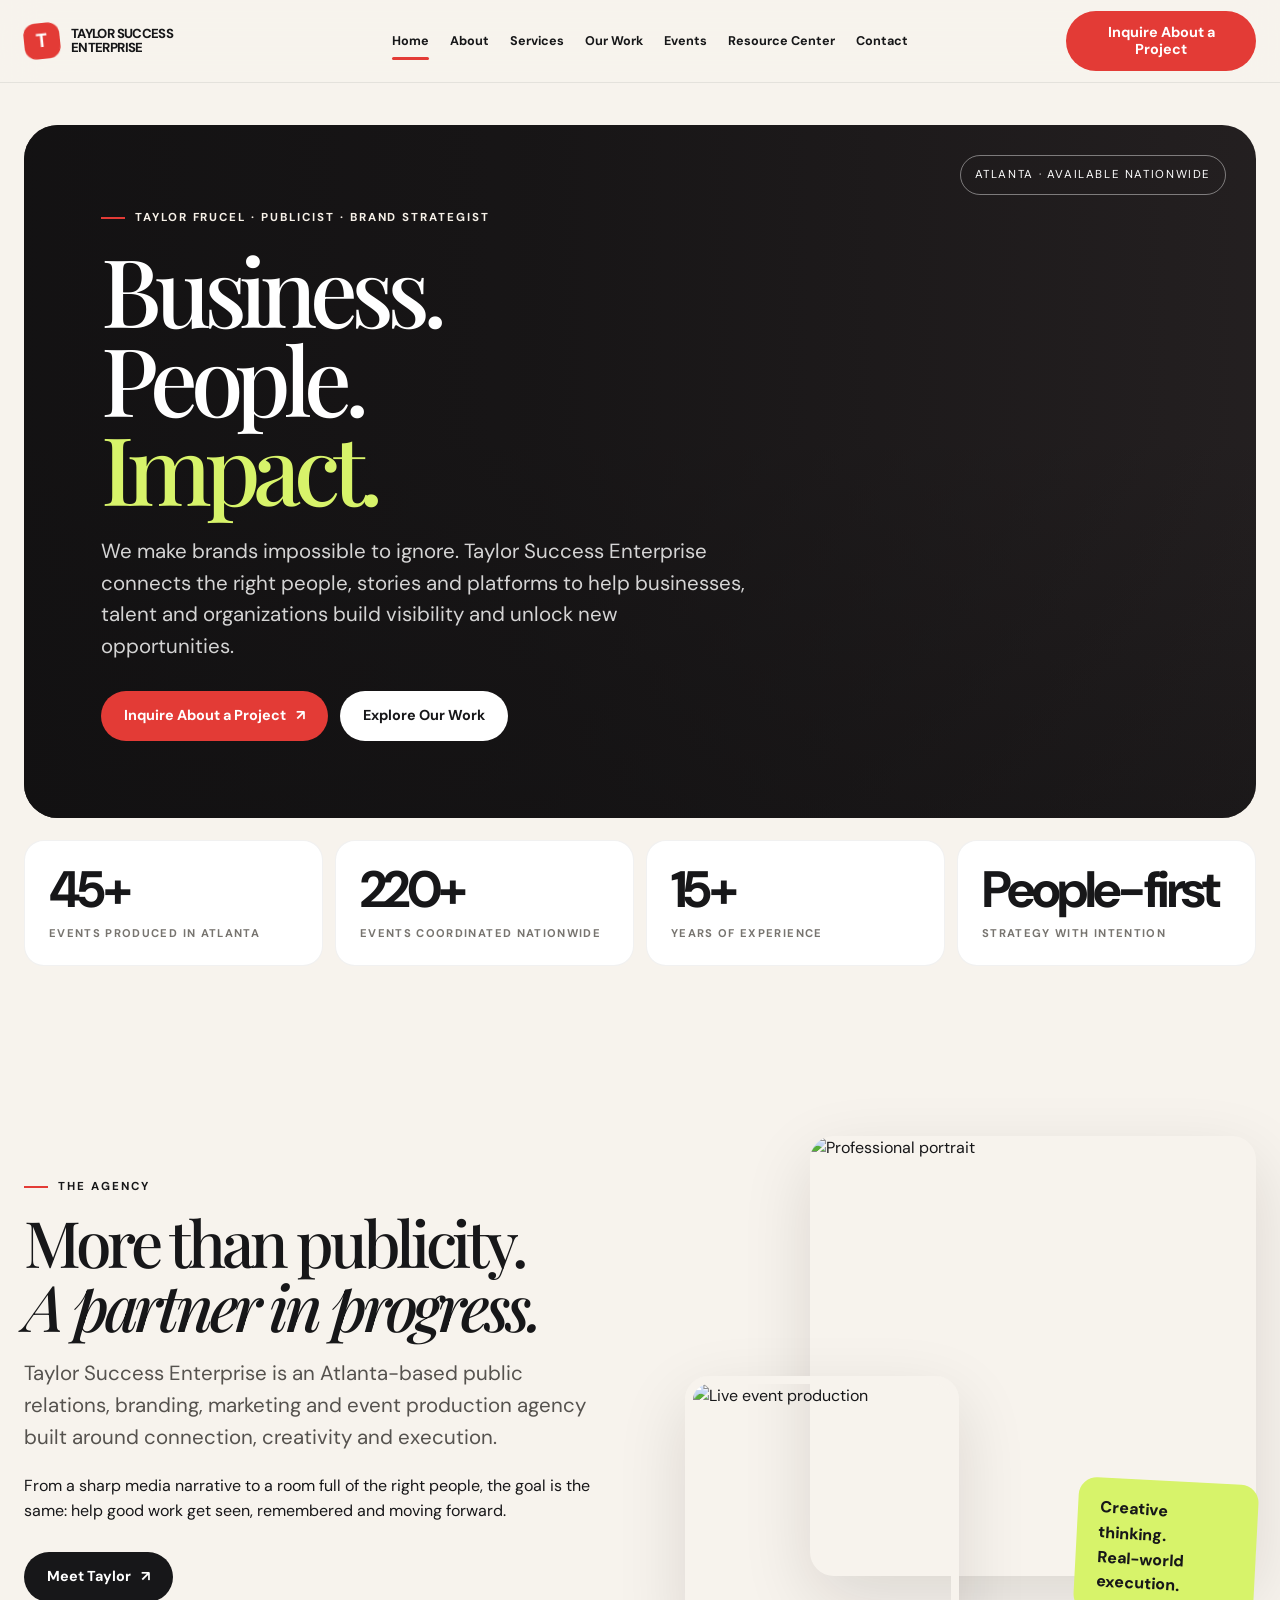
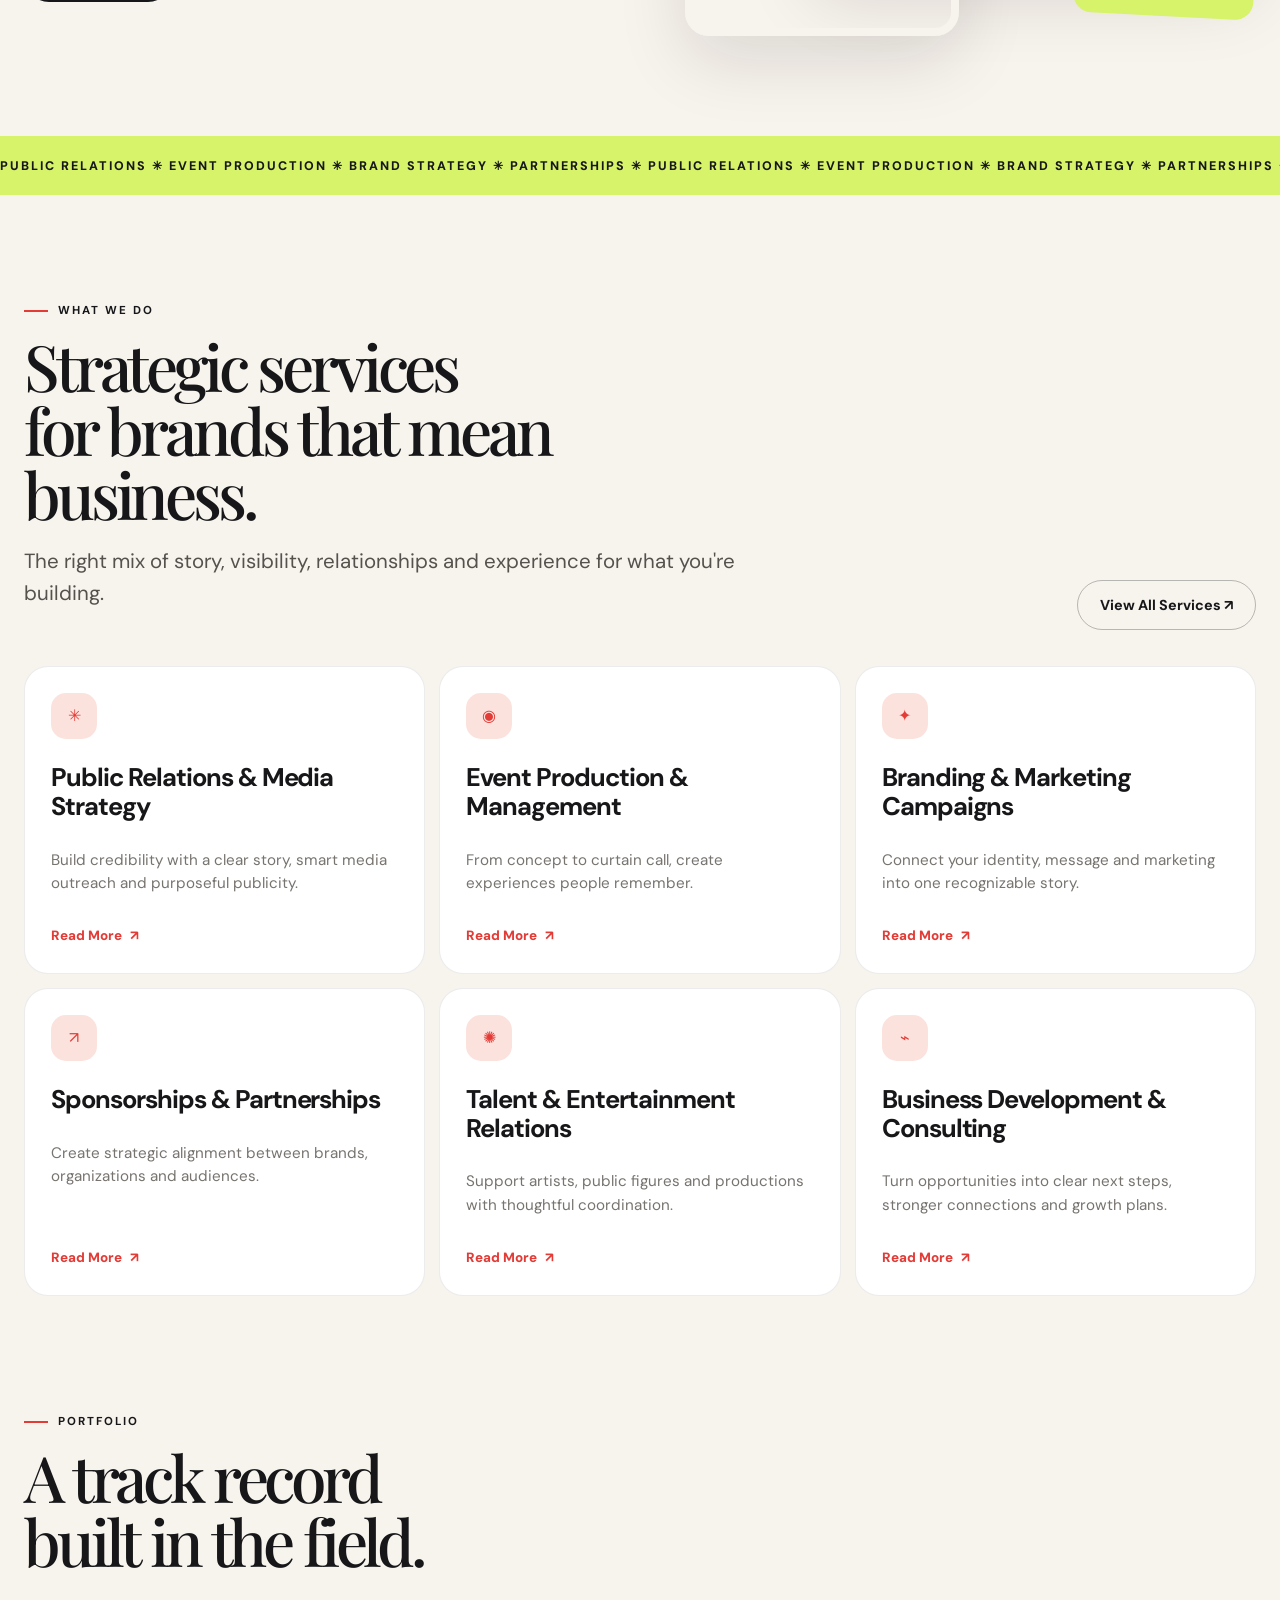
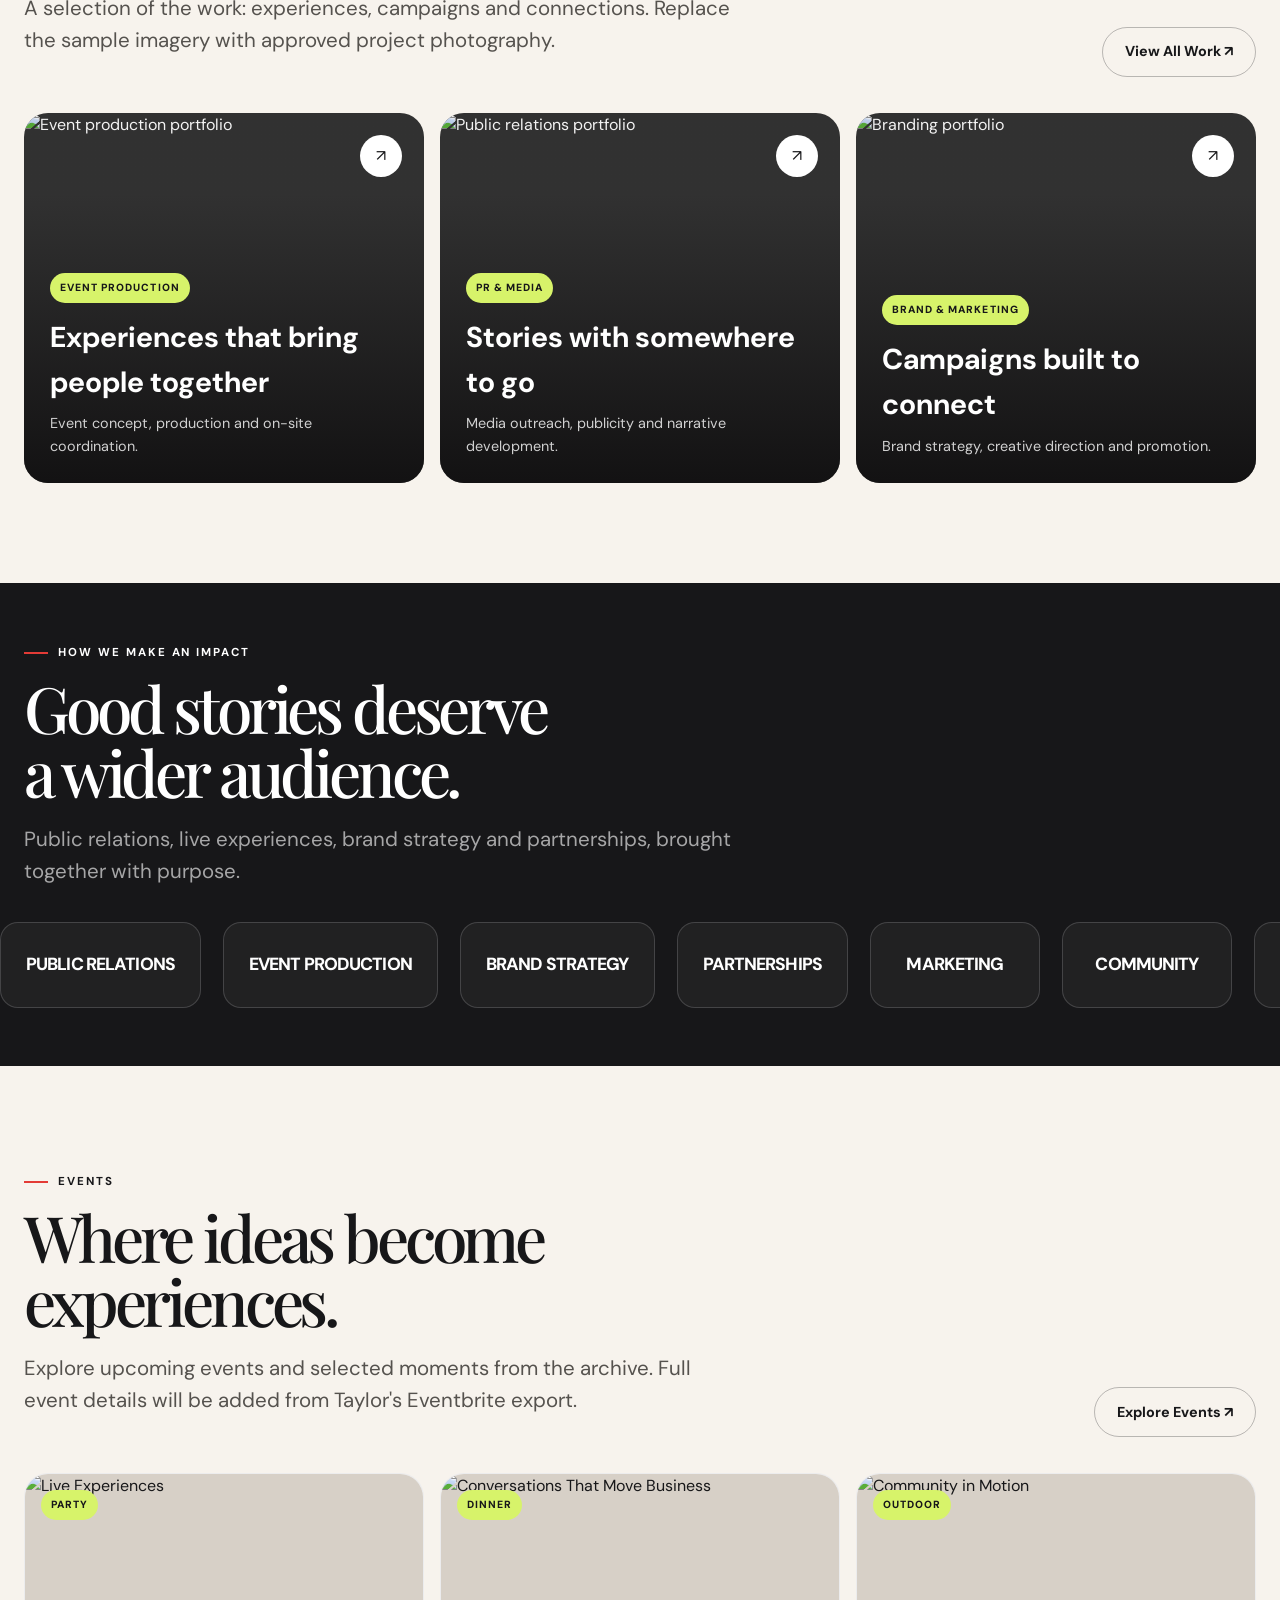
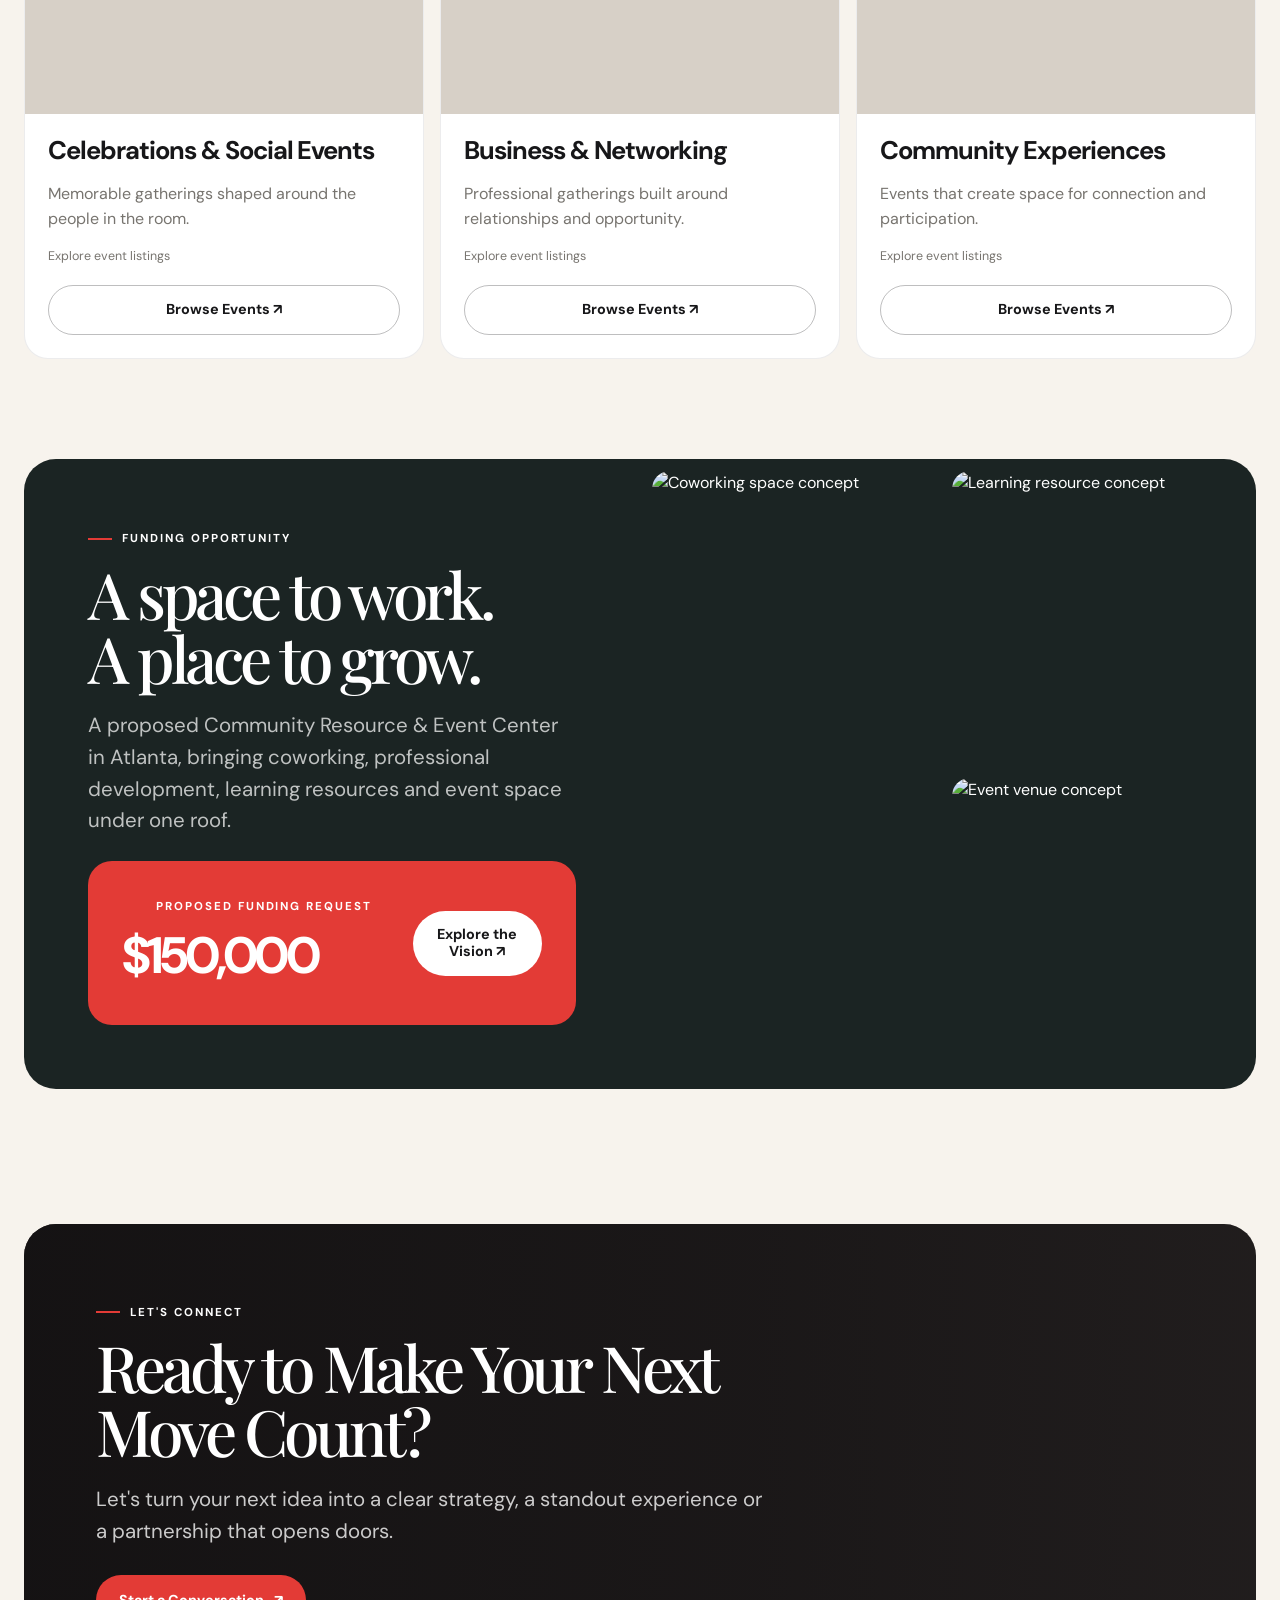
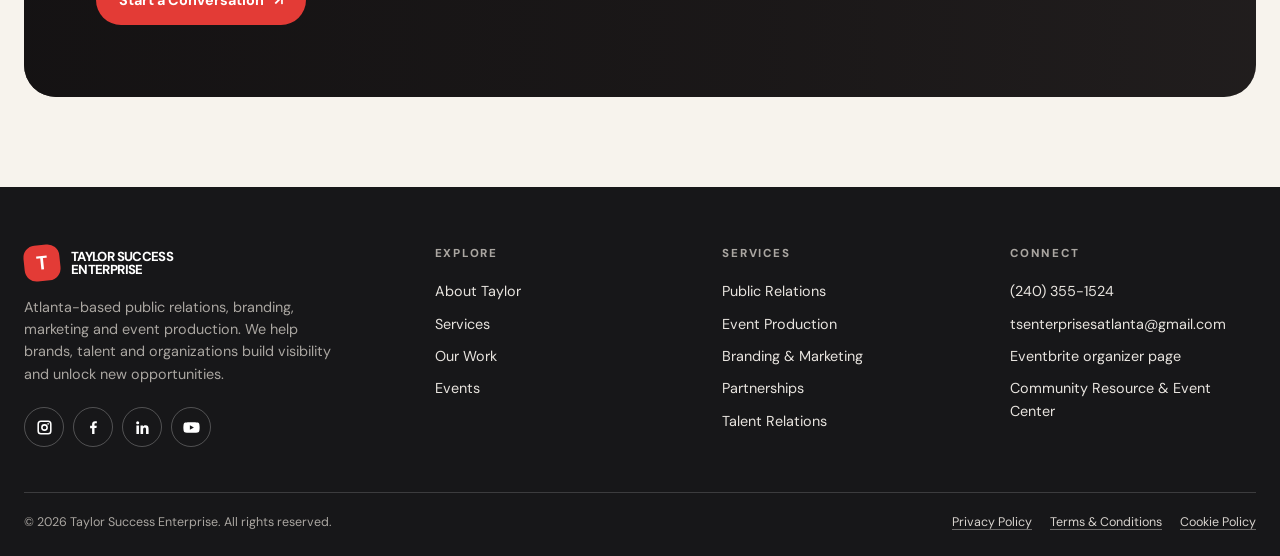
==== index.html @ e332e759 "Add files via upload" ====
<!DOCTYPE html>

<html lang="en"><head><meta charset="utf-8"/><meta content="width=device-width,initial-scale=1" name="viewport"/><meta content="Taylor Success Enterprise is an Atlanta-based PR, marketing, branding and event production agency." name="description"/><meta content="#f7f3ed" name="theme-color"/><title>Home | Taylor Success Enterprise</title><link href="assets/styles.css" rel="stylesheet"/></head>
<body><header class="site-header"><div class="container nav-wrap">
<a aria-label="Taylor Success Enterprise home" class="brand" href="index.html"><span class="brand-mark">T</span><span class="brand-name">TAYLOR SUCCESS<br/>ENTERPRISE</span></a>
<nav aria-label="Main navigation" class="main-nav">
<a data-nav="" href="index.html">Home</a><a data-nav="" href="about.html">About</a><a data-nav="" href="services.html">Services</a><a data-nav="" href="work.html">Our Work</a><a data-nav="" href="events.html">Events</a><a data-nav="" href="resource-center.html">Resource Center</a><a data-nav="" href="contact.html">Contact</a>
</nav><a class="btn btn-primary nav-cta" href="contact.html">Inquire About a Project</a>
<button aria-expanded="false" aria-label="Open navigation" class="menu-toggle" type="button"><span aria-hidden="true">☰</span></button></div>
<nav aria-label="Mobile navigation" class="mobile-nav"><a data-nav="" href="index.html">Home</a><a data-nav="" href="about.html">About</a><a data-nav="" href="services.html">Services</a><a data-nav="" href="work.html">Our Work</a><a data-nav="" href="events.html">Events</a><a data-nav="" href="resource-center.html">Resource Center</a><a data-nav="" href="contact.html">Contact</a><a class="btn btn-primary" href="contact.html">Inquire About a Project</a></nav></header><main>
<section class="hero"><div class="container"><div class="hero-panel" style="--hero-image:url('https://images.unsplash.com/photo-1511578314322-379afb476865?auto=format&amp;fit=crop&amp;w=2000&amp;q=90')"><span class="hero-tag">Atlanta · Available Nationwide</span><div class="hero-content"><span class="eyebrow">Taylor Frucel · Publicist · Brand Strategist</span><h1 class="display serif">Business.<br/>People.<br/><em>Impact.</em></h1><p class="lead">We make brands impossible to ignore. Taylor Success Enterprise connects the right people, stories and platforms to help businesses, talent and organizations build visibility and unlock new opportunities.</p><div class="btn-row"><a class="btn btn-primary" href="contact.html">Inquire About a Project <span>↗</span></a><a class="btn btn-light" href="work.html">Explore Our Work</a></div></div></div>
<div class="stats"><div class="stat"><strong data-count="45">45+</strong><span>Events produced in Atlanta</span></div><div class="stat"><strong data-count="220">220+</strong><span>Events coordinated nationwide</span></div><div class="stat"><strong>15+</strong><span>Years of experience</span></div><div class="stat"><strong>People-first</strong><span>Strategy with intention</span></div></div></div></section>
<section class="section"><div class="container split reveal"><div><span class="eyebrow">The agency</span><h2 class="h2 serif">More than publicity.<br/><em>A partner in progress.</em></h2><p class="lead">Taylor Success Enterprise is an Atlanta-based public relations, branding, marketing and event production agency built around connection, creativity and execution.</p><p>From a sharp media narrative to a room full of the right people, the goal is the same: help good work get seen, remembered and moving forward.</p><div class="btn-row"><a class="btn btn-dark" href="about.html">Meet Taylor <span>↗</span></a></div></div><div class="photo-stack"><img alt="Professional portrait" class="photo-main" data-cms-image="index_portrait_for_taylor_frucel" src="https://images.unsplash.com/photo-1534528741775-53994a69daeb?auto=format&amp;fit=crop&amp;w=1000&amp;q=88"/><img alt="Live event production" class="photo-overlap" data-cms-image="index_live_event_production" src="https://images.unsplash.com/photo-1492684223066-81342ee5ff30?auto=format&amp;fit=crop&amp;w=1000&amp;q=85"/><div class="photo-note">Creative thinking.<br/>Real-world execution.</div></div></div></section>
<div class="marquee-text"><span>PUBLIC RELATIONS ✳ EVENT PRODUCTION ✳ BRAND STRATEGY ✳ PARTNERSHIPS ✳ PUBLIC RELATIONS ✳ EVENT PRODUCTION ✳ BRAND STRATEGY ✳ PARTNERSHIPS ✳ </span></div>
<section class="section"><div class="container"><div class="section-head reveal"><div><span class="eyebrow">What we do</span><h2 class="h2 serif">Strategic services<br/>for brands that mean business.</h2><p class="lead">The right mix of story, visibility, relationships and experience for what you're building.</p></div><a class="btn btn-outline" href="services.html">View All Services ↗</a></div><div class="service-grid">
<article class="service-card reveal"><div class="service-icon">✳</div><h3 class="h3">Public Relations &amp; Media Strategy</h3><p>Build credibility with a clear story, smart media outreach and purposeful publicity.</p><a class="read-more" href="services.html?service=pr-media">Read More <span>↗</span></a></article><article class="service-card reveal"><div class="service-icon">◉</div><h3 class="h3">Event Production &amp; Management</h3><p>From concept to curtain call, create experiences people remember.</p><a class="read-more" href="services.html?service=events">Read More <span>↗</span></a></article><article class="service-card reveal"><div class="service-icon">✦</div><h3 class="h3">Branding &amp; Marketing Campaigns</h3><p>Connect your identity, message and marketing into one recognizable story.</p><a class="read-more" href="services.html?service=branding">Read More <span>↗</span></a></article><article class="service-card reveal"><div class="service-icon">↗</div><h3 class="h3">Sponsorships &amp; Partnerships</h3><p>Create strategic alignment between brands, organizations and audiences.</p><a class="read-more" href="services.html?service=partnerships">Read More <span>↗</span></a></article><article class="service-card reveal"><div class="service-icon">✺</div><h3 class="h3">Talent &amp; Entertainment Relations</h3><p>Support artists, public figures and productions with thoughtful coordination.</p><a class="read-more" href="services.html?service=talent">Read More <span>↗</span></a></article><article class="service-card reveal"><div class="service-icon">⌁</div><h3 class="h3">Business Development &amp; Consulting</h3><p>Turn opportunities into clear next steps, stronger connections and growth plans.</p><a class="read-more" href="services.html?service=business">Read More <span>↗</span></a></article></div></div></section>
<section class="section" style="padding-top:10px"><div class="container"><div class="section-head reveal"><div><span class="eyebrow">Portfolio</span><h2 class="h2 serif">A track record<br/>built in the field.</h2><p class="lead">A selection of the work: experiences, campaigns and connections. Replace the sample imagery with approved project photography.</p></div><a class="btn btn-outline" href="work.html">View All Work ↗</a></div><div class="work-grid">
<a class="work-card reveal" href="work.html?category=event-production#projects"><img alt="Event production portfolio" data-cms-image="index_live_event_production" loading="lazy" src="https://images.unsplash.com/photo-1492684223066-81342ee5ff30?auto=format&amp;fit=crop&amp;w=1000&amp;q=85"/><span class="arrow-circle">↗</span><div class="work-card-content"><span class="tag">Event Production</span><h3>Experiences that bring people together</h3><p>Event concept, production and on-site coordination.</p></div></a>
<a class="work-card reveal" href="work.html?category=pr-media#projects"><img alt="Public relations portfolio" data-cms-image="index_public_relations_portfolio" loading="lazy" src="https://images.unsplash.com/photo-1556761175-b413da4baf72?auto=format&amp;fit=crop&amp;w=1000&amp;q=85"/><span class="arrow-circle">↗</span><div class="work-card-content"><span class="tag">PR &amp; Media</span><h3>Stories with somewhere to go</h3><p>Media outreach, publicity and narrative development.</p></div></a>
<a class="work-card reveal" href="work.html?category=branding#projects"><img alt="Branding portfolio" data-cms-image="index_branding_portfolio" loading="lazy" src="https://images.unsplash.com/photo-1558655146-d09347e92766?auto=format&amp;fit=crop&amp;w=1000&amp;q=85"/><span class="arrow-circle">↗</span><div class="work-card-content"><span class="tag">Brand &amp; Marketing</span><h3>Campaigns built to connect</h3><p>Brand strategy, creative direction and promotion.</p></div></a>
</div></div></section>
<section class="brand-band"><div class="container"><span class="eyebrow">How we make an impact</span><h2 class="h2 serif">Good stories deserve<br/>a wider audience.</h2><p class="lead">Public relations, live experiences, brand strategy and partnerships, brought together with purpose.</p></div><div aria-label="Agency services" class="brand-marquee"><div class="brand-track"><div class="brand-pill"><span>PUBLIC RELATIONS</span></div><div class="brand-pill"><span>EVENT PRODUCTION</span></div><div class="brand-pill"><span>BRAND STRATEGY</span></div><div class="brand-pill"><span>PARTNERSHIPS</span></div><div class="brand-pill"><span>MARKETING</span></div><div class="brand-pill"><span>COMMUNITY</span></div><div class="brand-pill"><span>PUBLIC RELATIONS</span></div><div class="brand-pill"><span>EVENT PRODUCTION</span></div><div class="brand-pill"><span>BRAND STRATEGY</span></div><div class="brand-pill"><span>PARTNERSHIPS</span></div><div class="brand-pill"><span>MARKETING</span></div><div class="brand-pill"><span>COMMUNITY</span></div></div></div></section>
<section class="section"><div class="container"><div class="section-head reveal"><div><span class="eyebrow">Events</span><h2 class="h2 serif">Where ideas become<br/>experiences.</h2><p class="lead">Explore upcoming events and selected moments from the archive. Full event details will be added from Taylor's Eventbrite export.</p></div><a class="btn btn-outline" href="events.html">Explore Events ↗</a></div><div class="event-grid">
<article class="event-card reveal"><div class="event-image"><img alt="Live Experiences" data-cms-image="index_live_event_production" loading="lazy" src="https://images.unsplash.com/photo-1492684223066-81342ee5ff30?auto=format&amp;fit=crop&amp;w=1000&amp;q=85"/><span class="tag">Party</span></div><div class="event-content"><h3 class="h3">Celebrations &amp; Social Events</h3><p class="muted">Memorable gatherings shaped around the people in the room.</p><div class="event-meta">Explore event listings</div><a class="btn btn-outline" href="events.html">Browse Events ↗</a></div></article><article class="event-card reveal"><div class="event-image"><img alt="Conversations That Move Business" data-cms-image="index_public_relations_portfolio" loading="lazy" src="https://images.unsplash.com/photo-1556761175-b413da4baf72?auto=format&amp;fit=crop&amp;w=1000&amp;q=85"/><span class="tag">Dinner</span></div><div class="event-content"><h3 class="h3">Business &amp; Networking</h3><p class="muted">Professional gatherings built around relationships and opportunity.</p><div class="event-meta">Explore event listings</div><a class="btn btn-outline" href="events.html">Browse Events ↗</a></div></article><article class="event-card reveal"><div class="event-image"><img alt="Community in Motion" data-cms-image="index_community_in_motion" loading="lazy" src="https://images.unsplash.com/photo-1506157786151-b8491531f063?auto=format&amp;fit=crop&amp;w=1000&amp;q=85"/><span class="tag">Outdoor</span></div><div class="event-content"><h3 class="h3">Community Experiences</h3><p class="muted">Events that create space for connection and participation.</p><div class="event-meta">Explore event listings</div><a class="btn btn-outline" href="events.html">Browse Events ↗</a></div></article></div></div></section>
<section class="section" style="padding-top:0"><div class="container"><div class="resource-panel reveal"><div class="resource-copy"><span class="eyebrow">Funding opportunity</span><h2 class="h2 serif">A space to work.<br/>A place to grow.</h2><p class="lead">A proposed Community Resource &amp; Event Center in Atlanta, bringing coworking, professional development, learning resources and event space under one roof.</p><div class="funding-banner"><div><span class="eyebrow">Proposed funding request</span><strong>$150,000</strong></div><a class="btn btn-light" href="resource-center.html">Explore the Vision ↗</a></div></div><div class="resource-photos"><img alt="Coworking space concept" data-cms-image="index_coworking_space_concept" src="https://images.unsplash.com/photo-1497366811353-6870744d04b2?auto=format&amp;fit=crop&amp;w=1000&amp;q=85"/><img alt="Learning resource concept" data-cms-image="index_learning_resource_concept" src="https://images.unsplash.com/photo-1503676260728-1c00da094a0b?auto=format&amp;fit=crop&amp;w=1000&amp;q=85"/><img alt="Event venue concept" data-cms-image="index_event_venue_concept" src="https://images.unsplash.com/photo-1540575467063-178a50c2df87?auto=format&amp;fit=crop&amp;w=1000&amp;q=85"/></div></div></div></section>
<section class="cta-section"><div class="container"><div class="cta-panel" data-cms-bg-image="index_index_cta_image" style="--cta-image:url('https://images.unsplash.com/photo-1511795409834-ef04bbd61622?auto=format&amp;fit=crop&amp;w=1000&amp;q=85')"><div class="cta-content"><span class="eyebrow">Let's connect</span><h2 class="h2 serif">Ready to Make Your Next Move Count?</h2><p class="lead">Let's turn your next idea into a clear strategy, a standout experience or a partnership that opens doors.</p><div class="btn-row"><a class="btn btn-primary" href="contact.html">Start a Conversation <span aria-hidden="true">↗</span></a></div></div></div></div></section></main><footer class="site-footer"><div class="container"><div class="footer-grid">
<div><a class="brand footer-brand" href="index.html"><span class="brand-mark">T</span><span class="brand-name">TAYLOR SUCCESS<br>ENTERPRISE</br></span></a><p class="footer-copy">Atlanta-based public relations, branding, marketing and event production. We help brands, talent and organizations build visibility and unlock new opportunities.</p><div class="socials">
<a aria-label="Instagram" href="https://www.instagram.com/iamtaylorfrucel/" rel="noopener" target="_blank"><svg aria-hidden="true" viewbox="0 0 24 24"><path d="M7 2h10a5 5 0 0 1 5 5v10a5 5 0 0 1-5 5H7a5 5 0 0 1-5-5V7a5 5 0 0 1 5-5zm0 2.2A2.8 2.8 0 0 0 4.2 7v10A2.8 2.8 0 0 0 7 19.8h10a2.8 2.8 0 0 0 2.8-2.8V7A2.8 2.8 0 0 0 17 4.2H7zm5 3a4.8 4.8 0 1 1 0 9.6 4.8 4.8 0 0 1 0-9.6zm0 2.2a2.6 2.6 0 1 0 0 5.2 2.6 2.6 0 0 0 0-5.2zm5.1-3.6a1.1 1.1 0 1 1 0 2.2 1.1 1.1 0 0 1 0-2.2z"></path></svg></a>
<a aria-label="Facebook" href="https://www.facebook.com/" rel="noopener" target="_blank"><svg aria-hidden="true" viewbox="0 0 24 24"><path d="M13.4 21v-8.2h2.8l.4-3.2h-3.2V7.5c0-.9.3-1.6 1.6-1.6h1.7V3.1c-.3 0-1.3-.1-2.5-.1-2.5 0-4.2 1.5-4.2 4.3v2.4H7.2v3.2H10V21h3.4z"></path></svg></a>
<a aria-label="LinkedIn" href="https://www.linkedin.com/" rel="noopener" target="_blank"><svg aria-hidden="true" viewbox="0 0 24 24"><path d="M5.2 3a2.2 2.2 0 1 1 0 4.4 2.2 2.2 0 0 1 0-4.4zM3.4 9h3.6v12H3.4V9zm5.8 0h3.4v1.6h.1c.5-.9 1.7-1.9 3.5-1.9 3.7 0 4.4 2.4 4.4 5.5V21H17v-6c0-1.4 0-3.1-1.9-3.1s-2.2 1.5-2.2 3V21H9.2V9z"></path></svg></a>
<a aria-label="YouTube" href="https://www.youtube.com/" rel="noopener" target="_blank"><svg aria-hidden="true" viewbox="0 0 24 24"><path d="M23 7.1a3 3 0 0 0-2.1-2.1C19 4.5 12 4.5 12 4.5s-7 0-8.9.5A3 3 0 0 0 1 7.1 31 31 0 0 0 .5 12 31 31 0 0 0 1 16.9a3 3 0 0 0 2.1 2.1c1.9.5 8.9.5 8.9.5s7 0 8.9-.5a3 3 0 0 0 2.1-2.1 31 31 0 0 0 .5-4.9 31 31 0 0 0-.5-4.9zM9.7 15.2V8.8l5.7 3.2-5.7 3.2z"></path></svg></a>
</div></div>
<div><div class="footer-title">Explore</div><div class="footer-links"><a href="about.html">About Taylor</a><a href="services.html">Services</a><a href="work.html">Our Work</a><a href="events.html">Events</a></div></div>
<div><div class="footer-title">Services</div><div class="footer-links"><a href="services.html?service=pr-media">Public Relations</a><a href="services.html?service=events">Event Production</a><a href="services.html?service=branding">Branding &amp; Marketing</a><a href="services.html?service=partnerships">Partnerships</a><a href="services.html?service=talent">Talent Relations</a></div></div>
<div><div class="footer-title">Connect</div><div class="footer-links"><a href="tel:+12403551524">(240) 355-1524</a><a href="mailto:tsenterprisesatlanta@gmail.com">tsenterprisesatlanta@gmail.com</a><a href="https://www.eventbrite.com/o/taylors-enterprise-28628068455" rel="noopener" target="_blank">Eventbrite organizer page</a><a href="resource-center.html">Community Resource &amp; Event Center</a></div></div>
</div><div class="footer-bottom"><span>© 2026 Taylor Success Enterprise. All rights reserved.</span><span><nav aria-label="Legal" class="legal-links"><a href="privacy.html">Privacy Policy</a><a href="terms.html">Terms &amp; Conditions</a><a href="cookies.html">Cookie Policy</a></nav></span></div></div></footer><div aria-hidden="true" class="modal-backdrop" id="service-modal"><section aria-labelledby="service-modal-title" aria-modal="true" class="service-modal" role="dialog"><button aria-label="Close service details" class="modal-close" type="button">×</button><div class="modal-inner"><div class="modal-top"><div class="service-icon">✦</div><div><span class="eyebrow">Service detail</span><h2 class="h2 modal-title" id="service-modal-title">Service title</h2></div></div><p class="lead modal-intro"></p><p class="modal-copy"></p><div class="modal-gallery"></div></div></section></div><script defer="" src="assets/site.js"></script></body></html>
---- assets/styles.css ----
@import url('https://fonts.googleapis.com/css2?family=DM+Sans:wght@400;500;600;700&family=Playfair+Display:wght@500;600;700&display=swap');
:root{--ink:#171719;--paper:#f7f3ed;--white:#fff;--red:#e33b36;--red-dark:#b92325;--gold:#c6a46a;--lime:#d7f36a;--muted:#77746f;--line:rgba(23,23,25,.13);--radius:24px;--shadow:0 24px 70px rgba(21,19,18,.12);--max:1240px}
*{box-sizing:border-box}html{scroll-behavior:smooth;scroll-padding-top:100px}body{margin:0;background:var(--paper);color:var(--ink);font-family:"DM Sans",sans-serif;line-height:1.55;-webkit-font-smoothing:antialiased}body.modal-open{overflow:hidden}a{color:inherit;text-decoration:none}a:hover,a:focus{text-decoration:none}button,input,select,textarea{font:inherit}button{cursor:pointer}img{display:block;max-width:100%}::selection{background:var(--lime);color:var(--ink)}.container{width:min(calc(100% - 48px),var(--max));margin-inline:auto}.eyebrow{display:inline-flex;align-items:center;gap:10px;font-size:.72rem;letter-spacing:.17em;text-transform:uppercase;font-weight:700}.eyebrow:before{content:"";width:24px;height:2px;background:var(--red)}.serif{font-family:"Playfair Display",Georgia,serif;font-weight:500;letter-spacing:-.045em}.display{font-size:clamp(3.1rem,7.4vw,7.1rem);line-height:.94;letter-spacing:-.075em;margin:18px 0 24px}.h2{font-size:clamp(2.35rem,5vw,4.7rem);line-height:1;letter-spacing:-.065em;margin:14px 0 20px}.h3{font-size:clamp(1.35rem,2vw,2rem);line-height:1.12;letter-spacing:-.04em;margin:0 0 12px}.lead{font-size:clamp(1.05rem,1.6vw,1.28rem);color:#55524e;max-width:720px}.muted{color:var(--muted)}.section{padding:100px 0}.section-tight{padding:66px 0}.section-head{display:flex;justify-content:space-between;align-items:end;gap:30px;margin-bottom:36px}.section-head>div{max-width:760px}.btn{display:inline-flex;align-items:center;justify-content:center;gap:10px;min-height:50px;padding:14px 22px;border:1px solid transparent;border-radius:999px;font-weight:700;font-size:.9rem;line-height:1.2;text-align:center;white-space:normal;transition:transform .25s ease,background .25s ease,color .25s ease,border-color .25s ease;position:relative;text-decoration:none!important}.btn:hover,.btn:focus-visible{transform:translateY(-3px);text-decoration:none!important}.btn-primary{background:var(--red);color:#fff}.btn-primary:hover{background:var(--red-dark);color:#fff}.btn-dark{background:var(--ink);color:#fff}.btn-dark:hover{background:#333;color:#fff}.btn-light{background:var(--white);color:var(--ink)}.btn-outline{border-color:rgba(23,23,25,.28);color:var(--ink);background:transparent}.btn-outline:hover{background:var(--ink);color:#fff}.btn-lime{background:var(--lime);color:var(--ink)}.btn-row{display:flex;gap:12px;flex-wrap:wrap;margin-top:28px}.icon{width:19px;height:19px;display:inline-block;flex:0 0 auto}.site-header{position:sticky;top:0;z-index:100;background:rgba(247,243,237,.92);backdrop-filter:blur(18px);border-bottom:1px solid rgba(23,23,25,.08)}.nav-wrap{height:82px;display:flex;align-items:center;gap:28px}.brand{display:flex;align-items:center;gap:11px;min-width:210px;font-weight:800;letter-spacing:-.04em;line-height:1.05}.brand-mark{width:36px;height:36px;border-radius:12px;background:var(--red);display:grid;place-items:center;color:#fff;font-weight:800;font-size:1.2rem;transform:rotate(-6deg)}.brand-name{max-width:150px;font-size:.82rem}.main-nav{display:flex;align-items:center;justify-content:center;gap:clamp(12px,1.65vw,24px);flex:1;min-width:0}.main-nav a{font-size:.79rem;font-weight:700;white-space:nowrap;position:relative;padding:11px 0}.main-nav a:after{content:"";height:3px;position:absolute;bottom:2px;left:0;width:100%;background:var(--red);border-radius:3px;transform:scaleX(0);transform-origin:left;transition:transform .25s}.main-nav a:hover:after,.main-nav a[aria-current="page"]:after{transform:scaleX(1)}.nav-cta{flex:0 0 auto;min-width:174px;max-width:190px;min-height:46px;padding:12px 18px;line-height:1.15}.menu-toggle{display:none;border:1px solid var(--line);background:var(--white);width:46px;height:46px;border-radius:50%;align-items:center;justify-content:center}.mobile-nav{display:none;padding:0 24px 24px}.mobile-nav a{display:block;padding:13px 0;border-bottom:1px solid var(--line);font-weight:700}.mobile-nav.open{display:block}.hero{position:relative;overflow:hidden;padding:42px 0 70px}.hero-panel{position:relative;isolation:isolate;min-height:630px;border-radius:34px;overflow:hidden;background:#282324;color:#fff;display:flex;align-items:end}.hero-panel:before{content:"";position:absolute;inset:0;z-index:-2;background-image:var(--hero-image);background-size:cover;background-position:center 38%;transform:scale(1.02);animation:heroDrift 18s ease-in-out infinite alternate}.hero-panel:after{content:"";position:absolute;inset:0;z-index:-1;background:linear-gradient(90deg,rgba(17,16,17,.9) 0%,rgba(17,16,17,.72) 42%,rgba(17,16,17,.2) 100%),linear-gradient(0deg,rgba(17,16,17,.45),transparent 55%)}.hero-content{padding:clamp(30px,6vw,78px);max-width:900px}.hero .eyebrow{color:#f7f1e8}.hero h1{max-width:840px}.hero h1 em{font-style:normal;color:var(--lime)}.hero .lead{color:rgba(255,255,255,.82);max-width:650px}.hero-tag{position:absolute;right:30px;top:30px;border:1px solid rgba(255,255,255,.42);border-radius:999px;padding:10px 14px;font-size:.72rem;letter-spacing:.14em;text-transform:uppercase}.hero-bottom{display:flex;justify-content:space-between;align-items:center;gap:20px;margin-top:20px;padding:0 8px}.hero-bottom small{max-width:400px;color:var(--muted)}.stats{display:grid;grid-template-columns:repeat(4,1fr);gap:12px;margin-top:22px}.stat{background:var(--white);border-radius:20px;padding:23px 24px;border:1px solid rgba(23,23,25,.06)}.stat strong{display:block;font-size:clamp(2rem,4vw,3.3rem);letter-spacing:-.07em;line-height:1}.stat span{display:block;margin-top:10px;font-size:.7rem;letter-spacing:.12em;text-transform:uppercase;font-weight:700;color:var(--muted)}.split{display:grid;grid-template-columns:1fr 1fr;gap:clamp(34px,7vw,100px);align-items:center}.photo-stack{position:relative;min-height:500px}.photo-stack img{position:absolute;object-fit:cover;border-radius:var(--radius);box-shadow:var(--shadow)}.photo-main{width:78%;height:440px;right:0;top:0}.photo-overlap{width:48%;height:260px;left:0;bottom:0;border:8px solid var(--paper)}.photo-note{position:absolute;right:0;bottom:20px;background:var(--lime);border-radius:18px;padding:18px 22px;font-weight:800;max-width:180px;transform:rotate(3deg)}.service-grid{display:grid;grid-template-columns:repeat(3,1fr);gap:14px}.service-card{background:var(--white);border:1px solid rgba(23,23,25,.08);border-radius:24px;padding:26px;min-height:260px;display:flex;flex-direction:column;transition:transform .3s,border-color .3s,box-shadow .3s}.service-card:hover{transform:translateY(-6px);border-color:rgba(227,59,54,.45);box-shadow:0 18px 42px rgba(30,20,20,.08)}.service-icon{width:46px;height:46px;border-radius:15px;background:#fbe2dd;color:var(--red);display:grid;place-items:center;margin-bottom:25px}.service-card p{color:var(--muted);font-size:.95rem}.service-card .read-more{margin-top:auto;display:inline-flex;align-items:center;gap:8px;color:var(--red);font-weight:800;font-size:.84rem;padding-top:15px}.work-grid{display:grid;grid-template-columns:repeat(3,1fr);gap:16px}.work-card{position:relative;overflow:hidden;border-radius:24px;min-height:370px;background:#333;color:#fff;isolation:isolate}.work-card img{position:absolute;inset:0;width:100%;height:100%;object-fit:cover;z-index:-2;transition:transform .6s}.work-card:after{content:"";position:absolute;inset:0;z-index:-1;background:linear-gradient(0deg,rgba(13,12,13,.85),rgba(13,12,13,.05) 78%)}.work-card:hover img{transform:scale(1.06)}.work-card-content{position:absolute;bottom:0;left:0;right:0;padding:26px}.work-card .tag,.event-card .tag{display:inline-flex;border-radius:999px;padding:7px 10px;background:var(--lime);color:var(--ink);font-size:.65rem;font-weight:800;text-transform:uppercase;letter-spacing:.1em}.work-card h3{font-size:1.8rem;margin:12px 0 8px}.work-card p{margin:0;color:rgba(255,255,255,.8);font-size:.9rem}.arrow-circle{width:42px;height:42px;border-radius:50%;display:grid;place-items:center;background:var(--white);color:var(--ink);position:absolute;right:22px;top:22px;transition:transform .25s}.work-card:hover .arrow-circle{transform:rotate(45deg)}.brand-band{background:var(--ink);color:#fff;overflow:hidden;padding:54px 0 58px}.brand-band .lead{color:rgba(255,255,255,.62)}.brand-marquee{overflow:hidden;position:relative;margin-top:34px}.brand-track{display:flex;align-items:center;gap:22px;width:max-content;animation:marquee 32s linear infinite}.brand-marquee:hover .brand-track{animation-play-state:paused}.brand-pill{height:86px;min-width:170px;padding:18px 25px;border:1px solid rgba(255,255,255,.16);border-radius:18px;display:flex;align-items:center;justify-content:center;gap:12px;background:rgba(255,255,255,.045)}.brand-pill img{max-width:100px;max-height:30px;filter:grayscale(1) brightness(0) invert(1);opacity:.9}.brand-pill span{font-size:1.1rem;font-weight:800;letter-spacing:-.05em;white-space:nowrap}.brand-pill small{display:block;font-size:.55rem;letter-spacing:.14em;text-transform:uppercase;color:#bdb9b2}.event-grid{display:grid;grid-template-columns:repeat(3,1fr);gap:16px}.event-card{background:var(--white);border-radius:24px;overflow:hidden;border:1px solid rgba(23,23,25,.08);transition:transform .3s}.event-card:hover{transform:translateY(-5px)}.event-image{height:240px;position:relative;background:#d7d0c7;overflow:hidden}.event-image img{width:100%;height:100%;object-fit:cover;transition:transform .5s}.event-card:hover .event-image img{transform:scale(1.05)}.event-image .tag{position:absolute;left:16px;top:16px}.event-content{padding:23px}.event-meta{display:flex;gap:8px;flex-wrap:wrap;color:var(--muted);font-size:.78rem;margin:12px 0 18px}.event-content .btn{width:100%}.filters{display:flex;gap:8px;flex-wrap:wrap;margin:24px 0 32px}.filter-btn{border:1px solid var(--line);border-radius:999px;padding:10px 15px;background:transparent;font-size:.82rem;font-weight:700}.filter-btn.active,.filter-btn:hover{background:var(--ink);color:#fff;border-color:var(--ink)}.resource-panel{background:#1b2423;color:#fff;border-radius:32px;overflow:hidden;display:grid;grid-template-columns:1fr 1fr}.resource-copy{padding:clamp(30px,5vw,65px)}.resource-copy .lead{color:rgba(255,255,255,.72)}.resource-photos{display:grid;grid-template-columns:1fr 1fr;grid-template-rows:1fr 1fr;gap:8px;padding:12px;min-height:480px}.resource-photos img{width:100%;height:100%;object-fit:cover;border-radius:18px;min-height:0}.resource-photos img:first-child{grid-row:span 2}.pillars{display:grid;grid-template-columns:repeat(3,1fr);gap:12px;margin-top:24px}.pillar{background:rgba(255,255,255,.08);border:1px solid rgba(255,255,255,.12);padding:18px;border-radius:18px}.pillar strong{display:block;margin-bottom:7px}.pillar span{font-size:.85rem;color:rgba(255,255,255,.65)}.funding-banner{display:flex;align-items:center;justify-content:space-between;gap:25px;background:var(--red);color:#fff;padding:30px 34px;border-radius:24px;margin-top:24px}.funding-banner strong{font-size:clamp(2.2rem,4vw,3.7rem);letter-spacing:-.07em}.cta-section{padding:35px 0 90px}.cta-panel{position:relative;isolation:isolate;overflow:hidden;border-radius:32px;min-height:360px;color:#fff;display:flex;align-items:center;background:#252121}.cta-panel:before{content:"";position:absolute;inset:0;z-index:-2;background-image:var(--cta-image);background-size:cover;background-position:center;transition:transform 1s}.cta-panel:hover:before{transform:scale(1.025)}.cta-panel:after{content:"";position:absolute;inset:0;z-index:-1;background:linear-gradient(90deg,rgba(18,16,17,.86),rgba(18,16,17,.55) 60%,rgba(18,16,17,.24))}.cta-content{padding:clamp(30px,6vw,72px);max-width:820px}.cta-content .lead{color:rgba(255,255,255,.78)}.site-footer{background:#171719;color:#fff;padding:58px 0 24px}.footer-grid{display:grid;grid-template-columns:1.5fr 1fr 1fr 1fr;gap:42px;padding-bottom:45px}.footer-brand{color:#fff}.footer-copy{max-width:320px;color:#aaa6a1;font-size:.9rem}.footer-title{font-size:.72rem;letter-spacing:.15em;text-transform:uppercase;color:#aaa6a1;font-weight:800;margin-bottom:17px}.footer-links{display:grid;gap:10px;color:#e8e4df;font-size:.9rem}.footer-links a:hover{color:var(--lime)}.socials{display:flex;gap:9px;margin-top:22px}.socials a{width:40px;height:40px;border:1px solid rgba(255,255,255,.25);border-radius:50%;display:grid;place-items:center;transition:background .2s}.socials a:hover{background:var(--red)}.socials svg{width:17px;height:17px;fill:currentColor}.footer-bottom{border-top:1px solid rgba(255,255,255,.16);padding-top:20px;display:flex;justify-content:space-between;gap:20px;flex-wrap:wrap;color:#aaa6a1;font-size:.78rem}.page-hero{padding:74px 0 52px}.page-hero .display{max-width:980px}.page-hero .lead{max-width:760px}.page-hero-image{height:clamp(280px,43vw,540px);border-radius:30px;overflow:hidden;margin-top:36px;position:relative}.page-hero-image img{width:100%;height:100%;object-fit:cover}.page-hero-image:after{content:"";position:absolute;inset:0;background:linear-gradient(0deg,rgba(0,0,0,.35),transparent 65%)}.about-stat-row{display:grid;grid-template-columns:repeat(3,1fr);gap:12px}.about-stat-row .stat{background:transparent;border:1px solid var(--line)}.service-category{margin:44px 0}.service-category h2{padding-bottom:17px;border-bottom:1px solid var(--line)}.service-detail-grid{display:grid;grid-template-columns:repeat(2,1fr);gap:12px}.service-detail{display:flex;gap:18px;background:#fff;border:1px solid var(--line);border-radius:20px;padding:22px}.service-detail .service-icon{flex:0 0 46px;margin:0}.service-detail p{color:var(--muted);margin:7px 0 0;font-size:.9rem}.modal-backdrop{position:fixed;inset:0;z-index:300;background:rgba(14,13,14,.68);backdrop-filter:blur(10px);display:none;align-items:center;justify-content:center;padding:20px}.modal-backdrop.open{display:flex;animation:fadeIn .2s ease}.service-modal{position:relative;width:min(980px,100%);max-height:min(88vh,900px);overflow:auto;background:var(--paper);border-radius:30px;box-shadow:0 30px 120px rgba(0,0,0,.35);transform:scale(.96);animation:modalIn .28s cubic-bezier(.2,.8,.2,1) forwards}.modal-close{position:sticky;top:16px;float:right;margin:16px 16px 0 0;z-index:2;width:42px;height:42px;border:0;border-radius:50%;background:var(--white);font-size:1.5rem;box-shadow:0 5px 20px rgba(0,0,0,.1)}.modal-inner{padding:32px clamp(24px,5vw,54px) 44px}.modal-top{display:flex;gap:18px;align-items:center;padding-right:35px}.modal-top .service-icon{flex:0 0 52px;width:52px;height:52px}.modal-copy{font-size:1.05rem;max-width:780px;color:#57534e}.modal-gallery{display:grid;grid-template-columns:repeat(3,1fr);gap:10px;margin-top:26px}.modal-gallery img{height:190px;width:100%;object-fit:cover;border-radius:17px}.modal-gallery .gallery-controls{grid-column:1/-1;display:flex;justify-content:space-between;align-items:center}.gallery-controls button{border:1px solid var(--line);border-radius:999px;background:#fff;padding:9px 14px}.modal-open .service-modal{animation:modalIn .25s ease forwards}.contact-layout{display:grid;grid-template-columns:.8fr 1.2fr;gap:50px;align-items:start}.contact-card{background:#fff;border-radius:24px;padding:28px;border:1px solid var(--line);margin-bottom:12px}.contact-card strong{display:block;margin-bottom:7px}.contact-form{background:#fff;border-radius:28px;padding:clamp(24px,4vw,42px);border:1px solid var(--line)}.form-grid{display:grid;grid-template-columns:1fr 1fr;gap:17px}.field{display:flex;flex-direction:column;gap:8px}.field.full{grid-column:1/-1}.field label{font-size:.77rem;font-weight:800;letter-spacing:.04em}.field input,.field select,.field textarea{width:100%;border:1px solid #ddd7cf;border-radius:12px;padding:13px 14px;background:#fcfaf7;color:var(--ink);outline:none}.field input:focus,.field select:focus,.field textarea:focus{border-color:var(--red);box-shadow:0 0 0 3px rgba(227,59,54,.12)}.field textarea{min-height:130px;resize:vertical}.form-note{font-size:.76rem;color:var(--muted);margin:15px 0}.form-status{font-size:.9rem;margin-top:12px}.check-row{display:flex;gap:10px;align-items:flex-start;font-size:.8rem;color:var(--muted)}.check-row input{margin-top:4px}.revenue-grid{display:grid;grid-template-columns:repeat(3,1fr);gap:12px}.revenue-card{background:#fff;border-radius:22px;padding:25px;border:1px solid var(--line)}.revenue-card strong{font-size:2.4rem;letter-spacing:-.07em;display:block}.revenue-card small{color:var(--muted)}.quote{font-family:"Playfair Display",Georgia,serif;font-size:clamp(1.6rem,3vw,2.7rem);line-height:1.2;letter-spacing:-.04em}.marquee-text{background:var(--lime);overflow:hidden;padding:17px 0;white-space:nowrap}.marquee-text span{display:inline-block;font-size:.78rem;font-weight:800;text-transform:uppercase;letter-spacing:.16em;animation:marquee 24s linear infinite}.reveal{opacity:0;transform:translateY(22px);transition:opacity .65s ease,transform .65s ease}.reveal.is-visible{opacity:1;transform:translateY(0)}.notice{font-size:.8rem;color:var(--muted);padding:12px 15px;border-left:3px solid var(--gold);background:rgba(198,164,106,.1);border-radius:0 12px 12px 0}.empty-state{padding:40px;border:1px dashed var(--line);border-radius:20px;text-align:center;color:var(--muted)}.hidden{display:none!important}
@keyframes marquee{from{transform:translateX(0)}to{transform:translateX(-50%)}}@keyframes heroDrift{from{transform:scale(1.02) translateX(0)}to{transform:scale(1.08) translateX(-1.2%)}}@keyframes fadeIn{from{opacity:0}to{opacity:1}}@keyframes modalIn{to{transform:scale(1)}}@media(prefers-reduced-motion:reduce){*,*:before,*:after{scroll-behavior:auto!important;animation-duration:.01ms!important;animation-iteration-count:1!important;transition-duration:.01ms!important}.reveal{opacity:1;transform:none}}
@media(max-width:1120px){.nav-wrap{gap:16px}.brand{min-width:165px}.brand-name{font-size:.75rem}.main-nav{gap:12px}.main-nav a{font-size:.73rem}.nav-cta{min-width:150px;font-size:.78rem;padding:11px 14px}.service-grid,.event-grid,.work-grid{grid-template-columns:repeat(2,1fr)}.footer-grid{grid-template-columns:1.3fr 1fr 1fr}.footer-grid>div:last-child{grid-column:2/4}}
@media(max-width:930px){.main-nav,.nav-wrap>.nav-cta{display:none}.menu-toggle{display:flex;margin-left:auto}.nav-wrap{height:74px}.brand{min-width:0}.mobile-nav .btn{margin-top:16px;width:100%}.hero-panel{min-height:570px}.stats{grid-template-columns:repeat(2,1fr)}.split{gap:38px}.photo-stack{min-height:420px}.photo-main{height:370px}.photo-overlap{height:220px}.resource-panel{grid-template-columns:1fr}.resource-photos{min-height:420px;grid-template-rows:190px 190px}.resource-photos img:first-child{grid-row:auto;grid-column:span 2}.contact-layout{grid-template-columns:1fr;gap:25px}}
@media(max-width:640px){.container{width:min(calc(100% - 30px),var(--max))}.section{padding:70px 0}.section-tight{padding:48px 0}.section-head{display:block}.section-head>.btn{margin-top:18px}.hero{padding:18px 0 44px}.hero-panel{min-height:650px;border-radius:25px}.hero-panel:after{background:linear-gradient(90deg,rgba(17,16,17,.83),rgba(17,16,17,.42)),linear-gradient(0deg,rgba(17,16,17,.42),transparent 70%)}.hero-content{padding:28px 23px}.hero-tag{top:18px;right:18px;font-size:.6rem}.hero-bottom{align-items:flex-start;flex-direction:column}.stats{gap:8px}.stat{padding:18px}.stat span{font-size:.62rem}.split{grid-template-columns:1fr}.photo-stack{min-height:420px;order:2}.photo-main{width:80%;height:360px}.photo-overlap{height:205px;width:48%}.service-grid,.event-grid,.work-grid,.service-detail-grid,.revenue-grid{grid-template-columns:1fr}.service-card{min-height:225px}.work-card{min-height:350px}.event-image{height:230px}.resource-copy{padding:28px 23px}.resource-photos{padding:9px;gap:7px;min-height:350px;grid-template-rows:160px 160px}.pillars{grid-template-columns:1fr 1fr}.funding-banner{display:block;padding:26px}.funding-banner .btn{margin-top:18px}.cta-section{padding:22px 0 60px}.cta-panel{min-height:400px;border-radius:25px}.cta-content{padding:28px 23px}.footer-grid{grid-template-columns:1fr 1fr;gap:30px 18px}.footer-grid>div:first-child{grid-column:1/-1}.footer-grid>div:last-child{grid-column:auto}.footer-bottom{display:block}.footer-bottom span{display:block;margin-top:8px}.page-hero{padding:55px 0 35px}.page-hero-image{border-radius:22px}.about-stat-row{grid-template-columns:1fr}.modal-backdrop{padding:8px}.service-modal{max-height:94vh;border-radius:22px}.modal-inner{padding:20px 20px 30px}.modal-gallery{grid-template-columns:1fr 1fr}.modal-gallery img{height:150px}.modal-gallery img:last-of-type{display:none}.form-grid{grid-template-columns:1fr}.field.full{grid-column:auto}.contact-form{padding:22px}.brand-pill{min-width:145px}.brand-pill span{font-size:.95rem}}

/* Legal pages and footer policy links */
.legal-links{display:flex;flex-wrap:wrap;gap:12px 18px;align-items:center}.legal-links a{color:#d8d3ce;text-decoration:underline;text-decoration-color:rgba(216,211,206,.45);text-underline-offset:3px}.legal-links a:hover{color:var(--lime)}.legal-content{max-width:900px}.legal-section{padding:0 0 28px;margin:0 0 28px;border-bottom:1px solid var(--line)}.legal-section:last-of-type{border-bottom:0}.legal-section .h2{font-size:clamp(1.45rem,2.6vw,2rem);margin-bottom:14px}.legal-section p{max-width:82ch;color:#514d48;line-height:1.8;margin:0 0 14px}.legal-section a{color:var(--red);text-decoration:underline;text-underline-offset:3px}.legal-content .notice{margin-top:18px;line-height:1.65}@media(max-width:640px){.legal-links{margin-top:12px;gap:10px 14px}.legal-links a{font-size:.78rem}}
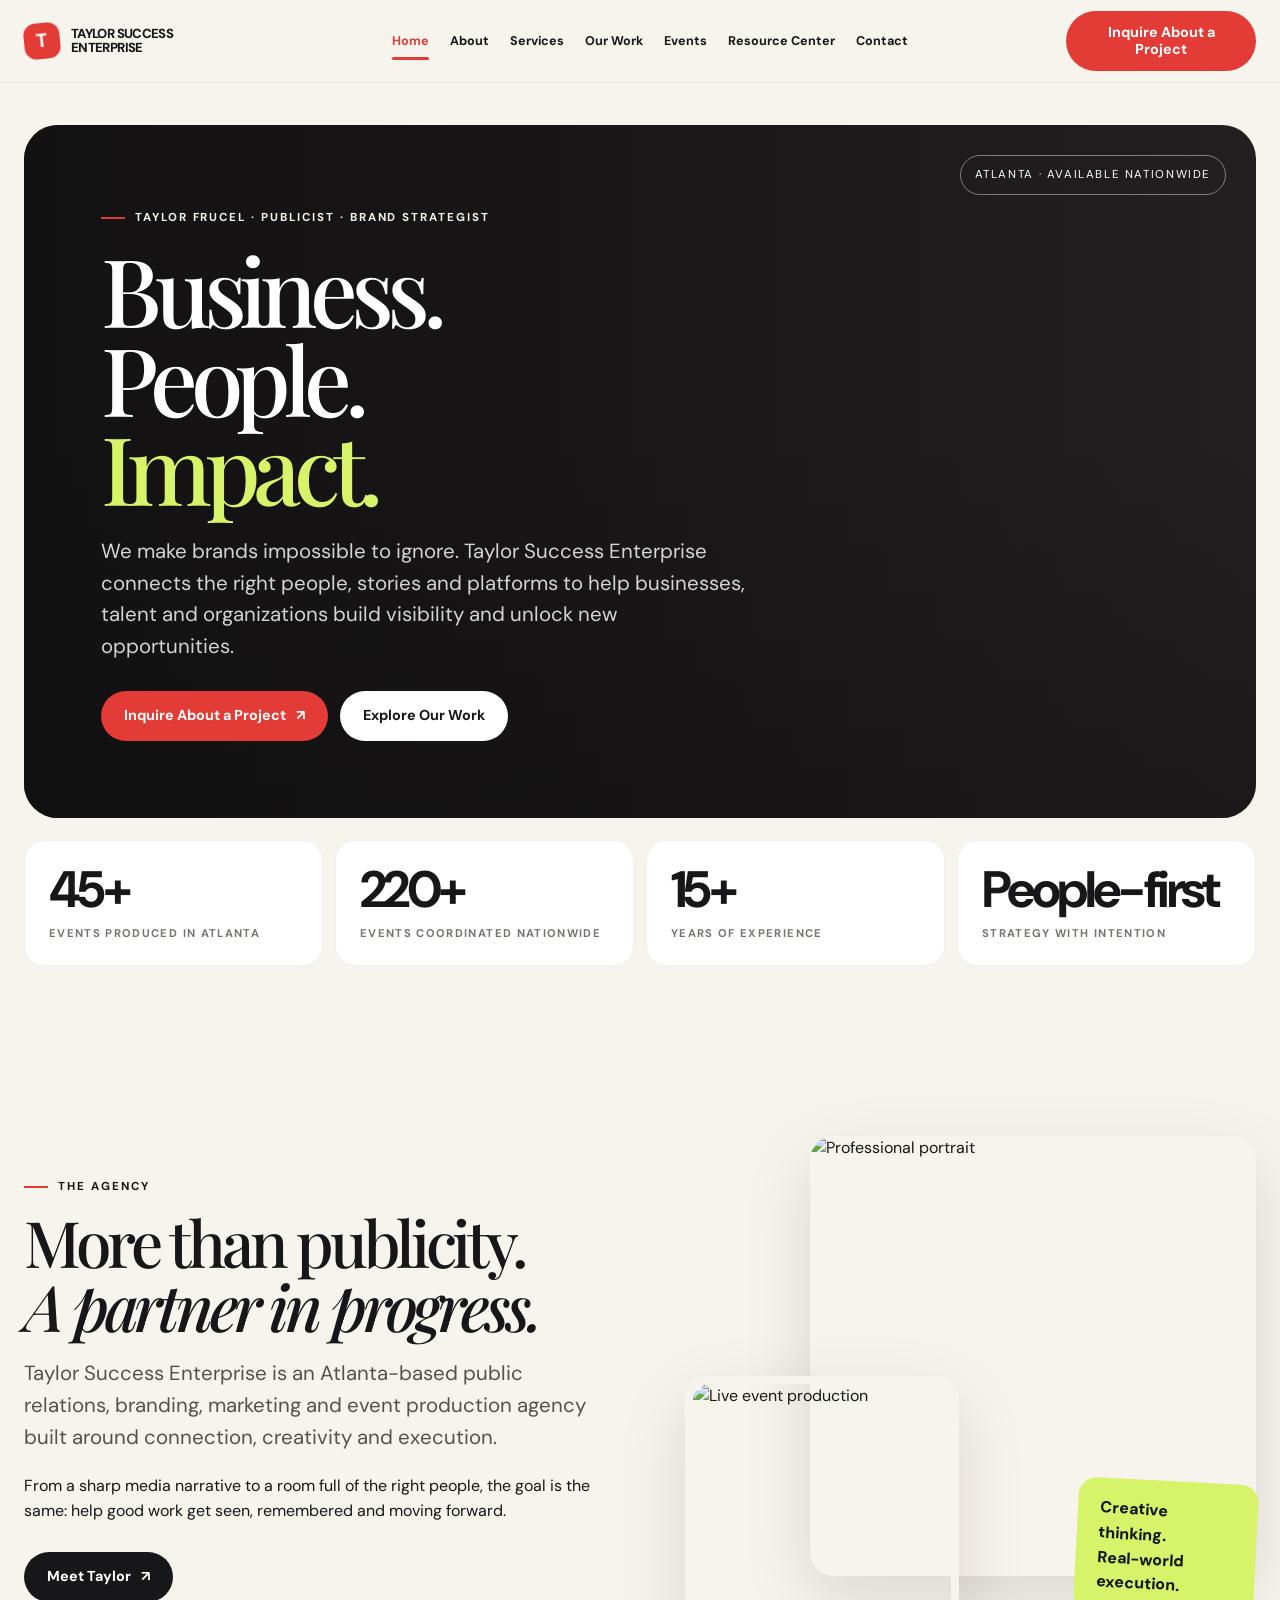
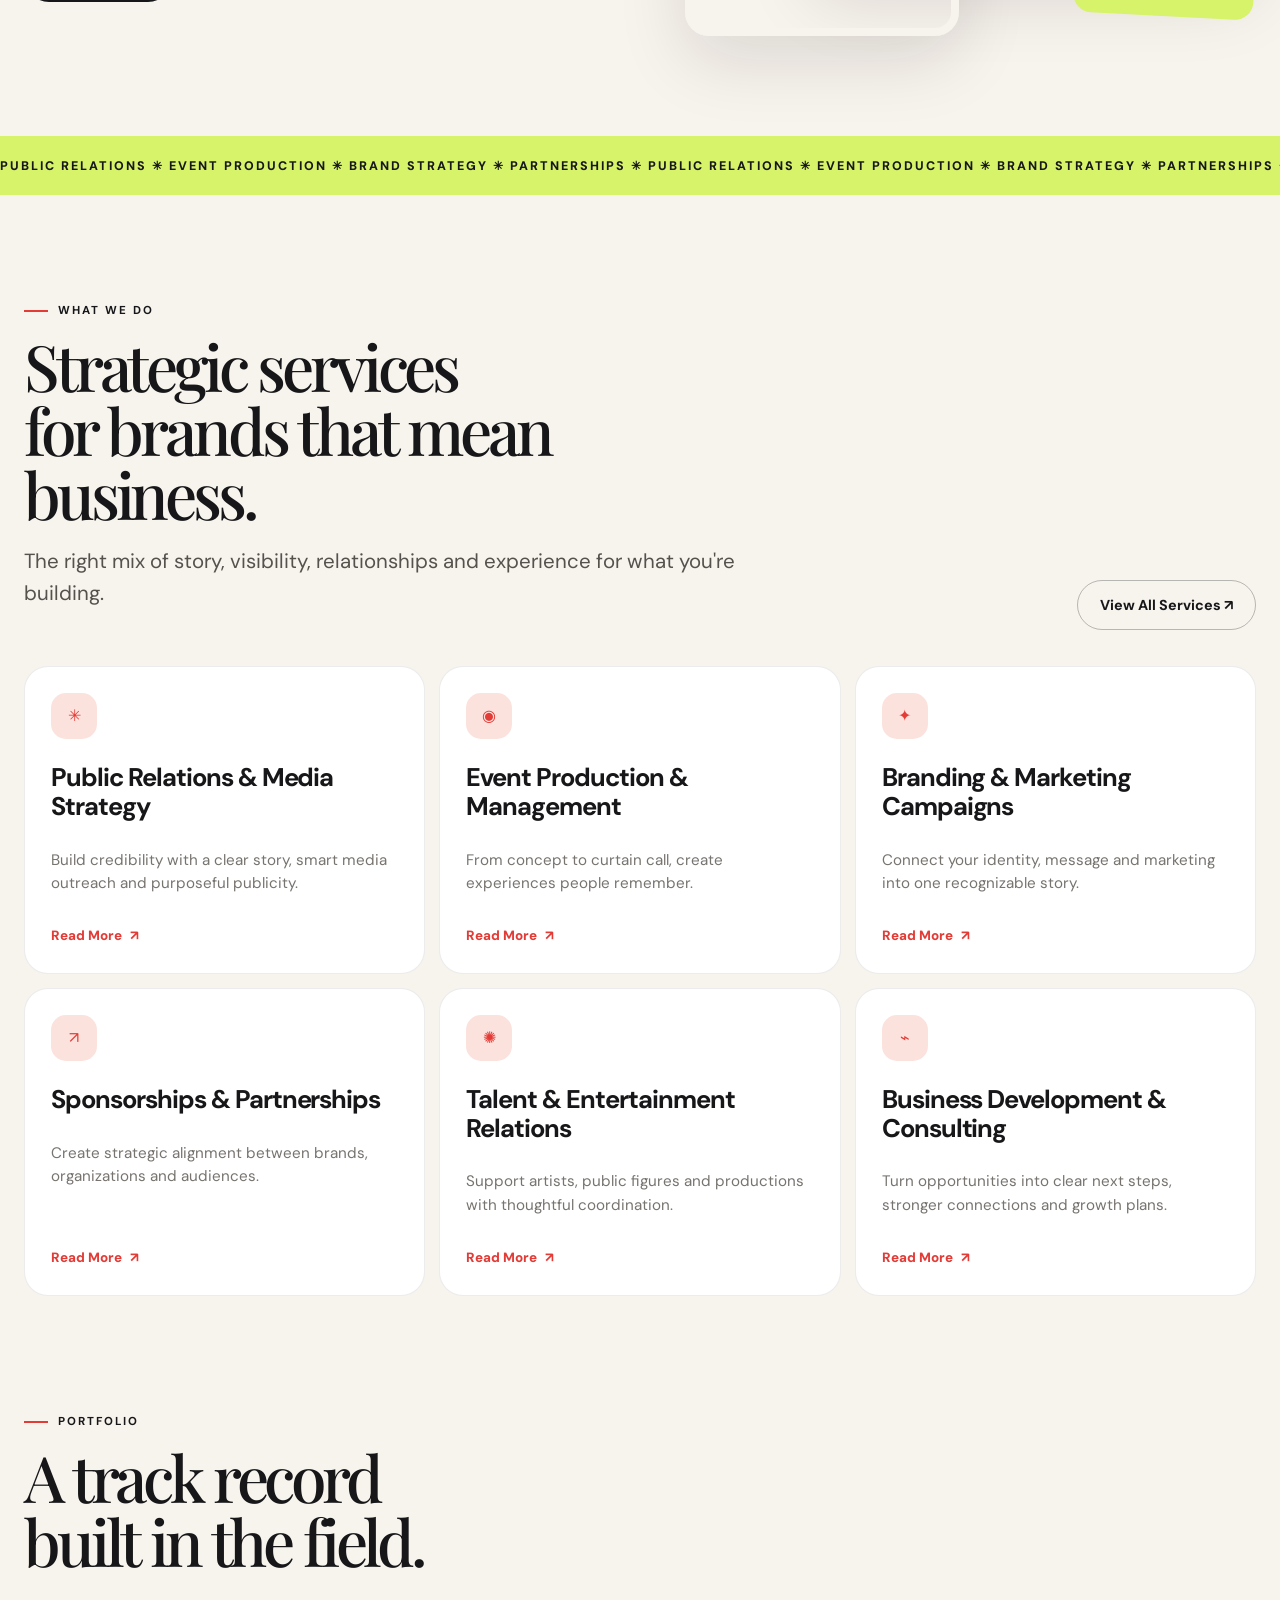
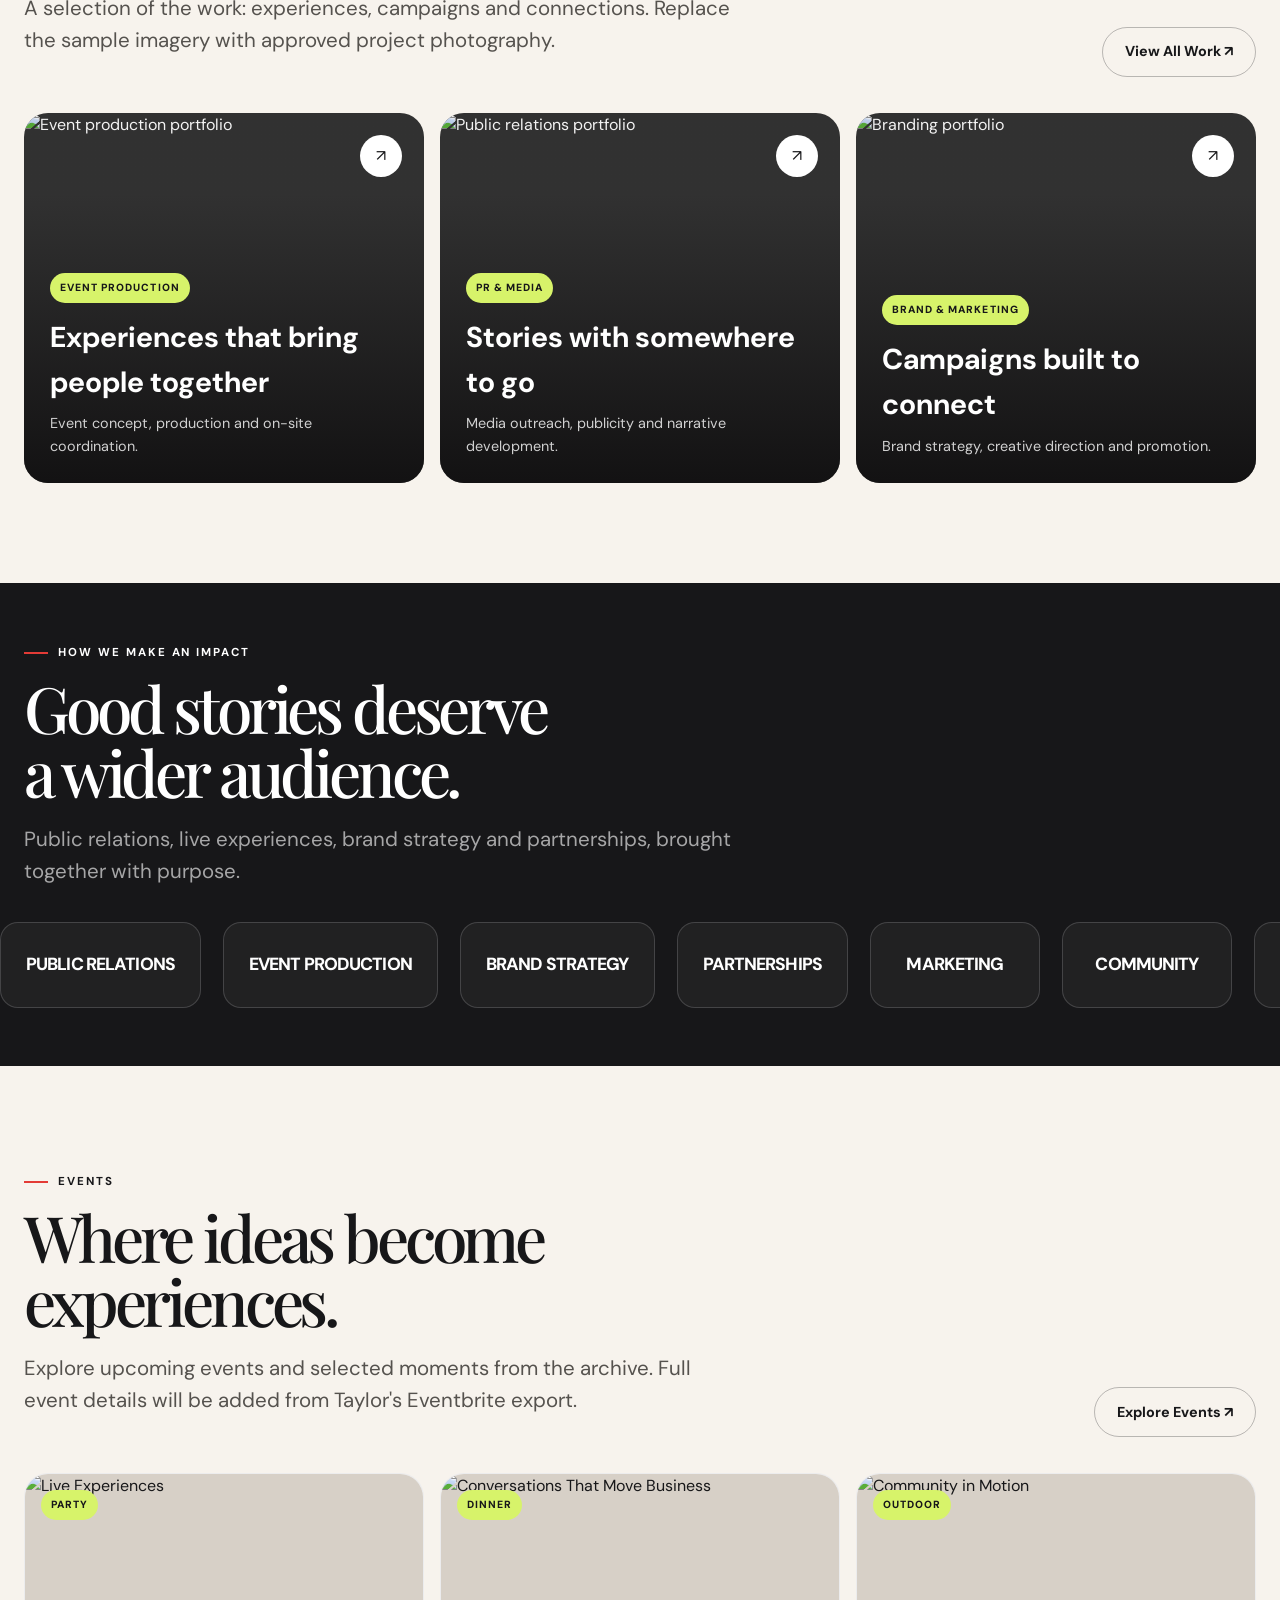
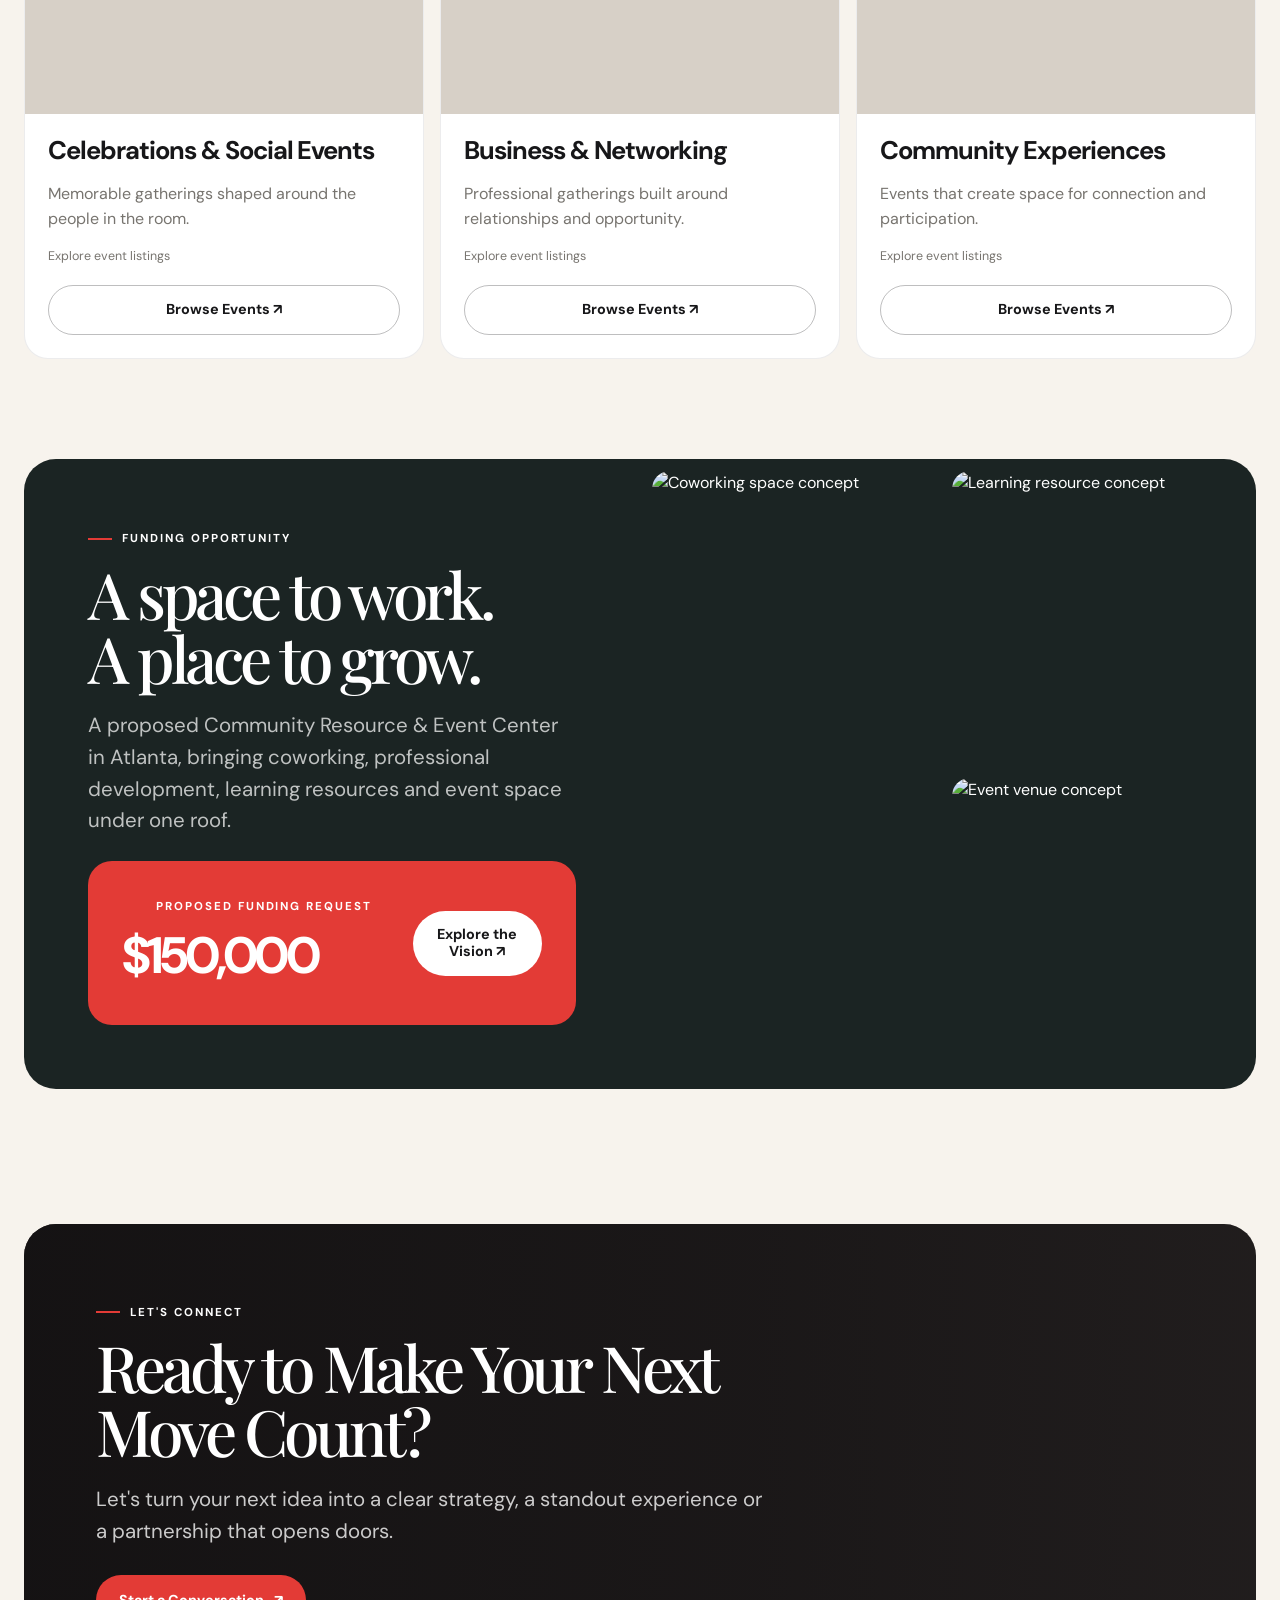
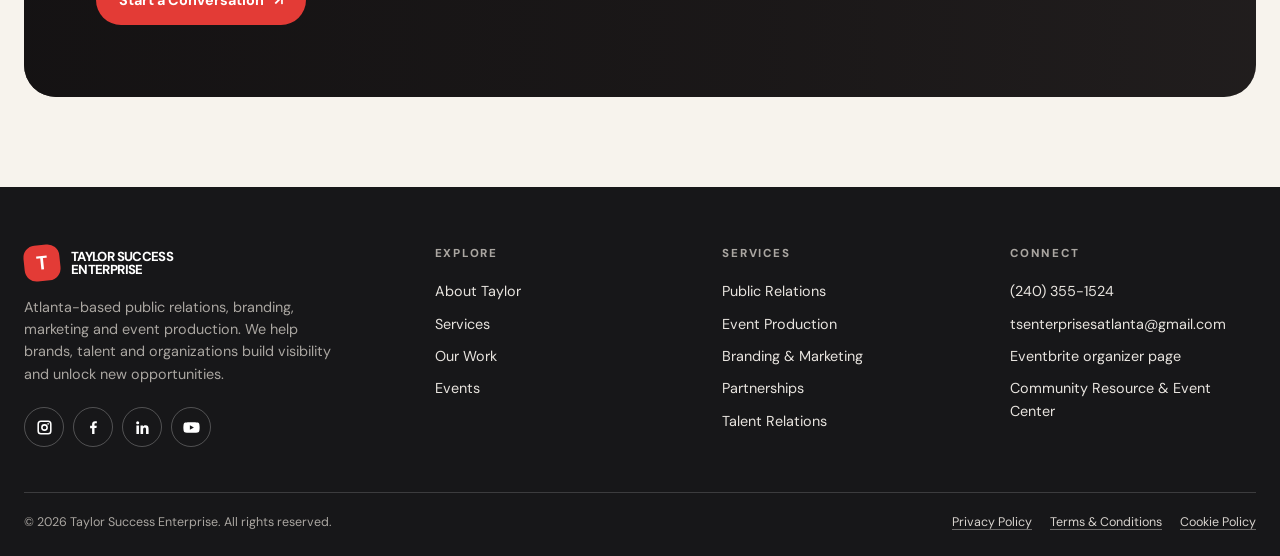
==== commit 8ac1363e: "Add files via upload" ====
--- a/index.html
+++ b/index.html
@@ -8,22 +8,22 @@
 </nav><a class="btn btn-primary nav-cta" href="contact.html">Inquire About a Project</a>
 <button aria-expanded="false" aria-label="Open navigation" class="menu-toggle" type="button"><span aria-hidden="true">☰</span></button></div>
 <nav aria-label="Mobile navigation" class="mobile-nav"><a data-nav="" href="index.html">Home</a><a data-nav="" href="about.html">About</a><a data-nav="" href="services.html">Services</a><a data-nav="" href="work.html">Our Work</a><a data-nav="" href="events.html">Events</a><a data-nav="" href="resource-center.html">Resource Center</a><a data-nav="" href="contact.html">Contact</a><a class="btn btn-primary" href="contact.html">Inquire About a Project</a></nav></header><main>
-<section class="hero"><div class="container"><div class="hero-panel" style="--hero-image:url('https://images.unsplash.com/photo-1511578314322-379afb476865?auto=format&amp;fit=crop&amp;w=2000&amp;q=90')"><span class="hero-tag">Atlanta · Available Nationwide</span><div class="hero-content"><span class="eyebrow">Taylor Frucel · Publicist · Brand Strategist</span><h1 class="display serif">Business.<br/>People.<br/><em>Impact.</em></h1><p class="lead">We make brands impossible to ignore. Taylor Success Enterprise connects the right people, stories and platforms to help businesses, talent and organizations build visibility and unlock new opportunities.</p><div class="btn-row"><a class="btn btn-primary" href="contact.html">Inquire About a Project <span>↗</span></a><a class="btn btn-light" href="work.html">Explore Our Work</a></div></div></div>
+<section class="hero"><div class="container"><div class="hero-panel" style="--hero-image:url('https://images.unsplash.com/photo-1511578314322-379afb476865?auto=format&amp;fit=crop&amp;w=2000&amp;q=90')"><span class="hero-tag">Atlanta · Available Nationwide</span><div class="hero-content"><span class="eyebrow">Taylor Frucel · Publicist · Brand Strategist</span><h1 class="display serif">Business.<br/>People.<br/><em>Impact.</em></h1><p class="lead">We make brands impossible to ignore. Taylor Success Enterprise connects the right people, stories and platforms to help businesses, talent and organizations build visibility and unlock new opportunities.</p><div class="btn-row"><a class="btn btn-primary" href="contact.html">Inquire About a Project <span>↗︎</span></a><a class="btn btn-light" href="work.html">Explore Our Work</a></div></div></div>
 <div class="stats"><div class="stat"><strong data-count="45">45+</strong><span>Events produced in Atlanta</span></div><div class="stat"><strong data-count="220">220+</strong><span>Events coordinated nationwide</span></div><div class="stat"><strong>15+</strong><span>Years of experience</span></div><div class="stat"><strong>People-first</strong><span>Strategy with intention</span></div></div></div></section>
-<section class="section"><div class="container split reveal"><div><span class="eyebrow">The agency</span><h2 class="h2 serif">More than publicity.<br/><em>A partner in progress.</em></h2><p class="lead">Taylor Success Enterprise is an Atlanta-based public relations, branding, marketing and event production agency built around connection, creativity and execution.</p><p>From a sharp media narrative to a room full of the right people, the goal is the same: help good work get seen, remembered and moving forward.</p><div class="btn-row"><a class="btn btn-dark" href="about.html">Meet Taylor <span>↗</span></a></div></div><div class="photo-stack"><img alt="Professional portrait" class="photo-main" data-cms-image="index_portrait_for_taylor_frucel" src="https://images.unsplash.com/photo-1534528741775-53994a69daeb?auto=format&amp;fit=crop&amp;w=1000&amp;q=88"/><img alt="Live event production" class="photo-overlap" data-cms-image="index_live_event_production" src="https://images.unsplash.com/photo-1492684223066-81342ee5ff30?auto=format&amp;fit=crop&amp;w=1000&amp;q=85"/><div class="photo-note">Creative thinking.<br/>Real-world execution.</div></div></div></section>
+<section class="section"><div class="container split reveal"><div><span class="eyebrow">The agency</span><h2 class="h2 serif">More than publicity.<br/><em>A partner in progress.</em></h2><p class="lead">Taylor Success Enterprise is an Atlanta-based public relations, branding, marketing and event production agency built around connection, creativity and execution.</p><p>From a sharp media narrative to a room full of the right people, the goal is the same: help good work get seen, remembered and moving forward.</p><div class="btn-row"><a class="btn btn-dark" href="about.html">Meet Taylor <span>↗︎</span></a></div></div><div class="photo-stack"><img alt="Professional portrait" class="photo-main" data-cms-image="index_portrait_for_taylor_frucel" src="https://images.unsplash.com/photo-1534528741775-53994a69daeb?auto=format&amp;fit=crop&amp;w=1000&amp;q=88"/><img alt="Live event production" class="photo-overlap" data-cms-image="index_live_event_production" src="https://images.unsplash.com/photo-1492684223066-81342ee5ff30?auto=format&amp;fit=crop&amp;w=1000&amp;q=85"/><div class="photo-note">Creative thinking.<br/>Real-world execution.</div></div></div></section>
 <div class="marquee-text"><span>PUBLIC RELATIONS ✳ EVENT PRODUCTION ✳ BRAND STRATEGY ✳ PARTNERSHIPS ✳ PUBLIC RELATIONS ✳ EVENT PRODUCTION ✳ BRAND STRATEGY ✳ PARTNERSHIPS ✳ </span></div>
-<section class="section"><div class="container"><div class="section-head reveal"><div><span class="eyebrow">What we do</span><h2 class="h2 serif">Strategic services<br/>for brands that mean business.</h2><p class="lead">The right mix of story, visibility, relationships and experience for what you're building.</p></div><a class="btn btn-outline" href="services.html">View All Services ↗</a></div><div class="service-grid">
-<article class="service-card reveal"><div class="service-icon">✳</div><h3 class="h3">Public Relations &amp; Media Strategy</h3><p>Build credibility with a clear story, smart media outreach and purposeful publicity.</p><a class="read-more" href="services.html?service=pr-media">Read More <span>↗</span></a></article><article class="service-card reveal"><div class="service-icon">◉</div><h3 class="h3">Event Production &amp; Management</h3><p>From concept to curtain call, create experiences people remember.</p><a class="read-more" href="services.html?service=events">Read More <span>↗</span></a></article><article class="service-card reveal"><div class="service-icon">✦</div><h3 class="h3">Branding &amp; Marketing Campaigns</h3><p>Connect your identity, message and marketing into one recognizable story.</p><a class="read-more" href="services.html?service=branding">Read More <span>↗</span></a></article><article class="service-card reveal"><div class="service-icon">↗</div><h3 class="h3">Sponsorships &amp; Partnerships</h3><p>Create strategic alignment between brands, organizations and audiences.</p><a class="read-more" href="services.html?service=partnerships">Read More <span>↗</span></a></article><article class="service-card reveal"><div class="service-icon">✺</div><h3 class="h3">Talent &amp; Entertainment Relations</h3><p>Support artists, public figures and productions with thoughtful coordination.</p><a class="read-more" href="services.html?service=talent">Read More <span>↗</span></a></article><article class="service-card reveal"><div class="service-icon">⌁</div><h3 class="h3">Business Development &amp; Consulting</h3><p>Turn opportunities into clear next steps, stronger connections and growth plans.</p><a class="read-more" href="services.html?service=business">Read More <span>↗</span></a></article></div></div></section>
-<section class="section" style="padding-top:10px"><div class="container"><div class="section-head reveal"><div><span class="eyebrow">Portfolio</span><h2 class="h2 serif">A track record<br/>built in the field.</h2><p class="lead">A selection of the work: experiences, campaigns and connections. Replace the sample imagery with approved project photography.</p></div><a class="btn btn-outline" href="work.html">View All Work ↗</a></div><div class="work-grid">
-<a class="work-card reveal" href="work.html?category=event-production#projects"><img alt="Event production portfolio" data-cms-image="index_live_event_production" loading="lazy" src="https://images.unsplash.com/photo-1492684223066-81342ee5ff30?auto=format&amp;fit=crop&amp;w=1000&amp;q=85"/><span class="arrow-circle">↗</span><div class="work-card-content"><span class="tag">Event Production</span><h3>Experiences that bring people together</h3><p>Event concept, production and on-site coordination.</p></div></a>
-<a class="work-card reveal" href="work.html?category=pr-media#projects"><img alt="Public relations portfolio" data-cms-image="index_public_relations_portfolio" loading="lazy" src="https://images.unsplash.com/photo-1556761175-b413da4baf72?auto=format&amp;fit=crop&amp;w=1000&amp;q=85"/><span class="arrow-circle">↗</span><div class="work-card-content"><span class="tag">PR &amp; Media</span><h3>Stories with somewhere to go</h3><p>Media outreach, publicity and narrative development.</p></div></a>
-<a class="work-card reveal" href="work.html?category=branding#projects"><img alt="Branding portfolio" data-cms-image="index_branding_portfolio" loading="lazy" src="https://images.unsplash.com/photo-1558655146-d09347e92766?auto=format&amp;fit=crop&amp;w=1000&amp;q=85"/><span class="arrow-circle">↗</span><div class="work-card-content"><span class="tag">Brand &amp; Marketing</span><h3>Campaigns built to connect</h3><p>Brand strategy, creative direction and promotion.</p></div></a>
+<section class="section"><div class="container"><div class="section-head reveal"><div><span class="eyebrow">What we do</span><h2 class="h2 serif">Strategic services<br/>for brands that mean business.</h2><p class="lead">The right mix of story, visibility, relationships and experience for what you're building.</p></div><a class="btn btn-outline" href="services.html">View All Services ↗︎</a></div><div class="service-grid">
+<article class="service-card reveal"><div class="service-icon">✳</div><h3 class="h3">Public Relations &amp; Media Strategy</h3><p>Build credibility with a clear story, smart media outreach and purposeful publicity.</p><a class="read-more" href="services.html?service=pr-media">Read More <span>↗︎</span></a></article><article class="service-card reveal"><div class="service-icon">◉</div><h3 class="h3">Event Production &amp; Management</h3><p>From concept to curtain call, create experiences people remember.</p><a class="read-more" href="services.html?service=events">Read More <span>↗︎</span></a></article><article class="service-card reveal"><div class="service-icon">✦</div><h3 class="h3">Branding &amp; Marketing Campaigns</h3><p>Connect your identity, message and marketing into one recognizable story.</p><a class="read-more" href="services.html?service=branding">Read More <span>↗︎</span></a></article><article class="service-card reveal"><div class="service-icon">↗︎</div><h3 class="h3">Sponsorships &amp; Partnerships</h3><p>Create strategic alignment between brands, organizations and audiences.</p><a class="read-more" href="services.html?service=partnerships">Read More <span>↗︎</span></a></article><article class="service-card reveal"><div class="service-icon">✺</div><h3 class="h3">Talent &amp; Entertainment Relations</h3><p>Support artists, public figures and productions with thoughtful coordination.</p><a class="read-more" href="services.html?service=talent">Read More <span>↗︎</span></a></article><article class="service-card reveal"><div class="service-icon">⌁</div><h3 class="h3">Business Development &amp; Consulting</h3><p>Turn opportunities into clear next steps, stronger connections and growth plans.</p><a class="read-more" href="services.html?service=business">Read More <span>↗︎</span></a></article></div></div></section>
+<section class="section" style="padding-top:10px"><div class="container"><div class="section-head reveal"><div><span class="eyebrow">Portfolio</span><h2 class="h2 serif">A track record<br/>built in the field.</h2><p class="lead">A selection of the work: experiences, campaigns and connections. Replace the sample imagery with approved project photography.</p></div><a class="btn btn-outline" href="work.html">View All Work ↗︎</a></div><div class="work-grid">
+<a class="work-card reveal" href="work.html?category=event-production#projects"><img alt="Event production portfolio" data-cms-image="index_live_event_production" loading="lazy" src="https://images.unsplash.com/photo-1492684223066-81342ee5ff30?auto=format&amp;fit=crop&amp;w=1000&amp;q=85"/><span class="arrow-circle">↗︎</span><div class="work-card-content"><span class="tag">Event Production</span><h3>Experiences that bring people together</h3><p>Event concept, production and on-site coordination.</p></div></a>
+<a class="work-card reveal" href="work.html?category=pr-media#projects"><img alt="Public relations portfolio" data-cms-image="index_public_relations_portfolio" loading="lazy" src="https://images.unsplash.com/photo-1556761175-b413da4baf72?auto=format&amp;fit=crop&amp;w=1000&amp;q=85"/><span class="arrow-circle">↗︎</span><div class="work-card-content"><span class="tag">PR &amp; Media</span><h3>Stories with somewhere to go</h3><p>Media outreach, publicity and narrative development.</p></div></a>
+<a class="work-card reveal" href="work.html?category=branding#projects"><img alt="Branding portfolio" data-cms-image="index_branding_portfolio" loading="lazy" src="https://images.unsplash.com/photo-1558655146-d09347e92766?auto=format&amp;fit=crop&amp;w=1000&amp;q=85"/><span class="arrow-circle">↗︎</span><div class="work-card-content"><span class="tag">Brand &amp; Marketing</span><h3>Campaigns built to connect</h3><p>Brand strategy, creative direction and promotion.</p></div></a>
 </div></div></section>
 <section class="brand-band"><div class="container"><span class="eyebrow">How we make an impact</span><h2 class="h2 serif">Good stories deserve<br/>a wider audience.</h2><p class="lead">Public relations, live experiences, brand strategy and partnerships, brought together with purpose.</p></div><div aria-label="Agency services" class="brand-marquee"><div class="brand-track"><div class="brand-pill"><span>PUBLIC RELATIONS</span></div><div class="brand-pill"><span>EVENT PRODUCTION</span></div><div class="brand-pill"><span>BRAND STRATEGY</span></div><div class="brand-pill"><span>PARTNERSHIPS</span></div><div class="brand-pill"><span>MARKETING</span></div><div class="brand-pill"><span>COMMUNITY</span></div><div class="brand-pill"><span>PUBLIC RELATIONS</span></div><div class="brand-pill"><span>EVENT PRODUCTION</span></div><div class="brand-pill"><span>BRAND STRATEGY</span></div><div class="brand-pill"><span>PARTNERSHIPS</span></div><div class="brand-pill"><span>MARKETING</span></div><div class="brand-pill"><span>COMMUNITY</span></div></div></div></section>
-<section class="section"><div class="container"><div class="section-head reveal"><div><span class="eyebrow">Events</span><h2 class="h2 serif">Where ideas become<br/>experiences.</h2><p class="lead">Explore upcoming events and selected moments from the archive. Full event details will be added from Taylor's Eventbrite export.</p></div><a class="btn btn-outline" href="events.html">Explore Events ↗</a></div><div class="event-grid">
-<article class="event-card reveal"><div class="event-image"><img alt="Live Experiences" data-cms-image="index_live_event_production" loading="lazy" src="https://images.unsplash.com/photo-1492684223066-81342ee5ff30?auto=format&amp;fit=crop&amp;w=1000&amp;q=85"/><span class="tag">Party</span></div><div class="event-content"><h3 class="h3">Celebrations &amp; Social Events</h3><p class="muted">Memorable gatherings shaped around the people in the room.</p><div class="event-meta">Explore event listings</div><a class="btn btn-outline" href="events.html">Browse Events ↗</a></div></article><article class="event-card reveal"><div class="event-image"><img alt="Conversations That Move Business" data-cms-image="index_public_relations_portfolio" loading="lazy" src="https://images.unsplash.com/photo-1556761175-b413da4baf72?auto=format&amp;fit=crop&amp;w=1000&amp;q=85"/><span class="tag">Dinner</span></div><div class="event-content"><h3 class="h3">Business &amp; Networking</h3><p class="muted">Professional gatherings built around relationships and opportunity.</p><div class="event-meta">Explore event listings</div><a class="btn btn-outline" href="events.html">Browse Events ↗</a></div></article><article class="event-card reveal"><div class="event-image"><img alt="Community in Motion" data-cms-image="index_community_in_motion" loading="lazy" src="https://images.unsplash.com/photo-1506157786151-b8491531f063?auto=format&amp;fit=crop&amp;w=1000&amp;q=85"/><span class="tag">Outdoor</span></div><div class="event-content"><h3 class="h3">Community Experiences</h3><p class="muted">Events that create space for connection and participation.</p><div class="event-meta">Explore event listings</div><a class="btn btn-outline" href="events.html">Browse Events ↗</a></div></article></div></div></section>
-<section class="section" style="padding-top:0"><div class="container"><div class="resource-panel reveal"><div class="resource-copy"><span class="eyebrow">Funding opportunity</span><h2 class="h2 serif">A space to work.<br/>A place to grow.</h2><p class="lead">A proposed Community Resource &amp; Event Center in Atlanta, bringing coworking, professional development, learning resources and event space under one roof.</p><div class="funding-banner"><div><span class="eyebrow">Proposed funding request</span><strong>$150,000</strong></div><a class="btn btn-light" href="resource-center.html">Explore the Vision ↗</a></div></div><div class="resource-photos"><img alt="Coworking space concept" data-cms-image="index_coworking_space_concept" src="https://images.unsplash.com/photo-1497366811353-6870744d04b2?auto=format&amp;fit=crop&amp;w=1000&amp;q=85"/><img alt="Learning resource concept" data-cms-image="index_learning_resource_concept" src="https://images.unsplash.com/photo-1503676260728-1c00da094a0b?auto=format&amp;fit=crop&amp;w=1000&amp;q=85"/><img alt="Event venue concept" data-cms-image="index_event_venue_concept" src="https://images.unsplash.com/photo-1540575467063-178a50c2df87?auto=format&amp;fit=crop&amp;w=1000&amp;q=85"/></div></div></div></section>
-<section class="cta-section"><div class="container"><div class="cta-panel" data-cms-bg-image="index_index_cta_image" style="--cta-image:url('https://images.unsplash.com/photo-1511795409834-ef04bbd61622?auto=format&amp;fit=crop&amp;w=1000&amp;q=85')"><div class="cta-content"><span class="eyebrow">Let's connect</span><h2 class="h2 serif">Ready to Make Your Next Move Count?</h2><p class="lead">Let's turn your next idea into a clear strategy, a standout experience or a partnership that opens doors.</p><div class="btn-row"><a class="btn btn-primary" href="contact.html">Start a Conversation <span aria-hidden="true">↗</span></a></div></div></div></div></section></main><footer class="site-footer"><div class="container"><div class="footer-grid">
+<section class="section"><div class="container"><div class="section-head reveal"><div><span class="eyebrow">Events</span><h2 class="h2 serif">Where ideas become<br/>experiences.</h2><p class="lead">Explore upcoming events and selected moments from the archive. Full event details will be added from Taylor's Eventbrite export.</p></div><a class="btn btn-outline" href="events.html">Explore Events ↗︎</a></div><div class="event-grid">
+<article class="event-card reveal"><div class="event-image"><img alt="Live Experiences" data-cms-image="index_live_event_production" loading="lazy" src="https://images.unsplash.com/photo-1492684223066-81342ee5ff30?auto=format&amp;fit=crop&amp;w=1000&amp;q=85"/><span class="tag">Party</span></div><div class="event-content"><h3 class="h3">Celebrations &amp; Social Events</h3><p class="muted">Memorable gatherings shaped around the people in the room.</p><div class="event-meta">Explore event listings</div><a class="btn btn-outline" href="events.html">Browse Events ↗︎</a></div></article><article class="event-card reveal"><div class="event-image"><img alt="Conversations That Move Business" data-cms-image="index_public_relations_portfolio" loading="lazy" src="https://images.unsplash.com/photo-1556761175-b413da4baf72?auto=format&amp;fit=crop&amp;w=1000&amp;q=85"/><span class="tag">Dinner</span></div><div class="event-content"><h3 class="h3">Business &amp; Networking</h3><p class="muted">Professional gatherings built around relationships and opportunity.</p><div class="event-meta">Explore event listings</div><a class="btn btn-outline" href="events.html">Browse Events ↗︎</a></div></article><article class="event-card reveal"><div class="event-image"><img alt="Community in Motion" data-cms-image="index_community_in_motion" loading="lazy" src="https://images.unsplash.com/photo-1506157786151-b8491531f063?auto=format&amp;fit=crop&amp;w=1000&amp;q=85"/><span class="tag">Outdoor</span></div><div class="event-content"><h3 class="h3">Community Experiences</h3><p class="muted">Events that create space for connection and participation.</p><div class="event-meta">Explore event listings</div><a class="btn btn-outline" href="events.html">Browse Events ↗︎</a></div></article></div></div></section>
+<section class="section" style="padding-top:0"><div class="container"><div class="resource-panel reveal"><div class="resource-copy"><span class="eyebrow">Funding opportunity</span><h2 class="h2 serif">A space to work.<br/>A place to grow.</h2><p class="lead">A proposed Community Resource &amp; Event Center in Atlanta, bringing coworking, professional development, learning resources and event space under one roof.</p><div class="funding-banner"><div><span class="eyebrow">Proposed funding request</span><strong>$150,000</strong></div><a class="btn btn-light" href="resource-center.html">Explore the Vision ↗︎</a></div></div><div class="resource-photos"><img alt="Coworking space concept" data-cms-image="index_coworking_space_concept" src="https://images.unsplash.com/photo-1497366811353-6870744d04b2?auto=format&amp;fit=crop&amp;w=1000&amp;q=85"/><img alt="Learning resource concept" data-cms-image="index_learning_resource_concept" src="https://images.unsplash.com/photo-1503676260728-1c00da094a0b?auto=format&amp;fit=crop&amp;w=1000&amp;q=85"/><img alt="Event venue concept" data-cms-image="index_event_venue_concept" src="https://images.unsplash.com/photo-1540575467063-178a50c2df87?auto=format&amp;fit=crop&amp;w=1000&amp;q=85"/></div></div></div></section>
+<section class="cta-section"><div class="container"><div class="cta-panel" data-cms-bg-image="index_index_cta_image" style="--cta-image:url('https://images.unsplash.com/photo-1511795409834-ef04bbd61622?auto=format&amp;fit=crop&amp;w=1000&amp;q=85')"><div class="cta-content"><span class="eyebrow">Let's connect</span><h2 class="h2 serif">Ready to Make Your Next Move Count?</h2><p class="lead">Let's turn your next idea into a clear strategy, a standout experience or a partnership that opens doors.</p><div class="btn-row"><a class="btn btn-primary" href="contact.html">Start a Conversation <span aria-hidden="true">↗︎</span></a></div></div></div></div></section></main><footer class="site-footer"><div class="container"><div class="footer-grid">
 <div><a class="brand footer-brand" href="index.html"><span class="brand-mark">T</span><span class="brand-name">TAYLOR SUCCESS<br>ENTERPRISE</br></span></a><p class="footer-copy">Atlanta-based public relations, branding, marketing and event production. We help brands, talent and organizations build visibility and unlock new opportunities.</p><div class="socials">
 <a aria-label="Instagram" href="https://www.instagram.com/iamtaylorfrucel/" rel="noopener" target="_blank"><svg aria-hidden="true" viewbox="0 0 24 24"><path d="M7 2h10a5 5 0 0 1 5 5v10a5 5 0 0 1-5 5H7a5 5 0 0 1-5-5V7a5 5 0 0 1 5-5zm0 2.2A2.8 2.8 0 0 0 4.2 7v10A2.8 2.8 0 0 0 7 19.8h10a2.8 2.8 0 0 0 2.8-2.8V7A2.8 2.8 0 0 0 17 4.2H7zm5 3a4.8 4.8 0 1 1 0 9.6 4.8 4.8 0 0 1 0-9.6zm0 2.2a2.6 2.6 0 1 0 0 5.2 2.6 2.6 0 0 0 0-5.2zm5.1-3.6a1.1 1.1 0 1 1 0 2.2 1.1 1.1 0 0 1 0-2.2z"></path></svg></a>
 <a aria-label="Facebook" href="https://www.facebook.com/" rel="noopener" target="_blank"><svg aria-hidden="true" viewbox="0 0 24 24"><path d="M13.4 21v-8.2h2.8l.4-3.2h-3.2V7.5c0-.9.3-1.6 1.6-1.6h1.7V3.1c-.3 0-1.3-.1-2.5-.1-2.5 0-4.2 1.5-4.2 4.3v2.4H7.2v3.2H10V21h3.4z"></path></svg></a>
--- a/assets/styles.css
+++ b/assets/styles.css
@@ -9,3 +9,50 @@
 
 /* Legal pages and footer policy links */
 .legal-links{display:flex;flex-wrap:wrap;gap:12px 18px;align-items:center}.legal-links a{color:#d8d3ce;text-decoration:underline;text-decoration-color:rgba(216,211,206,.45);text-underline-offset:3px}.legal-links a:hover{color:var(--lime)}.legal-content{max-width:900px}.legal-section{padding:0 0 28px;margin:0 0 28px;border-bottom:1px solid var(--line)}.legal-section:last-of-type{border-bottom:0}.legal-section .h2{font-size:clamp(1.45rem,2.6vw,2rem);margin-bottom:14px}.legal-section p{max-width:82ch;color:#514d48;line-height:1.8;margin:0 0 14px}.legal-section a{color:var(--red);text-decoration:underline;text-underline-offset:3px}.legal-content .notice{margin-top:18px;line-height:1.65}@media(max-width:640px){.legal-links{margin-top:12px;gap:10px 14px}.legal-links a{font-size:.78rem}}
+
+
+/* Active navigation state: persist after hover ends */
+.main-nav a.active::after,
+.main-nav a[aria-current="page"]::after {
+  transform: scaleX(1) !important;
+}
+.main-nav a.active,
+.main-nav a[aria-current="page"] {
+  color: var(--red);
+}
+.mobile-nav a.active,
+.mobile-nav a[aria-current="page"] {
+  color: var(--red);
+  border-left: 3px solid var(--red);
+  padding-left: 12px;
+}
+
+/* Consent checkboxes: fixed checkbox width and a wrapping text column */
+.check-row {
+  display: flex;
+  align-items: flex-start;
+  gap: 10px;
+  width: 100%;
+  max-width: 100%;
+  min-width: 0;
+  line-height: 1.55;
+  letter-spacing: 0;
+  overflow-wrap: anywhere;
+}
+.check-row > span { flex: 1 1 auto; min-width: 0; }
+.field .check-row input[type="checkbox"] {
+  appearance: auto;
+  -webkit-appearance: checkbox;
+  width: 17px;
+  min-width: 17px;
+  max-width: 17px;
+  height: 17px;
+  flex: 0 0 17px;
+  margin: 4px 0 0;
+  padding: 0;
+  box-shadow: none;
+}
+.check-row a { text-decoration: underline; text-underline-offset: 2px; }
+
+/* Keep directional arrows as text glyphs rather than emoji on mobile */
+.btn, .text-link, .archive-link, .event-footer a { font-variant-emoji: text; }
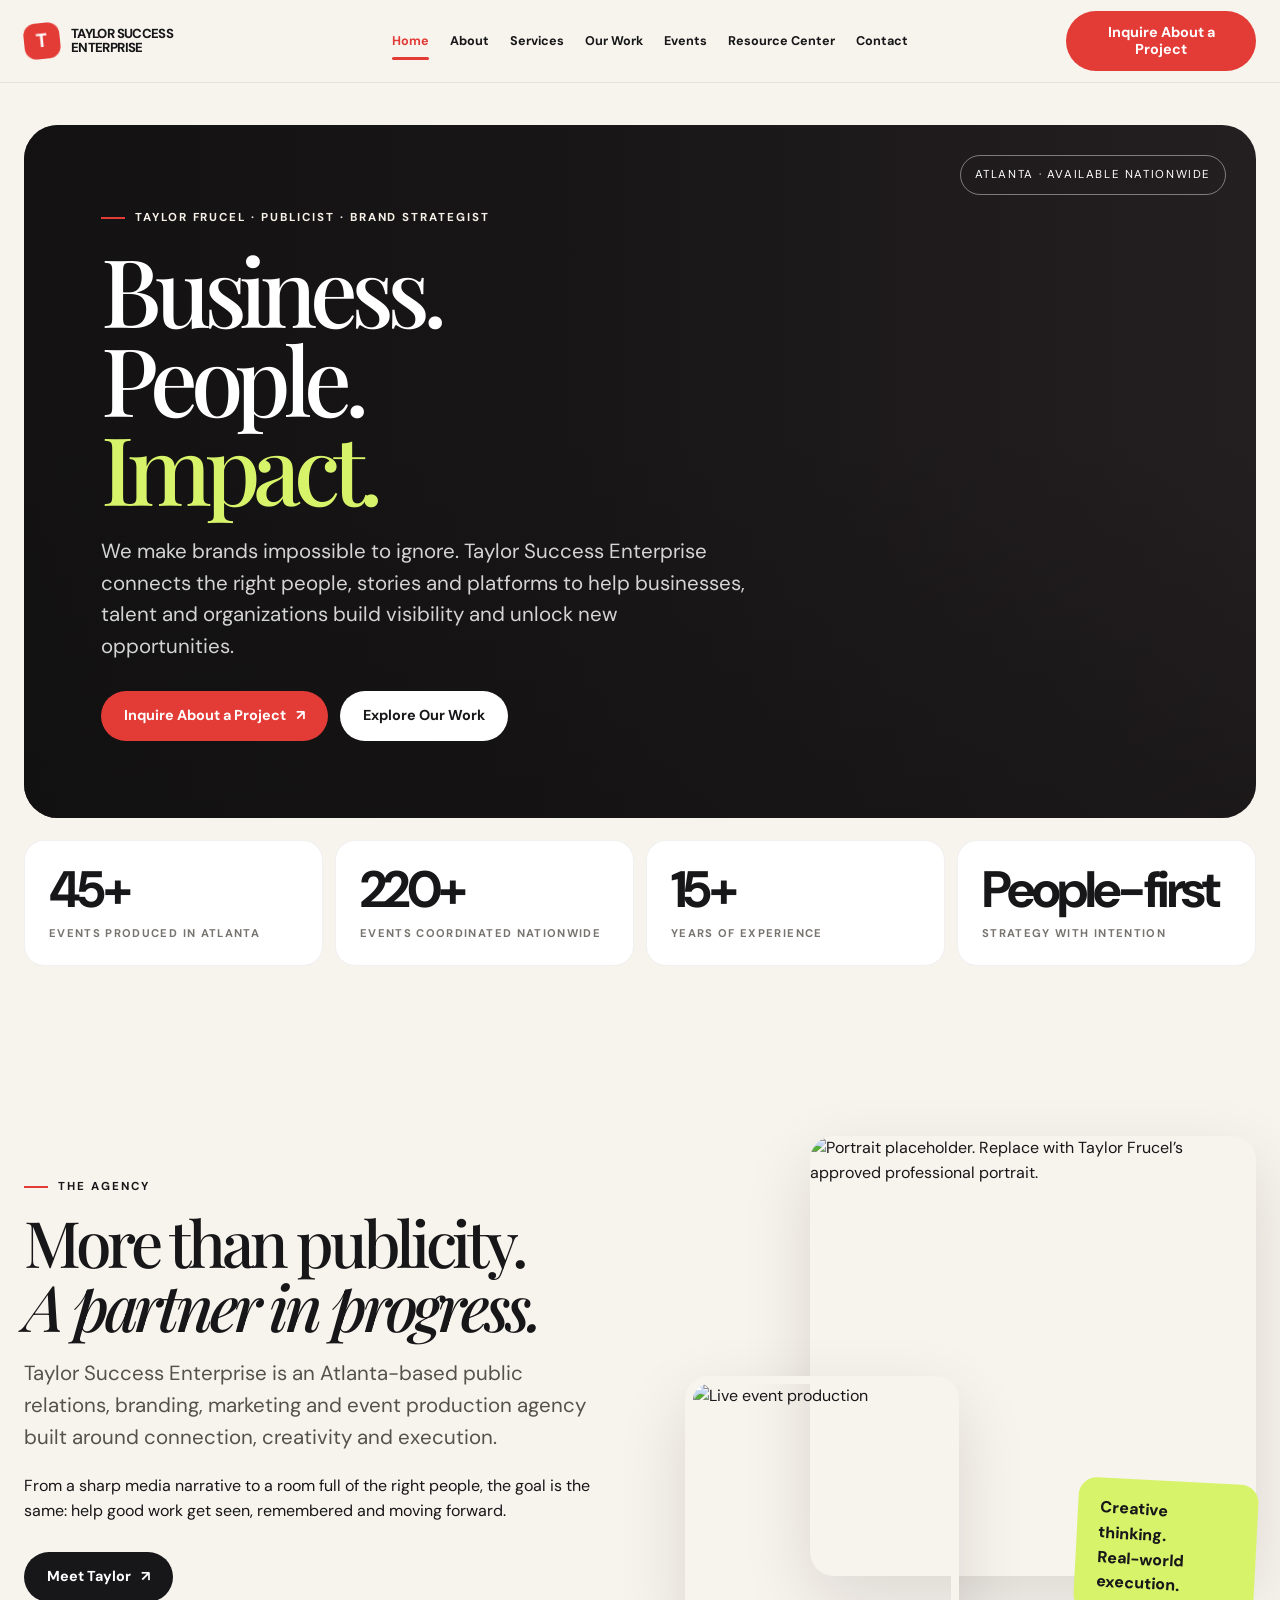
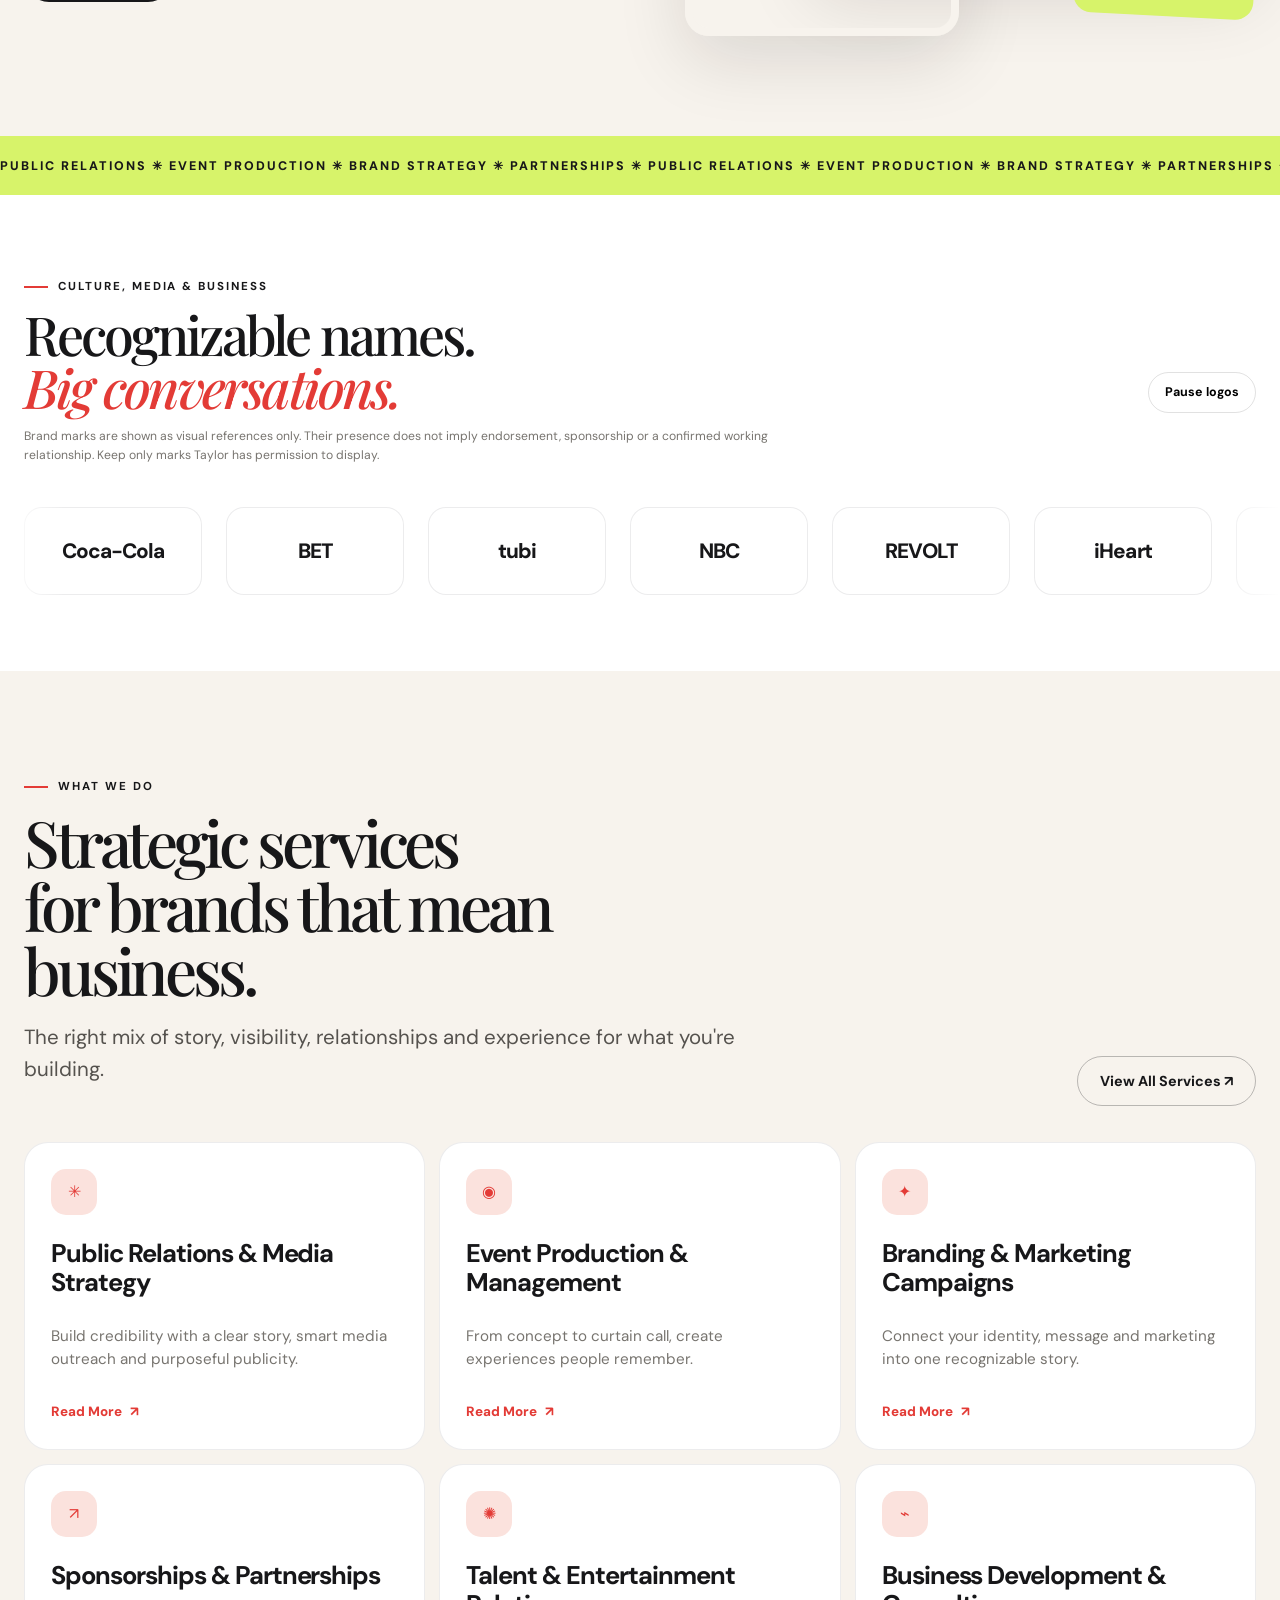
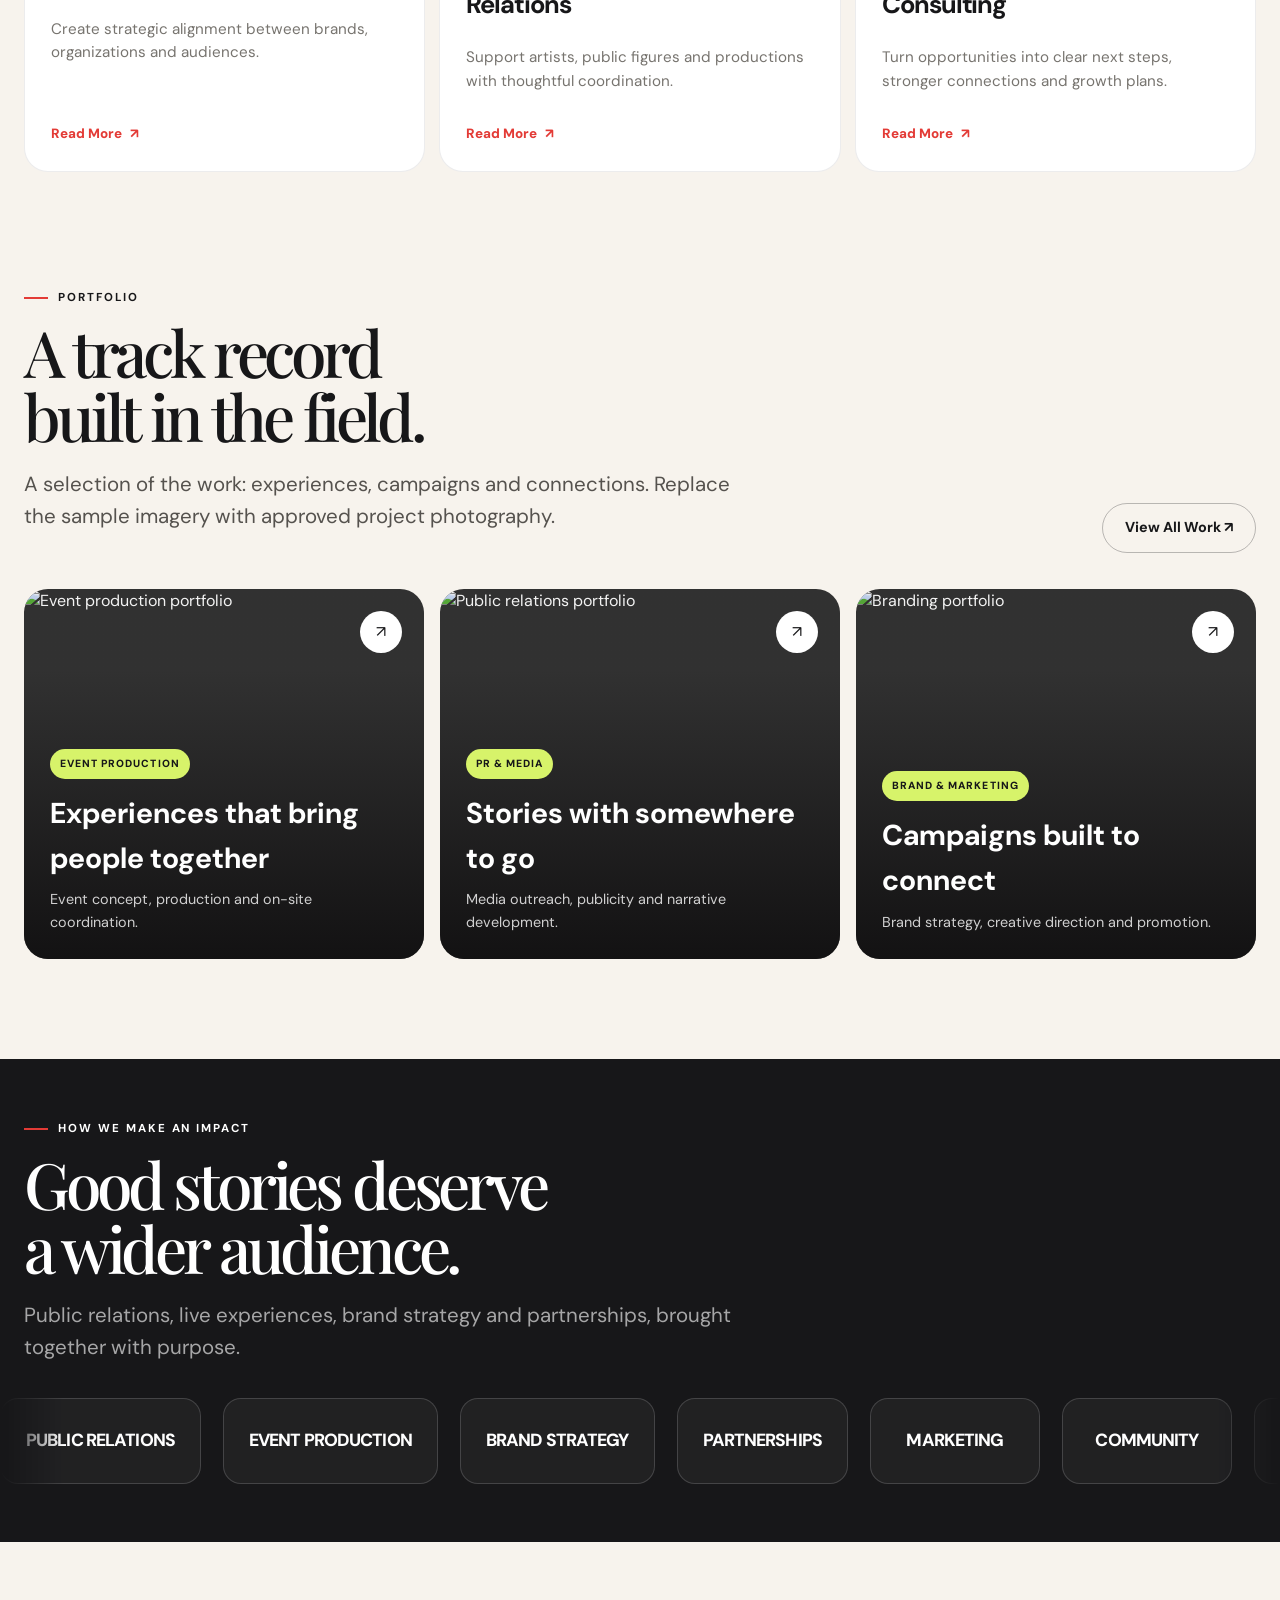
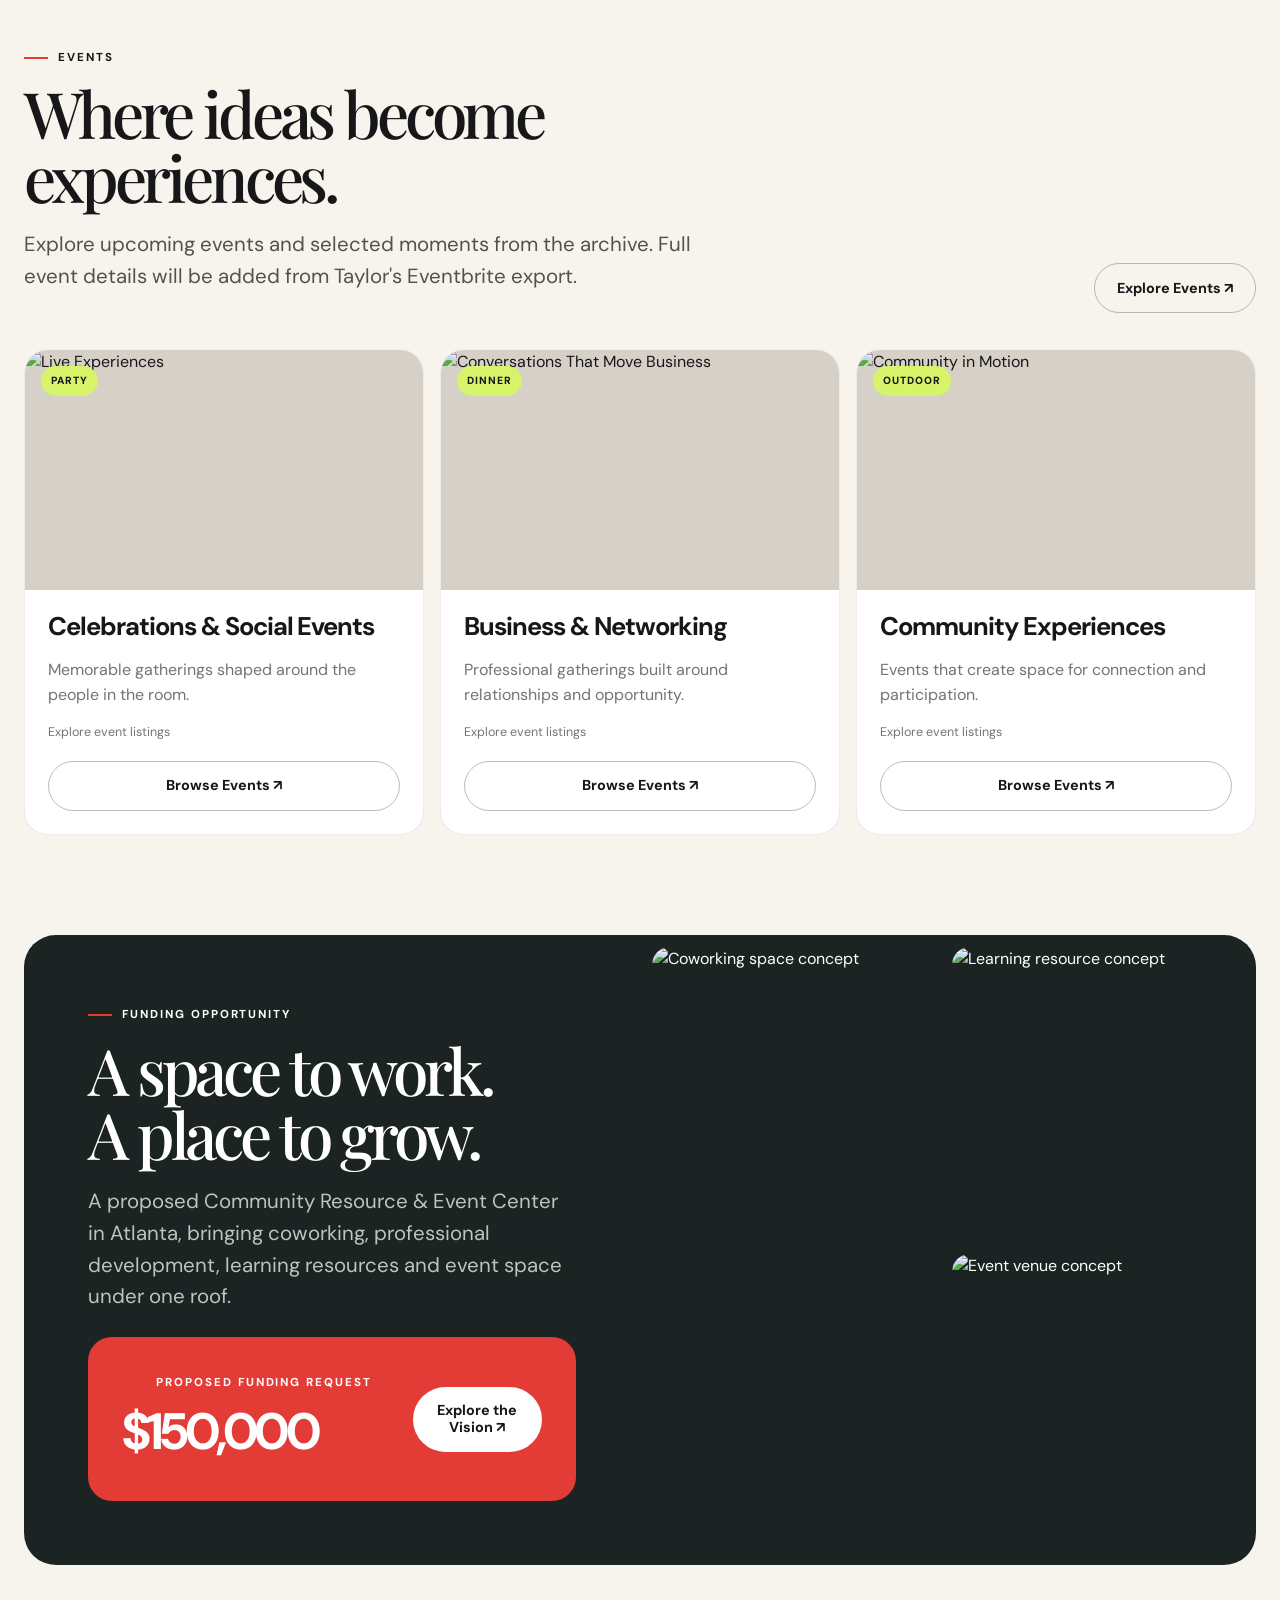
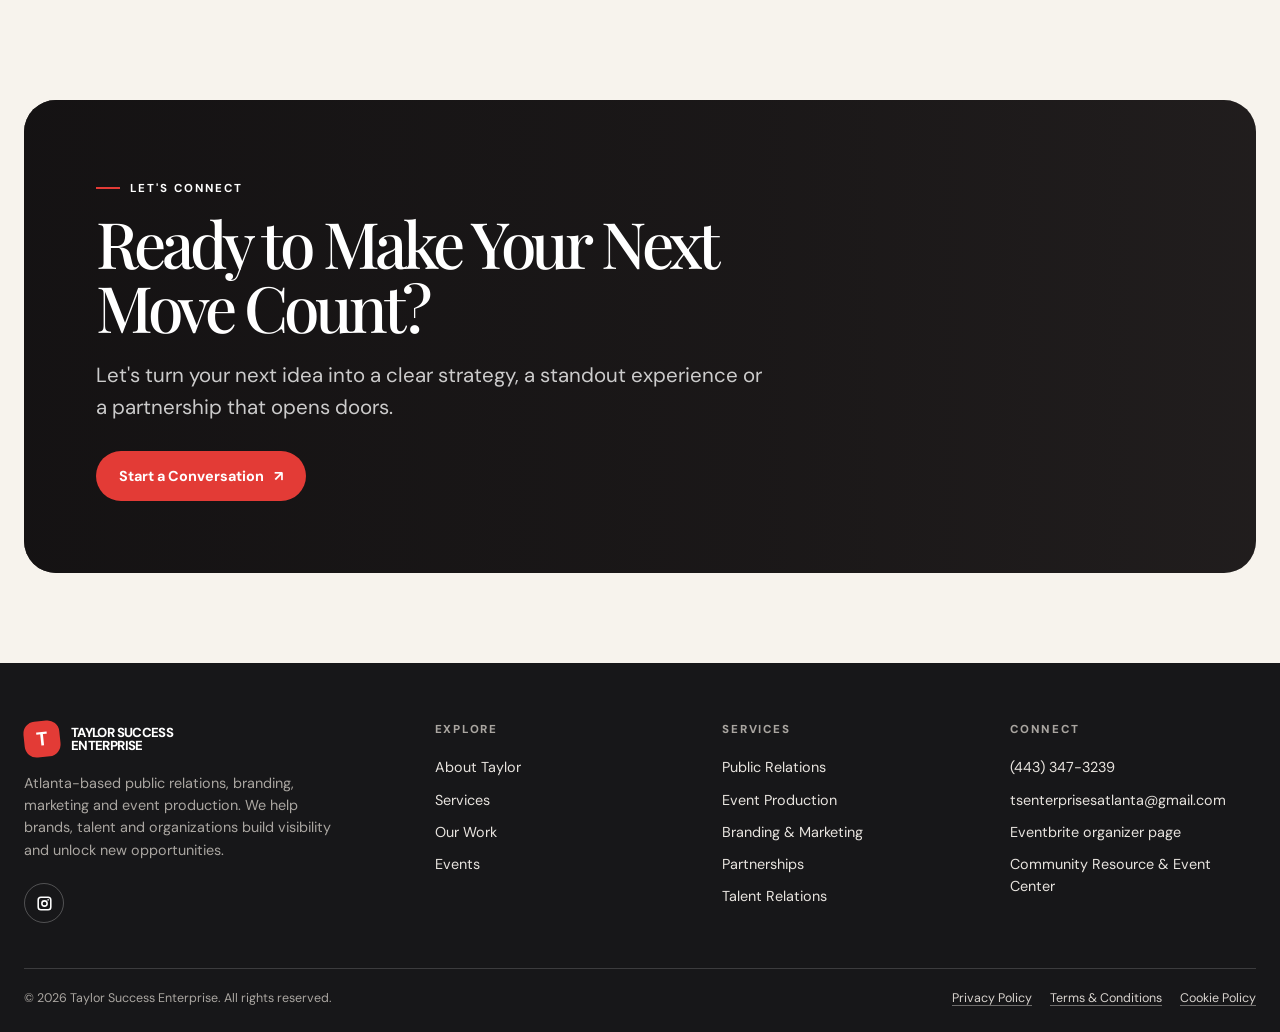
==== commit 117e7858: "Add files via upload" ====
--- a/index.html
+++ b/index.html
@@ -1,6 +1,20 @@
 <!DOCTYPE html>
 
-<html lang="en"><head><meta charset="utf-8"/><meta content="width=device-width,initial-scale=1" name="viewport"/><meta content="Taylor Success Enterprise is an Atlanta-based PR, marketing, branding and event production agency." name="description"/><meta content="#f7f3ed" name="theme-color"/><title>Home | Taylor Success Enterprise</title><link href="assets/styles.css" rel="stylesheet"/></head>
+<html lang="en"><head><meta charset="utf-8"/><meta content="width=device-width,initial-scale=1" name="viewport"/><meta content="Taylor Success Enterprise is an Atlanta-based public relations, branding, marketing and event production agency connecting brands, talent and organizations." name="description"/><meta content="#f7f3ed" name="theme-color"/><title>Home | Taylor Success Enterprise</title><link rel="canonical" href="https://taylorssuccessenterprise.com/"/><meta property="og:type" content="website"/><meta property="og:site_name" content="Taylor Success Enterprise"/><meta property="og:title" content="Home | Taylor Success Enterprise"/><meta property="og:description" content="Taylor Success Enterprise is an Atlanta-based public relations, branding, marketing and event production agency connecting brands, talent and organizations."/><meta property="og:url" content="https://taylorssuccessenterprise.com/"/><meta property="og:image" content="https://images.unsplash.com/photo-1492684223066-81342ee5ff30?auto=format&amp;fit=crop&amp;w=1200&amp;q=85"/><meta name="twitter:image" content="https://images.unsplash.com/photo-1492684223066-81342ee5ff30?auto=format&amp;fit=crop&amp;w=1200&amp;q=85"/><meta name="twitter:card" content="summary_large_image"/><meta name="twitter:title" content="Home | Taylor Success Enterprise"/><meta name="twitter:description" content="Taylor Success Enterprise is an Atlanta-based public relations, branding, marketing and event production agency connecting brands, talent and organizations."/><link href="assets/styles.css" rel="stylesheet"/><script type="application/ld+json">{
+  "@context": "https://schema.org",
+  "@type": "ProfessionalService",
+  "name": "Taylor Success Enterprise",
+  "url": "https://taylorssuccessenterprise.com/",
+  "description": "Atlanta-based public relations, branding, marketing and event production agency.",
+  "telephone": "+1-443-347-3239",
+  "email": "tsenterprisesatlanta@gmail.com",
+  "areaServed": ["Atlanta, Georgia", "United States"],
+  "founder": {"@type": "Person", "name": "Taylor Frucel"},
+  "sameAs": [
+    "https://www.instagram.com/iamtaylorfrucel/",
+    "https://www.eventbrite.com/o/taylors-enterprise-28628068455"
+  ]
+}</script></head>
 <body><header class="site-header"><div class="container nav-wrap">
 <a aria-label="Taylor Success Enterprise home" class="brand" href="index.html"><span class="brand-mark">T</span><span class="brand-name">TAYLOR SUCCESS<br/>ENTERPRISE</span></a>
 <nav aria-label="Main navigation" class="main-nav">
@@ -10,8 +24,30 @@
 <nav aria-label="Mobile navigation" class="mobile-nav"><a data-nav="" href="index.html">Home</a><a data-nav="" href="about.html">About</a><a data-nav="" href="services.html">Services</a><a data-nav="" href="work.html">Our Work</a><a data-nav="" href="events.html">Events</a><a data-nav="" href="resource-center.html">Resource Center</a><a data-nav="" href="contact.html">Contact</a><a class="btn btn-primary" href="contact.html">Inquire About a Project</a></nav></header><main>
 <section class="hero"><div class="container"><div class="hero-panel" style="--hero-image:url('https://images.unsplash.com/photo-1511578314322-379afb476865?auto=format&amp;fit=crop&amp;w=2000&amp;q=90')"><span class="hero-tag">Atlanta · Available Nationwide</span><div class="hero-content"><span class="eyebrow">Taylor Frucel · Publicist · Brand Strategist</span><h1 class="display serif">Business.<br/>People.<br/><em>Impact.</em></h1><p class="lead">We make brands impossible to ignore. Taylor Success Enterprise connects the right people, stories and platforms to help businesses, talent and organizations build visibility and unlock new opportunities.</p><div class="btn-row"><a class="btn btn-primary" href="contact.html">Inquire About a Project <span>↗︎</span></a><a class="btn btn-light" href="work.html">Explore Our Work</a></div></div></div>
 <div class="stats"><div class="stat"><strong data-count="45">45+</strong><span>Events produced in Atlanta</span></div><div class="stat"><strong data-count="220">220+</strong><span>Events coordinated nationwide</span></div><div class="stat"><strong>15+</strong><span>Years of experience</span></div><div class="stat"><strong>People-first</strong><span>Strategy with intention</span></div></div></div></section>
-<section class="section"><div class="container split reveal"><div><span class="eyebrow">The agency</span><h2 class="h2 serif">More than publicity.<br/><em>A partner in progress.</em></h2><p class="lead">Taylor Success Enterprise is an Atlanta-based public relations, branding, marketing and event production agency built around connection, creativity and execution.</p><p>From a sharp media narrative to a room full of the right people, the goal is the same: help good work get seen, remembered and moving forward.</p><div class="btn-row"><a class="btn btn-dark" href="about.html">Meet Taylor <span>↗︎</span></a></div></div><div class="photo-stack"><img alt="Professional portrait" class="photo-main" data-cms-image="index_portrait_for_taylor_frucel" src="https://images.unsplash.com/photo-1534528741775-53994a69daeb?auto=format&amp;fit=crop&amp;w=1000&amp;q=88"/><img alt="Live event production" class="photo-overlap" data-cms-image="index_live_event_production" src="https://images.unsplash.com/photo-1492684223066-81342ee5ff30?auto=format&amp;fit=crop&amp;w=1000&amp;q=85"/><div class="photo-note">Creative thinking.<br/>Real-world execution.</div></div></div></section>
+<section class="section"><div class="container split reveal"><div><span class="eyebrow">The agency</span><h2 class="h2 serif">More than publicity.<br/><em>A partner in progress.</em></h2><p class="lead">Taylor Success Enterprise is an Atlanta-based public relations, branding, marketing and event production agency built around connection, creativity and execution.</p><p>From a sharp media narrative to a room full of the right people, the goal is the same: help good work get seen, remembered and moving forward.</p><div class="btn-row"><a class="btn btn-dark" href="about.html">Meet Taylor <span>↗︎</span></a></div></div><div class="photo-stack"><img alt="Portrait placeholder. Replace with Taylor Frucel’s approved professional portrait." class="photo-main" data-cms-image="index_portrait_for_taylor_frucel" src="https://images.unsplash.com/photo-1534528741775-53994a69daeb?auto=format&amp;fit=crop&amp;w=1000&amp;q=88"/><img alt="Live event production" class="photo-overlap" data-cms-image="index_live_event_production" src="https://images.unsplash.com/photo-1492684223066-81342ee5ff30?auto=format&amp;fit=crop&amp;w=1000&amp;q=85"/><div class="photo-note">Creative thinking.<br/>Real-world execution.</div></div></div></section>
 <div class="marquee-text"><span>PUBLIC RELATIONS ✳ EVENT PRODUCTION ✳ BRAND STRATEGY ✳ PARTNERSHIPS ✳ PUBLIC RELATIONS ✳ EVENT PRODUCTION ✳ BRAND STRATEGY ✳ PARTNERSHIPS ✳ </span></div>
+<section class="brand-showcase" aria-labelledby="featured-brands-title">
+  <div class="container">
+    <div class="brand-showcase-head">
+      <div><span class="eyebrow">Culture, media &amp; business</span><h2 class="brand-showcase-title serif" id="featured-brands-title">Recognizable names.<br/><em>Big conversations.</em></h2></div>
+      <button class="brand-motion-toggle" type="button" aria-pressed="false">Pause logos</button>
+    </div>
+    <p class="brand-showcase-note">Brand marks are shown as visual references only. Their presence does not imply endorsement, sponsorship or a confirmed working relationship. Keep only marks Taylor has permission to display.</p>
+  </div>
+  <div class="brand-marquee" aria-label="Selected brand and media logo references">
+    <div class="brand-marquee-track">
+      <div class="brand-logo-item"><img loading="lazy" src="https://commons.wikimedia.org/wiki/Special:FilePath/Coca-Cola_logo.svg" alt="Coca-Cola logo"/><span class="logo-fallback">Coca-Cola</span></div>
+      <div class="brand-logo-item"><img loading="lazy" src="https://commons.wikimedia.org/wiki/Special:FilePath/BET-2021Logo.svg" alt="BET logo"/><span class="logo-fallback">BET</span></div>
+      <div class="brand-logo-item"><img loading="lazy" src="https://commons.wikimedia.org/wiki/Special:FilePath/Tubi_logo_2024.svg" alt="Tubi logo"/><span class="logo-fallback">tubi</span></div>
+      <div class="brand-logo-item"><img loading="lazy" src="https://commons.wikimedia.org/wiki/Special:FilePath/NBC_logo_2022_(vertical).svg" alt="NBC logo"/><span class="logo-fallback">NBC</span></div>
+      <div class="brand-logo-item"><img loading="lazy" src="https://commons.wikimedia.org/wiki/Special:FilePath/Revolt_TV_logo.png" alt="REVOLT logo"/><span class="logo-fallback">REVOLT</span></div>
+      <div class="brand-logo-item"><img loading="lazy" src="https://commons.wikimedia.org/wiki/Special:FilePath/IHeartRadio_Logo.svg" alt="iHeartRadio logo"/><span class="logo-fallback">iHeart</span></div>
+      <div class="brand-logo-item investfest"><img loading="lazy" src="https://investfest.com/wp-content/uploads/elementor/thumbs/invest-fest-2026-logo-rnnmxgy1ru86fvw1bgx2425i8l7pamaotubuxurqca.png" alt="Invest Fest 2026 logo placeholder"/><span class="logo-fallback">INVEST FEST</span></div>
+      <div class="brand-logo-item zeus"><img loading="lazy" src="https://commons.wikimedia.org/wiki/Special:FilePath/Zeus_Network_logo.svg" alt="Zeus Network logo"/><span class="logo-fallback">ZEUS <small>NETWORK</small></span></div>
+    </div>
+  </div>
+</section>
+
 <section class="section"><div class="container"><div class="section-head reveal"><div><span class="eyebrow">What we do</span><h2 class="h2 serif">Strategic services<br/>for brands that mean business.</h2><p class="lead">The right mix of story, visibility, relationships and experience for what you're building.</p></div><a class="btn btn-outline" href="services.html">View All Services ↗︎</a></div><div class="service-grid">
 <article class="service-card reveal"><div class="service-icon">✳</div><h3 class="h3">Public Relations &amp; Media Strategy</h3><p>Build credibility with a clear story, smart media outreach and purposeful publicity.</p><a class="read-more" href="services.html?service=pr-media">Read More <span>↗︎</span></a></article><article class="service-card reveal"><div class="service-icon">◉</div><h3 class="h3">Event Production &amp; Management</h3><p>From concept to curtain call, create experiences people remember.</p><a class="read-more" href="services.html?service=events">Read More <span>↗︎</span></a></article><article class="service-card reveal"><div class="service-icon">✦</div><h3 class="h3">Branding &amp; Marketing Campaigns</h3><p>Connect your identity, message and marketing into one recognizable story.</p><a class="read-more" href="services.html?service=branding">Read More <span>↗︎</span></a></article><article class="service-card reveal"><div class="service-icon">↗︎</div><h3 class="h3">Sponsorships &amp; Partnerships</h3><p>Create strategic alignment between brands, organizations and audiences.</p><a class="read-more" href="services.html?service=partnerships">Read More <span>↗︎</span></a></article><article class="service-card reveal"><div class="service-icon">✺</div><h3 class="h3">Talent &amp; Entertainment Relations</h3><p>Support artists, public figures and productions with thoughtful coordination.</p><a class="read-more" href="services.html?service=talent">Read More <span>↗︎</span></a></article><article class="service-card reveal"><div class="service-icon">⌁</div><h3 class="h3">Business Development &amp; Consulting</h3><p>Turn opportunities into clear next steps, stronger connections and growth plans.</p><a class="read-more" href="services.html?service=business">Read More <span>↗︎</span></a></article></div></div></section>
 <section class="section" style="padding-top:10px"><div class="container"><div class="section-head reveal"><div><span class="eyebrow">Portfolio</span><h2 class="h2 serif">A track record<br/>built in the field.</h2><p class="lead">A selection of the work: experiences, campaigns and connections. Replace the sample imagery with approved project photography.</p></div><a class="btn btn-outline" href="work.html">View All Work ↗︎</a></div><div class="work-grid">
@@ -26,11 +62,11 @@
 <section class="cta-section"><div class="container"><div class="cta-panel" data-cms-bg-image="index_index_cta_image" style="--cta-image:url('https://images.unsplash.com/photo-1511795409834-ef04bbd61622?auto=format&amp;fit=crop&amp;w=1000&amp;q=85')"><div class="cta-content"><span class="eyebrow">Let's connect</span><h2 class="h2 serif">Ready to Make Your Next Move Count?</h2><p class="lead">Let's turn your next idea into a clear strategy, a standout experience or a partnership that opens doors.</p><div class="btn-row"><a class="btn btn-primary" href="contact.html">Start a Conversation <span aria-hidden="true">↗︎</span></a></div></div></div></div></section></main><footer class="site-footer"><div class="container"><div class="footer-grid">
 <div><a class="brand footer-brand" href="index.html"><span class="brand-mark">T</span><span class="brand-name">TAYLOR SUCCESS<br>ENTERPRISE</br></span></a><p class="footer-copy">Atlanta-based public relations, branding, marketing and event production. We help brands, talent and organizations build visibility and unlock new opportunities.</p><div class="socials">
 <a aria-label="Instagram" href="https://www.instagram.com/iamtaylorfrucel/" rel="noopener" target="_blank"><svg aria-hidden="true" viewbox="0 0 24 24"><path d="M7 2h10a5 5 0 0 1 5 5v10a5 5 0 0 1-5 5H7a5 5 0 0 1-5-5V7a5 5 0 0 1 5-5zm0 2.2A2.8 2.8 0 0 0 4.2 7v10A2.8 2.8 0 0 0 7 19.8h10a2.8 2.8 0 0 0 2.8-2.8V7A2.8 2.8 0 0 0 17 4.2H7zm5 3a4.8 4.8 0 1 1 0 9.6 4.8 4.8 0 0 1 0-9.6zm0 2.2a2.6 2.6 0 1 0 0 5.2 2.6 2.6 0 0 0 0-5.2zm5.1-3.6a1.1 1.1 0 1 1 0 2.2 1.1 1.1 0 0 1 0-2.2z"></path></svg></a>
-<a aria-label="Facebook" href="https://www.facebook.com/" rel="noopener" target="_blank"><svg aria-hidden="true" viewbox="0 0 24 24"><path d="M13.4 21v-8.2h2.8l.4-3.2h-3.2V7.5c0-.9.3-1.6 1.6-1.6h1.7V3.1c-.3 0-1.3-.1-2.5-.1-2.5 0-4.2 1.5-4.2 4.3v2.4H7.2v3.2H10V21h3.4z"></path></svg></a>
-<a aria-label="LinkedIn" href="https://www.linkedin.com/" rel="noopener" target="_blank"><svg aria-hidden="true" viewbox="0 0 24 24"><path d="M5.2 3a2.2 2.2 0 1 1 0 4.4 2.2 2.2 0 0 1 0-4.4zM3.4 9h3.6v12H3.4V9zm5.8 0h3.4v1.6h.1c.5-.9 1.7-1.9 3.5-1.9 3.7 0 4.4 2.4 4.4 5.5V21H17v-6c0-1.4 0-3.1-1.9-3.1s-2.2 1.5-2.2 3V21H9.2V9z"></path></svg></a>
-<a aria-label="YouTube" href="https://www.youtube.com/" rel="noopener" target="_blank"><svg aria-hidden="true" viewbox="0 0 24 24"><path d="M23 7.1a3 3 0 0 0-2.1-2.1C19 4.5 12 4.5 12 4.5s-7 0-8.9.5A3 3 0 0 0 1 7.1 31 31 0 0 0 .5 12 31 31 0 0 0 1 16.9a3 3 0 0 0 2.1 2.1c1.9.5 8.9.5 8.9.5s7 0 8.9-.5a3 3 0 0 0 2.1-2.1 31 31 0 0 0 .5-4.9 31 31 0 0 0-.5-4.9zM9.7 15.2V8.8l5.7 3.2-5.7 3.2z"></path></svg></a>
+
+
+
 </div></div>
 <div><div class="footer-title">Explore</div><div class="footer-links"><a href="about.html">About Taylor</a><a href="services.html">Services</a><a href="work.html">Our Work</a><a href="events.html">Events</a></div></div>
 <div><div class="footer-title">Services</div><div class="footer-links"><a href="services.html?service=pr-media">Public Relations</a><a href="services.html?service=events">Event Production</a><a href="services.html?service=branding">Branding &amp; Marketing</a><a href="services.html?service=partnerships">Partnerships</a><a href="services.html?service=talent">Talent Relations</a></div></div>
-<div><div class="footer-title">Connect</div><div class="footer-links"><a href="tel:+12403551524">(240) 355-1524</a><a href="mailto:tsenterprisesatlanta@gmail.com">tsenterprisesatlanta@gmail.com</a><a href="https://www.eventbrite.com/o/taylors-enterprise-28628068455" rel="noopener" target="_blank">Eventbrite organizer page</a><a href="resource-center.html">Community Resource &amp; Event Center</a></div></div>
+<div><div class="footer-title">Connect</div><div class="footer-links"><a href="tel:+14433473239">(443) 347-3239</a><a href="mailto:tsenterprisesatlanta@gmail.com">tsenterprisesatlanta@gmail.com</a><a href="https://www.eventbrite.com/o/taylors-enterprise-28628068455" rel="noopener" target="_blank">Eventbrite organizer page</a><a href="resource-center.html">Community Resource &amp; Event Center</a></div></div>
 </div><div class="footer-bottom"><span>© 2026 Taylor Success Enterprise. All rights reserved.</span><span><nav aria-label="Legal" class="legal-links"><a href="privacy.html">Privacy Policy</a><a href="terms.html">Terms &amp; Conditions</a><a href="cookies.html">Cookie Policy</a></nav></span></div></div></footer><div aria-hidden="true" class="modal-backdrop" id="service-modal"><section aria-labelledby="service-modal-title" aria-modal="true" class="service-modal" role="dialog"><button aria-label="Close service details" class="modal-close" type="button">×</button><div class="modal-inner"><div class="modal-top"><div class="service-icon">✦</div><div><span class="eyebrow">Service detail</span><h2 class="h2 modal-title" id="service-modal-title">Service title</h2></div></div><p class="lead modal-intro"></p><p class="modal-copy"></p><div class="modal-gallery"></div></div></section></div><script defer="" src="assets/site.js"></script></body></html>
--- a/assets/styles.css
+++ b/assets/styles.css
@@ -56,3 +56,48 @@
 
 /* Keep directional arrows as text glyphs rather than emoji on mobile */
 .btn, .text-link, .archive-link, .event-footer a { font-variant-emoji: text; }
+
+
+/* Featured brand reference carousel */
+.brand-showcase{padding:76px 0 68px;overflow:hidden;background:#fff}
+.brand-showcase-head{display:flex;align-items:end;justify-content:space-between;gap:24px;margin-bottom:14px}
+.brand-showcase-title{font-size:clamp(2.1rem,4.2vw,3.6rem);line-height:.98;letter-spacing:-.055em;margin:12px 0 0}
+.brand-showcase-title em{color:var(--red);font-weight:500}
+.brand-motion-toggle{border:1px solid var(--line);background:transparent;border-radius:999px;padding:10px 16px;font-size:.78rem;font-weight:700;white-space:nowrap}
+.brand-showcase-note{font-size:.76rem;color:var(--muted);max-width:780px;margin:0 0 28px}
+.brand-marquee{overflow:hidden;position:relative;width:100%;mask-image:linear-gradient(90deg,transparent,#000 5%,#000 95%,transparent)}
+.brand-marquee-track{display:flex;align-items:center;gap:24px;width:max-content;padding:8px 24px;animation:brand-drift 38s linear infinite}
+.brand-marquee:hover .brand-marquee-track,.brand-marquee.is-paused .brand-marquee-track{animation-play-state:paused}
+.brand-logo-item{width:178px;height:88px;display:flex;align-items:center;justify-content:center;flex:0 0 auto;padding:20px 24px;border:1px solid rgba(23,23,25,.08);border-radius:18px;background:#fff}
+.brand-logo-item img{max-width:100%;max-height:46px;width:auto;height:auto;object-fit:contain}
+.brand-logo-item .logo-fallback{display:none;font-weight:800;font-size:1.3rem;letter-spacing:-.045em;text-align:center;color:#171719}
+.brand-logo-item.logo-fallback-active img{display:none}
+.brand-logo-item.logo-fallback-active .logo-fallback{display:block}
+.brand-logo-text .logo-fallback{display:block;font-size:1.15rem;letter-spacing:.08em}
+.brand-logo-text.investfest .logo-fallback{font-size:1rem;letter-spacing:.12em}
+.brand-logo-text.zeus .logo-fallback{font-size:1.35rem;letter-spacing:.18em}
+.brand-logo-text.zeus small{display:block;font-size:.52rem;letter-spacing:.28em;text-align:center;margin-top:3px}
+@keyframes brand-drift{from{transform:translateX(0)}to{transform:translateX(-50%)}}
+
+/* Grammy-season concept card */
+.grammy-preview-section{padding-top:30px}
+.grammy-preview{display:grid;grid-template-columns:minmax(0, .92fr) minmax(0,1.08fr);overflow:hidden;border-radius:28px;background:#171719;color:#fff;box-shadow:var(--shadow)}
+.grammy-preview-art{position:relative;min-height:540px;background:#26201d;overflow:hidden}
+.grammy-event-photo{width:100%;height:100%;min-height:540px;object-fit:cover;opacity:.62;position:absolute;inset:0}
+.grammy-preview-art:after{content:"";position:absolute;inset:0;background:linear-gradient(180deg,rgba(0,0,0,.05),rgba(0,0,0,.58))}
+.grammy-trophy-mark{position:absolute;z-index:2;left:50%;top:50%;transform:translate(-50%,-58%);height:170px;width:auto;max-width:90%;filter:brightness(0) invert(1);opacity:.96}
+.grammy-art-label{position:absolute;z-index:3;bottom:22px;left:24px;right:24px;font-size:.68rem;letter-spacing:.08em;text-transform:uppercase;color:#fff}
+.grammy-preview-copy{padding:clamp(28px,5vw,64px);align-self:center}
+.grammy-preview-copy .eyebrow{color:#e6c780}
+.grammy-preview-copy .h2{margin-top:18px}
+.grammy-preview-copy .h2 em{color:#e6c780}
+.grammy-preview-copy .lead{color:#e6e0d9}
+.grammy-preview-copy>p:not(.lead){color:#d0cbc5}
+.event-facts{display:grid;grid-template-columns:repeat(3,minmax(0,1fr));gap:12px;margin:28px 0}
+.event-facts span{font-size:.8rem;color:#d0cbc5;border-top:1px solid rgba(255,255,255,.22);padding-top:10px}
+.event-facts strong{display:block;color:#fff;font-size:.68rem;letter-spacing:.08em;text-transform:uppercase;margin-bottom:5px}
+.grammy-preview-copy .btn-outline{border-color:rgba(255,255,255,.5);color:#fff}
+.grammy-preview-copy .btn-outline:hover{background:#fff;color:#171719}
+.grammy-disclaimer{font-size:.72rem!important;line-height:1.55;color:#b7b0a9!important;margin-top:22px}
+@media(max-width:820px){.brand-showcase-head{align-items:start;flex-direction:column}.brand-showcase{padding:58px 0}.brand-logo-item{width:150px;height:78px}.brand-marquee-track{gap:14px}.grammy-preview{grid-template-columns:1fr}.grammy-preview-art,.grammy-event-photo{min-height:300px;height:300px}.grammy-trophy-mark{height:120px}.event-facts{grid-template-columns:1fr;gap:8px}.event-facts span{padding-top:8px}}
+@media(prefers-reduced-motion:reduce){.brand-marquee-track{animation:none!important}}
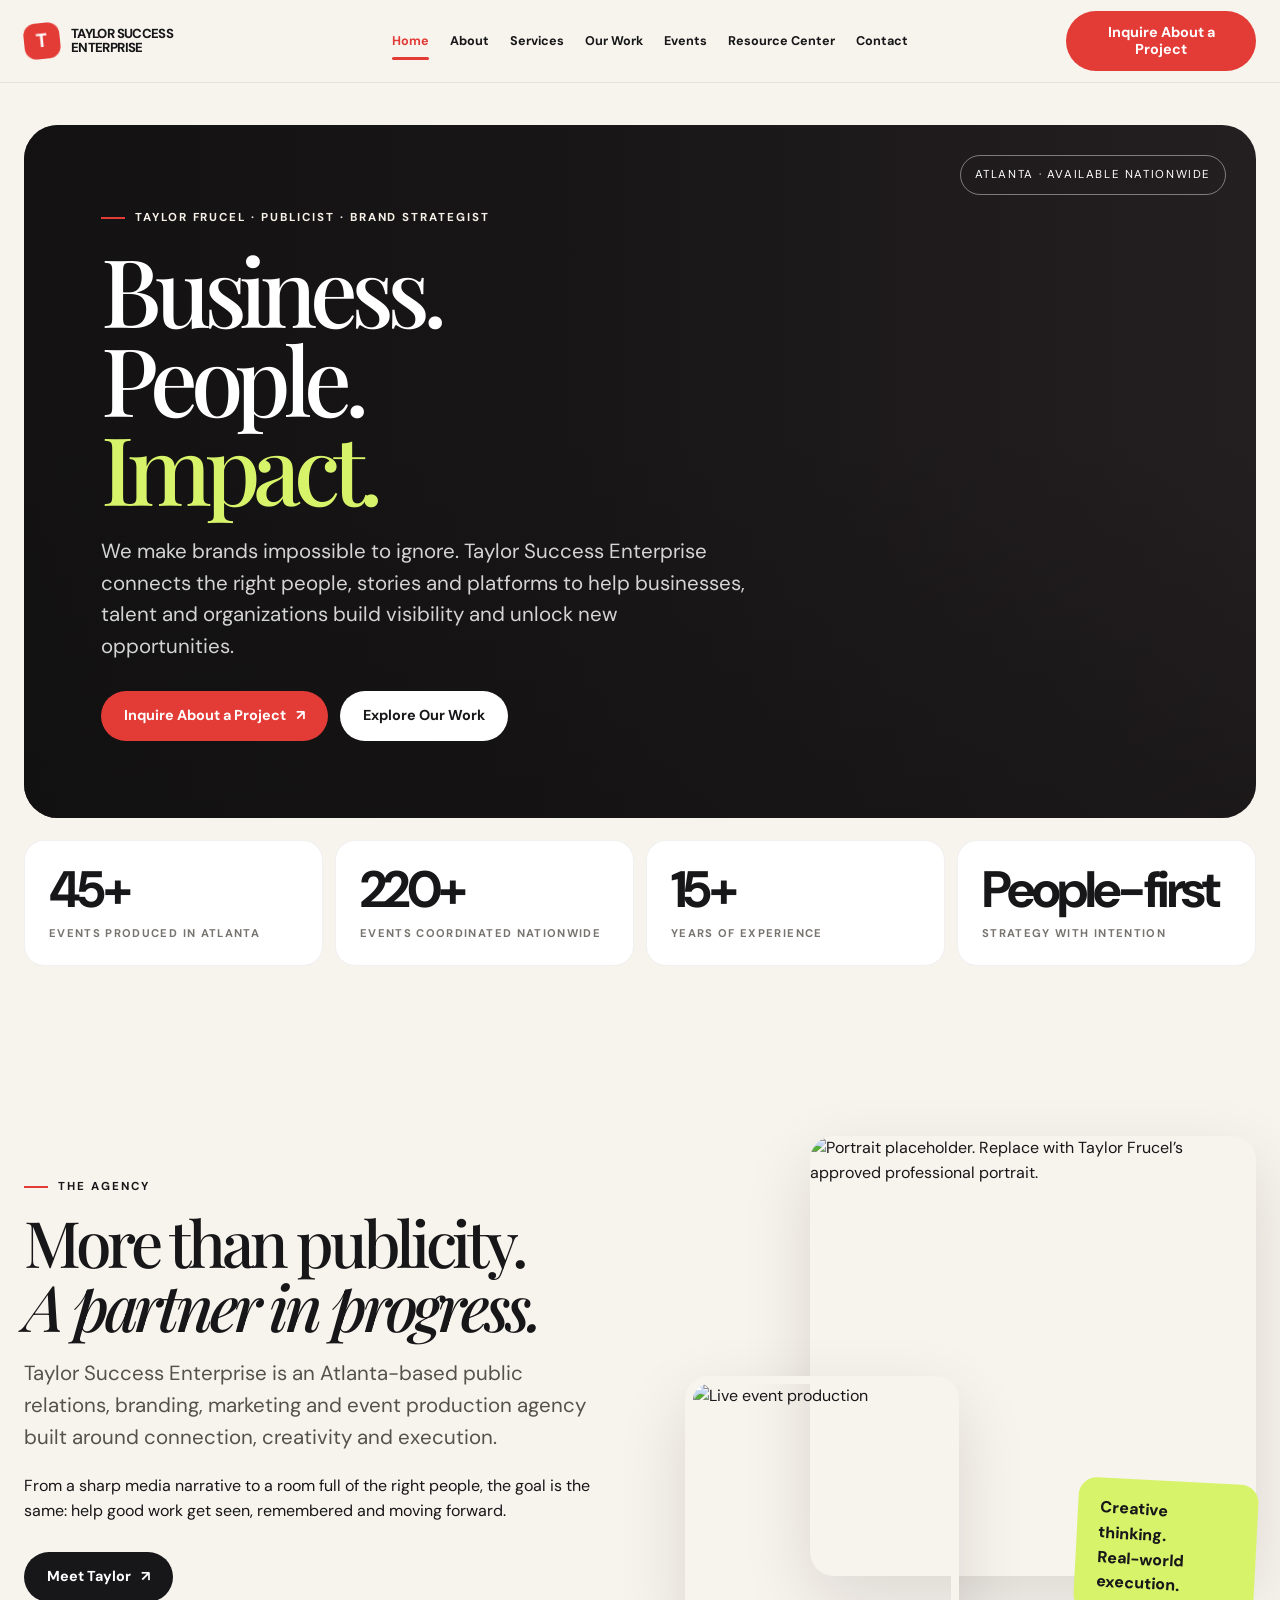
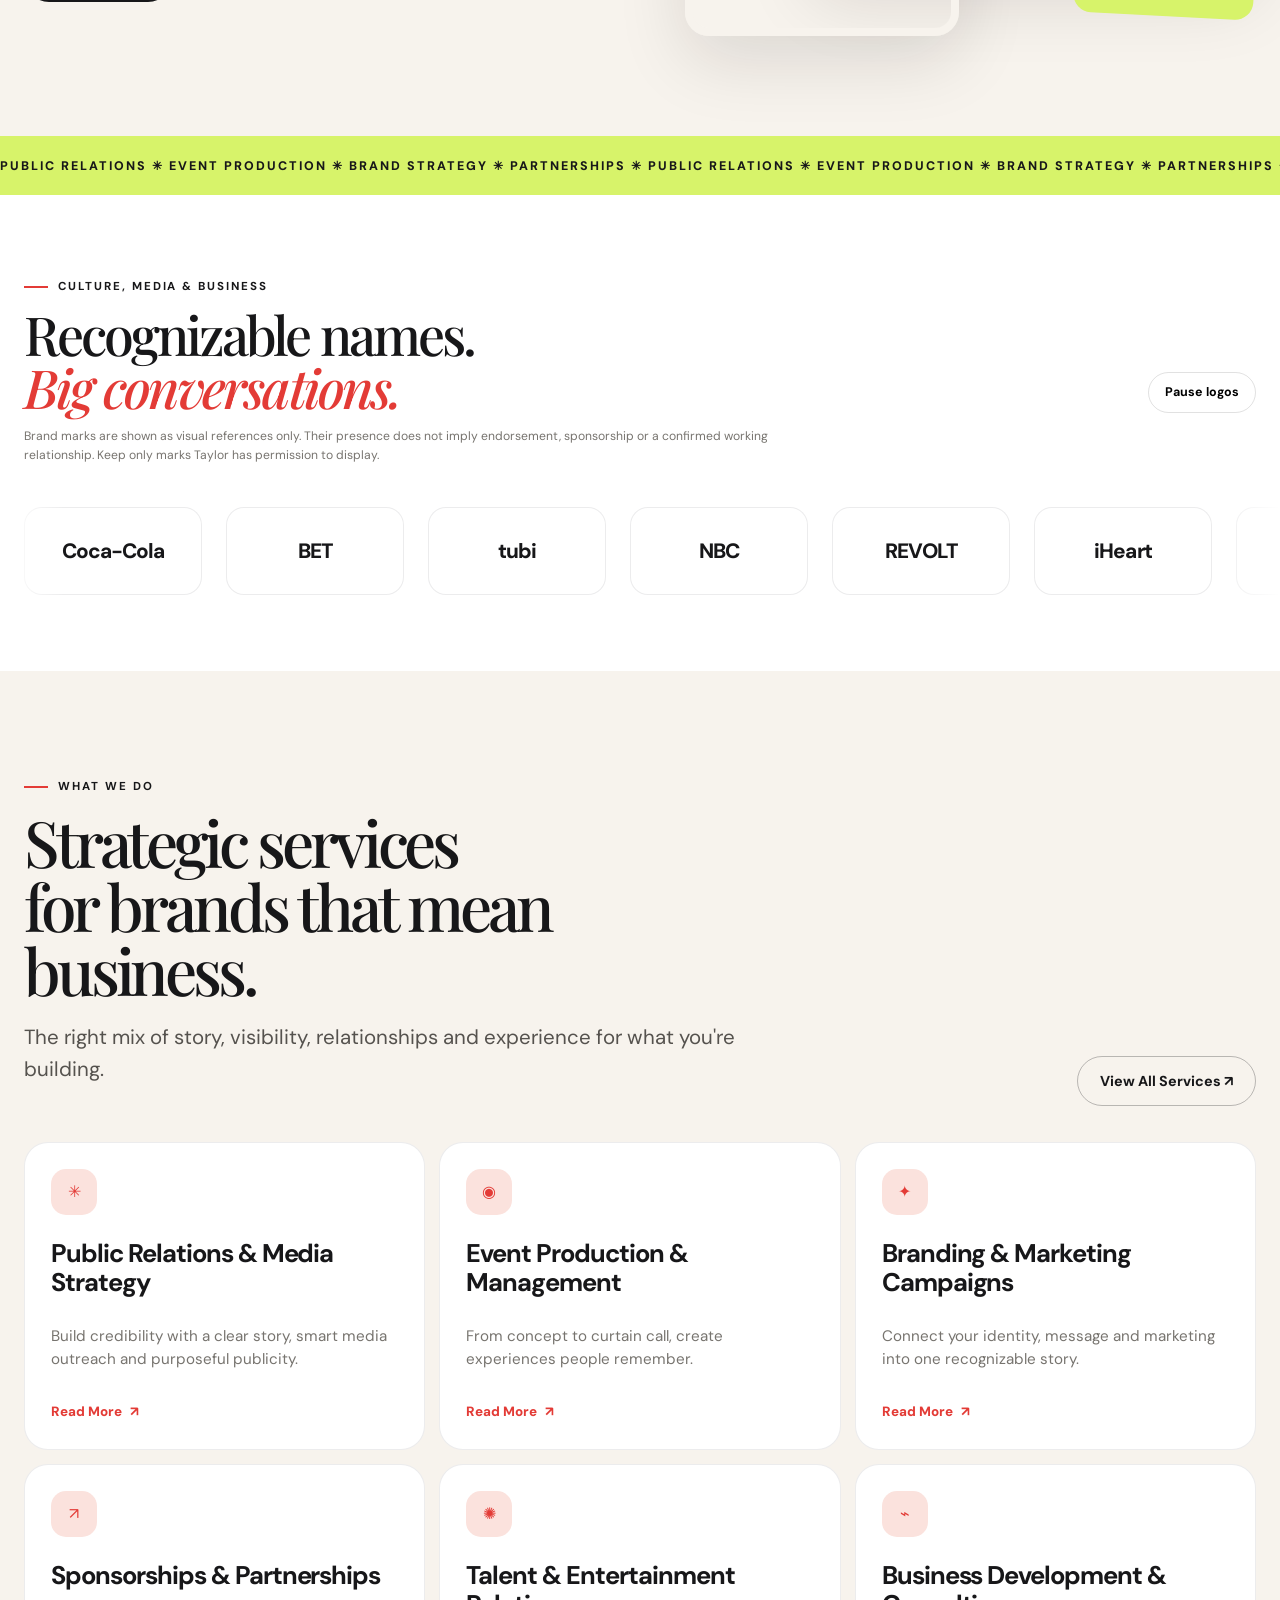
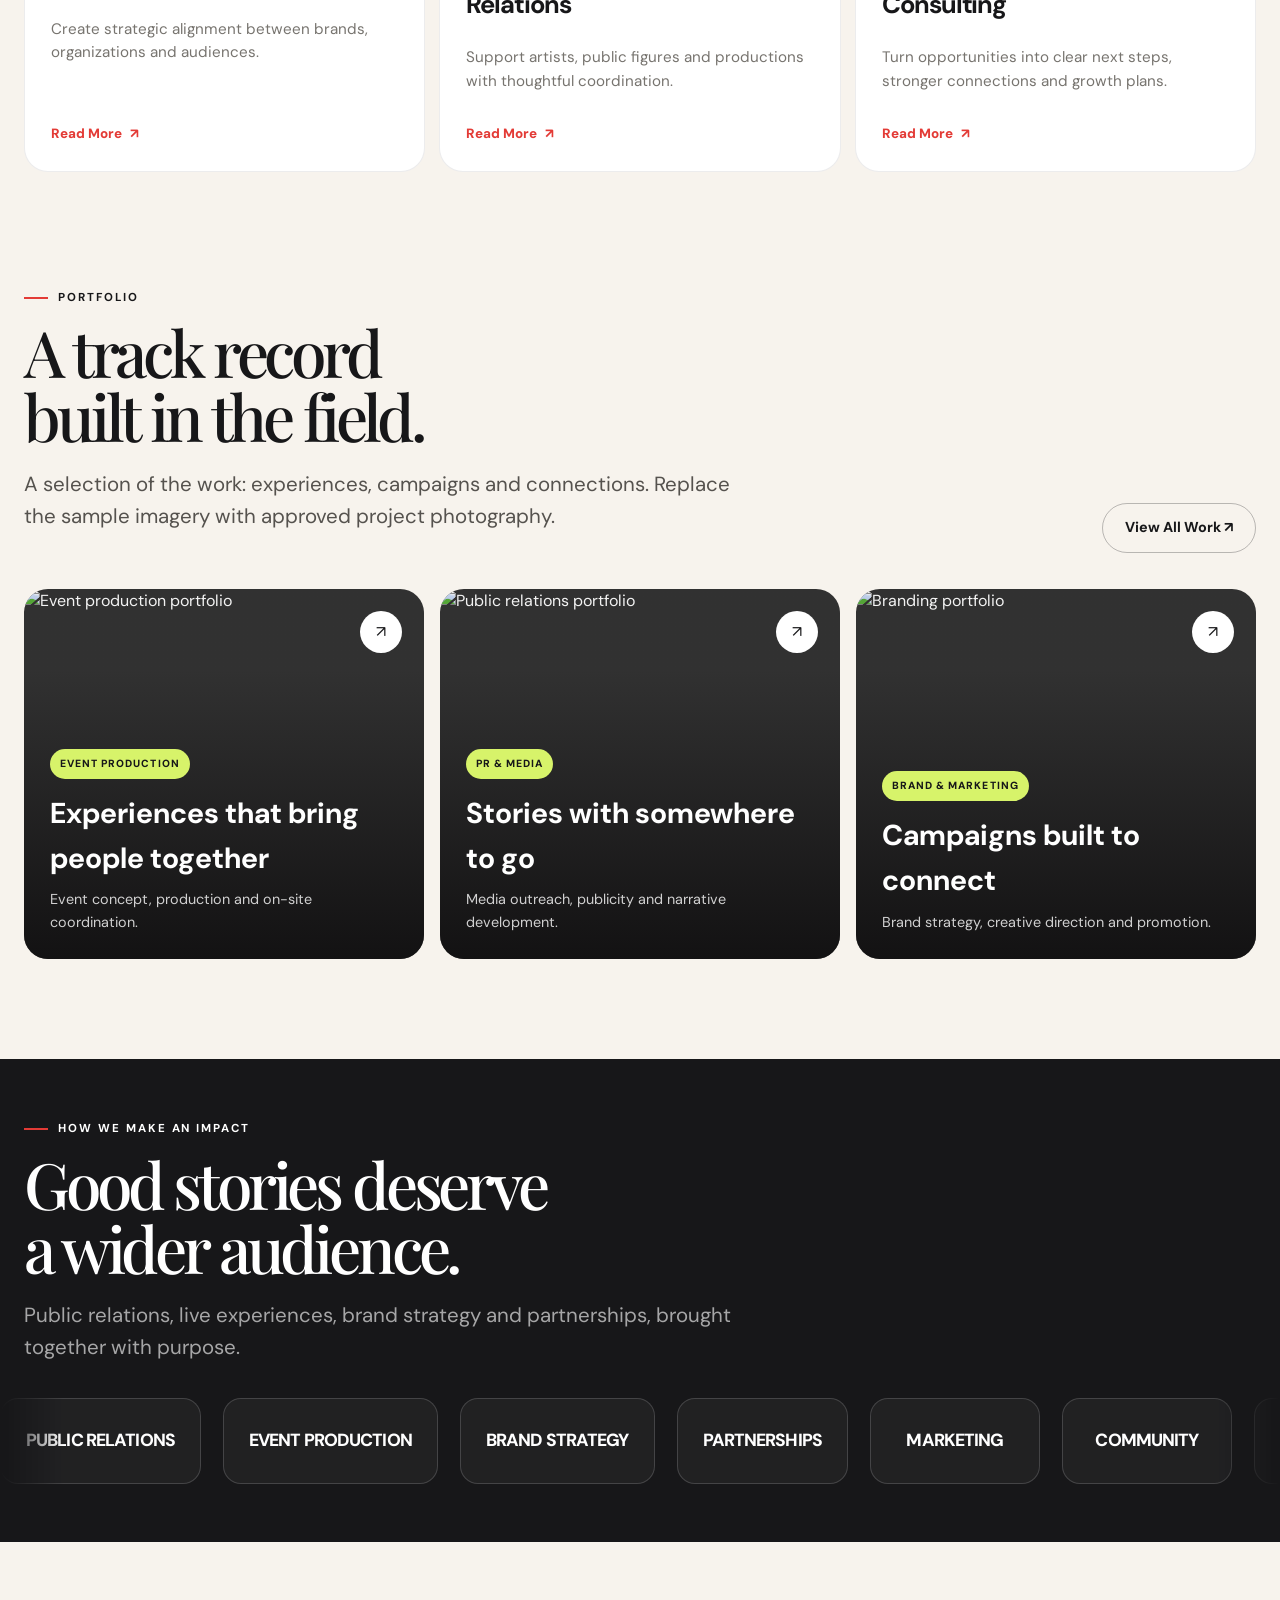
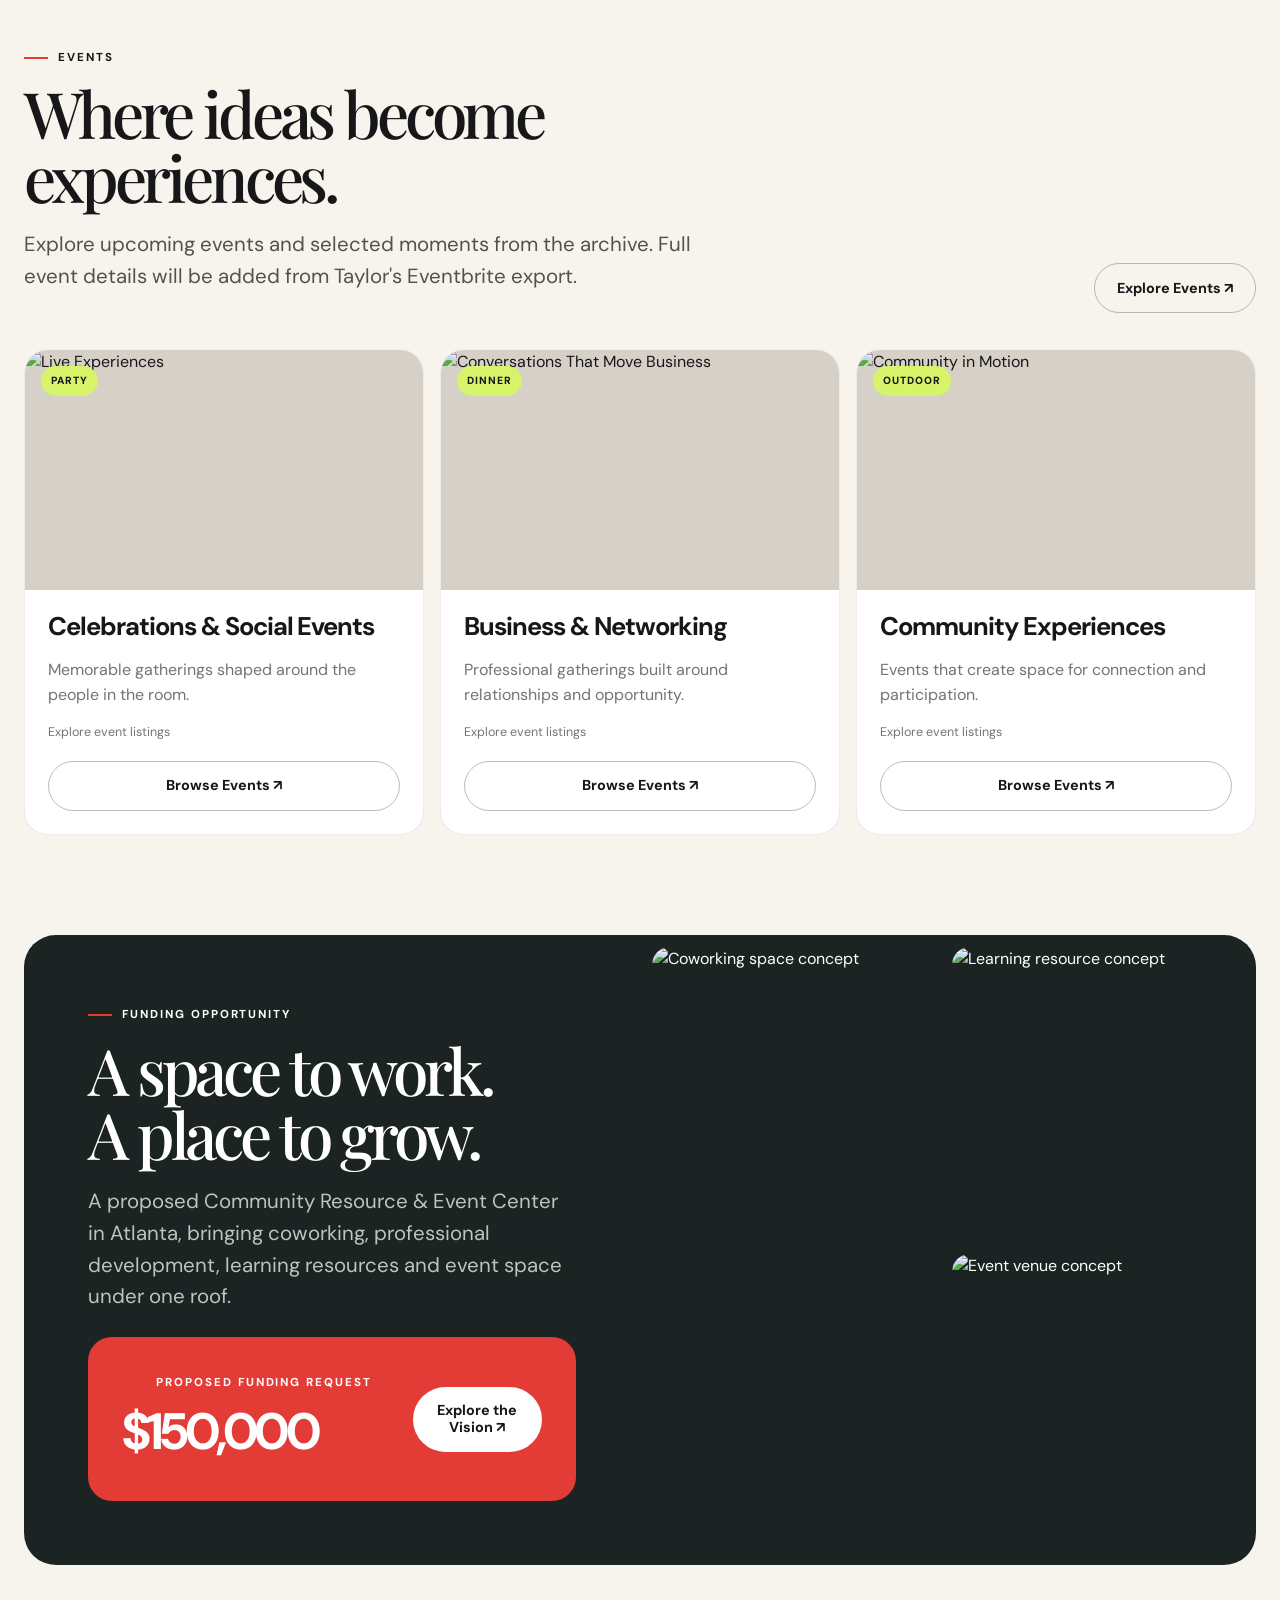
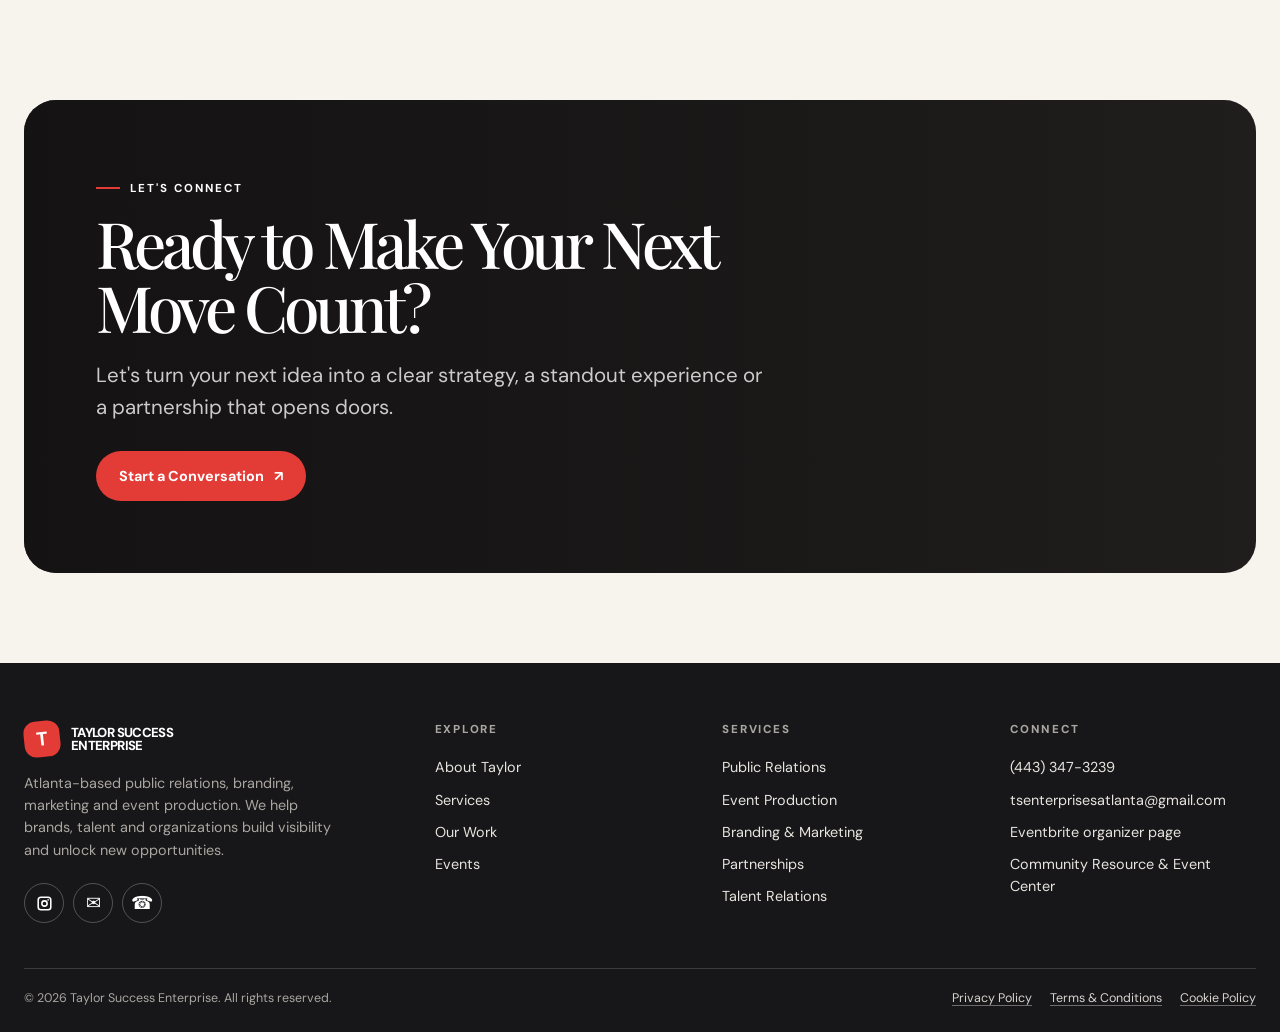
==== commit 7e6170d5: "Add files via upload" ====
--- a/index.html
+++ b/index.html
@@ -12,7 +12,7 @@
   "founder": {"@type": "Person", "name": "Taylor Frucel"},
   "sameAs": [
     "https://www.instagram.com/iamtaylorfrucel/",
-    "https://www.eventbrite.com/o/taylors-enterprise-28628068455"
+    "https://www.eventbrite.com/o/taylors-enterprise-28628068455?utm_source=ig&utm_medium=social&utm_content=link_in_bio"
   ]
 }</script></head>
 <body><header class="site-header"><div class="container nav-wrap">
@@ -24,7 +24,7 @@
 <nav aria-label="Mobile navigation" class="mobile-nav"><a data-nav="" href="index.html">Home</a><a data-nav="" href="about.html">About</a><a data-nav="" href="services.html">Services</a><a data-nav="" href="work.html">Our Work</a><a data-nav="" href="events.html">Events</a><a data-nav="" href="resource-center.html">Resource Center</a><a data-nav="" href="contact.html">Contact</a><a class="btn btn-primary" href="contact.html">Inquire About a Project</a></nav></header><main>
 <section class="hero"><div class="container"><div class="hero-panel" style="--hero-image:url('https://images.unsplash.com/photo-1511578314322-379afb476865?auto=format&amp;fit=crop&amp;w=2000&amp;q=90')"><span class="hero-tag">Atlanta · Available Nationwide</span><div class="hero-content"><span class="eyebrow">Taylor Frucel · Publicist · Brand Strategist</span><h1 class="display serif">Business.<br/>People.<br/><em>Impact.</em></h1><p class="lead">We make brands impossible to ignore. Taylor Success Enterprise connects the right people, stories and platforms to help businesses, talent and organizations build visibility and unlock new opportunities.</p><div class="btn-row"><a class="btn btn-primary" href="contact.html">Inquire About a Project <span>↗︎</span></a><a class="btn btn-light" href="work.html">Explore Our Work</a></div></div></div>
 <div class="stats"><div class="stat"><strong data-count="45">45+</strong><span>Events produced in Atlanta</span></div><div class="stat"><strong data-count="220">220+</strong><span>Events coordinated nationwide</span></div><div class="stat"><strong>15+</strong><span>Years of experience</span></div><div class="stat"><strong>People-first</strong><span>Strategy with intention</span></div></div></div></section>
-<section class="section"><div class="container split reveal"><div><span class="eyebrow">The agency</span><h2 class="h2 serif">More than publicity.<br/><em>A partner in progress.</em></h2><p class="lead">Taylor Success Enterprise is an Atlanta-based public relations, branding, marketing and event production agency built around connection, creativity and execution.</p><p>From a sharp media narrative to a room full of the right people, the goal is the same: help good work get seen, remembered and moving forward.</p><div class="btn-row"><a class="btn btn-dark" href="about.html">Meet Taylor <span>↗︎</span></a></div></div><div class="photo-stack"><img alt="Portrait placeholder. Replace with Taylor Frucel’s approved professional portrait." class="photo-main" data-cms-image="index_portrait_for_taylor_frucel" src="https://images.unsplash.com/photo-1534528741775-53994a69daeb?auto=format&amp;fit=crop&amp;w=1000&amp;q=88"/><img alt="Live event production" class="photo-overlap" data-cms-image="index_live_event_production" src="https://images.unsplash.com/photo-1492684223066-81342ee5ff30?auto=format&amp;fit=crop&amp;w=1000&amp;q=85"/><div class="photo-note">Creative thinking.<br/>Real-world execution.</div></div></div></section>
+<section class="section"><div class="container split reveal"><div><span class="eyebrow">The agency</span><h2 class="h2 serif">More than publicity.<br/><em>A partner in progress.</em></h2><p class="lead">Taylor Success Enterprise is an Atlanta-based public relations, branding, marketing and event production agency built around connection, creativity and execution.</p><p>From a sharp media narrative to a room full of the right people, the goal is the same: help good work get seen, remembered and moving forward.</p><div class="btn-row"><a class="btn btn-dark" href="about.html">Meet Taylor <span>↗︎</span></a></div></div><div class="photo-stack"><img alt="Portrait placeholder. Replace with Taylor Frucel’s approved professional portrait." class="photo-main" data-cms-image="index_image_01" src="https://images.unsplash.com/photo-1534528741775-53994a69daeb?auto=format&amp;fit=crop&amp;w=1000&amp;q=88"/><img alt="Live event production" class="photo-overlap" data-cms-image="index_image_02" src="https://images.unsplash.com/photo-1492684223066-81342ee5ff30?auto=format&amp;fit=crop&amp;w=1000&amp;q=85"/><div class="photo-note">Creative thinking.<br/>Real-world execution.</div></div></div></section>
 <div class="marquee-text"><span>PUBLIC RELATIONS ✳ EVENT PRODUCTION ✳ BRAND STRATEGY ✳ PARTNERSHIPS ✳ PUBLIC RELATIONS ✳ EVENT PRODUCTION ✳ BRAND STRATEGY ✳ PARTNERSHIPS ✳ </span></div>
 <section class="brand-showcase" aria-labelledby="featured-brands-title">
   <div class="container">
@@ -51,22 +51,22 @@
 <section class="section"><div class="container"><div class="section-head reveal"><div><span class="eyebrow">What we do</span><h2 class="h2 serif">Strategic services<br/>for brands that mean business.</h2><p class="lead">The right mix of story, visibility, relationships and experience for what you're building.</p></div><a class="btn btn-outline" href="services.html">View All Services ↗︎</a></div><div class="service-grid">
 <article class="service-card reveal"><div class="service-icon">✳</div><h3 class="h3">Public Relations &amp; Media Strategy</h3><p>Build credibility with a clear story, smart media outreach and purposeful publicity.</p><a class="read-more" href="services.html?service=pr-media">Read More <span>↗︎</span></a></article><article class="service-card reveal"><div class="service-icon">◉</div><h3 class="h3">Event Production &amp; Management</h3><p>From concept to curtain call, create experiences people remember.</p><a class="read-more" href="services.html?service=events">Read More <span>↗︎</span></a></article><article class="service-card reveal"><div class="service-icon">✦</div><h3 class="h3">Branding &amp; Marketing Campaigns</h3><p>Connect your identity, message and marketing into one recognizable story.</p><a class="read-more" href="services.html?service=branding">Read More <span>↗︎</span></a></article><article class="service-card reveal"><div class="service-icon">↗︎</div><h3 class="h3">Sponsorships &amp; Partnerships</h3><p>Create strategic alignment between brands, organizations and audiences.</p><a class="read-more" href="services.html?service=partnerships">Read More <span>↗︎</span></a></article><article class="service-card reveal"><div class="service-icon">✺</div><h3 class="h3">Talent &amp; Entertainment Relations</h3><p>Support artists, public figures and productions with thoughtful coordination.</p><a class="read-more" href="services.html?service=talent">Read More <span>↗︎</span></a></article><article class="service-card reveal"><div class="service-icon">⌁</div><h3 class="h3">Business Development &amp; Consulting</h3><p>Turn opportunities into clear next steps, stronger connections and growth plans.</p><a class="read-more" href="services.html?service=business">Read More <span>↗︎</span></a></article></div></div></section>
 <section class="section" style="padding-top:10px"><div class="container"><div class="section-head reveal"><div><span class="eyebrow">Portfolio</span><h2 class="h2 serif">A track record<br/>built in the field.</h2><p class="lead">A selection of the work: experiences, campaigns and connections. Replace the sample imagery with approved project photography.</p></div><a class="btn btn-outline" href="work.html">View All Work ↗︎</a></div><div class="work-grid">
-<a class="work-card reveal" href="work.html?category=event-production#projects"><img alt="Event production portfolio" data-cms-image="index_live_event_production" loading="lazy" src="https://images.unsplash.com/photo-1492684223066-81342ee5ff30?auto=format&amp;fit=crop&amp;w=1000&amp;q=85"/><span class="arrow-circle">↗︎</span><div class="work-card-content"><span class="tag">Event Production</span><h3>Experiences that bring people together</h3><p>Event concept, production and on-site coordination.</p></div></a>
-<a class="work-card reveal" href="work.html?category=pr-media#projects"><img alt="Public relations portfolio" data-cms-image="index_public_relations_portfolio" loading="lazy" src="https://images.unsplash.com/photo-1556761175-b413da4baf72?auto=format&amp;fit=crop&amp;w=1000&amp;q=85"/><span class="arrow-circle">↗︎</span><div class="work-card-content"><span class="tag">PR &amp; Media</span><h3>Stories with somewhere to go</h3><p>Media outreach, publicity and narrative development.</p></div></a>
-<a class="work-card reveal" href="work.html?category=branding#projects"><img alt="Branding portfolio" data-cms-image="index_branding_portfolio" loading="lazy" src="https://images.unsplash.com/photo-1558655146-d09347e92766?auto=format&amp;fit=crop&amp;w=1000&amp;q=85"/><span class="arrow-circle">↗︎</span><div class="work-card-content"><span class="tag">Brand &amp; Marketing</span><h3>Campaigns built to connect</h3><p>Brand strategy, creative direction and promotion.</p></div></a>
+<a class="work-card reveal" href="work.html?category=event-production#projects"><img alt="Event production portfolio" data-cms-image="index_image_03" loading="lazy" src="https://images.unsplash.com/photo-1492684223066-81342ee5ff30?auto=format&amp;fit=crop&amp;w=1000&amp;q=85"/><span class="arrow-circle">↗︎</span><div class="work-card-content"><span class="tag">Event Production</span><h3>Experiences that bring people together</h3><p>Event concept, production and on-site coordination.</p></div></a>
+<a class="work-card reveal" href="work.html?category=pr-media#projects"><img alt="Public relations portfolio" data-cms-image="index_image_04" loading="lazy" src="https://images.unsplash.com/photo-1556761175-b413da4baf72?auto=format&amp;fit=crop&amp;w=1000&amp;q=85"/><span class="arrow-circle">↗︎</span><div class="work-card-content"><span class="tag">PR &amp; Media</span><h3>Stories with somewhere to go</h3><p>Media outreach, publicity and narrative development.</p></div></a>
+<a class="work-card reveal" href="work.html?category=branding#projects"><img alt="Branding portfolio" data-cms-image="index_image_05" loading="lazy" src="https://images.unsplash.com/photo-1558655146-d09347e92766?auto=format&amp;fit=crop&amp;w=1000&amp;q=85"/><span class="arrow-circle">↗︎</span><div class="work-card-content"><span class="tag">Brand &amp; Marketing</span><h3>Campaigns built to connect</h3><p>Brand strategy, creative direction and promotion.</p></div></a>
 </div></div></section>
 <section class="brand-band"><div class="container"><span class="eyebrow">How we make an impact</span><h2 class="h2 serif">Good stories deserve<br/>a wider audience.</h2><p class="lead">Public relations, live experiences, brand strategy and partnerships, brought together with purpose.</p></div><div aria-label="Agency services" class="brand-marquee"><div class="brand-track"><div class="brand-pill"><span>PUBLIC RELATIONS</span></div><div class="brand-pill"><span>EVENT PRODUCTION</span></div><div class="brand-pill"><span>BRAND STRATEGY</span></div><div class="brand-pill"><span>PARTNERSHIPS</span></div><div class="brand-pill"><span>MARKETING</span></div><div class="brand-pill"><span>COMMUNITY</span></div><div class="brand-pill"><span>PUBLIC RELATIONS</span></div><div class="brand-pill"><span>EVENT PRODUCTION</span></div><div class="brand-pill"><span>BRAND STRATEGY</span></div><div class="brand-pill"><span>PARTNERSHIPS</span></div><div class="brand-pill"><span>MARKETING</span></div><div class="brand-pill"><span>COMMUNITY</span></div></div></div></section>
 <section class="section"><div class="container"><div class="section-head reveal"><div><span class="eyebrow">Events</span><h2 class="h2 serif">Where ideas become<br/>experiences.</h2><p class="lead">Explore upcoming events and selected moments from the archive. Full event details will be added from Taylor's Eventbrite export.</p></div><a class="btn btn-outline" href="events.html">Explore Events ↗︎</a></div><div class="event-grid">
-<article class="event-card reveal"><div class="event-image"><img alt="Live Experiences" data-cms-image="index_live_event_production" loading="lazy" src="https://images.unsplash.com/photo-1492684223066-81342ee5ff30?auto=format&amp;fit=crop&amp;w=1000&amp;q=85"/><span class="tag">Party</span></div><div class="event-content"><h3 class="h3">Celebrations &amp; Social Events</h3><p class="muted">Memorable gatherings shaped around the people in the room.</p><div class="event-meta">Explore event listings</div><a class="btn btn-outline" href="events.html">Browse Events ↗︎</a></div></article><article class="event-card reveal"><div class="event-image"><img alt="Conversations That Move Business" data-cms-image="index_public_relations_portfolio" loading="lazy" src="https://images.unsplash.com/photo-1556761175-b413da4baf72?auto=format&amp;fit=crop&amp;w=1000&amp;q=85"/><span class="tag">Dinner</span></div><div class="event-content"><h3 class="h3">Business &amp; Networking</h3><p class="muted">Professional gatherings built around relationships and opportunity.</p><div class="event-meta">Explore event listings</div><a class="btn btn-outline" href="events.html">Browse Events ↗︎</a></div></article><article class="event-card reveal"><div class="event-image"><img alt="Community in Motion" data-cms-image="index_community_in_motion" loading="lazy" src="https://images.unsplash.com/photo-1506157786151-b8491531f063?auto=format&amp;fit=crop&amp;w=1000&amp;q=85"/><span class="tag">Outdoor</span></div><div class="event-content"><h3 class="h3">Community Experiences</h3><p class="muted">Events that create space for connection and participation.</p><div class="event-meta">Explore event listings</div><a class="btn btn-outline" href="events.html">Browse Events ↗︎</a></div></article></div></div></section>
-<section class="section" style="padding-top:0"><div class="container"><div class="resource-panel reveal"><div class="resource-copy"><span class="eyebrow">Funding opportunity</span><h2 class="h2 serif">A space to work.<br/>A place to grow.</h2><p class="lead">A proposed Community Resource &amp; Event Center in Atlanta, bringing coworking, professional development, learning resources and event space under one roof.</p><div class="funding-banner"><div><span class="eyebrow">Proposed funding request</span><strong>$150,000</strong></div><a class="btn btn-light" href="resource-center.html">Explore the Vision ↗︎</a></div></div><div class="resource-photos"><img alt="Coworking space concept" data-cms-image="index_coworking_space_concept" src="https://images.unsplash.com/photo-1497366811353-6870744d04b2?auto=format&amp;fit=crop&amp;w=1000&amp;q=85"/><img alt="Learning resource concept" data-cms-image="index_learning_resource_concept" src="https://images.unsplash.com/photo-1503676260728-1c00da094a0b?auto=format&amp;fit=crop&amp;w=1000&amp;q=85"/><img alt="Event venue concept" data-cms-image="index_event_venue_concept" src="https://images.unsplash.com/photo-1540575467063-178a50c2df87?auto=format&amp;fit=crop&amp;w=1000&amp;q=85"/></div></div></div></section>
+<article class="event-card reveal"><div class="event-image"><img alt="Live Experiences" data-cms-image="index_image_06" loading="lazy" src="https://images.unsplash.com/photo-1492684223066-81342ee5ff30?auto=format&amp;fit=crop&amp;w=1000&amp;q=85"/><span class="tag">Party</span></div><div class="event-content"><h3 class="h3">Celebrations &amp; Social Events</h3><p class="muted">Memorable gatherings shaped around the people in the room.</p><div class="event-meta">Explore event listings</div><a class="btn btn-outline" href="events.html">Browse Events ↗︎</a></div></article><article class="event-card reveal"><div class="event-image"><img alt="Conversations That Move Business" data-cms-image="index_image_07" loading="lazy" src="https://images.unsplash.com/photo-1556761175-b413da4baf72?auto=format&amp;fit=crop&amp;w=1000&amp;q=85"/><span class="tag">Dinner</span></div><div class="event-content"><h3 class="h3">Business &amp; Networking</h3><p class="muted">Professional gatherings built around relationships and opportunity.</p><div class="event-meta">Explore event listings</div><a class="btn btn-outline" href="events.html">Browse Events ↗︎</a></div></article><article class="event-card reveal"><div class="event-image"><img alt="Community in Motion" data-cms-image="index_image_08" loading="lazy" src="https://images.unsplash.com/photo-1506157786151-b8491531f063?auto=format&amp;fit=crop&amp;w=1000&amp;q=85"/><span class="tag">Outdoor</span></div><div class="event-content"><h3 class="h3">Community Experiences</h3><p class="muted">Events that create space for connection and participation.</p><div class="event-meta">Explore event listings</div><a class="btn btn-outline" href="events.html">Browse Events ↗︎</a></div></article></div></div></section>
+<section class="section" style="padding-top:0"><div class="container"><div class="resource-panel reveal"><div class="resource-copy"><span class="eyebrow">Funding opportunity</span><h2 class="h2 serif">A space to work.<br/>A place to grow.</h2><p class="lead">A proposed Community Resource &amp; Event Center in Atlanta, bringing coworking, professional development, learning resources and event space under one roof.</p><div class="funding-banner"><div><span class="eyebrow">Proposed funding request</span><strong>$150,000</strong></div><a class="btn btn-light" href="resource-center.html">Explore the Vision ↗︎</a></div></div><div class="resource-photos"><img alt="Coworking space concept" data-cms-image="index_image_09" src="https://images.unsplash.com/photo-1497366811353-6870744d04b2?auto=format&amp;fit=crop&amp;w=1000&amp;q=85"/><img alt="Learning resource concept" data-cms-image="index_image_10" src="https://images.unsplash.com/photo-1503676260728-1c00da094a0b?auto=format&amp;fit=crop&amp;w=1000&amp;q=85"/><img alt="Event venue concept" data-cms-image="index_image_11" src="https://images.unsplash.com/photo-1540575467063-178a50c2df87?auto=format&amp;fit=crop&amp;w=1000&amp;q=85"/></div></div></div></section>
 <section class="cta-section"><div class="container"><div class="cta-panel" data-cms-bg-image="index_index_cta_image" style="--cta-image:url('https://images.unsplash.com/photo-1511795409834-ef04bbd61622?auto=format&amp;fit=crop&amp;w=1000&amp;q=85')"><div class="cta-content"><span class="eyebrow">Let's connect</span><h2 class="h2 serif">Ready to Make Your Next Move Count?</h2><p class="lead">Let's turn your next idea into a clear strategy, a standout experience or a partnership that opens doors.</p><div class="btn-row"><a class="btn btn-primary" href="contact.html">Start a Conversation <span aria-hidden="true">↗︎</span></a></div></div></div></div></section></main><footer class="site-footer"><div class="container"><div class="footer-grid">
 <div><a class="brand footer-brand" href="index.html"><span class="brand-mark">T</span><span class="brand-name">TAYLOR SUCCESS<br>ENTERPRISE</br></span></a><p class="footer-copy">Atlanta-based public relations, branding, marketing and event production. We help brands, talent and organizations build visibility and unlock new opportunities.</p><div class="socials">
 <a aria-label="Instagram" href="https://www.instagram.com/iamtaylorfrucel/" rel="noopener" target="_blank"><svg aria-hidden="true" viewbox="0 0 24 24"><path d="M7 2h10a5 5 0 0 1 5 5v10a5 5 0 0 1-5 5H7a5 5 0 0 1-5-5V7a5 5 0 0 1 5-5zm0 2.2A2.8 2.8 0 0 0 4.2 7v10A2.8 2.8 0 0 0 7 19.8h10a2.8 2.8 0 0 0 2.8-2.8V7A2.8 2.8 0 0 0 17 4.2H7zm5 3a4.8 4.8 0 1 1 0 9.6 4.8 4.8 0 0 1 0-9.6zm0 2.2a2.6 2.6 0 1 0 0 5.2 2.6 2.6 0 0 0 0-5.2zm5.1-3.6a1.1 1.1 0 1 1 0 2.2 1.1 1.1 0 0 1 0-2.2z"></path></svg></a>
 
 
 
-</div></div>
+<a class="contact-icon" aria-label="Email Taylor Success Enterprise" href="mailto:tsenterprisesatlanta@gmail.com" title="Email">✉</a><a class="contact-icon" aria-label="Call Taylor Success Enterprise" href="tel:+14433473239" title="Call">☎</a></div></div>
 <div><div class="footer-title">Explore</div><div class="footer-links"><a href="about.html">About Taylor</a><a href="services.html">Services</a><a href="work.html">Our Work</a><a href="events.html">Events</a></div></div>
 <div><div class="footer-title">Services</div><div class="footer-links"><a href="services.html?service=pr-media">Public Relations</a><a href="services.html?service=events">Event Production</a><a href="services.html?service=branding">Branding &amp; Marketing</a><a href="services.html?service=partnerships">Partnerships</a><a href="services.html?service=talent">Talent Relations</a></div></div>
-<div><div class="footer-title">Connect</div><div class="footer-links"><a href="tel:+14433473239">(443) 347-3239</a><a href="mailto:tsenterprisesatlanta@gmail.com">tsenterprisesatlanta@gmail.com</a><a href="https://www.eventbrite.com/o/taylors-enterprise-28628068455" rel="noopener" target="_blank">Eventbrite organizer page</a><a href="resource-center.html">Community Resource &amp; Event Center</a></div></div>
+<div><div class="footer-title">Connect</div><div class="footer-links"><a href="tel:+14433473239">(443) 347-3239</a><a href="mailto:tsenterprisesatlanta@gmail.com">tsenterprisesatlanta@gmail.com</a><a href="https://www.eventbrite.com/o/taylors-enterprise-28628068455?utm_source=ig&utm_medium=social&utm_content=link_in_bio" rel="noopener" target="_blank">Eventbrite organizer page</a><a href="resource-center.html">Community Resource &amp; Event Center</a></div></div>
 </div><div class="footer-bottom"><span>© 2026 Taylor Success Enterprise. All rights reserved.</span><span><nav aria-label="Legal" class="legal-links"><a href="privacy.html">Privacy Policy</a><a href="terms.html">Terms &amp; Conditions</a><a href="cookies.html">Cookie Policy</a></nav></span></div></div></footer><div aria-hidden="true" class="modal-backdrop" id="service-modal"><section aria-labelledby="service-modal-title" aria-modal="true" class="service-modal" role="dialog"><button aria-label="Close service details" class="modal-close" type="button">×</button><div class="modal-inner"><div class="modal-top"><div class="service-icon">✦</div><div><span class="eyebrow">Service detail</span><h2 class="h2 modal-title" id="service-modal-title">Service title</h2></div></div><p class="lead modal-intro"></p><p class="modal-copy"></p><div class="modal-gallery"></div></div></section></div><script defer="" src="assets/site.js"></script></body></html>
--- a/assets/styles.css
+++ b/assets/styles.css
@@ -101,3 +101,6 @@
 .grammy-disclaimer{font-size:.72rem!important;line-height:1.55;color:#b7b0a9!important;margin-top:22px}
 @media(max-width:820px){.brand-showcase-head{align-items:start;flex-direction:column}.brand-showcase{padding:58px 0}.brand-logo-item{width:150px;height:78px}.brand-marquee-track{gap:14px}.grammy-preview{grid-template-columns:1fr}.grammy-preview-art,.grammy-event-photo{min-height:300px;height:300px}.grammy-trophy-mark{height:120px}.event-facts{grid-template-columns:1fr;gap:8px}.event-facts span{padding-top:8px}}
 @media(prefers-reduced-motion:reduce){.brand-marquee-track{animation:none!important}}
+
+/* Portfolio gallery system */
+.contact-icon{width:40px;height:40px;border:1px solid rgba(255,255,255,.22);border-radius:50%;display:grid;place-items:center;font-size:1.15rem;color:#fff}.contact-icon:hover{background:var(--red);border-color:var(--red)}.gallery-filters{display:flex;gap:8px;flex-wrap:wrap;margin:0 0 24px}.media-gallery{display:grid;grid-template-columns:repeat(4,1fr);gap:14px}.media-tile{position:relative;background:#242323;border-radius:18px;overflow:hidden;min-height:190px;color:#fff}.media-tile img,.media-tile iframe{width:100%;height:100%;min-height:190px;object-fit:cover;border:0}.media-tile .media-caption{padding:12px 14px;background:#242323}.gallery-modal{position:fixed;inset:0;z-index:500;display:none;align-items:center;justify-content:center;padding:24px}.gallery-modal.is-open{display:flex}.gallery-modal-backdrop{position:absolute;inset:0;background:rgba(12,12,14,.78);backdrop-filter:blur(8px)}.gallery-modal-panel{position:relative;width:min(1100px,100%);max-height:min(88vh,900px);overflow:auto;background:var(--paper);border-radius:26px;padding:clamp(22px,4vw,42px);z-index:1}.gallery-close{position:sticky;float:right;top:0;border:0;background:var(--ink);color:#fff;border-radius:50%;width:42px;height:42px;font-size:1.6rem;z-index:2}.gallery-modal-grid{display:grid;grid-template-columns:repeat(3,1fr);gap:14px}.gallery-modal-grid .media-tile{min-height:210px}.gallery-modal-grid .media-tile img,.gallery-modal-grid .media-tile iframe{min-height:210px}.gallery-modal-head{padding-right:55px;margin-bottom:22px}.work-card{cursor:pointer}.media-placeholder{display:grid;place-items:center;text-align:center;padding:22px;background:#e9e3db;color:#4e4944;min-height:190px}.media-placeholder strong{display:block;font-size:.9rem}.media-placeholder span{font-size:.78rem;opacity:.75}@media(max-width:900px){.media-gallery{grid-template-columns:repeat(2,1fr)}.gallery-modal-grid{grid-template-columns:repeat(2,1fr)}}@media(max-width:560px){.gallery-modal{padding:10px}.gallery-modal-panel{border-radius:18px;padding:18px}.gallery-modal-grid,.media-gallery{grid-template-columns:1fr}.gallery-modal-grid .media-tile,.gallery-modal-grid .media-tile img,.gallery-modal-grid .media-tile iframe{min-height:220px}}
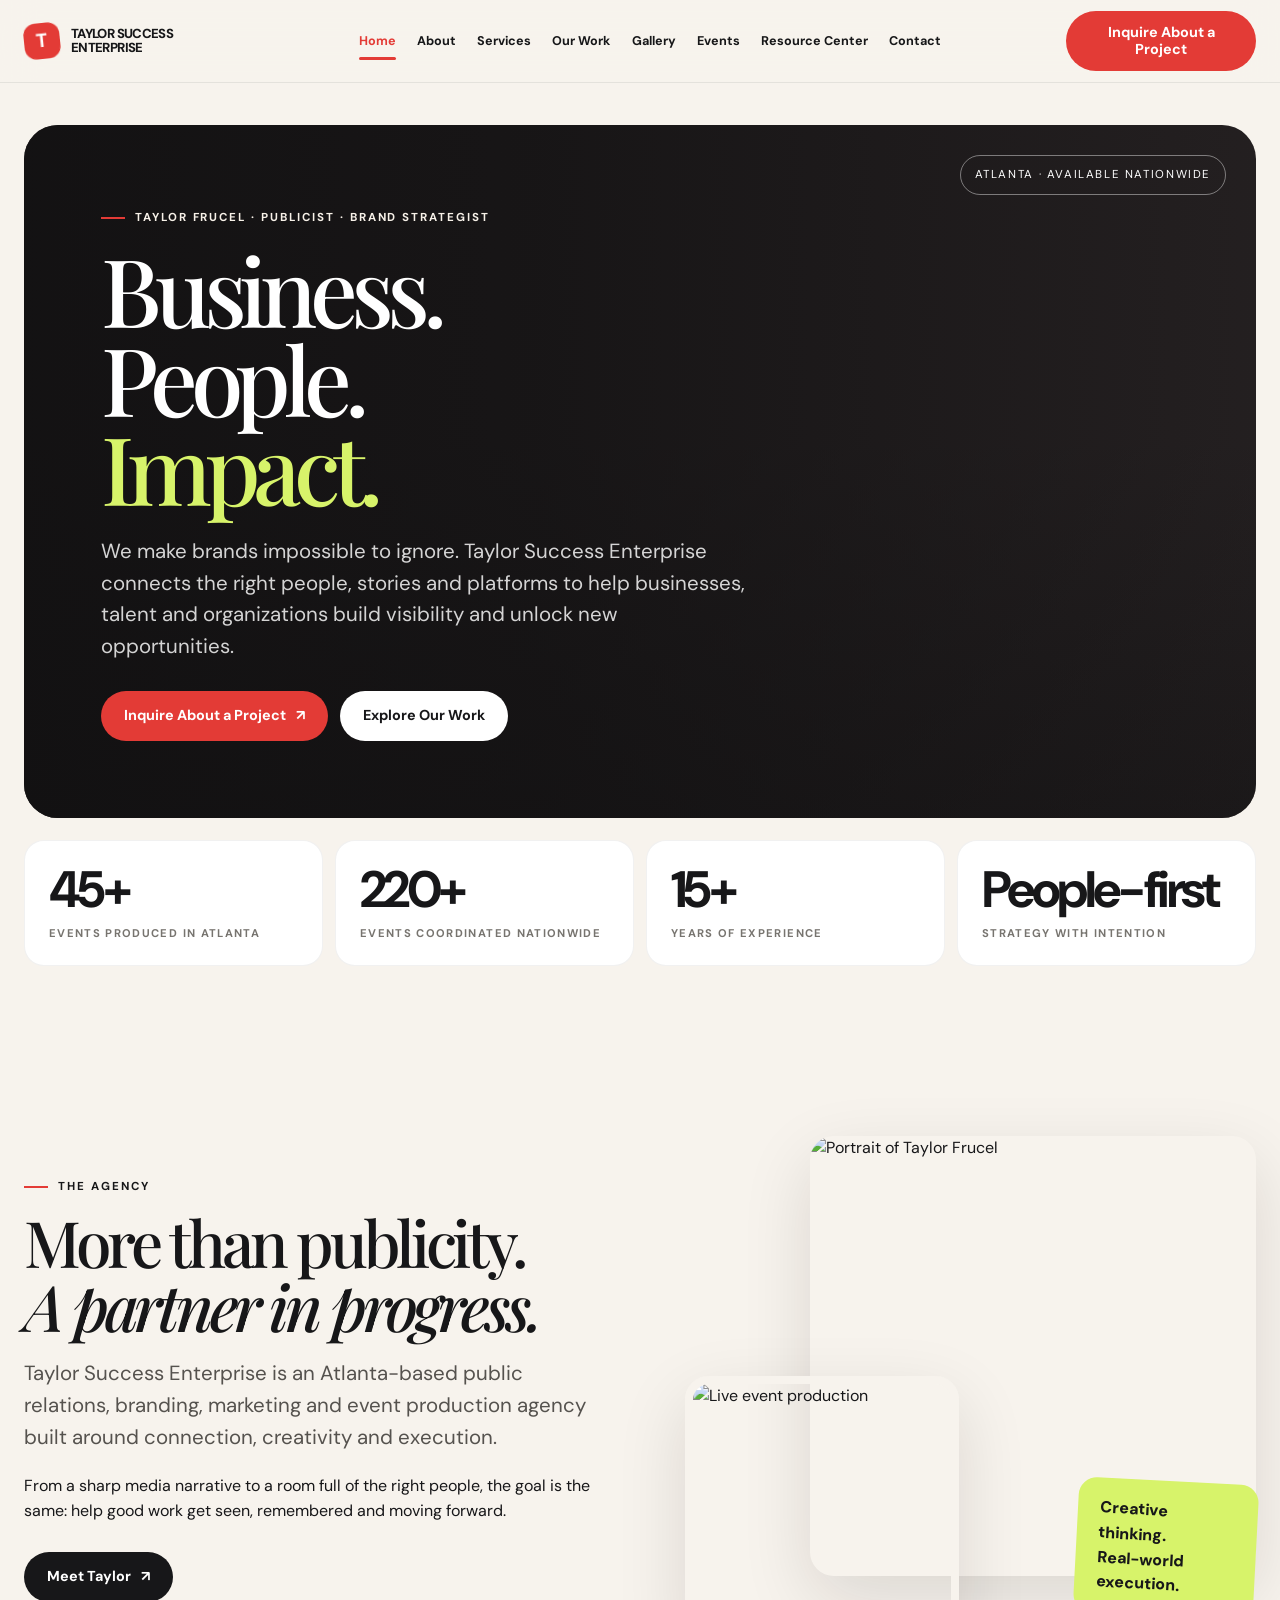
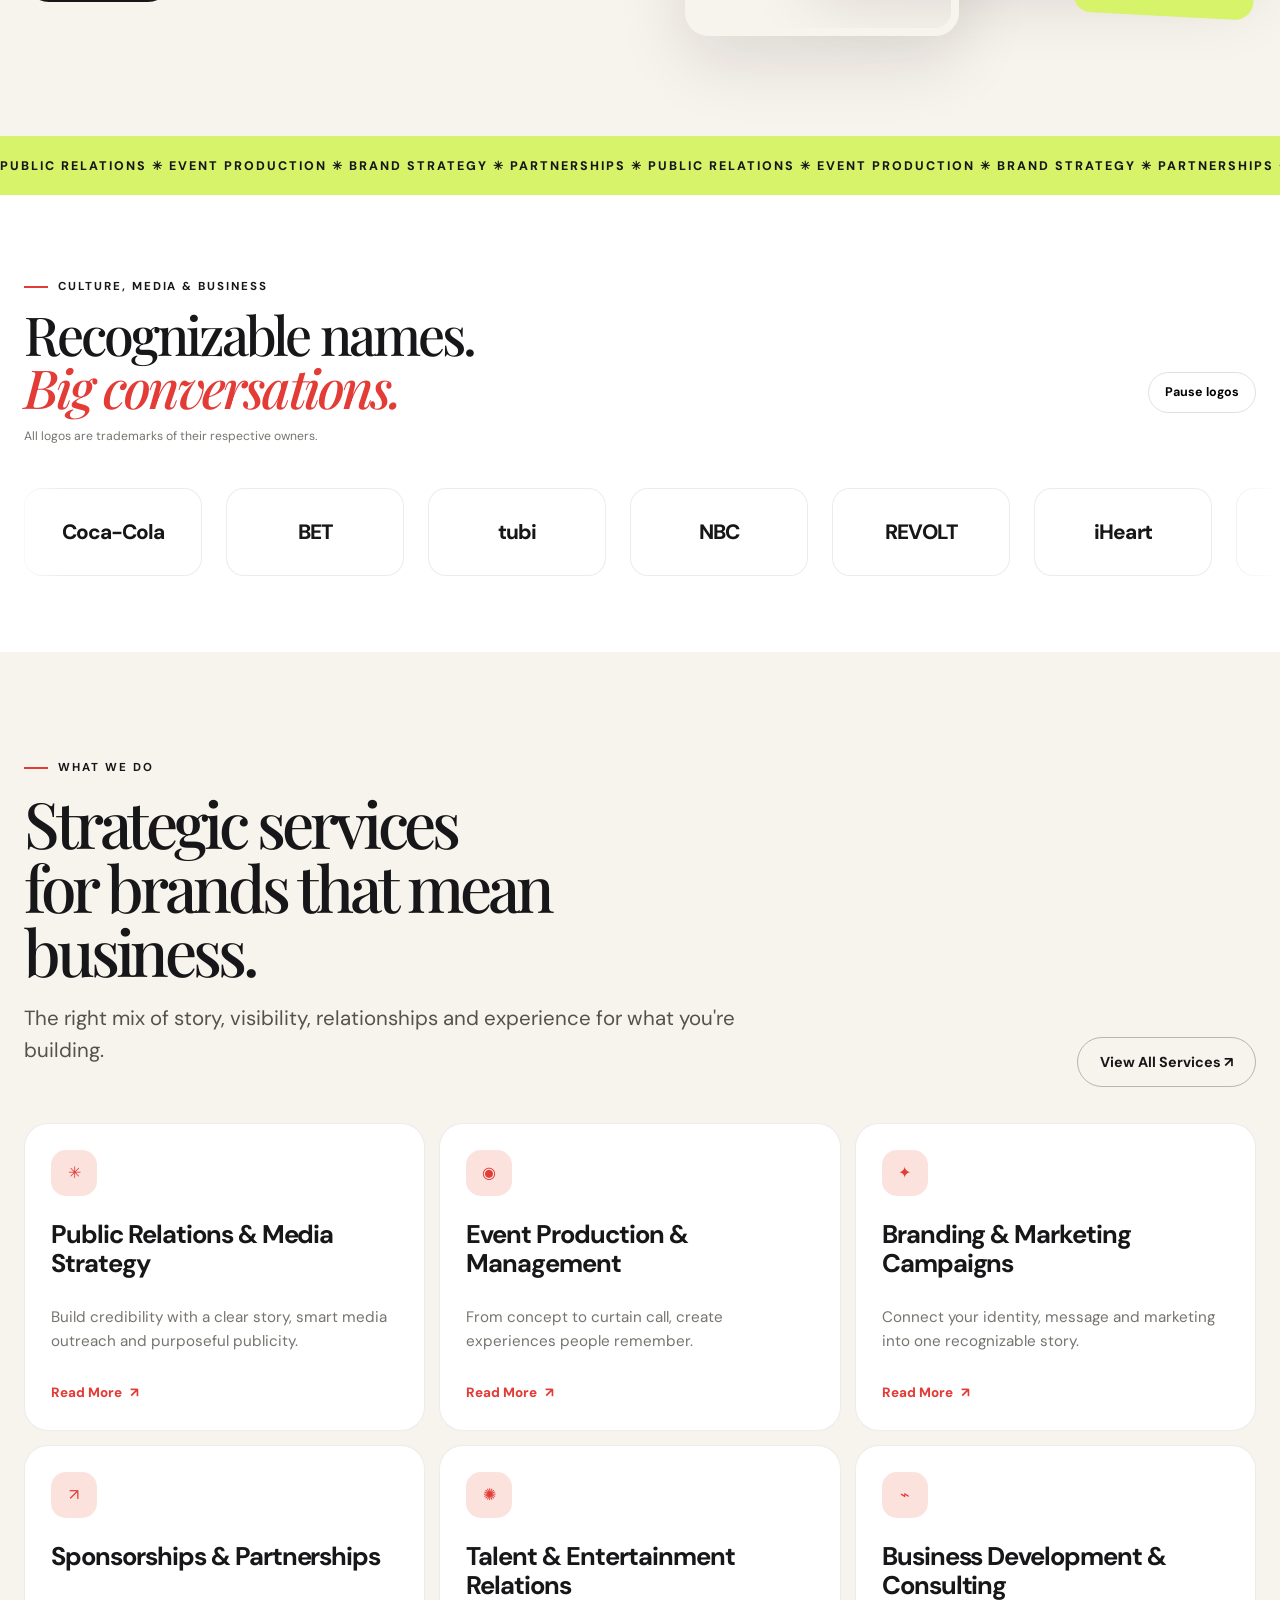
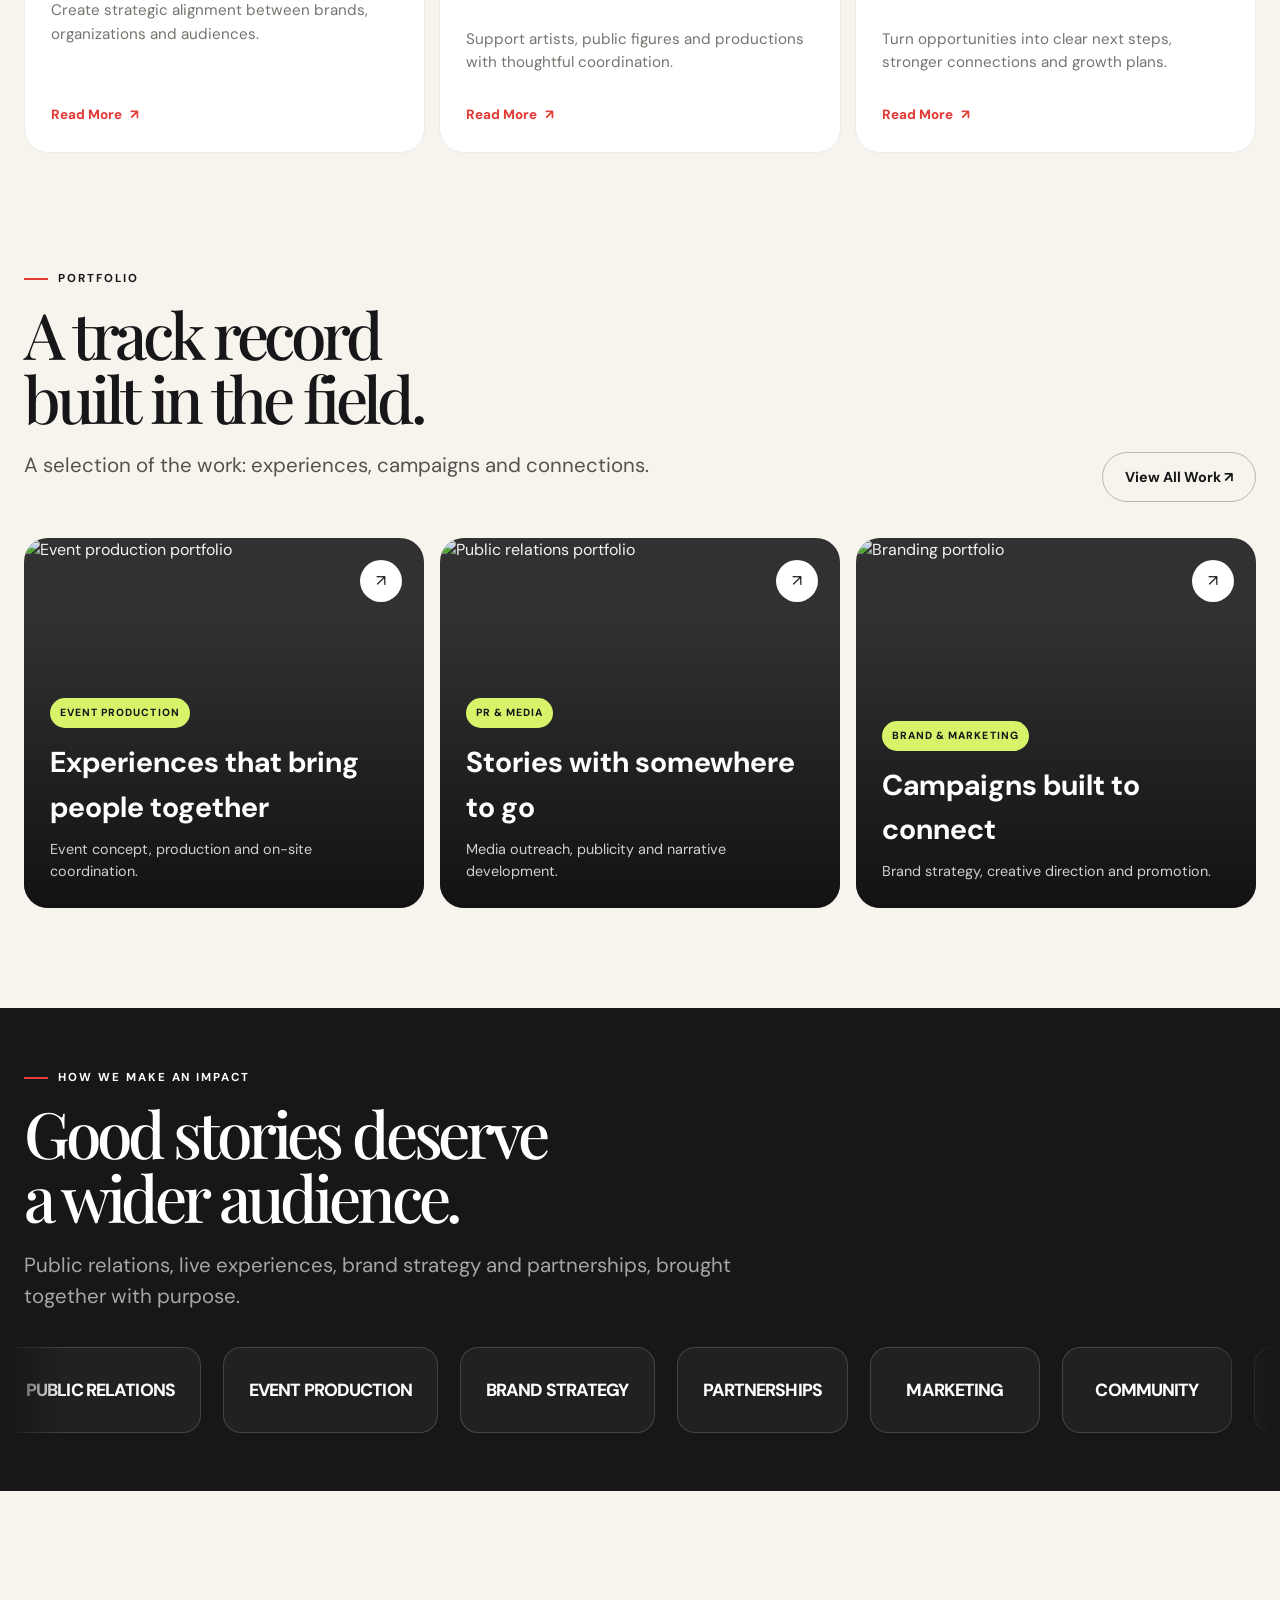
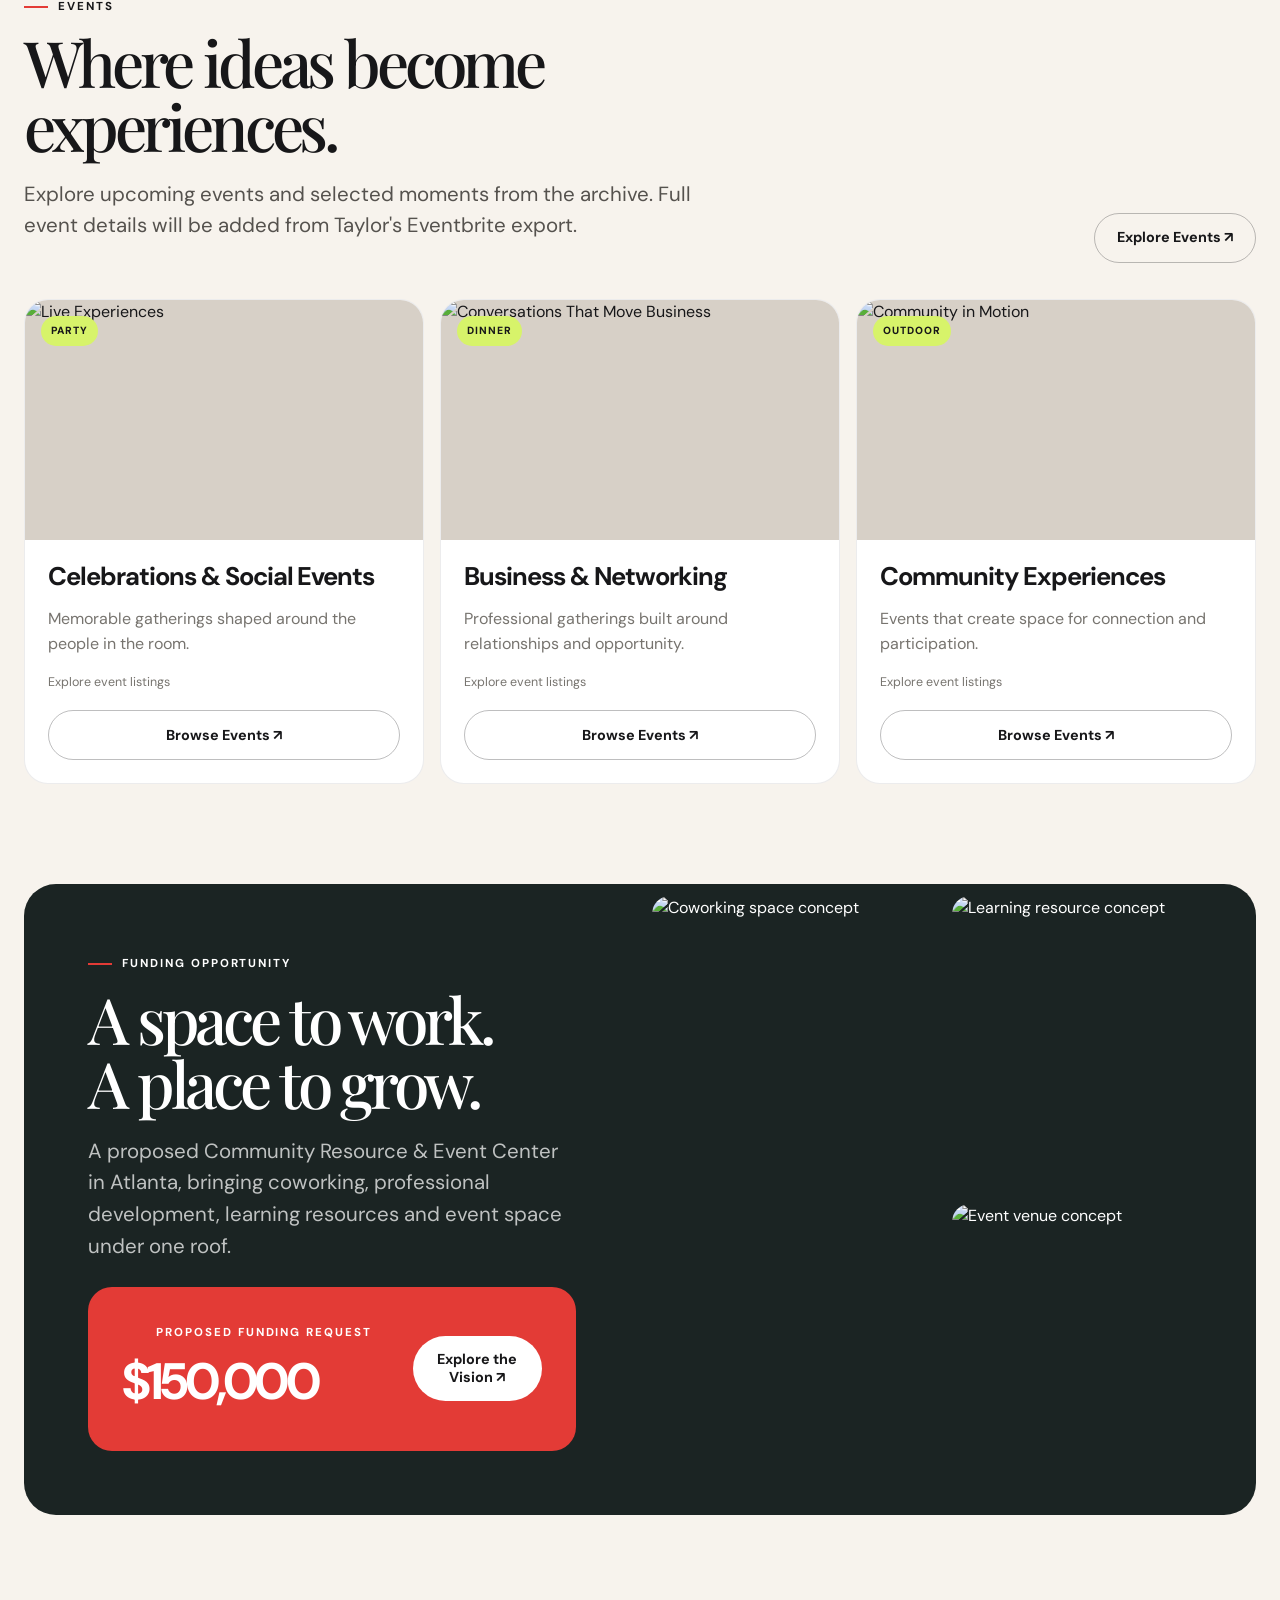
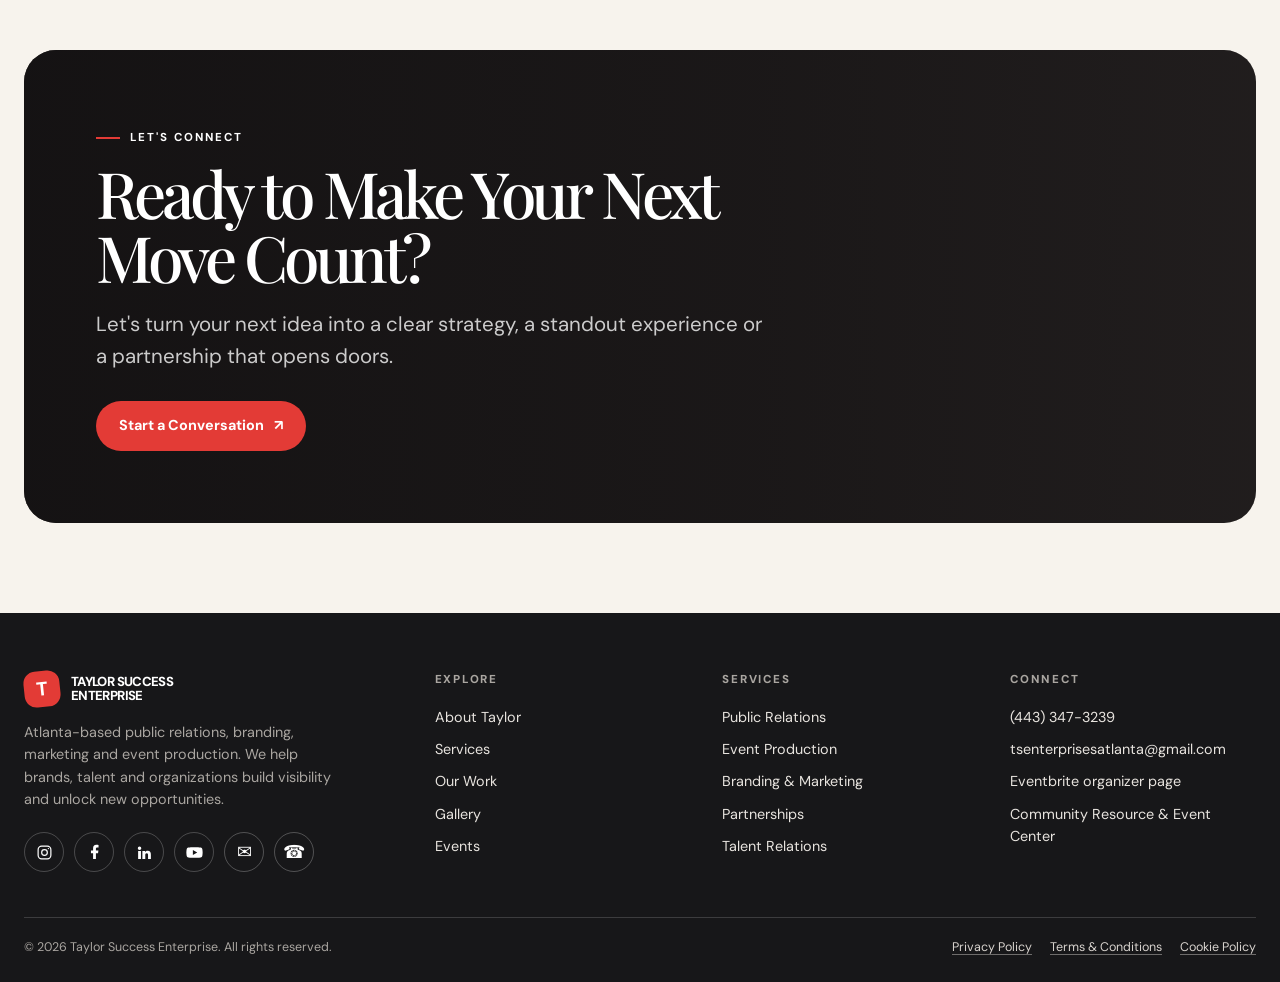
==== commit 1cd19e03: "Add files via upload" ====
--- a/index.html
+++ b/index.html
@@ -11,20 +11,22 @@
   "areaServed": ["Atlanta, Georgia", "United States"],
   "founder": {"@type": "Person", "name": "Taylor Frucel"},
   "sameAs": [
-    "https://www.instagram.com/iamtaylorfrucel/",
-    "https://www.eventbrite.com/o/taylors-enterprise-28628068455?utm_source=ig&utm_medium=social&utm_content=link_in_bio"
+     "https://www.instagram.com/iamtaylorfrucel/?hl=en",
+    "https://www.facebook.com/TaylorFrucelWithDaTea/",
+    "https://www.linkedin.com/in/taylor-stubbs-362bb41ab/",
+    "https://youtube.com/@taylorstubbs-x5h?si=w_9pmk7punqAI95h"
   ]
 }</script></head>
 <body><header class="site-header"><div class="container nav-wrap">
 <a aria-label="Taylor Success Enterprise home" class="brand" href="index.html"><span class="brand-mark">T</span><span class="brand-name">TAYLOR SUCCESS<br/>ENTERPRISE</span></a>
 <nav aria-label="Main navigation" class="main-nav">
-<a data-nav="" href="index.html">Home</a><a data-nav="" href="about.html">About</a><a data-nav="" href="services.html">Services</a><a data-nav="" href="work.html">Our Work</a><a data-nav="" href="events.html">Events</a><a data-nav="" href="resource-center.html">Resource Center</a><a data-nav="" href="contact.html">Contact</a>
+<a data-nav="" href="index.html">Home</a><a data-nav="" href="about.html">About</a><a data-nav="" href="services.html">Services</a><a data-nav="" href="work.html">Our Work</a><a data-nav="" href="gallery.html">Gallery</a><a data-nav="" href="events.html">Events</a><a data-nav="" href="resource-center.html">Resource Center</a><a data-nav="" href="contact.html">Contact</a>
 </nav><a class="btn btn-primary nav-cta" href="contact.html">Inquire About a Project</a>
 <button aria-expanded="false" aria-label="Open navigation" class="menu-toggle" type="button"><span aria-hidden="true">☰</span></button></div>
-<nav aria-label="Mobile navigation" class="mobile-nav"><a data-nav="" href="index.html">Home</a><a data-nav="" href="about.html">About</a><a data-nav="" href="services.html">Services</a><a data-nav="" href="work.html">Our Work</a><a data-nav="" href="events.html">Events</a><a data-nav="" href="resource-center.html">Resource Center</a><a data-nav="" href="contact.html">Contact</a><a class="btn btn-primary" href="contact.html">Inquire About a Project</a></nav></header><main>
+<nav aria-label="Mobile navigation" class="mobile-nav"><a data-nav="" href="index.html">Home</a><a data-nav="" href="about.html">About</a><a data-nav="" href="services.html">Services</a><a data-nav="" href="work.html">Our Work</a><a data-nav="" href="gallery.html">Gallery</a><a data-nav="" href="events.html">Events</a><a data-nav="" href="resource-center.html">Resource Center</a><a data-nav="" href="contact.html">Contact</a><a class="btn btn-primary" href="contact.html">Inquire About a Project</a></nav></header><main>
 <section class="hero"><div class="container"><div class="hero-panel" style="--hero-image:url('https://images.unsplash.com/photo-1511578314322-379afb476865?auto=format&amp;fit=crop&amp;w=2000&amp;q=90')"><span class="hero-tag">Atlanta · Available Nationwide</span><div class="hero-content"><span class="eyebrow">Taylor Frucel · Publicist · Brand Strategist</span><h1 class="display serif">Business.<br/>People.<br/><em>Impact.</em></h1><p class="lead">We make brands impossible to ignore. Taylor Success Enterprise connects the right people, stories and platforms to help businesses, talent and organizations build visibility and unlock new opportunities.</p><div class="btn-row"><a class="btn btn-primary" href="contact.html">Inquire About a Project <span>↗︎</span></a><a class="btn btn-light" href="work.html">Explore Our Work</a></div></div></div>
 <div class="stats"><div class="stat"><strong data-count="45">45+</strong><span>Events produced in Atlanta</span></div><div class="stat"><strong data-count="220">220+</strong><span>Events coordinated nationwide</span></div><div class="stat"><strong>15+</strong><span>Years of experience</span></div><div class="stat"><strong>People-first</strong><span>Strategy with intention</span></div></div></div></section>
-<section class="section"><div class="container split reveal"><div><span class="eyebrow">The agency</span><h2 class="h2 serif">More than publicity.<br/><em>A partner in progress.</em></h2><p class="lead">Taylor Success Enterprise is an Atlanta-based public relations, branding, marketing and event production agency built around connection, creativity and execution.</p><p>From a sharp media narrative to a room full of the right people, the goal is the same: help good work get seen, remembered and moving forward.</p><div class="btn-row"><a class="btn btn-dark" href="about.html">Meet Taylor <span>↗︎</span></a></div></div><div class="photo-stack"><img alt="Portrait placeholder. Replace with Taylor Frucel’s approved professional portrait." class="photo-main" data-cms-image="index_image_01" src="https://images.unsplash.com/photo-1534528741775-53994a69daeb?auto=format&amp;fit=crop&amp;w=1000&amp;q=88"/><img alt="Live event production" class="photo-overlap" data-cms-image="index_image_02" src="https://images.unsplash.com/photo-1492684223066-81342ee5ff30?auto=format&amp;fit=crop&amp;w=1000&amp;q=85"/><div class="photo-note">Creative thinking.<br/>Real-world execution.</div></div></div></section>
+<section class="section"><div class="container split reveal"><div><span class="eyebrow">The agency</span><h2 class="h2 serif">More than publicity.<br/><em>A partner in progress.</em></h2><p class="lead">Taylor Success Enterprise is an Atlanta-based public relations, branding, marketing and event production agency built around connection, creativity and execution.</p><p>From a sharp media narrative to a room full of the right people, the goal is the same: help good work get seen, remembered and moving forward.</p><div class="btn-row"><a class="btn btn-dark" href="about.html">Meet Taylor <span>↗︎</span></a></div></div><div class="photo-stack"><img alt="Portrait of Taylor Frucel" class="photo-main" data-cms-image="index_image_01" src="https://images.unsplash.com/photo-1534528741775-53994a69daeb?auto=format&amp;fit=crop&amp;w=1000&amp;q=88"/><img alt="Live event production" class="photo-overlap" data-cms-image="index_image_02" src="https://images.unsplash.com/photo-1492684223066-81342ee5ff30?auto=format&amp;fit=crop&amp;w=1000&amp;q=85"/><div class="photo-note">Creative thinking.<br/>Real-world execution.</div></div></div></section>
 <div class="marquee-text"><span>PUBLIC RELATIONS ✳ EVENT PRODUCTION ✳ BRAND STRATEGY ✳ PARTNERSHIPS ✳ PUBLIC RELATIONS ✳ EVENT PRODUCTION ✳ BRAND STRATEGY ✳ PARTNERSHIPS ✳ </span></div>
 <section class="brand-showcase" aria-labelledby="featured-brands-title">
   <div class="container">
@@ -32,7 +34,7 @@
       <div><span class="eyebrow">Culture, media &amp; business</span><h2 class="brand-showcase-title serif" id="featured-brands-title">Recognizable names.<br/><em>Big conversations.</em></h2></div>
       <button class="brand-motion-toggle" type="button" aria-pressed="false">Pause logos</button>
     </div>
-    <p class="brand-showcase-note">Brand marks are shown as visual references only. Their presence does not imply endorsement, sponsorship or a confirmed working relationship. Keep only marks Taylor has permission to display.</p>
+    <p class="brand-showcase-note">All logos are trademarks of their respective owners.</p>
   </div>
   <div class="brand-marquee" aria-label="Selected brand and media logo references">
     <div class="brand-marquee-track">
@@ -42,7 +44,7 @@
       <div class="brand-logo-item"><img loading="lazy" src="https://commons.wikimedia.org/wiki/Special:FilePath/NBC_logo_2022_(vertical).svg" alt="NBC logo"/><span class="logo-fallback">NBC</span></div>
       <div class="brand-logo-item"><img loading="lazy" src="https://commons.wikimedia.org/wiki/Special:FilePath/Revolt_TV_logo.png" alt="REVOLT logo"/><span class="logo-fallback">REVOLT</span></div>
       <div class="brand-logo-item"><img loading="lazy" src="https://commons.wikimedia.org/wiki/Special:FilePath/IHeartRadio_Logo.svg" alt="iHeartRadio logo"/><span class="logo-fallback">iHeart</span></div>
-      <div class="brand-logo-item investfest"><img loading="lazy" src="https://investfest.com/wp-content/uploads/elementor/thumbs/invest-fest-2026-logo-rnnmxgy1ru86fvw1bgx2425i8l7pamaotubuxurqca.png" alt="Invest Fest 2026 logo placeholder"/><span class="logo-fallback">INVEST FEST</span></div>
+      <div class="brand-logo-item investfest"><img loading="lazy" src="https://investfest.com/wp-content/uploads/elementor/thumbs/invest-fest-2026-logo-rnnmxgy1ru86fvw1bgx2425i8l7pamaotubuxurqca.png" alt="Invest Fest logo"/><span class="logo-fallback">INVEST FEST</span></div>
       <div class="brand-logo-item zeus"><img loading="lazy" src="https://commons.wikimedia.org/wiki/Special:FilePath/Zeus_Network_logo.svg" alt="Zeus Network logo"/><span class="logo-fallback">ZEUS <small>NETWORK</small></span></div>
     </div>
   </div>
@@ -50,7 +52,7 @@
 
 <section class="section"><div class="container"><div class="section-head reveal"><div><span class="eyebrow">What we do</span><h2 class="h2 serif">Strategic services<br/>for brands that mean business.</h2><p class="lead">The right mix of story, visibility, relationships and experience for what you're building.</p></div><a class="btn btn-outline" href="services.html">View All Services ↗︎</a></div><div class="service-grid">
 <article class="service-card reveal"><div class="service-icon">✳</div><h3 class="h3">Public Relations &amp; Media Strategy</h3><p>Build credibility with a clear story, smart media outreach and purposeful publicity.</p><a class="read-more" href="services.html?service=pr-media">Read More <span>↗︎</span></a></article><article class="service-card reveal"><div class="service-icon">◉</div><h3 class="h3">Event Production &amp; Management</h3><p>From concept to curtain call, create experiences people remember.</p><a class="read-more" href="services.html?service=events">Read More <span>↗︎</span></a></article><article class="service-card reveal"><div class="service-icon">✦</div><h3 class="h3">Branding &amp; Marketing Campaigns</h3><p>Connect your identity, message and marketing into one recognizable story.</p><a class="read-more" href="services.html?service=branding">Read More <span>↗︎</span></a></article><article class="service-card reveal"><div class="service-icon">↗︎</div><h3 class="h3">Sponsorships &amp; Partnerships</h3><p>Create strategic alignment between brands, organizations and audiences.</p><a class="read-more" href="services.html?service=partnerships">Read More <span>↗︎</span></a></article><article class="service-card reveal"><div class="service-icon">✺</div><h3 class="h3">Talent &amp; Entertainment Relations</h3><p>Support artists, public figures and productions with thoughtful coordination.</p><a class="read-more" href="services.html?service=talent">Read More <span>↗︎</span></a></article><article class="service-card reveal"><div class="service-icon">⌁</div><h3 class="h3">Business Development &amp; Consulting</h3><p>Turn opportunities into clear next steps, stronger connections and growth plans.</p><a class="read-more" href="services.html?service=business">Read More <span>↗︎</span></a></article></div></div></section>
-<section class="section" style="padding-top:10px"><div class="container"><div class="section-head reveal"><div><span class="eyebrow">Portfolio</span><h2 class="h2 serif">A track record<br/>built in the field.</h2><p class="lead">A selection of the work: experiences, campaigns and connections. Replace the sample imagery with approved project photography.</p></div><a class="btn btn-outline" href="work.html">View All Work ↗︎</a></div><div class="work-grid">
+<section class="section" style="padding-top:10px"><div class="container"><div class="section-head reveal"><div><span class="eyebrow">Portfolio</span><h2 class="h2 serif">A track record<br/>built in the field.</h2><p class="lead">A selection of the work: experiences, campaigns and connections.</p></div><a class="btn btn-outline" href="work.html">View All Work ↗︎</a></div><div class="work-grid">
 <a class="work-card reveal" href="work.html?category=event-production#projects"><img alt="Event production portfolio" data-cms-image="index_image_03" loading="lazy" src="https://images.unsplash.com/photo-1492684223066-81342ee5ff30?auto=format&amp;fit=crop&amp;w=1000&amp;q=85"/><span class="arrow-circle">↗︎</span><div class="work-card-content"><span class="tag">Event Production</span><h3>Experiences that bring people together</h3><p>Event concept, production and on-site coordination.</p></div></a>
 <a class="work-card reveal" href="work.html?category=pr-media#projects"><img alt="Public relations portfolio" data-cms-image="index_image_04" loading="lazy" src="https://images.unsplash.com/photo-1556761175-b413da4baf72?auto=format&amp;fit=crop&amp;w=1000&amp;q=85"/><span class="arrow-circle">↗︎</span><div class="work-card-content"><span class="tag">PR &amp; Media</span><h3>Stories with somewhere to go</h3><p>Media outreach, publicity and narrative development.</p></div></a>
 <a class="work-card reveal" href="work.html?category=branding#projects"><img alt="Branding portfolio" data-cms-image="index_image_05" loading="lazy" src="https://images.unsplash.com/photo-1558655146-d09347e92766?auto=format&amp;fit=crop&amp;w=1000&amp;q=85"/><span class="arrow-circle">↗︎</span><div class="work-card-content"><span class="tag">Brand &amp; Marketing</span><h3>Campaigns built to connect</h3><p>Brand strategy, creative direction and promotion.</p></div></a>
@@ -60,13 +62,15 @@
 <article class="event-card reveal"><div class="event-image"><img alt="Live Experiences" data-cms-image="index_image_06" loading="lazy" src="https://images.unsplash.com/photo-1492684223066-81342ee5ff30?auto=format&amp;fit=crop&amp;w=1000&amp;q=85"/><span class="tag">Party</span></div><div class="event-content"><h3 class="h3">Celebrations &amp; Social Events</h3><p class="muted">Memorable gatherings shaped around the people in the room.</p><div class="event-meta">Explore event listings</div><a class="btn btn-outline" href="events.html">Browse Events ↗︎</a></div></article><article class="event-card reveal"><div class="event-image"><img alt="Conversations That Move Business" data-cms-image="index_image_07" loading="lazy" src="https://images.unsplash.com/photo-1556761175-b413da4baf72?auto=format&amp;fit=crop&amp;w=1000&amp;q=85"/><span class="tag">Dinner</span></div><div class="event-content"><h3 class="h3">Business &amp; Networking</h3><p class="muted">Professional gatherings built around relationships and opportunity.</p><div class="event-meta">Explore event listings</div><a class="btn btn-outline" href="events.html">Browse Events ↗︎</a></div></article><article class="event-card reveal"><div class="event-image"><img alt="Community in Motion" data-cms-image="index_image_08" loading="lazy" src="https://images.unsplash.com/photo-1506157786151-b8491531f063?auto=format&amp;fit=crop&amp;w=1000&amp;q=85"/><span class="tag">Outdoor</span></div><div class="event-content"><h3 class="h3">Community Experiences</h3><p class="muted">Events that create space for connection and participation.</p><div class="event-meta">Explore event listings</div><a class="btn btn-outline" href="events.html">Browse Events ↗︎</a></div></article></div></div></section>
 <section class="section" style="padding-top:0"><div class="container"><div class="resource-panel reveal"><div class="resource-copy"><span class="eyebrow">Funding opportunity</span><h2 class="h2 serif">A space to work.<br/>A place to grow.</h2><p class="lead">A proposed Community Resource &amp; Event Center in Atlanta, bringing coworking, professional development, learning resources and event space under one roof.</p><div class="funding-banner"><div><span class="eyebrow">Proposed funding request</span><strong>$150,000</strong></div><a class="btn btn-light" href="resource-center.html">Explore the Vision ↗︎</a></div></div><div class="resource-photos"><img alt="Coworking space concept" data-cms-image="index_image_09" src="https://images.unsplash.com/photo-1497366811353-6870744d04b2?auto=format&amp;fit=crop&amp;w=1000&amp;q=85"/><img alt="Learning resource concept" data-cms-image="index_image_10" src="https://images.unsplash.com/photo-1503676260728-1c00da094a0b?auto=format&amp;fit=crop&amp;w=1000&amp;q=85"/><img alt="Event venue concept" data-cms-image="index_image_11" src="https://images.unsplash.com/photo-1540575467063-178a50c2df87?auto=format&amp;fit=crop&amp;w=1000&amp;q=85"/></div></div></div></section>
 <section class="cta-section"><div class="container"><div class="cta-panel" data-cms-bg-image="index_index_cta_image" style="--cta-image:url('https://images.unsplash.com/photo-1511795409834-ef04bbd61622?auto=format&amp;fit=crop&amp;w=1000&amp;q=85')"><div class="cta-content"><span class="eyebrow">Let's connect</span><h2 class="h2 serif">Ready to Make Your Next Move Count?</h2><p class="lead">Let's turn your next idea into a clear strategy, a standout experience or a partnership that opens doors.</p><div class="btn-row"><a class="btn btn-primary" href="contact.html">Start a Conversation <span aria-hidden="true">↗︎</span></a></div></div></div></div></section></main><footer class="site-footer"><div class="container"><div class="footer-grid">
-<div><a class="brand footer-brand" href="index.html"><span class="brand-mark">T</span><span class="brand-name">TAYLOR SUCCESS<br>ENTERPRISE</br></span></a><p class="footer-copy">Atlanta-based public relations, branding, marketing and event production. We help brands, talent and organizations build visibility and unlock new opportunities.</p><div class="socials">
-<a aria-label="Instagram" href="https://www.instagram.com/iamtaylorfrucel/" rel="noopener" target="_blank"><svg aria-hidden="true" viewbox="0 0 24 24"><path d="M7 2h10a5 5 0 0 1 5 5v10a5 5 0 0 1-5 5H7a5 5 0 0 1-5-5V7a5 5 0 0 1 5-5zm0 2.2A2.8 2.8 0 0 0 4.2 7v10A2.8 2.8 0 0 0 7 19.8h10a2.8 2.8 0 0 0 2.8-2.8V7A2.8 2.8 0 0 0 17 4.2H7zm5 3a4.8 4.8 0 1 1 0 9.6 4.8 4.8 0 0 1 0-9.6zm0 2.2a2.6 2.6 0 1 0 0 5.2 2.6 2.6 0 0 0 0-5.2zm5.1-3.6a1.1 1.1 0 1 1 0 2.2 1.1 1.1 0 0 1 0-2.2z"></path></svg></a>
-
-
-
-<a class="contact-icon" aria-label="Email Taylor Success Enterprise" href="mailto:tsenterprisesatlanta@gmail.com" title="Email">✉</a><a class="contact-icon" aria-label="Call Taylor Success Enterprise" href="tel:+14433473239" title="Call">☎</a></div></div>
-<div><div class="footer-title">Explore</div><div class="footer-links"><a href="about.html">About Taylor</a><a href="services.html">Services</a><a href="work.html">Our Work</a><a href="events.html">Events</a></div></div>
+<div><a class="brand footer-brand" href="index.html"><span class="brand-mark">T</span><span class="brand-name">TAYLOR SUCCESS<br>ENTERPRISE</br></span></a><p class="footer-copy">Atlanta-based public relations, branding, marketing and event production. We help brands, talent and organizations build visibility and unlock new opportunities.</p><div class="socials" aria-label="Social media and contact links">
+<a aria-label="Instagram" href="https://www.instagram.com/iamtaylorfrucel/?hl=en" rel="noopener" target="_blank"><svg aria-hidden="true" viewBox="0 0 24 24"><rect x="3" y="3" width="18" height="18" rx="5"/><circle cx="12" cy="12" r="4"/><circle cx="17.5" cy="6.5" r="1" fill="currentColor" stroke="none"/></svg></a>
+<a aria-label="Facebook" href="https://www.facebook.com/TaylorFrucelWithDaTea/" rel="noopener" target="_blank"><svg aria-hidden="true" viewBox="0 0 24 24"><path d="M14 21v-8h3l.5-4H14V7c0-1.2.4-2 2-2h1.7V1.4C17 1.2 16 1 14.5 1 11.5 1 10 2.8 10 6v3H7v4h3v8z"/></svg></a>
+<a aria-label="LinkedIn" href="https://www.linkedin.com/in/taylor-stubbs-362bb41ab/" rel="noopener" target="_blank"><svg aria-hidden="true" viewBox="0 0 24 24"><path d="M5 3.5A2.5 2.5 0 1 1 5 8.5a2.5 2.5 0 0 1 0-5zM3 10h4v11H3zM9 10h3.8v1.5h.1c.5-.9 1.7-1.8 3.5-1.8 3.8 0 4.6 2.4 4.6 5.5V21h-4v-5.2c0-1.2 0-2.8-1.8-2.8s-2.1 1.3-2.1 2.7V21H9z"/></svg></a>
+<a aria-label="YouTube" href="https://youtube.com/@taylorstubbs-x5h?si=w_9pmk7punqAI95h" rel="noopener" target="_blank"><svg aria-hidden="true" viewBox="0 0 24 24"><path d="M23 7.2a3 3 0 0 0-2.1-2.1C19 4.6 12 4.6 12 4.6s-7 0-8.9.5A3 3 0 0 0 1 7.2 31 31 0 0 0 .5 12 31 31 0 0 0 1 16.8a3 3 0 0 0 2.1 2.1c1.9.5 8.9.5 8.9.5s7 0 8.9-.5a3 3 0 0 0 2.1-2.1 31 31 0 0 0 .5-4.8 31 31 0 0 0-.5-4.8zM9.7 15.7V8.3l6.2 3.7z"/></svg></a>
+<a class="contact-icon" aria-label="Email Taylor Success Enterprise" href="mailto:tsenterprisesatlanta@gmail.com" title="Email">✉</a>
+<a class="contact-icon" aria-label="Call Taylor Success Enterprise" href="tel:+14433473239" title="Call">☎</a>
+</div></div>
+<div><div class="footer-title">Explore</div><div class="footer-links"><a href="about.html">About Taylor</a><a href="services.html">Services</a><a href="work.html">Our Work</a><a href="gallery.html">Gallery</a><a href="events.html">Events</a></div></div>
 <div><div class="footer-title">Services</div><div class="footer-links"><a href="services.html?service=pr-media">Public Relations</a><a href="services.html?service=events">Event Production</a><a href="services.html?service=branding">Branding &amp; Marketing</a><a href="services.html?service=partnerships">Partnerships</a><a href="services.html?service=talent">Talent Relations</a></div></div>
-<div><div class="footer-title">Connect</div><div class="footer-links"><a href="tel:+14433473239">(443) 347-3239</a><a href="mailto:tsenterprisesatlanta@gmail.com">tsenterprisesatlanta@gmail.com</a><a href="https://www.eventbrite.com/o/taylors-enterprise-28628068455?utm_source=ig&utm_medium=social&utm_content=link_in_bio" rel="noopener" target="_blank">Eventbrite organizer page</a><a href="resource-center.html">Community Resource &amp; Event Center</a></div></div>
+<div><div class="footer-title">Connect</div><div class="footer-links"><a href="tel:+14433473239">(443) 347-3239</a><a href="mailto:tsenterprisesatlanta@gmail.com">tsenterprisesatlanta@gmail.com</a><a href="https://www.eventbrite.com/o/taylor-frucel-iamtaylorfrucel-40862467933" rel="noopener" target="_blank">Eventbrite organizer page</a><a href="resource-center.html">Community Resource &amp; Event Center</a></div></div>
 </div><div class="footer-bottom"><span>© 2026 Taylor Success Enterprise. All rights reserved.</span><span><nav aria-label="Legal" class="legal-links"><a href="privacy.html">Privacy Policy</a><a href="terms.html">Terms &amp; Conditions</a><a href="cookies.html">Cookie Policy</a></nav></span></div></div></footer><div aria-hidden="true" class="modal-backdrop" id="service-modal"><section aria-labelledby="service-modal-title" aria-modal="true" class="service-modal" role="dialog"><button aria-label="Close service details" class="modal-close" type="button">×</button><div class="modal-inner"><div class="modal-top"><div class="service-icon">✦</div><div><span class="eyebrow">Service detail</span><h2 class="h2 modal-title" id="service-modal-title">Service title</h2></div></div><p class="lead modal-intro"></p><p class="modal-copy"></p><div class="modal-gallery"></div></div></section></div><script defer="" src="assets/site.js"></script></body></html>
--- a/assets/styles.css
+++ b/assets/styles.css
@@ -1,7 +1,7 @@
 
 @import url('https://fonts.googleapis.com/css2?family=DM+Sans:wght@400;500;600;700&family=Playfair+Display:wght@500;600;700&display=swap');
 :root{--ink:#171719;--paper:#f7f3ed;--white:#fff;--red:#e33b36;--red-dark:#b92325;--gold:#c6a46a;--lime:#d7f36a;--muted:#77746f;--line:rgba(23,23,25,.13);--radius:24px;--shadow:0 24px 70px rgba(21,19,18,.12);--max:1240px}
-*{box-sizing:border-box}html{scroll-behavior:smooth;scroll-padding-top:100px}body{margin:0;background:var(--paper);color:var(--ink);font-family:"DM Sans",sans-serif;line-height:1.55;-webkit-font-smoothing:antialiased}body.modal-open{overflow:hidden}a{color:inherit;text-decoration:none}a:hover,a:focus{text-decoration:none}button,input,select,textarea{font:inherit}button{cursor:pointer}img{display:block;max-width:100%}::selection{background:var(--lime);color:var(--ink)}.container{width:min(calc(100% - 48px),var(--max));margin-inline:auto}.eyebrow{display:inline-flex;align-items:center;gap:10px;font-size:.72rem;letter-spacing:.17em;text-transform:uppercase;font-weight:700}.eyebrow:before{content:"";width:24px;height:2px;background:var(--red)}.serif{font-family:"Playfair Display",Georgia,serif;font-weight:500;letter-spacing:-.045em}.display{font-size:clamp(3.1rem,7.4vw,7.1rem);line-height:.94;letter-spacing:-.075em;margin:18px 0 24px}.h2{font-size:clamp(2.35rem,5vw,4.7rem);line-height:1;letter-spacing:-.065em;margin:14px 0 20px}.h3{font-size:clamp(1.35rem,2vw,2rem);line-height:1.12;letter-spacing:-.04em;margin:0 0 12px}.lead{font-size:clamp(1.05rem,1.6vw,1.28rem);color:#55524e;max-width:720px}.muted{color:var(--muted)}.section{padding:100px 0}.section-tight{padding:66px 0}.section-head{display:flex;justify-content:space-between;align-items:end;gap:30px;margin-bottom:36px}.section-head>div{max-width:760px}.btn{display:inline-flex;align-items:center;justify-content:center;gap:10px;min-height:50px;padding:14px 22px;border:1px solid transparent;border-radius:999px;font-weight:700;font-size:.9rem;line-height:1.2;text-align:center;white-space:normal;transition:transform .25s ease,background .25s ease,color .25s ease,border-color .25s ease;position:relative;text-decoration:none!important}.btn:hover,.btn:focus-visible{transform:translateY(-3px);text-decoration:none!important}.btn-primary{background:var(--red);color:#fff}.btn-primary:hover{background:var(--red-dark);color:#fff}.btn-dark{background:var(--ink);color:#fff}.btn-dark:hover{background:#333;color:#fff}.btn-light{background:var(--white);color:var(--ink)}.btn-outline{border-color:rgba(23,23,25,.28);color:var(--ink);background:transparent}.btn-outline:hover{background:var(--ink);color:#fff}.btn-lime{background:var(--lime);color:var(--ink)}.btn-row{display:flex;gap:12px;flex-wrap:wrap;margin-top:28px}.icon{width:19px;height:19px;display:inline-block;flex:0 0 auto}.site-header{position:sticky;top:0;z-index:100;background:rgba(247,243,237,.92);backdrop-filter:blur(18px);border-bottom:1px solid rgba(23,23,25,.08)}.nav-wrap{height:82px;display:flex;align-items:center;gap:28px}.brand{display:flex;align-items:center;gap:11px;min-width:210px;font-weight:800;letter-spacing:-.04em;line-height:1.05}.brand-mark{width:36px;height:36px;border-radius:12px;background:var(--red);display:grid;place-items:center;color:#fff;font-weight:800;font-size:1.2rem;transform:rotate(-6deg)}.brand-name{max-width:150px;font-size:.82rem}.main-nav{display:flex;align-items:center;justify-content:center;gap:clamp(12px,1.65vw,24px);flex:1;min-width:0}.main-nav a{font-size:.79rem;font-weight:700;white-space:nowrap;position:relative;padding:11px 0}.main-nav a:after{content:"";height:3px;position:absolute;bottom:2px;left:0;width:100%;background:var(--red);border-radius:3px;transform:scaleX(0);transform-origin:left;transition:transform .25s}.main-nav a:hover:after,.main-nav a[aria-current="page"]:after{transform:scaleX(1)}.nav-cta{flex:0 0 auto;min-width:174px;max-width:190px;min-height:46px;padding:12px 18px;line-height:1.15}.menu-toggle{display:none;border:1px solid var(--line);background:var(--white);width:46px;height:46px;border-radius:50%;align-items:center;justify-content:center}.mobile-nav{display:none;padding:0 24px 24px}.mobile-nav a{display:block;padding:13px 0;border-bottom:1px solid var(--line);font-weight:700}.mobile-nav.open{display:block}.hero{position:relative;overflow:hidden;padding:42px 0 70px}.hero-panel{position:relative;isolation:isolate;min-height:630px;border-radius:34px;overflow:hidden;background:#282324;color:#fff;display:flex;align-items:end}.hero-panel:before{content:"";position:absolute;inset:0;z-index:-2;background-image:var(--hero-image);background-size:cover;background-position:center 38%;transform:scale(1.02);animation:heroDrift 18s ease-in-out infinite alternate}.hero-panel:after{content:"";position:absolute;inset:0;z-index:-1;background:linear-gradient(90deg,rgba(17,16,17,.9) 0%,rgba(17,16,17,.72) 42%,rgba(17,16,17,.2) 100%),linear-gradient(0deg,rgba(17,16,17,.45),transparent 55%)}.hero-content{padding:clamp(30px,6vw,78px);max-width:900px}.hero .eyebrow{color:#f7f1e8}.hero h1{max-width:840px}.hero h1 em{font-style:normal;color:var(--lime)}.hero .lead{color:rgba(255,255,255,.82);max-width:650px}.hero-tag{position:absolute;right:30px;top:30px;border:1px solid rgba(255,255,255,.42);border-radius:999px;padding:10px 14px;font-size:.72rem;letter-spacing:.14em;text-transform:uppercase}.hero-bottom{display:flex;justify-content:space-between;align-items:center;gap:20px;margin-top:20px;padding:0 8px}.hero-bottom small{max-width:400px;color:var(--muted)}.stats{display:grid;grid-template-columns:repeat(4,1fr);gap:12px;margin-top:22px}.stat{background:var(--white);border-radius:20px;padding:23px 24px;border:1px solid rgba(23,23,25,.06)}.stat strong{display:block;font-size:clamp(2rem,4vw,3.3rem);letter-spacing:-.07em;line-height:1}.stat span{display:block;margin-top:10px;font-size:.7rem;letter-spacing:.12em;text-transform:uppercase;font-weight:700;color:var(--muted)}.split{display:grid;grid-template-columns:1fr 1fr;gap:clamp(34px,7vw,100px);align-items:center}.photo-stack{position:relative;min-height:500px}.photo-stack img{position:absolute;object-fit:cover;border-radius:var(--radius);box-shadow:var(--shadow)}.photo-main{width:78%;height:440px;right:0;top:0}.photo-overlap{width:48%;height:260px;left:0;bottom:0;border:8px solid var(--paper)}.photo-note{position:absolute;right:0;bottom:20px;background:var(--lime);border-radius:18px;padding:18px 22px;font-weight:800;max-width:180px;transform:rotate(3deg)}.service-grid{display:grid;grid-template-columns:repeat(3,1fr);gap:14px}.service-card{background:var(--white);border:1px solid rgba(23,23,25,.08);border-radius:24px;padding:26px;min-height:260px;display:flex;flex-direction:column;transition:transform .3s,border-color .3s,box-shadow .3s}.service-card:hover{transform:translateY(-6px);border-color:rgba(227,59,54,.45);box-shadow:0 18px 42px rgba(30,20,20,.08)}.service-icon{width:46px;height:46px;border-radius:15px;background:#fbe2dd;color:var(--red);display:grid;place-items:center;margin-bottom:25px}.service-card p{color:var(--muted);font-size:.95rem}.service-card .read-more{margin-top:auto;display:inline-flex;align-items:center;gap:8px;color:var(--red);font-weight:800;font-size:.84rem;padding-top:15px}.work-grid{display:grid;grid-template-columns:repeat(3,1fr);gap:16px}.work-card{position:relative;overflow:hidden;border-radius:24px;min-height:370px;background:#333;color:#fff;isolation:isolate}.work-card img{position:absolute;inset:0;width:100%;height:100%;object-fit:cover;z-index:-2;transition:transform .6s}.work-card:after{content:"";position:absolute;inset:0;z-index:-1;background:linear-gradient(0deg,rgba(13,12,13,.85),rgba(13,12,13,.05) 78%)}.work-card:hover img{transform:scale(1.06)}.work-card-content{position:absolute;bottom:0;left:0;right:0;padding:26px}.work-card .tag,.event-card .tag{display:inline-flex;border-radius:999px;padding:7px 10px;background:var(--lime);color:var(--ink);font-size:.65rem;font-weight:800;text-transform:uppercase;letter-spacing:.1em}.work-card h3{font-size:1.8rem;margin:12px 0 8px}.work-card p{margin:0;color:rgba(255,255,255,.8);font-size:.9rem}.arrow-circle{width:42px;height:42px;border-radius:50%;display:grid;place-items:center;background:var(--white);color:var(--ink);position:absolute;right:22px;top:22px;transition:transform .25s}.work-card:hover .arrow-circle{transform:rotate(45deg)}.brand-band{background:var(--ink);color:#fff;overflow:hidden;padding:54px 0 58px}.brand-band .lead{color:rgba(255,255,255,.62)}.brand-marquee{overflow:hidden;position:relative;margin-top:34px}.brand-track{display:flex;align-items:center;gap:22px;width:max-content;animation:marquee 32s linear infinite}.brand-marquee:hover .brand-track{animation-play-state:paused}.brand-pill{height:86px;min-width:170px;padding:18px 25px;border:1px solid rgba(255,255,255,.16);border-radius:18px;display:flex;align-items:center;justify-content:center;gap:12px;background:rgba(255,255,255,.045)}.brand-pill img{max-width:100px;max-height:30px;filter:grayscale(1) brightness(0) invert(1);opacity:.9}.brand-pill span{font-size:1.1rem;font-weight:800;letter-spacing:-.05em;white-space:nowrap}.brand-pill small{display:block;font-size:.55rem;letter-spacing:.14em;text-transform:uppercase;color:#bdb9b2}.event-grid{display:grid;grid-template-columns:repeat(3,1fr);gap:16px}.event-card{background:var(--white);border-radius:24px;overflow:hidden;border:1px solid rgba(23,23,25,.08);transition:transform .3s}.event-card:hover{transform:translateY(-5px)}.event-image{height:240px;position:relative;background:#d7d0c7;overflow:hidden}.event-image img{width:100%;height:100%;object-fit:cover;transition:transform .5s}.event-card:hover .event-image img{transform:scale(1.05)}.event-image .tag{position:absolute;left:16px;top:16px}.event-content{padding:23px}.event-meta{display:flex;gap:8px;flex-wrap:wrap;color:var(--muted);font-size:.78rem;margin:12px 0 18px}.event-content .btn{width:100%}.filters{display:flex;gap:8px;flex-wrap:wrap;margin:24px 0 32px}.filter-btn{border:1px solid var(--line);border-radius:999px;padding:10px 15px;background:transparent;font-size:.82rem;font-weight:700}.filter-btn.active,.filter-btn:hover{background:var(--ink);color:#fff;border-color:var(--ink)}.resource-panel{background:#1b2423;color:#fff;border-radius:32px;overflow:hidden;display:grid;grid-template-columns:1fr 1fr}.resource-copy{padding:clamp(30px,5vw,65px)}.resource-copy .lead{color:rgba(255,255,255,.72)}.resource-photos{display:grid;grid-template-columns:1fr 1fr;grid-template-rows:1fr 1fr;gap:8px;padding:12px;min-height:480px}.resource-photos img{width:100%;height:100%;object-fit:cover;border-radius:18px;min-height:0}.resource-photos img:first-child{grid-row:span 2}.pillars{display:grid;grid-template-columns:repeat(3,1fr);gap:12px;margin-top:24px}.pillar{background:rgba(255,255,255,.08);border:1px solid rgba(255,255,255,.12);padding:18px;border-radius:18px}.pillar strong{display:block;margin-bottom:7px}.pillar span{font-size:.85rem;color:rgba(255,255,255,.65)}.funding-banner{display:flex;align-items:center;justify-content:space-between;gap:25px;background:var(--red);color:#fff;padding:30px 34px;border-radius:24px;margin-top:24px}.funding-banner strong{font-size:clamp(2.2rem,4vw,3.7rem);letter-spacing:-.07em}.cta-section{padding:35px 0 90px}.cta-panel{position:relative;isolation:isolate;overflow:hidden;border-radius:32px;min-height:360px;color:#fff;display:flex;align-items:center;background:#252121}.cta-panel:before{content:"";position:absolute;inset:0;z-index:-2;background-image:var(--cta-image);background-size:cover;background-position:center;transition:transform 1s}.cta-panel:hover:before{transform:scale(1.025)}.cta-panel:after{content:"";position:absolute;inset:0;z-index:-1;background:linear-gradient(90deg,rgba(18,16,17,.86),rgba(18,16,17,.55) 60%,rgba(18,16,17,.24))}.cta-content{padding:clamp(30px,6vw,72px);max-width:820px}.cta-content .lead{color:rgba(255,255,255,.78)}.site-footer{background:#171719;color:#fff;padding:58px 0 24px}.footer-grid{display:grid;grid-template-columns:1.5fr 1fr 1fr 1fr;gap:42px;padding-bottom:45px}.footer-brand{color:#fff}.footer-copy{max-width:320px;color:#aaa6a1;font-size:.9rem}.footer-title{font-size:.72rem;letter-spacing:.15em;text-transform:uppercase;color:#aaa6a1;font-weight:800;margin-bottom:17px}.footer-links{display:grid;gap:10px;color:#e8e4df;font-size:.9rem}.footer-links a:hover{color:var(--lime)}.socials{display:flex;gap:9px;margin-top:22px}.socials a{width:40px;height:40px;border:1px solid rgba(255,255,255,.25);border-radius:50%;display:grid;place-items:center;transition:background .2s}.socials a:hover{background:var(--red)}.socials svg{width:17px;height:17px;fill:currentColor}.footer-bottom{border-top:1px solid rgba(255,255,255,.16);padding-top:20px;display:flex;justify-content:space-between;gap:20px;flex-wrap:wrap;color:#aaa6a1;font-size:.78rem}.page-hero{padding:74px 0 52px}.page-hero .display{max-width:980px}.page-hero .lead{max-width:760px}.page-hero-image{height:clamp(280px,43vw,540px);border-radius:30px;overflow:hidden;margin-top:36px;position:relative}.page-hero-image img{width:100%;height:100%;object-fit:cover}.page-hero-image:after{content:"";position:absolute;inset:0;background:linear-gradient(0deg,rgba(0,0,0,.35),transparent 65%)}.about-stat-row{display:grid;grid-template-columns:repeat(3,1fr);gap:12px}.about-stat-row .stat{background:transparent;border:1px solid var(--line)}.service-category{margin:44px 0}.service-category h2{padding-bottom:17px;border-bottom:1px solid var(--line)}.service-detail-grid{display:grid;grid-template-columns:repeat(2,1fr);gap:12px}.service-detail{display:flex;gap:18px;background:#fff;border:1px solid var(--line);border-radius:20px;padding:22px}.service-detail .service-icon{flex:0 0 46px;margin:0}.service-detail p{color:var(--muted);margin:7px 0 0;font-size:.9rem}.modal-backdrop{position:fixed;inset:0;z-index:300;background:rgba(14,13,14,.68);backdrop-filter:blur(10px);display:none;align-items:center;justify-content:center;padding:20px}.modal-backdrop.open{display:flex;animation:fadeIn .2s ease}.service-modal{position:relative;width:min(980px,100%);max-height:min(88vh,900px);overflow:auto;background:var(--paper);border-radius:30px;box-shadow:0 30px 120px rgba(0,0,0,.35);transform:scale(.96);animation:modalIn .28s cubic-bezier(.2,.8,.2,1) forwards}.modal-close{position:sticky;top:16px;float:right;margin:16px 16px 0 0;z-index:2;width:42px;height:42px;border:0;border-radius:50%;background:var(--white);font-size:1.5rem;box-shadow:0 5px 20px rgba(0,0,0,.1)}.modal-inner{padding:32px clamp(24px,5vw,54px) 44px}.modal-top{display:flex;gap:18px;align-items:center;padding-right:35px}.modal-top .service-icon{flex:0 0 52px;width:52px;height:52px}.modal-copy{font-size:1.05rem;max-width:780px;color:#57534e}.modal-gallery{display:grid;grid-template-columns:repeat(3,1fr);gap:10px;margin-top:26px}.modal-gallery img{height:190px;width:100%;object-fit:cover;border-radius:17px}.modal-gallery .gallery-controls{grid-column:1/-1;display:flex;justify-content:space-between;align-items:center}.gallery-controls button{border:1px solid var(--line);border-radius:999px;background:#fff;padding:9px 14px}.modal-open .service-modal{animation:modalIn .25s ease forwards}.contact-layout{display:grid;grid-template-columns:.8fr 1.2fr;gap:50px;align-items:start}.contact-card{background:#fff;border-radius:24px;padding:28px;border:1px solid var(--line);margin-bottom:12px}.contact-card strong{display:block;margin-bottom:7px}.contact-form{background:#fff;border-radius:28px;padding:clamp(24px,4vw,42px);border:1px solid var(--line)}.form-grid{display:grid;grid-template-columns:1fr 1fr;gap:17px}.field{display:flex;flex-direction:column;gap:8px}.field.full{grid-column:1/-1}.field label{font-size:.77rem;font-weight:800;letter-spacing:.04em}.field input,.field select,.field textarea{width:100%;border:1px solid #ddd7cf;border-radius:12px;padding:13px 14px;background:#fcfaf7;color:var(--ink);outline:none}.field input:focus,.field select:focus,.field textarea:focus{border-color:var(--red);box-shadow:0 0 0 3px rgba(227,59,54,.12)}.field textarea{min-height:130px;resize:vertical}.form-note{font-size:.76rem;color:var(--muted);margin:15px 0}.form-status{font-size:.9rem;margin-top:12px}.check-row{display:flex;gap:10px;align-items:flex-start;font-size:.8rem;color:var(--muted)}.check-row input{margin-top:4px}.revenue-grid{display:grid;grid-template-columns:repeat(3,1fr);gap:12px}.revenue-card{background:#fff;border-radius:22px;padding:25px;border:1px solid var(--line)}.revenue-card strong{font-size:2.4rem;letter-spacing:-.07em;display:block}.revenue-card small{color:var(--muted)}.quote{font-family:"Playfair Display",Georgia,serif;font-size:clamp(1.6rem,3vw,2.7rem);line-height:1.2;letter-spacing:-.04em}.marquee-text{background:var(--lime);overflow:hidden;padding:17px 0;white-space:nowrap}.marquee-text span{display:inline-block;font-size:.78rem;font-weight:800;text-transform:uppercase;letter-spacing:.16em;animation:marquee 24s linear infinite}.reveal{opacity:0;transform:translateY(22px);transition:opacity .65s ease,transform .65s ease}.reveal.is-visible{opacity:1;transform:translateY(0)}.notice{font-size:.8rem;color:var(--muted);padding:12px 15px;border-left:3px solid var(--gold);background:rgba(198,164,106,.1);border-radius:0 12px 12px 0}.empty-state{padding:40px;border:1px dashed var(--line);border-radius:20px;text-align:center;color:var(--muted)}.hidden{display:none!important}
+*{box-sizing:border-box}html{scroll-behavior:smooth;scroll-padding-top:100px}body{margin:0;background:var(--paper);color:var(--ink);font-family:"DM Sans",sans-serif;line-height:1.55;-webkit-font-smoothing:antialiased}body.modal-open{overflow:hidden}a{color:inherit;text-decoration:none}a:hover,a:focus{text-decoration:none}button,input,select,textarea{font:inherit}button{cursor:pointer}img{display:block;max-width:100%}::selection{background:var(--lime);color:var(--ink)}.container{width:min(calc(100% - 48px),var(--max));margin-inline:auto}.eyebrow{display:inline-flex;align-items:center;gap:10px;font-size:.72rem;letter-spacing:.17em;text-transform:uppercase;font-weight:700}.eyebrow:before{content:"";width:24px;height:2px;background:var(--red)}.serif{font-family:"Playfair Display",Georgia,serif;font-weight:500;letter-spacing:-.045em}.display{font-size:clamp(3.1rem,7.4vw,7.1rem);line-height:.94;letter-spacing:-.075em;margin:18px 0 24px}.h2{font-size:clamp(2.35rem,5vw,4.7rem);line-height:1;letter-spacing:-.065em;margin:14px 0 20px}.h3{font-size:clamp(1.35rem,2vw,2rem);line-height:1.12;letter-spacing:-.04em;margin:0 0 12px}.lead{font-size:clamp(1.05rem,1.6vw,1.28rem);color:#55524e;max-width:720px}.muted{color:var(--muted)}.section{padding:100px 0}.section-tight{padding:66px 0}.section-head{display:flex;justify-content:space-between;align-items:end;gap:30px;margin-bottom:36px}.section-head>div{max-width:760px}.btn{display:inline-flex;align-items:center;justify-content:center;gap:10px;min-height:50px;padding:14px 22px;border:1px solid transparent;border-radius:999px;font-weight:700;font-size:.9rem;line-height:1.2;text-align:center;white-space:normal;transition:transform .25s ease,background .25s ease,color .25s ease,border-color .25s ease;position:relative;text-decoration:none!important}.btn:hover,.btn:focus-visible{transform:translateY(-3px);text-decoration:none!important}.btn-primary{background:var(--red);color:#fff}.btn-primary:hover{background:var(--red-dark);color:#fff}.btn-dark{background:var(--ink);color:#fff}.btn-dark:hover{background:#333;color:#fff}.btn-light{background:var(--white);color:var(--ink)}.btn-outline{border-color:rgba(23,23,25,.28);color:var(--ink);background:transparent}.btn-outline:hover{background:var(--ink);color:#fff}.btn-lime{background:var(--lime);color:var(--ink)}.btn-row{display:flex;gap:12px;flex-wrap:wrap;margin-top:28px}.icon{width:19px;height:19px;display:inline-block;flex:0 0 auto}.site-header{position:sticky;top:0;z-index:100;background:rgba(247,243,237,.92);backdrop-filter:blur(18px);border-bottom:1px solid rgba(23,23,25,.08)}.nav-wrap{height:82px;display:flex;align-items:center;gap:28px}.brand{display:flex;align-items:center;gap:11px;min-width:210px;font-weight:800;letter-spacing:-.04em;line-height:1.05}.brand-mark{width:36px;height:36px;border-radius:12px;background:var(--red);display:grid;place-items:center;color:#fff;font-weight:800;font-size:1.2rem;transform:rotate(-6deg)}.brand-name{max-width:150px;font-size:.82rem}.main-nav{display:flex;align-items:center;justify-content:center;gap:clamp(12px,1.65vw,24px);flex:1;min-width:0}.main-nav a{font-size:.79rem;font-weight:700;white-space:nowrap;position:relative;padding:11px 0}.main-nav a:after{content:"";height:3px;position:absolute;bottom:2px;left:0;width:100%;background:var(--red);border-radius:3px;transform:scaleX(0);transform-origin:left;transition:transform .25s}.main-nav a:hover:after,.main-nav a[aria-current="page"]:after{transform:scaleX(1)}.nav-cta{flex:0 0 auto;min-width:174px;max-width:190px;min-height:46px;padding:12px 18px;line-height:1.15}.menu-toggle{display:none;border:1px solid var(--line);background:var(--white);width:46px;height:46px;border-radius:50%;align-items:center;justify-content:center}.mobile-nav{display:none;padding:0 24px 24px}.mobile-nav a{display:block;padding:13px 0;border-bottom:1px solid var(--line);font-weight:700}.mobile-nav.open{display:block}.hero{position:relative;overflow:hidden;padding:42px 0 70px}.hero-panel{position:relative;isolation:isolate;min-height:630px;border-radius:34px;overflow:hidden;background:#282324;color:#fff;display:flex;align-items:end}.hero-panel:before{content:"";position:absolute;inset:0;z-index:-2;background-image:var(--hero-image);background-size:cover;background-position:center 38%;transform:scale(1.02);animation:heroDrift 18s ease-in-out infinite alternate}.hero-panel:after{content:"";position:absolute;inset:0;z-index:-1;background:linear-gradient(90deg,rgba(17,16,17,.9) 0%,rgba(17,16,17,.72) 42%,rgba(17,16,17,.2) 100%),linear-gradient(0deg,rgba(17,16,17,.45),transparent 55%)}.hero-content{padding:clamp(30px,6vw,78px);max-width:900px}.hero .eyebrow{color:#f7f1e8}.hero h1{max-width:840px}.hero h1 em{font-style:normal;color:var(--lime)}.hero .lead{color:rgba(255,255,255,.82);max-width:650px}.hero-tag{position:absolute;right:30px;top:30px;border:1px solid rgba(255,255,255,.42);border-radius:999px;padding:10px 14px;font-size:.72rem;letter-spacing:.14em;text-transform:uppercase}.hero-bottom{display:flex;justify-content:space-between;align-items:center;gap:20px;margin-top:20px;padding:0 8px}.hero-bottom small{max-width:400px;color:var(--muted)}.stats{display:grid;grid-template-columns:repeat(4,1fr);gap:12px;margin-top:22px}.stat{background:var(--white);border-radius:20px;padding:23px 24px;border:1px solid rgba(23,23,25,.06)}.stat strong{display:block;font-size:clamp(2rem,4vw,3.3rem);letter-spacing:-.07em;line-height:1}.stat span{display:block;margin-top:10px;font-size:.7rem;letter-spacing:.12em;text-transform:uppercase;font-weight:700;color:var(--muted)}.split{display:grid;grid-template-columns:1fr 1fr;gap:clamp(34px,7vw,100px);align-items:center}.photo-stack{position:relative;min-height:500px}.photo-stack img{position:absolute;object-fit:cover;border-radius:var(--radius);box-shadow:var(--shadow)}.photo-main{width:78%;height:440px;right:0;top:0}.photo-overlap{width:48%;height:260px;left:0;bottom:0;border:8px solid var(--paper)}.photo-note{position:absolute;right:0;bottom:20px;background:var(--lime);border-radius:18px;padding:18px 22px;font-weight:800;max-width:180px;transform:rotate(3deg)}.service-grid{display:grid;grid-template-columns:repeat(3,1fr);gap:14px}.service-card{background:var(--white);border:1px solid rgba(23,23,25,.08);border-radius:24px;padding:26px;min-height:260px;display:flex;flex-direction:column;transition:transform .3s,border-color .3s,box-shadow .3s}.service-card:hover{transform:translateY(-6px);border-color:rgba(227,59,54,.45);box-shadow:0 18px 42px rgba(30,20,20,.08)}.service-icon{width:46px;height:46px;border-radius:15px;background:#fbe2dd;color:var(--red);display:grid;place-items:center;margin-bottom:25px}.service-card p{color:var(--muted);font-size:.95rem}.service-card .read-more{margin-top:auto;display:inline-flex;align-items:center;gap:8px;color:var(--red);font-weight:800;font-size:.84rem;padding-top:15px}.work-grid{display:grid;grid-template-columns:repeat(3,1fr);gap:16px}.work-card{position:relative;overflow:hidden;border-radius:24px;min-height:370px;background:#333;color:#fff;isolation:isolate}.work-card img{position:absolute;inset:0;width:100%;height:100%;object-fit:cover;z-index:-2;transition:transform .6s}.work-card:after{content:"";position:absolute;inset:0;z-index:-1;background:linear-gradient(0deg,rgba(13,12,13,.85),rgba(13,12,13,.05) 78%)}.work-card:hover img{transform:scale(1.06)}.work-card-content{position:absolute;bottom:0;left:0;right:0;padding:26px}.work-card .tag,.event-card .tag{display:inline-flex;border-radius:999px;padding:7px 10px;background:var(--lime);color:var(--ink);font-size:.65rem;font-weight:800;text-transform:uppercase;letter-spacing:.1em}.work-card h3{font-size:1.8rem;margin:12px 0 8px}.work-card p{margin:0;color:rgba(255,255,255,.8);font-size:.9rem}.arrow-circle{width:42px;height:42px;border-radius:50%;display:grid;place-items:center;background:var(--white);color:var(--ink);position:absolute;right:22px;top:22px;transition:transform .25s}.work-card:hover .arrow-circle{transform:rotate(45deg)}.brand-band{background:var(--ink);color:#fff;overflow:hidden;padding:54px 0 58px}.brand-band .lead{color:rgba(255,255,255,.62)}.brand-marquee{overflow:hidden;position:relative;margin-top:34px}.brand-track{display:flex;align-items:center;gap:22px;width:max-content;animation:marquee 32s linear infinite}.brand-marquee:hover .brand-track{animation-play-state:paused}.brand-pill{height:86px;min-width:170px;padding:18px 25px;border:1px solid rgba(255,255,255,.16);border-radius:18px;display:flex;align-items:center;justify-content:center;gap:12px;background:rgba(255,255,255,.045)}.brand-pill img{max-width:100px;max-height:30px;filter:grayscale(1) brightness(0) invert(1);opacity:.9}.brand-pill span{font-size:1.1rem;font-weight:800;letter-spacing:-.05em;white-space:nowrap}.brand-pill small{display:block;font-size:.55rem;letter-spacing:.14em;text-transform:uppercase;color:#bdb9b2}.event-grid{display:grid;grid-template-columns:repeat(3,1fr);gap:16px}.event-card{background:var(--white);border-radius:24px;overflow:hidden;border:1px solid rgba(23,23,25,.08);transition:transform .3s}.event-card:hover{transform:translateY(-5px)}.event-image{height:240px;position:relative;background:#d7d0c7;overflow:hidden}.event-image img{width:100%;height:100%;object-fit:cover;transition:transform .5s}.event-card:hover .event-image img{transform:scale(1.05)}.event-image .tag{position:absolute;left:16px;top:16px}.event-content{padding:23px}.event-meta{display:flex;gap:8px;flex-wrap:wrap;color:var(--muted);font-size:.78rem;margin:12px 0 18px}.event-content .btn{width:100%}.filters{display:flex;gap:8px;flex-wrap:wrap;margin:24px 0 32px}.filter-btn{border:1px solid var(--line);border-radius:999px;padding:10px 15px;background:transparent;font-size:.82rem;font-weight:700}.filter-btn.active,.filter-btn:hover{background:var(--ink);color:#fff;border-color:var(--ink)}.resource-panel{background:#1b2423;color:#fff;border-radius:32px;overflow:hidden;display:grid;grid-template-columns:1fr 1fr}.resource-copy{padding:clamp(30px,5vw,65px)}.resource-copy .lead{color:rgba(255,255,255,.72)}.resource-photos{display:grid;grid-template-columns:1fr 1fr;grid-template-rows:1fr 1fr;gap:8px;padding:12px;min-height:480px}.resource-photos img{width:100%;height:100%;object-fit:cover;border-radius:18px;min-height:0}.resource-photos img:first-child{grid-row:span 2}.pillars{display:grid;grid-template-columns:repeat(3,1fr);gap:12px;margin-top:24px}.pillar{background:rgba(255,255,255,.08);border:1px solid rgba(255,255,255,.12);padding:18px;border-radius:18px}.pillar strong{display:block;margin-bottom:7px}.pillar span{font-size:.85rem;color:rgba(255,255,255,.65)}.funding-banner{display:flex;align-items:center;justify-content:space-between;gap:25px;background:var(--red);color:#fff;padding:30px 34px;border-radius:24px;margin-top:24px}.funding-banner strong{font-size:clamp(2.2rem,4vw,3.7rem);letter-spacing:-.07em}.cta-section{padding:35px 0 90px}.cta-panel{position:relative;isolation:isolate;overflow:hidden;border-radius:32px;min-height:360px;color:#fff;display:flex;align-items:center;background:#252121}.cta-panel:before{content:"";position:absolute;inset:0;z-index:-2;background-image:var(--cta-image);background-size:cover;background-position:center;transition:transform 1s}.cta-panel:hover:before{transform:scale(1.025)}.cta-panel:after{content:"";position:absolute;inset:0;z-index:-1;background:linear-gradient(90deg,rgba(18,16,17,.86),rgba(18,16,17,.55) 60%,rgba(18,16,17,.24))}.cta-content{padding:clamp(30px,6vw,72px);max-width:820px}.cta-content .lead{color:rgba(255,255,255,.78)}.site-footer{background:#171719;color:#fff;padding:58px 0 24px}.footer-grid{display:grid;grid-template-columns:1.5fr 1fr 1fr 1fr;gap:42px;padding-bottom:45px}.footer-brand{color:#fff}.footer-copy{max-width:320px;color:#aaa6a1;font-size:.9rem}.footer-title{font-size:.72rem;letter-spacing:.15em;text-transform:uppercase;color:#aaa6a1;font-weight:800;margin-bottom:17px}.footer-links{display:grid;gap:10px;color:#e8e4df;font-size:.9rem}.footer-links a:hover{color:var(--lime)}.socials{display:flex;gap:9px;margin-top:22px}.socials a{width:40px;height:40px;border:1px solid rgba(255,255,255,.25);border-radius:50%;display:grid;place-items:center;transition:background .2s}.socials a:hover{background:var(--red)}.socials svg{width:17px;height:17px;fill:currentColor}.footer-bottom{border-top:1px solid rgba(255,255,255,.16);padding-top:20px;display:flex;justify-content:space-between;gap:20px;flex-wrap:wrap;color:#aaa6a1;font-size:.78rem}.page-hero{padding:74px 0 52px}.page-hero .display{max-width:980px}.page-hero .lead{max-width:760px}.page-hero-image{height:clamp(280px,43vw,540px);border-radius:30px;overflow:hidden;margin-top:36px;position:relative}.page-hero-image img{width:100%;height:100%;object-fit:cover}.page-hero-image:after{content:"";position:absolute;inset:0;background:linear-gradient(0deg,rgba(0,0,0,.35),transparent 65%)}.about-stat-row{display:grid;grid-template-columns:repeat(3,1fr);gap:12px}.about-stat-row .stat{background:transparent;border:1px solid var(--line)}.service-category{margin:44px 0}.service-category h2{padding-bottom:17px;border-bottom:1px solid var(--line)}.service-detail-grid{display:grid;grid-template-columns:repeat(2,1fr);gap:12px}.service-detail{display:flex;gap:18px;background:#fff;border:1px solid var(--line);border-radius:20px;padding:22px}.service-detail .service-icon{flex:0 0 46px;margin:0}.service-detail p{color:var(--muted);margin:7px 0 0;font-size:.9rem}.modal-backdrop{position:fixed;inset:0;z-index:300;background:rgba(14,13,14,.68);backdrop-filter:blur(10px);display:none;align-items:center;justify-content:center;padding:20px}.modal-backdrop.open{display:flex;animation:fadeIn .2s ease}.service-modal{position:relative;width:min(980px,100%);max-height:min(88vh,900px);overflow:auto;background:var(--paper);border-radius:30px;box-shadow:0 30px 120px rgba(0,0,0,.35);transform:scale(.96);animation:modalIn .28s cubic-bezier(.2,.8,.2,1) forwards}.modal-close{position:sticky;top:16px;float:right;margin:16px 16px 0 0;z-index:2;width:42px;height:42px;border:0;border-radius:50%;background:var(--white);font-size:1.5rem;box-shadow:0 5px 20px rgba(0,0,0,.1)}.modal-inner{padding:32px clamp(24px,5vw,54px) 44px}.modal-top{display:flex;gap:18px;align-items:center;padding-right:35px}.modal-top .service-icon{flex:0 0 52px;width:52px;height:52px}.modal-copy{font-size:1.05rem;max-width:780px;color:#57534e}.modal-gallery{display:grid;grid-template-columns:repeat(3,1fr);gap:10px;margin-top:26px}.modal-gallery img{height:190px;width:100%;object-fit:cover;border-radius:17px}.modal-gallery .gallery-controls{grid-column:1/-1;display:flex;justify-content:space-between;align-items:center}.gallery-controls button:not(.media-tile){border:1px solid var(--line);border-radius:999px;background:#fff;padding:9px 14px}.modal-open .service-modal{animation:modalIn .25s ease forwards}.contact-layout{display:grid;grid-template-columns:.8fr 1.2fr;gap:50px;align-items:start}.contact-card{background:#fff;border-radius:24px;padding:28px;border:1px solid var(--line);margin-bottom:12px}.contact-card strong{display:block;margin-bottom:7px}.contact-form{background:#fff;border-radius:28px;padding:clamp(24px,4vw,42px);border:1px solid var(--line)}.form-grid{display:grid;grid-template-columns:1fr 1fr;gap:17px}.field{display:flex;flex-direction:column;gap:8px}.field.full{grid-column:1/-1}.field label{font-size:.77rem;font-weight:800;letter-spacing:.04em}.field input,.field select,.field textarea{width:100%;border:1px solid #ddd7cf;border-radius:12px;padding:13px 14px;background:#fcfaf7;color:var(--ink);outline:none}.field input:focus,.field select:focus,.field textarea:focus{border-color:var(--red);box-shadow:0 0 0 3px rgba(227,59,54,.12)}.field textarea{min-height:130px;resize:vertical}.form-note{font-size:.76rem;color:var(--muted);margin:15px 0}.form-status{font-size:.9rem;margin-top:12px}.check-row{display:flex;gap:10px;align-items:flex-start;font-size:.8rem;color:var(--muted)}.check-row input{margin-top:4px}.revenue-grid{display:grid;grid-template-columns:repeat(3,1fr);gap:12px}.revenue-card{background:#fff;border-radius:22px;padding:25px;border:1px solid var(--line)}.revenue-card strong{font-size:2.4rem;letter-spacing:-.07em;display:block}.revenue-card small{color:var(--muted)}.quote{font-family:"Playfair Display",Georgia,serif;font-size:clamp(1.6rem,3vw,2.7rem);line-height:1.2;letter-spacing:-.04em}.marquee-text{background:var(--lime);overflow:hidden;padding:17px 0;white-space:nowrap}.marquee-text span{display:inline-block;font-size:.78rem;font-weight:800;text-transform:uppercase;letter-spacing:.16em;animation:marquee 24s linear infinite}.reveal{opacity:0;transform:translateY(22px);transition:opacity .65s ease,transform .65s ease}.reveal.is-visible{opacity:1;transform:translateY(0)}.notice{font-size:.8rem;color:var(--muted);padding:12px 15px;border-left:3px solid var(--gold);background:rgba(198,164,106,.1);border-radius:0 12px 12px 0}.empty-state{padding:40px;border:1px dashed var(--line);border-radius:20px;text-align:center;color:var(--muted)}.hidden{display:none!important}
 @keyframes marquee{from{transform:translateX(0)}to{transform:translateX(-50%)}}@keyframes heroDrift{from{transform:scale(1.02) translateX(0)}to{transform:scale(1.08) translateX(-1.2%)}}@keyframes fadeIn{from{opacity:0}to{opacity:1}}@keyframes modalIn{to{transform:scale(1)}}@media(prefers-reduced-motion:reduce){*,*:before,*:after{scroll-behavior:auto!important;animation-duration:.01ms!important;animation-iteration-count:1!important;transition-duration:.01ms!important}.reveal{opacity:1;transform:none}}
 @media(max-width:1120px){.nav-wrap{gap:16px}.brand{min-width:165px}.brand-name{font-size:.75rem}.main-nav{gap:12px}.main-nav a{font-size:.73rem}.nav-cta{min-width:150px;font-size:.78rem;padding:11px 14px}.service-grid,.event-grid,.work-grid{grid-template-columns:repeat(2,1fr)}.footer-grid{grid-template-columns:1.3fr 1fr 1fr}.footer-grid>div:last-child{grid-column:2/4}}
 @media(max-width:930px){.main-nav,.nav-wrap>.nav-cta{display:none}.menu-toggle{display:flex;margin-left:auto}.nav-wrap{height:74px}.brand{min-width:0}.mobile-nav .btn{margin-top:16px;width:100%}.hero-panel{min-height:570px}.stats{grid-template-columns:repeat(2,1fr)}.split{gap:38px}.photo-stack{min-height:420px}.photo-main{height:370px}.photo-overlap{height:220px}.resource-panel{grid-template-columns:1fr}.resource-photos{min-height:420px;grid-template-rows:190px 190px}.resource-photos img:first-child{grid-row:auto;grid-column:span 2}.contact-layout{grid-template-columns:1fr;gap:25px}}
@@ -103,4 +103,89 @@
 @media(prefers-reduced-motion:reduce){.brand-marquee-track{animation:none!important}}
 
 /* Portfolio gallery system */
-.contact-icon{width:40px;height:40px;border:1px solid rgba(255,255,255,.22);border-radius:50%;display:grid;place-items:center;font-size:1.15rem;color:#fff}.contact-icon:hover{background:var(--red);border-color:var(--red)}.gallery-filters{display:flex;gap:8px;flex-wrap:wrap;margin:0 0 24px}.media-gallery{display:grid;grid-template-columns:repeat(4,1fr);gap:14px}.media-tile{position:relative;background:#242323;border-radius:18px;overflow:hidden;min-height:190px;color:#fff}.media-tile img,.media-tile iframe{width:100%;height:100%;min-height:190px;object-fit:cover;border:0}.media-tile .media-caption{padding:12px 14px;background:#242323}.gallery-modal{position:fixed;inset:0;z-index:500;display:none;align-items:center;justify-content:center;padding:24px}.gallery-modal.is-open{display:flex}.gallery-modal-backdrop{position:absolute;inset:0;background:rgba(12,12,14,.78);backdrop-filter:blur(8px)}.gallery-modal-panel{position:relative;width:min(1100px,100%);max-height:min(88vh,900px);overflow:auto;background:var(--paper);border-radius:26px;padding:clamp(22px,4vw,42px);z-index:1}.gallery-close{position:sticky;float:right;top:0;border:0;background:var(--ink);color:#fff;border-radius:50%;width:42px;height:42px;font-size:1.6rem;z-index:2}.gallery-modal-grid{display:grid;grid-template-columns:repeat(3,1fr);gap:14px}.gallery-modal-grid .media-tile{min-height:210px}.gallery-modal-grid .media-tile img,.gallery-modal-grid .media-tile iframe{min-height:210px}.gallery-modal-head{padding-right:55px;margin-bottom:22px}.work-card{cursor:pointer}.media-placeholder{display:grid;place-items:center;text-align:center;padding:22px;background:#e9e3db;color:#4e4944;min-height:190px}.media-placeholder strong{display:block;font-size:.9rem}.media-placeholder span{font-size:.78rem;opacity:.75}@media(max-width:900px){.media-gallery{grid-template-columns:repeat(2,1fr)}.gallery-modal-grid{grid-template-columns:repeat(2,1fr)}}@media(max-width:560px){.gallery-modal{padding:10px}.gallery-modal-panel{border-radius:18px;padding:18px}.gallery-modal-grid,.media-gallery{grid-template-columns:1fr}.gallery-modal-grid .media-tile,.gallery-modal-grid .media-tile img,.gallery-modal-grid .media-tile iframe{min-height:220px}}
+.contact-icon{width:40px;height:40px;border:1px solid rgba(255,255,255,.22);border-radius:50%;display:grid;place-items:center;font-size:1.15rem;color:#fff}.contact-icon:hover{background:var(--red);border-color:var(--red)}
+
+
+/* Gallery archive */
+.socials{display:flex;align-items:center;gap:10px;flex-wrap:wrap}
+.socials>a:not(.contact-icon){width:40px;height:40px;border:1px solid rgba(255,255,255,.22);border-radius:50%;display:grid;place-items:center;color:#fff}
+.socials>a:not(.contact-icon):hover{background:var(--red);border-color:var(--red)}
+.socials svg{width:17px;height:17px;fill:none;stroke:currentColor;stroke-width:1.7;stroke-linecap:round;stroke-linejoin:round}
+.socials a[aria-label="Facebook"] svg,.socials a[aria-label="LinkedIn"] svg,.socials a[aria-label="YouTube"] svg{fill:currentColor;stroke:none}
+.event-facts{display:grid;grid-template-columns:repeat(3,minmax(0,1fr));gap:14px;margin:28px 0}
+.event-fact{min-width:0;border-top:1px solid rgba(255,255,255,.25);padding-top:12px}
+.event-fact strong{display:block;color:#fff;font-size:.7rem;letter-spacing:.08em;text-transform:uppercase;margin:0 0 8px}
+.event-fact p{margin:0;color:#e4ded7;font-size:.94rem;line-height:1.5;overflow-wrap:anywhere}
+@media(max-width:820px){.event-facts{grid-template-columns:1fr;gap:16px}}
+
+/* ---------- Gallery: filters, square cover tiles, modal, lightbox ---------- */
+.gallery-controls{margin:28px 0 24px}
+.gallery-category-filters{display:flex;flex-wrap:wrap;gap:8px;margin-bottom:14px}
+.gallery-filters{display:flex;flex-wrap:wrap;gap:8px;margin:0 0 20px}
+.gallery-category-filters .filter-btn,.gallery-filters .filter-btn{cursor:pointer}
+.gallery-result-count{font-size:.82rem;color:var(--muted);margin:0 0 16px}
+.media-gallery,.gallery-modal-grid{display:grid;gap:14px}
+.media-gallery{grid-template-columns:repeat(4,minmax(0,1fr))}
+.gallery-modal-grid{grid-template-columns:repeat(3,minmax(0,1fr))}
+.media-gallery>p,.gallery-empty{grid-column:1/-1}
+.gallery-empty{padding:32px;background:#eee8df;border-radius:16px;margin:0}
+.media-tile{position:relative;display:block;width:100%;aspect-ratio:1/1;padding:0;border:0;border-radius:18px;overflow:hidden;background:#d9d2c8;color:#fff;cursor:pointer;isolation:isolate;transition:transform .25s ease,box-shadow .25s ease;-webkit-tap-highlight-color:transparent}
+.media-tile:hover{transform:translateY(-2px);box-shadow:var(--shadow)}
+.media-tile:focus-visible{outline:3px solid var(--red);outline-offset:3px}
+.media-tile img{position:absolute;inset:0;display:block;width:100%;height:100%;object-fit:cover;transition:transform .5s ease}
+.media-tile:hover img{transform:scale(1.03)}
+.media-poster{position:absolute;inset:0;display:block;overflow:hidden}
+.media-tile.is-video{background:radial-gradient(circle at 28% 22%,#e33b36 0,#7a1f1f 38%,#171719 100%)}
+.media-tile.is-video:after{content:"";position:absolute;inset:0;background:linear-gradient(0deg,rgba(15,14,15,.34),rgba(15,14,15,0) 48%);pointer-events:none}
+.media-play{position:absolute;left:50%;top:50%;z-index:2;width:58px;height:58px;margin:-29px 0 0 -29px;border-radius:50%;background:rgba(15,14,15,.56);border:1.5px solid rgba(255,255,255,.85);backdrop-filter:blur(6px);-webkit-backdrop-filter:blur(6px);transition:transform .25s ease,background .25s ease}
+.media-play:before{content:"";position:absolute;left:23px;top:18px;border-style:solid;border-width:11px 0 11px 17px;border-color:transparent transparent transparent #fff}
+.media-tile:hover .media-play{transform:scale(1.08);background:var(--red);border-color:var(--red)}
+.gallery-modal{position:fixed;inset:0;z-index:500;display:none;align-items:center;justify-content:center;padding:24px}
+.gallery-modal.is-open{display:flex}
+.gallery-modal-backdrop{position:absolute;inset:0;background:rgba(12,12,14,.78);backdrop-filter:blur(8px)}
+.gallery-modal-panel{position:relative;z-index:1;width:min(1100px,100%);max-height:min(88vh,900px);overflow:auto;overscroll-behavior:contain;background:var(--paper);border-radius:26px;padding:clamp(22px,4vw,42px)}
+.gallery-close{position:sticky;float:right;top:0;z-index:2;width:42px;height:42px;border:0;border-radius:50%;background:var(--ink);color:#fff;font-size:1.6rem;line-height:1}
+.gallery-modal-head{padding-right:55px;margin-bottom:22px}
+.gallery-modal-actions{display:flex;justify-content:flex-start;margin-top:24px;padding-top:20px;border-top:1px solid rgba(0,0,0,.12)}
+
+.lb{position:fixed;inset:0;z-index:900;display:none;background:rgba(10,10,12,.97)}
+.lb.is-open{display:block}
+.lb-stage{position:absolute;inset:0;display:flex;overflow:auto;overscroll-behavior:contain;-webkit-overflow-scrolling:touch;padding:76px 84px 68px;outline:0}
+.lb-stage.is-loading:after{content:"";position:fixed;left:50%;top:50%;width:34px;height:34px;margin:-17px 0 0 -17px;border-radius:50%;border:3px solid rgba(255,255,255,.25);border-top-color:#fff;animation:lb-spin .8s linear infinite}
+@keyframes lb-spin{to{transform:rotate(360deg)}}
+.lb-img{flex:none;display:block;margin:auto;width:auto;height:auto;max-width:100%;border-radius:12px;background:#1d1c1d}
+.lb-video{flex:none;margin:auto;width:min(100%,calc((100vh - 150px) * var(--arn,1.7778)));width:min(100%,calc((100dvh - 150px) * var(--arn,1.7778)));aspect-ratio:16/9;background:#000;border-radius:12px;overflow:hidden}
+.lb-video iframe{display:block;width:100%;height:100%;border:0}
+.lb-error{margin:auto;color:#e8e2da;font-size:.95rem}
+.lb-btn{position:absolute;z-index:3;display:grid;place-items:center;width:46px;height:46px;padding:0;border:1px solid rgba(255,255,255,.28);border-radius:50%;background:rgba(23,23,25,.72);color:#fff;transition:background .2s ease,transform .2s ease}
+.lb-btn:hover{background:var(--red);border-color:var(--red)}
+.lb-btn:active{transform:scale(.95)}
+.lb-btn:focus-visible{outline:3px solid #fff;outline-offset:3px}
+.lb-btn[hidden]{display:none}
+.lb-btn svg{width:20px;height:20px;fill:none;stroke:currentColor;stroke-width:2;stroke-linecap:round;stroke-linejoin:round}
+.lb-close{top:max(18px,env(safe-area-inset-top));right:max(18px,env(safe-area-inset-right))}
+.lb-prev,.lb-next{top:50%;margin-top:-23px}
+.lb-prev{left:max(18px,env(safe-area-inset-left))}
+.lb-next{right:max(18px,env(safe-area-inset-right))}
+.lb-count{position:absolute;left:50%;bottom:max(22px,env(safe-area-inset-bottom));z-index:3;transform:translateX(-50%);color:rgba(255,255,255,.78);font-size:.8rem;letter-spacing:.08em;pointer-events:none}
+
+@media(max-width:900px){.media-gallery{grid-template-columns:repeat(3,minmax(0,1fr))}}
+@media(max-width:820px){.gallery-modal-grid{grid-template-columns:repeat(2,minmax(0,1fr))}}
+@media(max-width:620px){
+  .media-gallery{grid-template-columns:repeat(2,minmax(0,1fr));gap:10px}
+  .gallery-modal-grid{gap:10px}
+  .media-tile{border-radius:14px}
+  .media-play{width:50px;height:50px;margin:-25px 0 0 -25px}
+  .media-play:before{left:20px;top:15px;border-width:10px 0 10px 15px}
+  .gallery-modal{padding:10px}
+  .gallery-modal-panel{border-radius:18px;padding:18px}
+  .gallery-modal-actions .btn{width:100%;justify-content:center}
+  .gallery-category-filters{gap:6px}
+  .gallery-category-filters .filter-btn{font-size:.78rem;padding:9px 12px}
+  .lb-stage{padding:70px 12px 78px}
+  .lb-prev,.lb-next{top:auto;bottom:max(16px,env(safe-area-inset-bottom));margin-top:0}
+  .lb-prev{left:16px}
+  .lb-next{right:16px}
+  .lb-count{bottom:max(28px,calc(env(safe-area-inset-bottom) + 12px))}
+}
+@media(prefers-reduced-motion:reduce){.media-tile,.media-tile img,.media-play,.lb-btn{transition:none}.media-tile:hover{transform:none}.media-tile:hover img{transform:none}.lb-stage.is-loading:after{animation:none}}
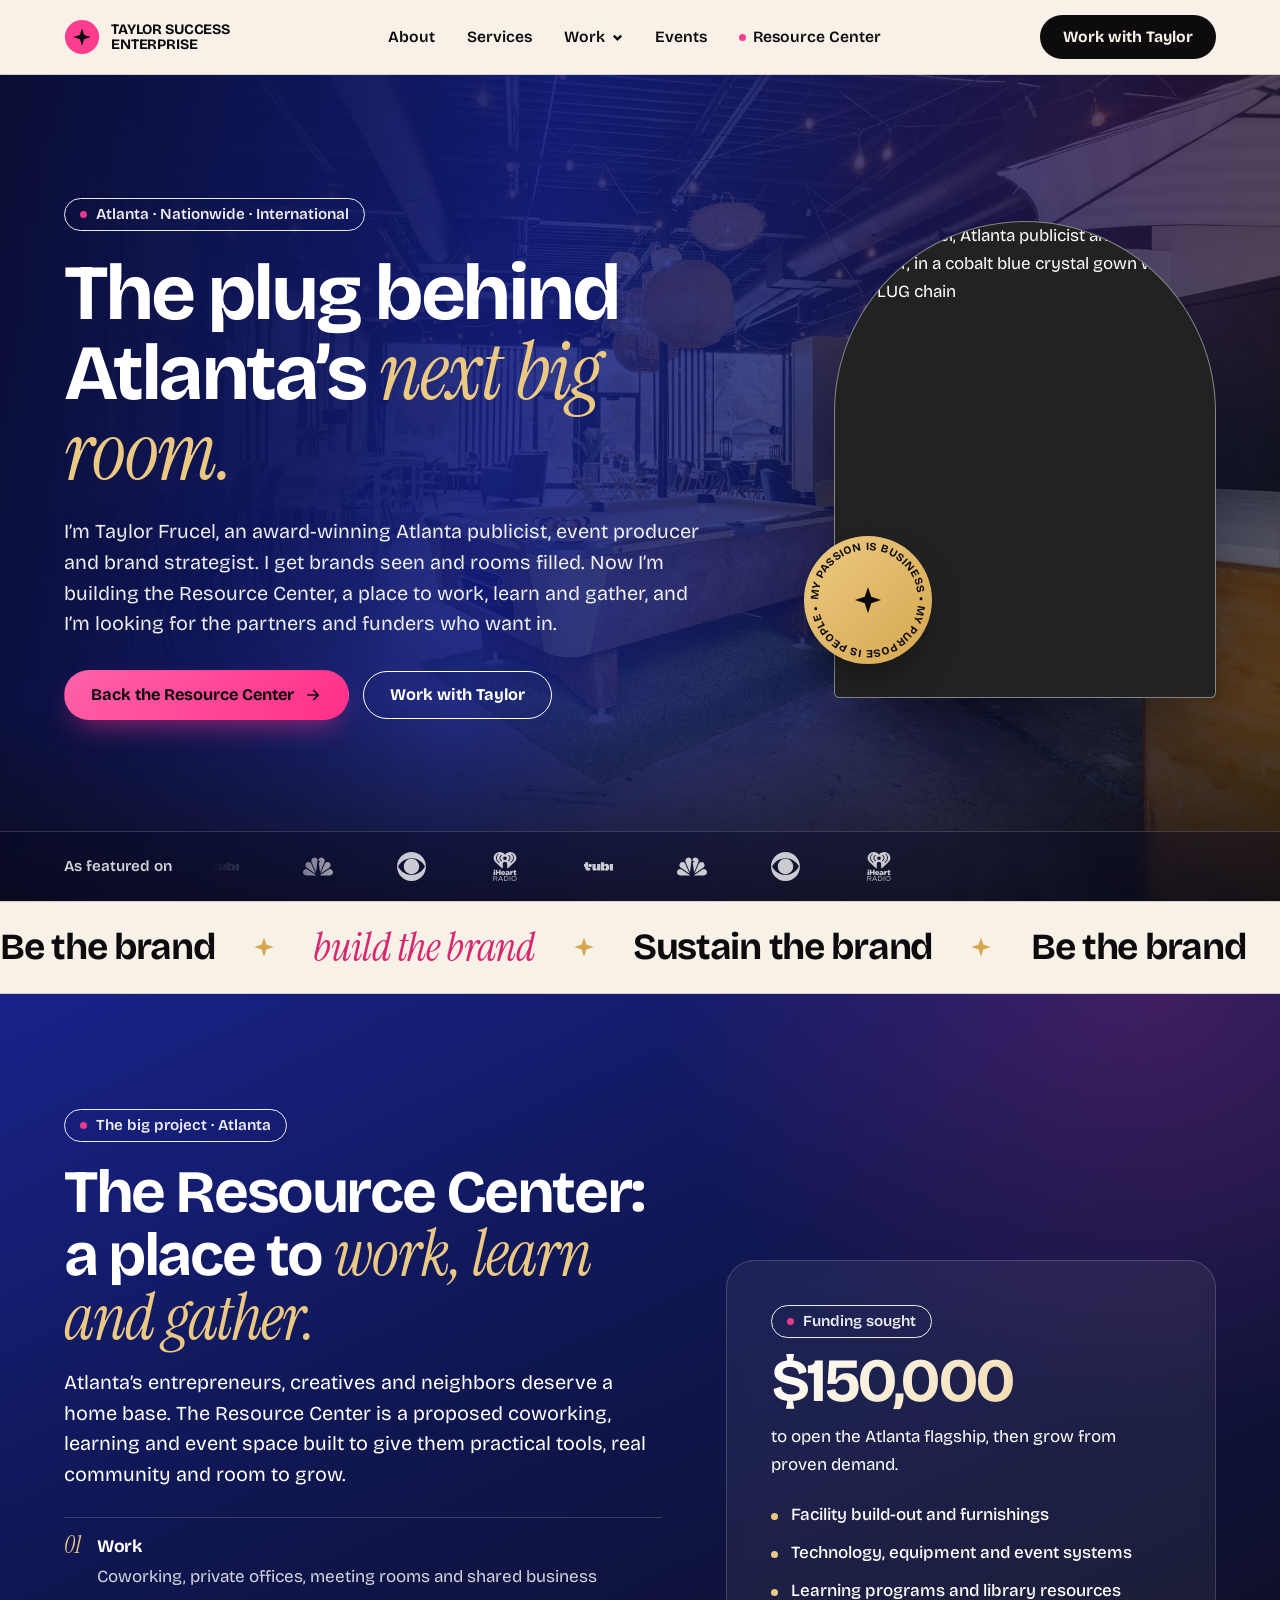
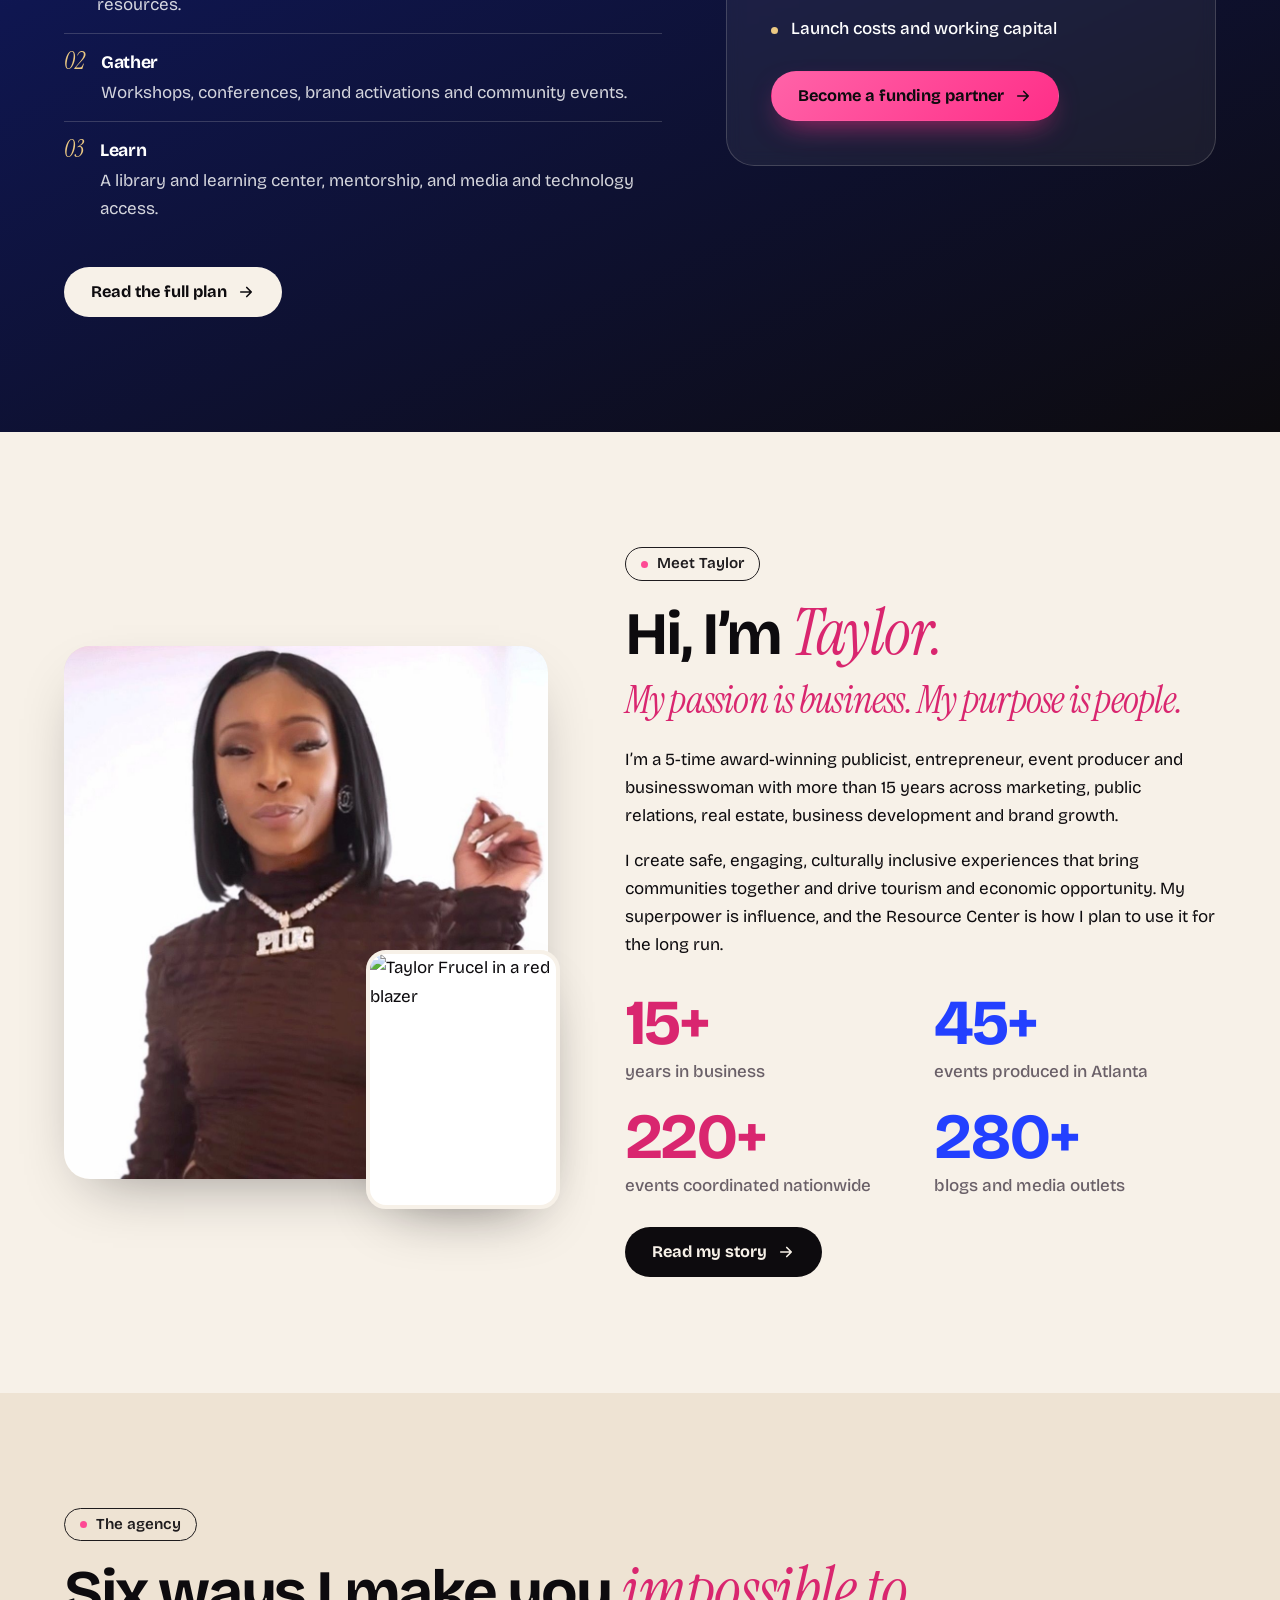
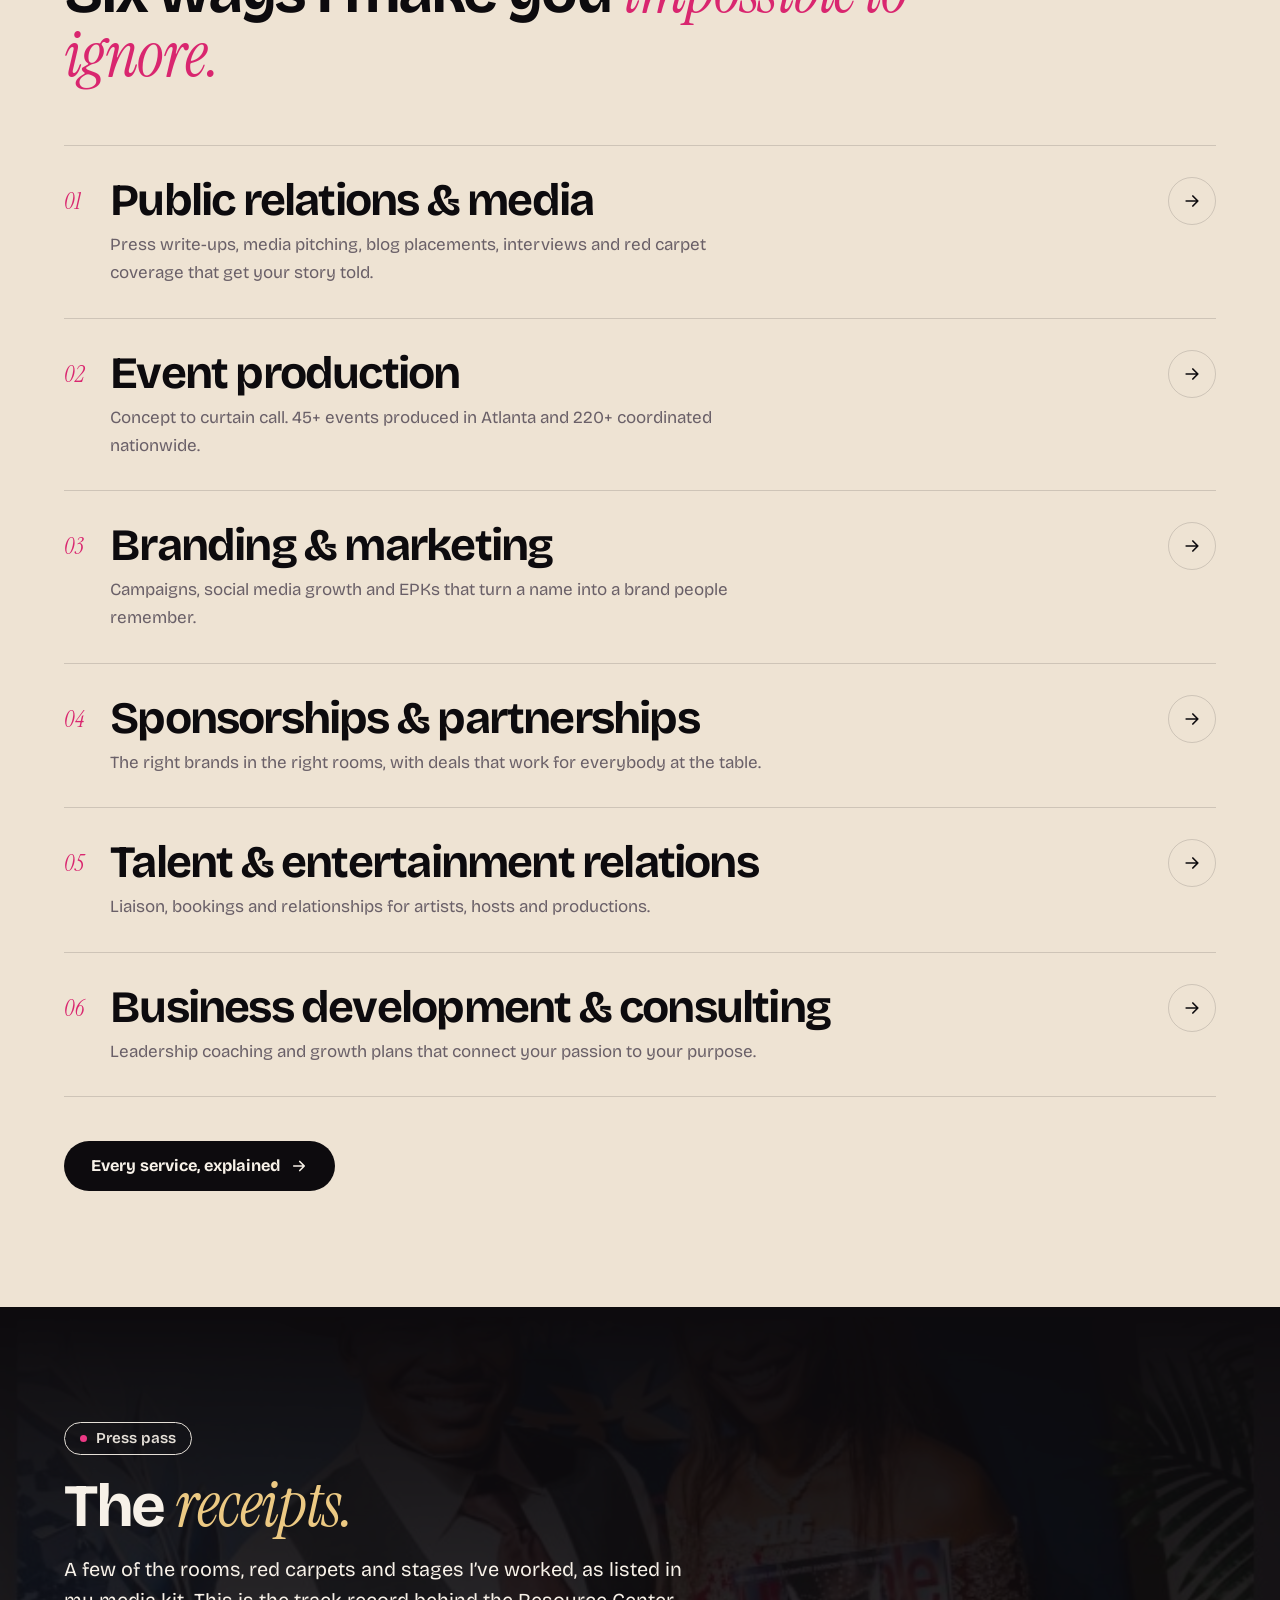
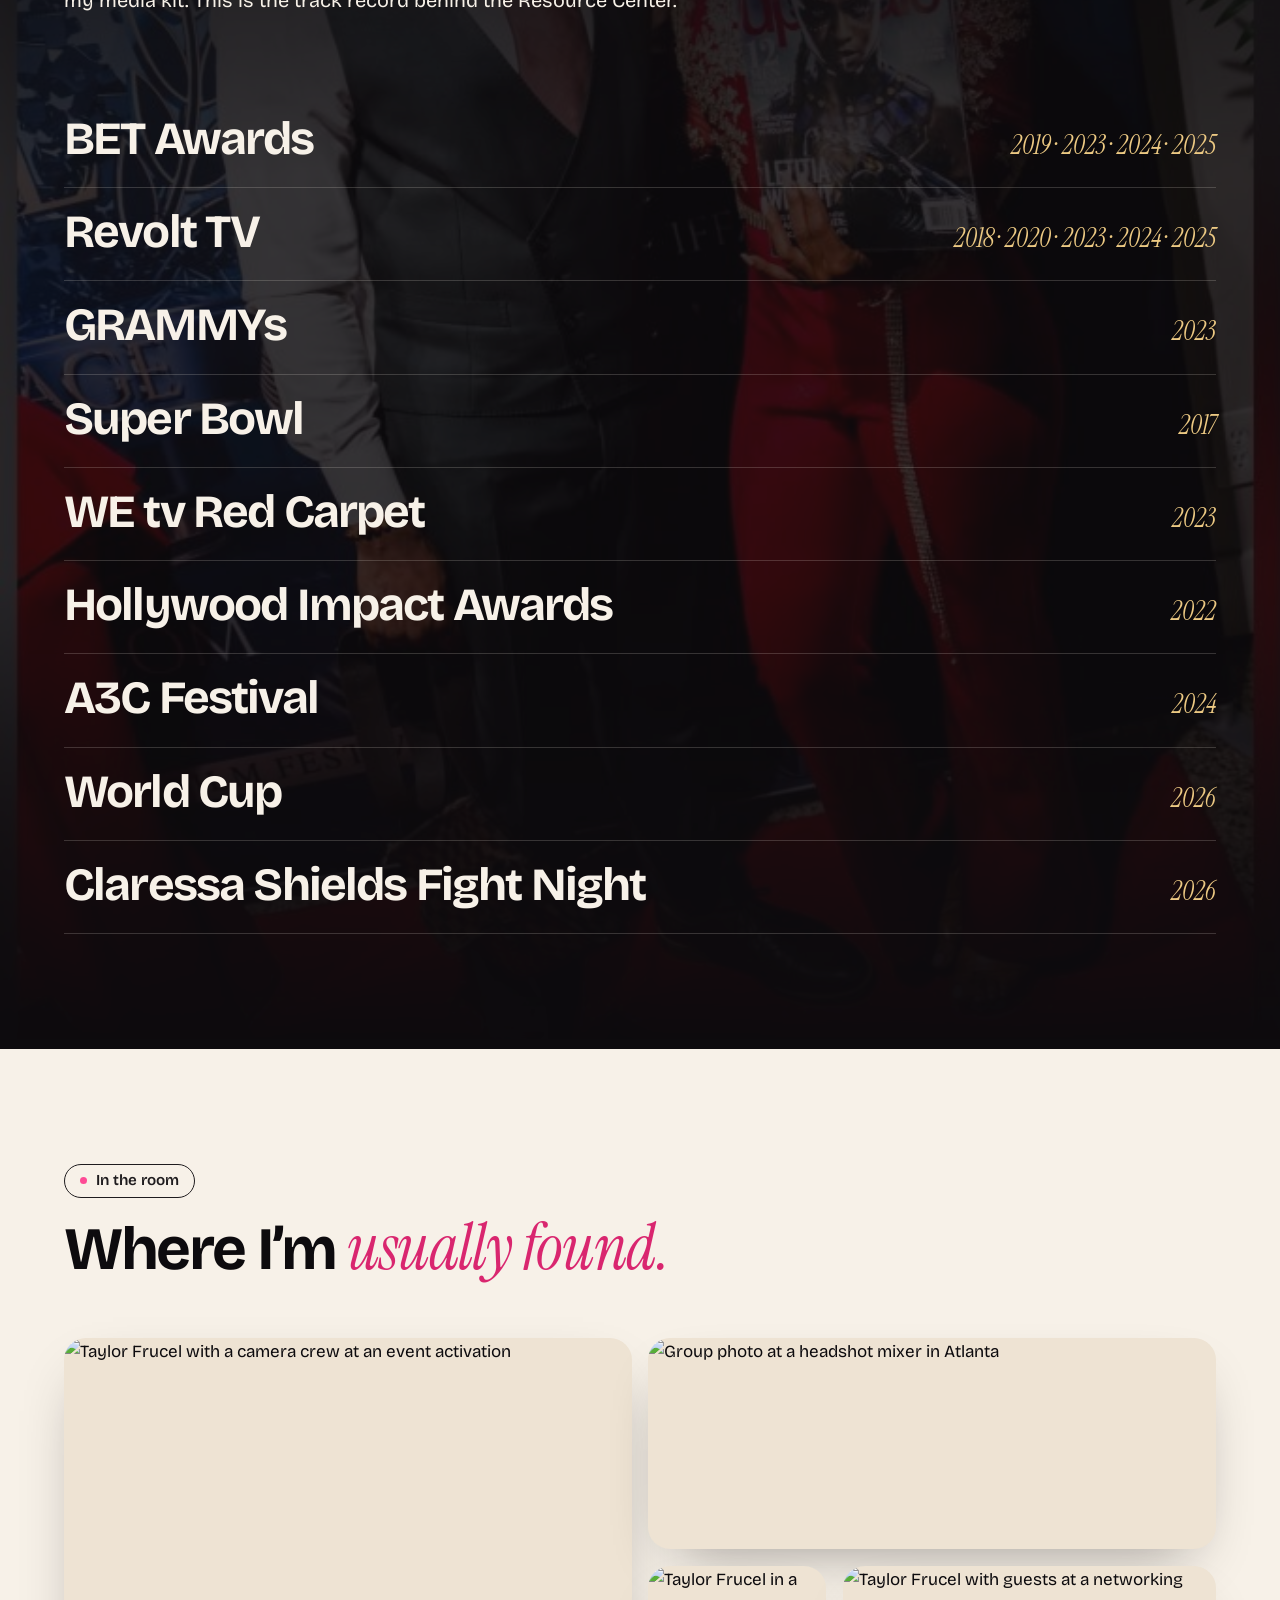
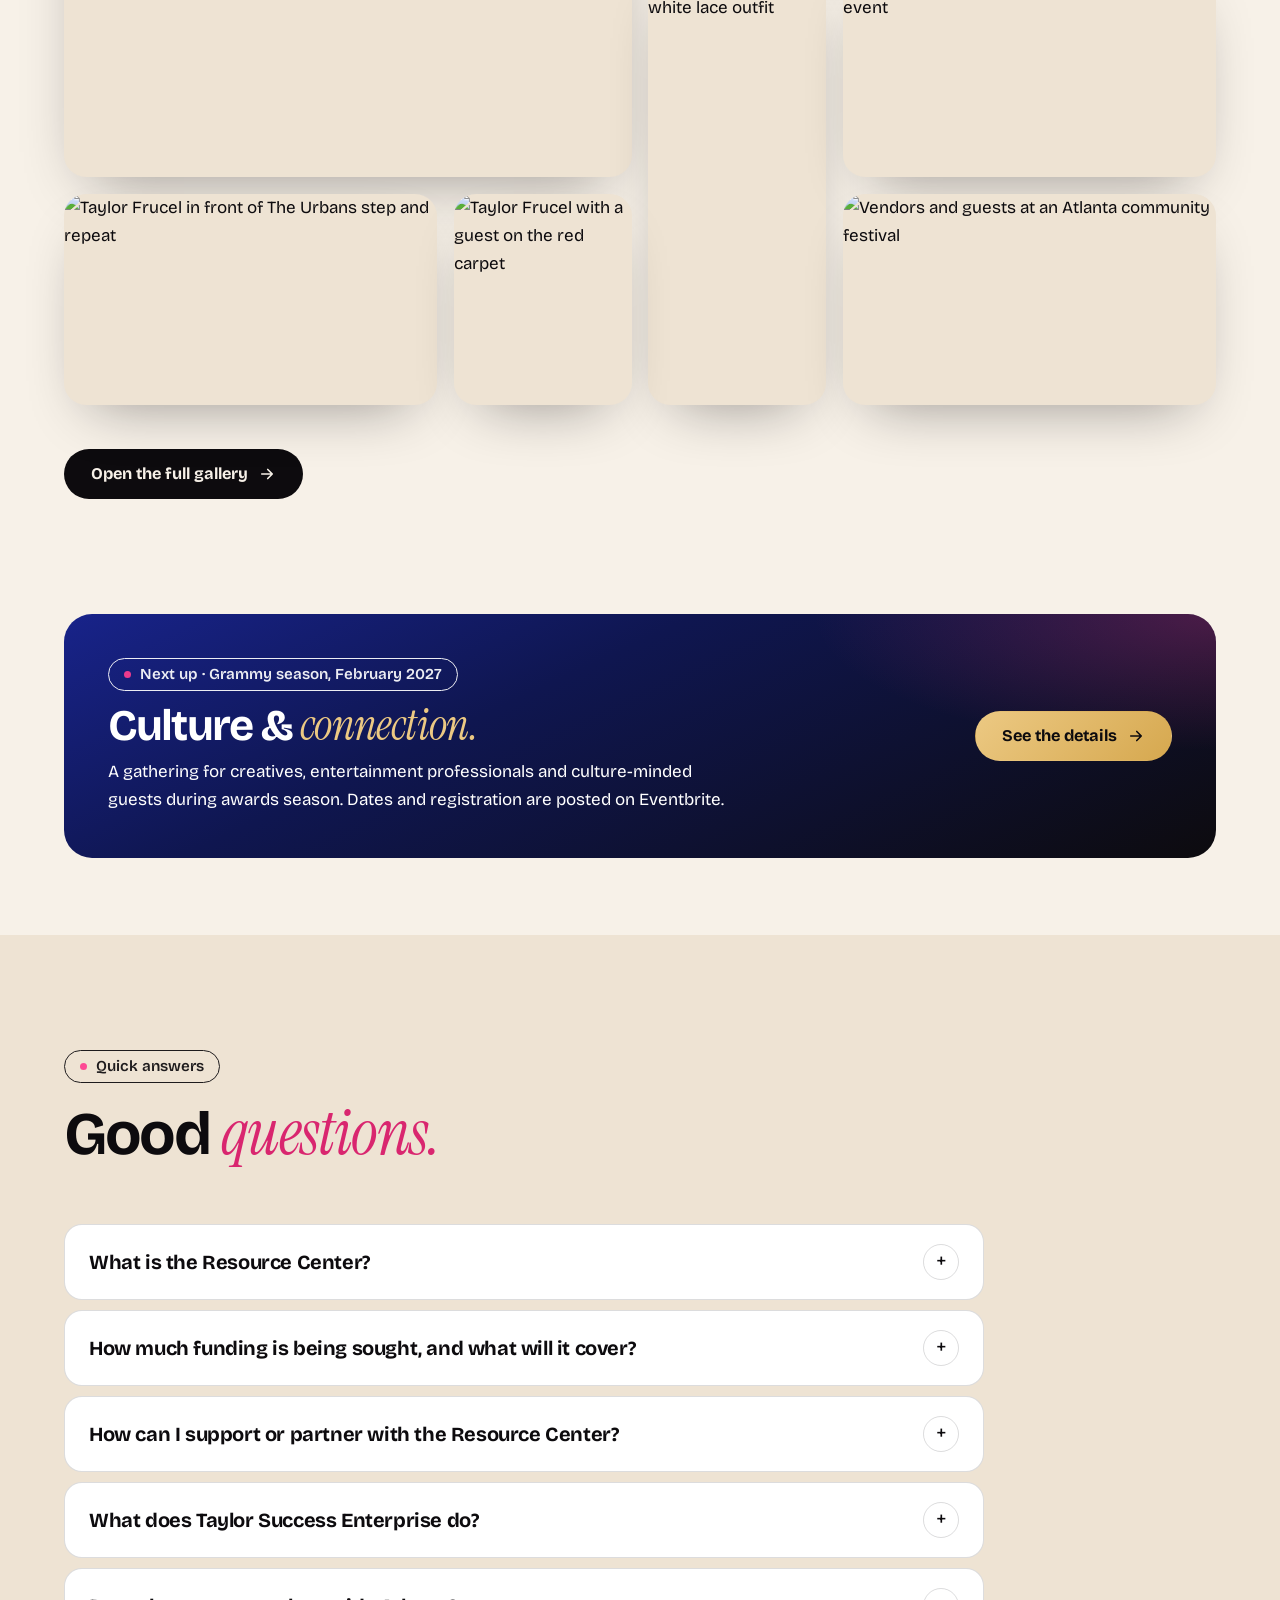
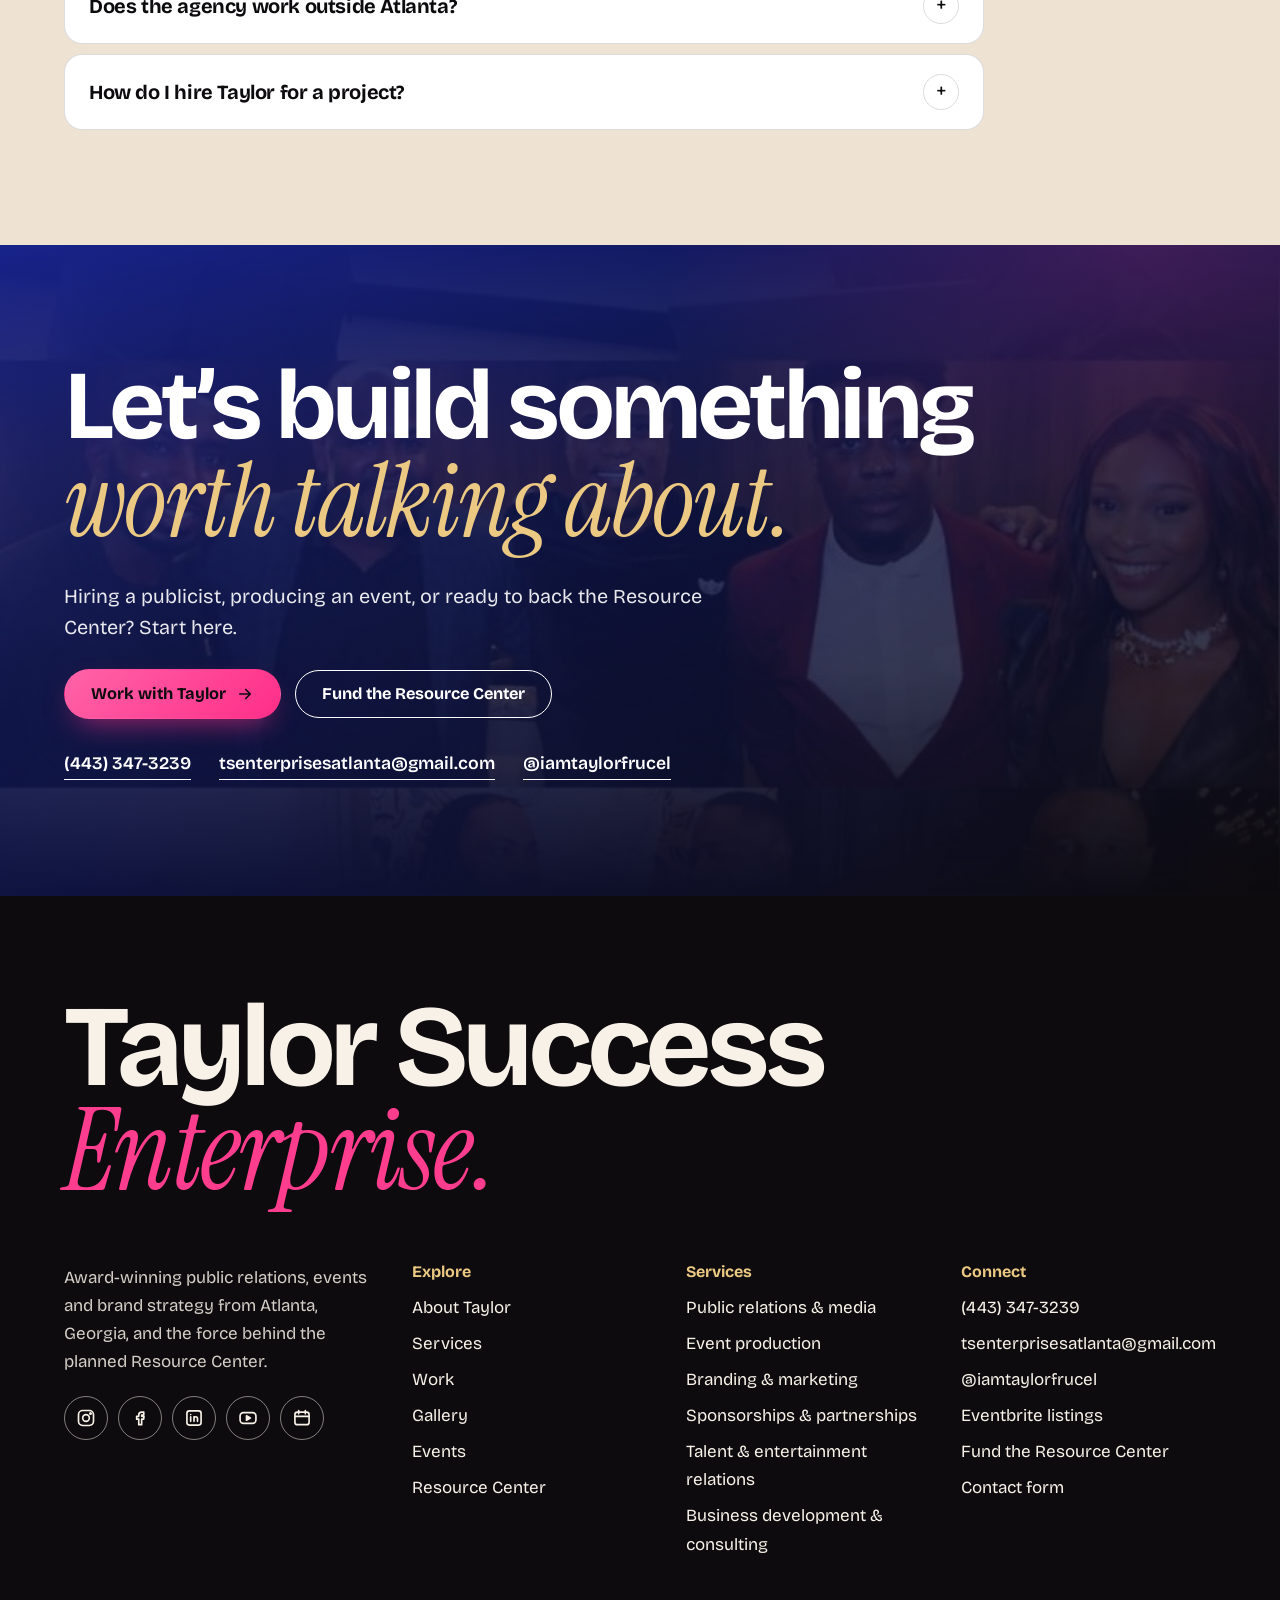
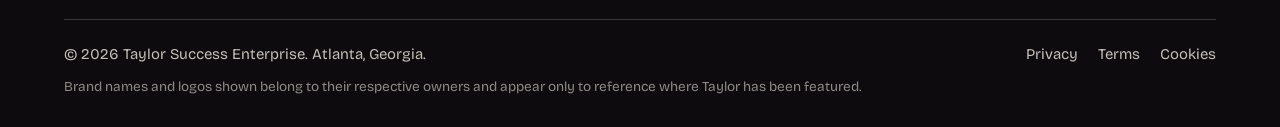
==== commit 15a5beed: "Add files via upload" ====
--- a/index.html
+++ b/index.html
@@ -1,76 +1,46 @@
-<!DOCTYPE html>
-
-<html lang="en"><head><meta charset="utf-8"/><meta content="width=device-width,initial-scale=1" name="viewport"/><meta content="Taylor Success Enterprise is an Atlanta-based public relations, branding, marketing and event production agency connecting brands, talent and organizations." name="description"/><meta content="#f7f3ed" name="theme-color"/><title>Home | Taylor Success Enterprise</title><link rel="canonical" href="https://taylorssuccessenterprise.com/"/><meta property="og:type" content="website"/><meta property="og:site_name" content="Taylor Success Enterprise"/><meta property="og:title" content="Home | Taylor Success Enterprise"/><meta property="og:description" content="Taylor Success Enterprise is an Atlanta-based public relations, branding, marketing and event production agency connecting brands, talent and organizations."/><meta property="og:url" content="https://taylorssuccessenterprise.com/"/><meta property="og:image" content="https://images.unsplash.com/photo-1492684223066-81342ee5ff30?auto=format&amp;fit=crop&amp;w=1200&amp;q=85"/><meta name="twitter:image" content="https://images.unsplash.com/photo-1492684223066-81342ee5ff30?auto=format&amp;fit=crop&amp;w=1200&amp;q=85"/><meta name="twitter:card" content="summary_large_image"/><meta name="twitter:title" content="Home | Taylor Success Enterprise"/><meta name="twitter:description" content="Taylor Success Enterprise is an Atlanta-based public relations, branding, marketing and event production agency connecting brands, talent and organizations."/><link href="assets/styles.css" rel="stylesheet"/><script type="application/ld+json">{
-  "@context": "https://schema.org",
-  "@type": "ProfessionalService",
-  "name": "Taylor Success Enterprise",
-  "url": "https://taylorssuccessenterprise.com/",
-  "description": "Atlanta-based public relations, branding, marketing and event production agency.",
-  "telephone": "+1-443-347-3239",
-  "email": "tsenterprisesatlanta@gmail.com",
-  "areaServed": ["Atlanta, Georgia", "United States"],
-  "founder": {"@type": "Person", "name": "Taylor Frucel"},
-  "sameAs": [
-     "https://www.instagram.com/iamtaylorfrucel/?hl=en",
-    "https://www.facebook.com/TaylorFrucelWithDaTea/",
-    "https://www.linkedin.com/in/taylor-stubbs-362bb41ab/",
-    "https://youtube.com/@taylorstubbs-x5h?si=w_9pmk7punqAI95h"
-  ]
-}</script></head>
-<body><header class="site-header"><div class="container nav-wrap">
-<a aria-label="Taylor Success Enterprise home" class="brand" href="index.html"><span class="brand-mark">T</span><span class="brand-name">TAYLOR SUCCESS<br/>ENTERPRISE</span></a>
-<nav aria-label="Main navigation" class="main-nav">
-<a data-nav="" href="index.html">Home</a><a data-nav="" href="about.html">About</a><a data-nav="" href="services.html">Services</a><a data-nav="" href="work.html">Our Work</a><a data-nav="" href="gallery.html">Gallery</a><a data-nav="" href="events.html">Events</a><a data-nav="" href="resource-center.html">Resource Center</a><a data-nav="" href="contact.html">Contact</a>
-</nav><a class="btn btn-primary nav-cta" href="contact.html">Inquire About a Project</a>
-<button aria-expanded="false" aria-label="Open navigation" class="menu-toggle" type="button"><span aria-hidden="true">☰</span></button></div>
-<nav aria-label="Mobile navigation" class="mobile-nav"><a data-nav="" href="index.html">Home</a><a data-nav="" href="about.html">About</a><a data-nav="" href="services.html">Services</a><a data-nav="" href="work.html">Our Work</a><a data-nav="" href="gallery.html">Gallery</a><a data-nav="" href="events.html">Events</a><a data-nav="" href="resource-center.html">Resource Center</a><a data-nav="" href="contact.html">Contact</a><a class="btn btn-primary" href="contact.html">Inquire About a Project</a></nav></header><main>
-<section class="hero"><div class="container"><div class="hero-panel" style="--hero-image:url('https://images.unsplash.com/photo-1511578314322-379afb476865?auto=format&amp;fit=crop&amp;w=2000&amp;q=90')"><span class="hero-tag">Atlanta · Available Nationwide</span><div class="hero-content"><span class="eyebrow">Taylor Frucel · Publicist · Brand Strategist</span><h1 class="display serif">Business.<br/>People.<br/><em>Impact.</em></h1><p class="lead">We make brands impossible to ignore. Taylor Success Enterprise connects the right people, stories and platforms to help businesses, talent and organizations build visibility and unlock new opportunities.</p><div class="btn-row"><a class="btn btn-primary" href="contact.html">Inquire About a Project <span>↗︎</span></a><a class="btn btn-light" href="work.html">Explore Our Work</a></div></div></div>
-<div class="stats"><div class="stat"><strong data-count="45">45+</strong><span>Events produced in Atlanta</span></div><div class="stat"><strong data-count="220">220+</strong><span>Events coordinated nationwide</span></div><div class="stat"><strong>15+</strong><span>Years of experience</span></div><div class="stat"><strong>People-first</strong><span>Strategy with intention</span></div></div></div></section>
-<section class="section"><div class="container split reveal"><div><span class="eyebrow">The agency</span><h2 class="h2 serif">More than publicity.<br/><em>A partner in progress.</em></h2><p class="lead">Taylor Success Enterprise is an Atlanta-based public relations, branding, marketing and event production agency built around connection, creativity and execution.</p><p>From a sharp media narrative to a room full of the right people, the goal is the same: help good work get seen, remembered and moving forward.</p><div class="btn-row"><a class="btn btn-dark" href="about.html">Meet Taylor <span>↗︎</span></a></div></div><div class="photo-stack"><img alt="Portrait of Taylor Frucel" class="photo-main" data-cms-image="index_image_01" src="https://images.unsplash.com/photo-1534528741775-53994a69daeb?auto=format&amp;fit=crop&amp;w=1000&amp;q=88"/><img alt="Live event production" class="photo-overlap" data-cms-image="index_image_02" src="https://images.unsplash.com/photo-1492684223066-81342ee5ff30?auto=format&amp;fit=crop&amp;w=1000&amp;q=85"/><div class="photo-note">Creative thinking.<br/>Real-world execution.</div></div></div></section>
-<div class="marquee-text"><span>PUBLIC RELATIONS ✳ EVENT PRODUCTION ✳ BRAND STRATEGY ✳ PARTNERSHIPS ✳ PUBLIC RELATIONS ✳ EVENT PRODUCTION ✳ BRAND STRATEGY ✳ PARTNERSHIPS ✳ </span></div>
-<section class="brand-showcase" aria-labelledby="featured-brands-title">
-  <div class="container">
-    <div class="brand-showcase-head">
-      <div><span class="eyebrow">Culture, media &amp; business</span><h2 class="brand-showcase-title serif" id="featured-brands-title">Recognizable names.<br/><em>Big conversations.</em></h2></div>
-      <button class="brand-motion-toggle" type="button" aria-pressed="false">Pause logos</button>
-    </div>
-    <p class="brand-showcase-note">All logos are trademarks of their respective owners.</p>
-  </div>
-  <div class="brand-marquee" aria-label="Selected brand and media logo references">
-    <div class="brand-marquee-track">
-      <div class="brand-logo-item"><img loading="lazy" src="https://commons.wikimedia.org/wiki/Special:FilePath/Coca-Cola_logo.svg" alt="Coca-Cola logo"/><span class="logo-fallback">Coca-Cola</span></div>
-      <div class="brand-logo-item"><img loading="lazy" src="https://commons.wikimedia.org/wiki/Special:FilePath/BET-2021Logo.svg" alt="BET logo"/><span class="logo-fallback">BET</span></div>
-      <div class="brand-logo-item"><img loading="lazy" src="https://commons.wikimedia.org/wiki/Special:FilePath/Tubi_logo_2024.svg" alt="Tubi logo"/><span class="logo-fallback">tubi</span></div>
-      <div class="brand-logo-item"><img loading="lazy" src="https://commons.wikimedia.org/wiki/Special:FilePath/NBC_logo_2022_(vertical).svg" alt="NBC logo"/><span class="logo-fallback">NBC</span></div>
-      <div class="brand-logo-item"><img loading="lazy" src="https://commons.wikimedia.org/wiki/Special:FilePath/Revolt_TV_logo.png" alt="REVOLT logo"/><span class="logo-fallback">REVOLT</span></div>
-      <div class="brand-logo-item"><img loading="lazy" src="https://commons.wikimedia.org/wiki/Special:FilePath/IHeartRadio_Logo.svg" alt="iHeartRadio logo"/><span class="logo-fallback">iHeart</span></div>
-      <div class="brand-logo-item investfest"><img loading="lazy" src="https://investfest.com/wp-content/uploads/elementor/thumbs/invest-fest-2026-logo-rnnmxgy1ru86fvw1bgx2425i8l7pamaotubuxurqca.png" alt="Invest Fest logo"/><span class="logo-fallback">INVEST FEST</span></div>
-      <div class="brand-logo-item zeus"><img loading="lazy" src="https://commons.wikimedia.org/wiki/Special:FilePath/Zeus_Network_logo.svg" alt="Zeus Network logo"/><span class="logo-fallback">ZEUS <small>NETWORK</small></span></div>
-    </div>
-  </div>
-</section>
-
-<section class="section"><div class="container"><div class="section-head reveal"><div><span class="eyebrow">What we do</span><h2 class="h2 serif">Strategic services<br/>for brands that mean business.</h2><p class="lead">The right mix of story, visibility, relationships and experience for what you're building.</p></div><a class="btn btn-outline" href="services.html">View All Services ↗︎</a></div><div class="service-grid">
-<article class="service-card reveal"><div class="service-icon">✳</div><h3 class="h3">Public Relations &amp; Media Strategy</h3><p>Build credibility with a clear story, smart media outreach and purposeful publicity.</p><a class="read-more" href="services.html?service=pr-media">Read More <span>↗︎</span></a></article><article class="service-card reveal"><div class="service-icon">◉</div><h3 class="h3">Event Production &amp; Management</h3><p>From concept to curtain call, create experiences people remember.</p><a class="read-more" href="services.html?service=events">Read More <span>↗︎</span></a></article><article class="service-card reveal"><div class="service-icon">✦</div><h3 class="h3">Branding &amp; Marketing Campaigns</h3><p>Connect your identity, message and marketing into one recognizable story.</p><a class="read-more" href="services.html?service=branding">Read More <span>↗︎</span></a></article><article class="service-card reveal"><div class="service-icon">↗︎</div><h3 class="h3">Sponsorships &amp; Partnerships</h3><p>Create strategic alignment between brands, organizations and audiences.</p><a class="read-more" href="services.html?service=partnerships">Read More <span>↗︎</span></a></article><article class="service-card reveal"><div class="service-icon">✺</div><h3 class="h3">Talent &amp; Entertainment Relations</h3><p>Support artists, public figures and productions with thoughtful coordination.</p><a class="read-more" href="services.html?service=talent">Read More <span>↗︎</span></a></article><article class="service-card reveal"><div class="service-icon">⌁</div><h3 class="h3">Business Development &amp; Consulting</h3><p>Turn opportunities into clear next steps, stronger connections and growth plans.</p><a class="read-more" href="services.html?service=business">Read More <span>↗︎</span></a></article></div></div></section>
-<section class="section" style="padding-top:10px"><div class="container"><div class="section-head reveal"><div><span class="eyebrow">Portfolio</span><h2 class="h2 serif">A track record<br/>built in the field.</h2><p class="lead">A selection of the work: experiences, campaigns and connections.</p></div><a class="btn btn-outline" href="work.html">View All Work ↗︎</a></div><div class="work-grid">
-<a class="work-card reveal" href="work.html?category=event-production#projects"><img alt="Event production portfolio" data-cms-image="index_image_03" loading="lazy" src="https://images.unsplash.com/photo-1492684223066-81342ee5ff30?auto=format&amp;fit=crop&amp;w=1000&amp;q=85"/><span class="arrow-circle">↗︎</span><div class="work-card-content"><span class="tag">Event Production</span><h3>Experiences that bring people together</h3><p>Event concept, production and on-site coordination.</p></div></a>
-<a class="work-card reveal" href="work.html?category=pr-media#projects"><img alt="Public relations portfolio" data-cms-image="index_image_04" loading="lazy" src="https://images.unsplash.com/photo-1556761175-b413da4baf72?auto=format&amp;fit=crop&amp;w=1000&amp;q=85"/><span class="arrow-circle">↗︎</span><div class="work-card-content"><span class="tag">PR &amp; Media</span><h3>Stories with somewhere to go</h3><p>Media outreach, publicity and narrative development.</p></div></a>
-<a class="work-card reveal" href="work.html?category=branding#projects"><img alt="Branding portfolio" data-cms-image="index_image_05" loading="lazy" src="https://images.unsplash.com/photo-1558655146-d09347e92766?auto=format&amp;fit=crop&amp;w=1000&amp;q=85"/><span class="arrow-circle">↗︎</span><div class="work-card-content"><span class="tag">Brand &amp; Marketing</span><h3>Campaigns built to connect</h3><p>Brand strategy, creative direction and promotion.</p></div></a>
-</div></div></section>
-<section class="brand-band"><div class="container"><span class="eyebrow">How we make an impact</span><h2 class="h2 serif">Good stories deserve<br/>a wider audience.</h2><p class="lead">Public relations, live experiences, brand strategy and partnerships, brought together with purpose.</p></div><div aria-label="Agency services" class="brand-marquee"><div class="brand-track"><div class="brand-pill"><span>PUBLIC RELATIONS</span></div><div class="brand-pill"><span>EVENT PRODUCTION</span></div><div class="brand-pill"><span>BRAND STRATEGY</span></div><div class="brand-pill"><span>PARTNERSHIPS</span></div><div class="brand-pill"><span>MARKETING</span></div><div class="brand-pill"><span>COMMUNITY</span></div><div class="brand-pill"><span>PUBLIC RELATIONS</span></div><div class="brand-pill"><span>EVENT PRODUCTION</span></div><div class="brand-pill"><span>BRAND STRATEGY</span></div><div class="brand-pill"><span>PARTNERSHIPS</span></div><div class="brand-pill"><span>MARKETING</span></div><div class="brand-pill"><span>COMMUNITY</span></div></div></div></section>
-<section class="section"><div class="container"><div class="section-head reveal"><div><span class="eyebrow">Events</span><h2 class="h2 serif">Where ideas become<br/>experiences.</h2><p class="lead">Explore upcoming events and selected moments from the archive. Full event details will be added from Taylor's Eventbrite export.</p></div><a class="btn btn-outline" href="events.html">Explore Events ↗︎</a></div><div class="event-grid">
-<article class="event-card reveal"><div class="event-image"><img alt="Live Experiences" data-cms-image="index_image_06" loading="lazy" src="https://images.unsplash.com/photo-1492684223066-81342ee5ff30?auto=format&amp;fit=crop&amp;w=1000&amp;q=85"/><span class="tag">Party</span></div><div class="event-content"><h3 class="h3">Celebrations &amp; Social Events</h3><p class="muted">Memorable gatherings shaped around the people in the room.</p><div class="event-meta">Explore event listings</div><a class="btn btn-outline" href="events.html">Browse Events ↗︎</a></div></article><article class="event-card reveal"><div class="event-image"><img alt="Conversations That Move Business" data-cms-image="index_image_07" loading="lazy" src="https://images.unsplash.com/photo-1556761175-b413da4baf72?auto=format&amp;fit=crop&amp;w=1000&amp;q=85"/><span class="tag">Dinner</span></div><div class="event-content"><h3 class="h3">Business &amp; Networking</h3><p class="muted">Professional gatherings built around relationships and opportunity.</p><div class="event-meta">Explore event listings</div><a class="btn btn-outline" href="events.html">Browse Events ↗︎</a></div></article><article class="event-card reveal"><div class="event-image"><img alt="Community in Motion" data-cms-image="index_image_08" loading="lazy" src="https://images.unsplash.com/photo-1506157786151-b8491531f063?auto=format&amp;fit=crop&amp;w=1000&amp;q=85"/><span class="tag">Outdoor</span></div><div class="event-content"><h3 class="h3">Community Experiences</h3><p class="muted">Events that create space for connection and participation.</p><div class="event-meta">Explore event listings</div><a class="btn btn-outline" href="events.html">Browse Events ↗︎</a></div></article></div></div></section>
-<section class="section" style="padding-top:0"><div class="container"><div class="resource-panel reveal"><div class="resource-copy"><span class="eyebrow">Funding opportunity</span><h2 class="h2 serif">A space to work.<br/>A place to grow.</h2><p class="lead">A proposed Community Resource &amp; Event Center in Atlanta, bringing coworking, professional development, learning resources and event space under one roof.</p><div class="funding-banner"><div><span class="eyebrow">Proposed funding request</span><strong>$150,000</strong></div><a class="btn btn-light" href="resource-center.html">Explore the Vision ↗︎</a></div></div><div class="resource-photos"><img alt="Coworking space concept" data-cms-image="index_image_09" src="https://images.unsplash.com/photo-1497366811353-6870744d04b2?auto=format&amp;fit=crop&amp;w=1000&amp;q=85"/><img alt="Learning resource concept" data-cms-image="index_image_10" src="https://images.unsplash.com/photo-1503676260728-1c00da094a0b?auto=format&amp;fit=crop&amp;w=1000&amp;q=85"/><img alt="Event venue concept" data-cms-image="index_image_11" src="https://images.unsplash.com/photo-1540575467063-178a50c2df87?auto=format&amp;fit=crop&amp;w=1000&amp;q=85"/></div></div></div></section>
-<section class="cta-section"><div class="container"><div class="cta-panel" data-cms-bg-image="index_index_cta_image" style="--cta-image:url('https://images.unsplash.com/photo-1511795409834-ef04bbd61622?auto=format&amp;fit=crop&amp;w=1000&amp;q=85')"><div class="cta-content"><span class="eyebrow">Let's connect</span><h2 class="h2 serif">Ready to Make Your Next Move Count?</h2><p class="lead">Let's turn your next idea into a clear strategy, a standout experience or a partnership that opens doors.</p><div class="btn-row"><a class="btn btn-primary" href="contact.html">Start a Conversation <span aria-hidden="true">↗︎</span></a></div></div></div></div></section></main><footer class="site-footer"><div class="container"><div class="footer-grid">
-<div><a class="brand footer-brand" href="index.html"><span class="brand-mark">T</span><span class="brand-name">TAYLOR SUCCESS<br>ENTERPRISE</br></span></a><p class="footer-copy">Atlanta-based public relations, branding, marketing and event production. We help brands, talent and organizations build visibility and unlock new opportunities.</p><div class="socials" aria-label="Social media and contact links">
-<a aria-label="Instagram" href="https://www.instagram.com/iamtaylorfrucel/?hl=en" rel="noopener" target="_blank"><svg aria-hidden="true" viewBox="0 0 24 24"><rect x="3" y="3" width="18" height="18" rx="5"/><circle cx="12" cy="12" r="4"/><circle cx="17.5" cy="6.5" r="1" fill="currentColor" stroke="none"/></svg></a>
-<a aria-label="Facebook" href="https://www.facebook.com/TaylorFrucelWithDaTea/" rel="noopener" target="_blank"><svg aria-hidden="true" viewBox="0 0 24 24"><path d="M14 21v-8h3l.5-4H14V7c0-1.2.4-2 2-2h1.7V1.4C17 1.2 16 1 14.5 1 11.5 1 10 2.8 10 6v3H7v4h3v8z"/></svg></a>
-<a aria-label="LinkedIn" href="https://www.linkedin.com/in/taylor-stubbs-362bb41ab/" rel="noopener" target="_blank"><svg aria-hidden="true" viewBox="0 0 24 24"><path d="M5 3.5A2.5 2.5 0 1 1 5 8.5a2.5 2.5 0 0 1 0-5zM3 10h4v11H3zM9 10h3.8v1.5h.1c.5-.9 1.7-1.8 3.5-1.8 3.8 0 4.6 2.4 4.6 5.5V21h-4v-5.2c0-1.2 0-2.8-1.8-2.8s-2.1 1.3-2.1 2.7V21H9z"/></svg></a>
-<a aria-label="YouTube" href="https://youtube.com/@taylorstubbs-x5h?si=w_9pmk7punqAI95h" rel="noopener" target="_blank"><svg aria-hidden="true" viewBox="0 0 24 24"><path d="M23 7.2a3 3 0 0 0-2.1-2.1C19 4.6 12 4.6 12 4.6s-7 0-8.9.5A3 3 0 0 0 1 7.2 31 31 0 0 0 .5 12 31 31 0 0 0 1 16.8a3 3 0 0 0 2.1 2.1c1.9.5 8.9.5 8.9.5s7 0 8.9-.5a3 3 0 0 0 2.1-2.1 31 31 0 0 0 .5-4.8 31 31 0 0 0-.5-4.8zM9.7 15.7V8.3l6.2 3.7z"/></svg></a>
-<a class="contact-icon" aria-label="Email Taylor Success Enterprise" href="mailto:tsenterprisesatlanta@gmail.com" title="Email">✉</a>
-<a class="contact-icon" aria-label="Call Taylor Success Enterprise" href="tel:+14433473239" title="Call">☎</a>
-</div></div>
-<div><div class="footer-title">Explore</div><div class="footer-links"><a href="about.html">About Taylor</a><a href="services.html">Services</a><a href="work.html">Our Work</a><a href="gallery.html">Gallery</a><a href="events.html">Events</a></div></div>
-<div><div class="footer-title">Services</div><div class="footer-links"><a href="services.html?service=pr-media">Public Relations</a><a href="services.html?service=events">Event Production</a><a href="services.html?service=branding">Branding &amp; Marketing</a><a href="services.html?service=partnerships">Partnerships</a><a href="services.html?service=talent">Talent Relations</a></div></div>
-<div><div class="footer-title">Connect</div><div class="footer-links"><a href="tel:+14433473239">(443) 347-3239</a><a href="mailto:tsenterprisesatlanta@gmail.com">tsenterprisesatlanta@gmail.com</a><a href="https://www.eventbrite.com/o/taylor-frucel-iamtaylorfrucel-40862467933" rel="noopener" target="_blank">Eventbrite organizer page</a><a href="resource-center.html">Community Resource &amp; Event Center</a></div></div>
-</div><div class="footer-bottom"><span>© 2026 Taylor Success Enterprise. All rights reserved.</span><span><nav aria-label="Legal" class="legal-links"><a href="privacy.html">Privacy Policy</a><a href="terms.html">Terms &amp; Conditions</a><a href="cookies.html">Cookie Policy</a></nav></span></div></div></footer><div aria-hidden="true" class="modal-backdrop" id="service-modal"><section aria-labelledby="service-modal-title" aria-modal="true" class="service-modal" role="dialog"><button aria-label="Close service details" class="modal-close" type="button">×</button><div class="modal-inner"><div class="modal-top"><div class="service-icon">✦</div><div><span class="eyebrow">Service detail</span><h2 class="h2 modal-title" id="service-modal-title">Service title</h2></div></div><p class="lead modal-intro"></p><p class="modal-copy"></p><div class="modal-gallery"></div></div></section></div><script defer="" src="assets/site.js"></script></body></html>+<!doctype html>
+<html lang="en"><head><meta charset="utf-8"><meta name="viewport" content="width=device-width,initial-scale=1,viewport-fit=cover">
+<title>Taylor Frucel | Atlanta Publicist, Events &amp; Resource Center</title><meta name="description" content="Award-winning Atlanta publicist Taylor Frucel is building the Resource Center, a place to work, learn and gather. Funding partners welcome."><meta name="robots" content="index,follow,max-image-preview:large,max-snippet:-1"><meta name="theme-color" content="#2340ff">
+<link rel="canonical" href="https://taylorssuccessenterprise.com/"><link rel="icon" href="assets/favicon.svg" type="image/svg+xml">
+<meta property="og:type" content="website"><meta property="og:site_name" content="Taylor Success Enterprise"><meta property="og:locale" content="en_US"><meta property="og:title" content="Taylor Frucel | Atlanta Publicist, Events &amp; Resource Center"><meta property="og:description" content="Award-winning Atlanta publicist Taylor Frucel is building the Resource Center, a place to work, learn and gather. Funding partners welcome."><meta property="og:url" content="https://taylorssuccessenterprise.com/"><meta property="og:image" content="https://taylorssuccessenterprise.com/assets/og-image.jpg"><meta property="og:image:width" content="1200"><meta property="og:image:height" content="630"><meta property="og:image:alt" content="Taylor Frucel, Atlanta publicist and event producer">
+<meta name="twitter:card" content="summary_large_image"><meta name="twitter:title" content="Taylor Frucel | Atlanta Publicist, Events &amp; Resource Center"><meta name="twitter:description" content="Award-winning Atlanta publicist Taylor Frucel is building the Resource Center, a place to work, learn and gather. Funding partners welcome."><meta name="twitter:image" content="https://taylorssuccessenterprise.com/assets/og-image.jpg">
+<link rel="preload" href="assets/fonts/bricolage-grotesque-latin-wght-normal.woff2" as="font" type="font/woff2" crossorigin>
+<link rel="stylesheet" href="assets/styles.css">
+<script type="application/ld+json">{"@context":"https://schema.org","@graph":[{"@type":["ProfessionalService","Organization"],"@id":"https://taylorssuccessenterprise.com/#org","name":"Taylor Success Enterprise","alternateName":["Taylor Success Enterprise Atlanta","TSE"],"url":"https://taylorssuccessenterprise.com/","description":"Taylor Success Enterprise is a full-service media, branding and public relations agency headquartered in Atlanta, Georgia, specializing in publicity, media relations, red carpet coverage, event production, sponsorships and marketing for corporate, consumer and entertainment clients. Founder Taylor Frucel is also leading the planned Resource Center, a community coworking, learning and event space in Atlanta.","logo":"https://taylorssuccessenterprise.com/assets/og-image.jpg","image":"https://taylorssuccessenterprise.com/assets/og-image.jpg","telephone":"+1-443-347-3239","email":"tsenterprisesatlanta@gmail.com","address":{"@type":"PostalAddress","addressLocality":"Atlanta","addressRegion":"GA","addressCountry":"US"},"areaServed":[{"@type":"City","name":"Atlanta"},{"@type":"Country","name":"United States"},"International"],"founder":{"@id":"https://taylorssuccessenterprise.com/#taylor"},"sameAs":["https://www.instagram.com/iamtaylorfrucel/","https://www.facebook.com/TaylorFrucelWithDaTea/","https://www.linkedin.com/in/taylor-stubbs-362bb41ab/","https://youtube.com/@taylorstubbs-x5h","https://www.eventbrite.com/o/taylor-frucel-iamtaylorfrucel-40862467933"],"knowsAbout":["Public relations","Publicity","Community resource centers","Coworking and event space development","Media relations","Red carpet coverage","Event production","Brand strategy","Social media marketing","Sponsorships and partnerships","Talent relations"],"hasOfferCatalog":{"@type":"OfferCatalog","name":"Services","itemListElement":[{"@type":"Offer","itemOffered":{"@type":"Service","name":"Public relations & media","description":"Press write-ups, media pitching, blog placements, interviews and red carpet coverage that get your story told."}},{"@type":"Offer","itemOffered":{"@type":"Service","name":"Event production","description":"Concept to curtain call. 45+ events produced in Atlanta and 220+ coordinated nationwide."}},{"@type":"Offer","itemOffered":{"@type":"Service","name":"Branding & marketing","description":"Campaigns, social media growth and EPKs that turn a name into a brand people remember."}},{"@type":"Offer","itemOffered":{"@type":"Service","name":"Sponsorships & partnerships","description":"The right brands in the right rooms, with deals that work for everybody at the table."}},{"@type":"Offer","itemOffered":{"@type":"Service","name":"Talent & entertainment relations","description":"Liaison, bookings and relationships for artists, hosts and productions."}},{"@type":"Offer","itemOffered":{"@type":"Service","name":"Business development & consulting","description":"Leadership coaching and growth plans that connect your passion to your purpose."}}]}},{"@type":"Person","@id":"https://taylorssuccessenterprise.com/#taylor","name":"Taylor Frucel","alternateName":["Taylor Stubbs Frucel","Taylor Stubbs"],"jobTitle":"Publicist, Event Producer and Brand Strategist","url":"https://taylorssuccessenterprise.com/about.html","image":"https://taylorssuccessenterprise.com/uploads/taylor/taylor-portrait-blue.jpg","description":"Award-winning Atlanta publicist, entrepreneur, event producer, brand strategist and talent liaison with more than 15 years of experience in marketing, public relations, real estate, business development and brand growth.","worksFor":{"@id":"https://taylorssuccessenterprise.com/#org"},"homeLocation":{"@type":"City","name":"Atlanta, Georgia"},"sameAs":["https://www.instagram.com/iamtaylorfrucel/","https://www.facebook.com/TaylorFrucelWithDaTea/","https://www.linkedin.com/in/taylor-stubbs-362bb41ab/","https://youtube.com/@taylorstubbs-x5h","https://www.eventbrite.com/o/taylor-frucel-iamtaylorfrucel-40862467933"],"knowsAbout":["Public relations","Publicity","Community resource centers","Coworking and event space development","Media relations","Red carpet coverage","Event production","Brand strategy","Social media marketing","Sponsorships and partnerships","Talent relations"],"award":"Award-winning publicist"},{"@type":"WebSite","@id":"https://taylorssuccessenterprise.com/#website","url":"https://taylorssuccessenterprise.com/","name":"Taylor Success Enterprise","publisher":{"@id":"https://taylorssuccessenterprise.com/#org"},"inLanguage":"en-US"},{"@type":"WebPage","@id":"https://taylorssuccessenterprise.com/#webpage","url":"https://taylorssuccessenterprise.com/","name":"Taylor Success Enterprise","isPartOf":{"@id":"https://taylorssuccessenterprise.com/#website"},"about":[{"@id":"https://taylorssuccessenterprise.com/#taylor"},{"@id":"https://taylorssuccessenterprise.com/#org"}]},{"@type":"FAQPage","mainEntity":[{"@type":"Question","name":"What is the Resource Center?","acceptedAnswer":{"@type":"Answer","text":"The Resource Center is a proposed community resource and event center in Atlanta, Georgia, led by Taylor Frucel. It brings coworking and business services, event space, professional development, a library and learning center, and media and technology access under one roof."}},{"@type":"Question","name":"How much funding is being sought, and what will it cover?","acceptedAnswer":{"@type":"Answer","text":"The goal is $150,000 to establish the Atlanta flagship. It covers the facility build-out and furnishings, technology and equipment, learning programs and library resources, and launch costs with working capital."}},{"@type":"Question","name":"How can I support or partner with the Resource Center?","acceptedAnswer":{"@type":"Answer","text":"Funders, sponsors, community organizations and future members can get in touch through the contact form, by phone at (443) 347-3239, or by email at tsenterprisesatlanta@gmail.com. Choose \"Resource Center Funding & Partnerships\" so the message reaches Taylor directly."}},{"@type":"Question","name":"What does Taylor Success Enterprise do?","acceptedAnswer":{"@type":"Answer","text":"The agency provides public relations and media placement, red carpet coverage, event production, branding and marketing campaigns, sponsorships and partnerships, talent and entertainment relations, and business development consulting."}},{"@type":"Question","name":"Does the agency work outside Atlanta?","acceptedAnswer":{"@type":"Answer","text":"Yes. Taylor Success Enterprise is headquartered in Atlanta and works with clients across the United States and internationally."}},{"@type":"Question","name":"How do I hire Taylor for a project?","acceptedAnswer":{"@type":"Answer","text":"Use the contact form, call (443) 347-3239 or email tsenterprisesatlanta@gmail.com. Share your goal, timeline and a budget range if you know it, and Taylor will follow up."}}]}]}</script></head>
+<body>
+<a class="skip-link" href="#main">Skip to content</a><header class="site-header"><div class="wrap nav"><a class="brand" href="index.html" aria-label="Taylor Success Enterprise, home"><svg viewBox="0 0 40 40" aria-hidden="true"><circle cx="20" cy="20" r="19" fill="#ff3d8f"/><g transform="translate(9 9) scale(.92)"><path d="M12 1.5l2.6 7.9 7.9 2.6-7.9 2.6L12 22.5l-2.6-7.9L1.5 12l7.9-2.6z" fill="#0d0b0e"/></g></svg><span>Taylor Success<br>Enterprise</span></a><ul class="nav-list"><li><a class="nav-link" href="about.html">About</a></li><li><a class="nav-link" href="services.html">Services</a></li><li class="has-sub"><button class="nav-btn" type="button" aria-expanded="false" aria-controls="sub-work">Work<svg viewBox="0 0 12 12" aria-hidden="true"><path d="M2 4l4 4 4-4" fill="none"/></svg></button><div class="sub" id="sub-work"><a href="work.html"><strong>Highlights</strong><span>Six worlds, one reel</span></a><a href="gallery.html"><strong>Full gallery</strong><span>Every photo and video</span></a></div></li><li><a class="nav-link" href="events.html">Events</a></li><li><a class="nav-link is-accent" href="resource-center.html">Resource Center</a></li></ul><a class="btn btn--ink nav-cta" href="contact.html">Work with Taylor</a><button class="menu-toggle" type="button" aria-expanded="false" aria-controls="menu" aria-label="Open menu"><svg class="b" viewBox="0 0 24 24" aria-hidden="true"><path d="M4 8h16M4 16h16"/></svg><svg class="x" viewBox="0 0 24 24" aria-hidden="true"><path d="M6 6l12 12M18 6L6 18"/></svg></button></div><nav class="menu" id="menu" aria-label="Mobile"><div class="menu-group"><a class="menu-top" href="about.html">About</a></div><div class="menu-group"><a class="menu-top" href="services.html">Services</a></div><div class="menu-group"><span class="menu-top">Work</span><div class="menu-kids"><a href="work.html">Highlights</a><a href="gallery.html">Full gallery</a></div></div><div class="menu-group"><a class="menu-top" href="events.html">Events</a></div><div class="menu-group"><a class="menu-top is-accent" href="resource-center.html">Resource Center</a></div><a class="btn btn--gold" href="contact.html">Work with Taylor<svg viewBox="0 0 24 24" aria-hidden="true"><path d="M5 12h14M13 6l6 6-6 6"/></svg></a><div class="menu-meta"><a href="tel:+14433473239">(443) 347-3239</a><a href="mailto:tsenterprisesatlanta@gmail.com">tsenterprisesatlanta@gmail.com</a></div></nav></header><main id="main"><section class="hero" data-trail="uploads/taylor/thumbs/taylor-red-blazer-1.jpg,uploads/taylor/thumbs/red-carpet-duo.jpg,uploads/taylor/thumbs/taylor-with-guest.jpg,uploads/taylor/thumbs/event-selfie-urbans.jpg,uploads/taylor/thumbs/taylor-blue-dress-full.jpg,uploads/taylor/thumbs/taylor-white-lace.jpg,uploads/taylor/thumbs/red-carpet-guests.jpg,uploads/taylor/thumbs/backstage-flowers.jpg,uploads/taylor/thumbs/taylor-portrait-plug-chain.jpg,uploads/taylor/thumbs/taylor-red-blazer-2.jpg"><div class="hero-bg" aria-hidden="true"><img data-cms-image="home_hero_bg" src="uploads/taylor/resource-center-hero.jpg" alt="" width="2000" height="1333" fetchpriority="high"></div>
+<div class="hero-main"><div class="wrap hero-grid"><div class="hero-copy">
+<div class="hero-chips"><span class="chip"><i></i>Atlanta &middot; Nationwide &middot; International</span></div>
+<h1>The plug behind Atlanta&rsquo;s <em>next big room.</em></h1>
+<p class="lead">I&rsquo;m Taylor Frucel, an award-winning Atlanta publicist, event producer and brand strategist. I get brands seen and rooms filled. Now I&rsquo;m building the Resource Center, a place to work, learn and gather, and I&rsquo;m looking for the partners and funders who want in.</p>
+<div class="btn-row"><a class="btn " href="resource-center.html">Back the Resource Center<svg viewBox="0 0 24 24" aria-hidden="true"><path d="M5 12h14M13 6l6 6-6 6"/></svg></a><a class="btn btn--ghost" href="contact.html">Work with Taylor</a></div></div>
+<div class="hero-photo"><div class="frame"><img data-cms-image="home_hero" src="uploads/taylor/taylor-portrait-blue.jpg" alt="Taylor Frucel, Atlanta publicist and event producer, in a cobalt blue crystal gown wearing her PLUG chain" width="1254" height="1254" fetchpriority="high"></div>
+<div class="badge" aria-hidden="true"><svg viewBox="0 0 120 120"><defs><path id="circ" d="M60,60 m-47,0 a47,47 0 1,1 94,0 a47,47 0 1,1 -94,0"/></defs><text><textPath href="#circ" textLength="290" lengthAdjust="spacing">MY PASSION IS BUSINESS &#8226; MY PURPOSE IS PEOPLE &#8226;</textPath></text></svg><span class="core"><svg viewBox="0 0 24 24" aria-hidden="true"><path d="M12 1.5l2.6 7.9 7.9 2.6-7.9 2.6L12 22.5l-2.6-7.9L1.5 12l7.9-2.6z" fill="currentColor"/></svg></span></div></div>
+</div></div><div class="hero-logos"><div class="wrap logos-row"><span class="lab">As featured on</span><div class="logos-view"><div class="logos-track"><div class="logos-group"><img src="https://commons.wikimedia.org/wiki/Special:FilePath/BET-2021Logo.svg" alt="BET logo" height="30" decoding="async" onerror="this.remove()" loading="lazy"><img src="https://commons.wikimedia.org/wiki/Special:FilePath/MTV_2021_(brand_version).svg" alt="MTV logo" height="30" decoding="async" onerror="this.remove()" loading="lazy"><img src="assets/logos/tubi.svg" alt="Tubi logo" height="30" decoding="async" onerror="this.remove()"><img src="assets/logos/nbc.svg" alt="NBC logo" height="30" decoding="async" onerror="this.remove()"><img src="assets/logos/cbs.svg" alt="CBS logo" height="30" decoding="async" onerror="this.remove()"><img src="assets/logos/iheartradio.svg" alt="iHeartRadio logo" height="30" decoding="async" onerror="this.remove()"></div><div class="logos-group" aria-hidden="true"><img src="https://commons.wikimedia.org/wiki/Special:FilePath/BET-2021Logo.svg" alt="" height="30" decoding="async" onerror="this.remove()" loading="lazy"><img src="https://commons.wikimedia.org/wiki/Special:FilePath/MTV_2021_(brand_version).svg" alt="" height="30" decoding="async" onerror="this.remove()" loading="lazy"><img src="assets/logos/tubi.svg" alt="" height="30" decoding="async" onerror="this.remove()"><img src="assets/logos/nbc.svg" alt="" height="30" decoding="async" onerror="this.remove()"><img src="assets/logos/cbs.svg" alt="" height="30" decoding="async" onerror="this.remove()"><img src="assets/logos/iheartradio.svg" alt="" height="30" decoding="async" onerror="this.remove()"></div></div></div></div></div></section><div class="marquee " aria-hidden="true"><div class="marquee-track"><div class="marquee-group"><span>Be the brand</span><svg viewBox="0 0 24 24" aria-hidden="true"><path d="M12 1.5l2.6 7.9 7.9 2.6-7.9 2.6L12 22.5l-2.6-7.9L1.5 12l7.9-2.6z" fill="currentColor"/></svg><em>build the brand</em><svg viewBox="0 0 24 24" aria-hidden="true"><path d="M12 1.5l2.6 7.9 7.9 2.6-7.9 2.6L12 22.5l-2.6-7.9L1.5 12l7.9-2.6z" fill="currentColor"/></svg><span>Sustain the brand</span><svg viewBox="0 0 24 24" aria-hidden="true"><path d="M12 1.5l2.6 7.9 7.9 2.6-7.9 2.6L12 22.5l-2.6-7.9L1.5 12l7.9-2.6z" fill="currentColor"/></svg><span>Be the brand</span><svg viewBox="0 0 24 24" aria-hidden="true"><path d="M12 1.5l2.6 7.9 7.9 2.6-7.9 2.6L12 22.5l-2.6-7.9L1.5 12l7.9-2.6z" fill="currentColor"/></svg><em>build the brand</em><svg viewBox="0 0 24 24" aria-hidden="true"><path d="M12 1.5l2.6 7.9 7.9 2.6-7.9 2.6L12 22.5l-2.6-7.9L1.5 12l7.9-2.6z" fill="currentColor"/></svg><span>Sustain the brand</span><svg viewBox="0 0 24 24" aria-hidden="true"><path d="M12 1.5l2.6 7.9 7.9 2.6-7.9 2.6L12 22.5l-2.6-7.9L1.5 12l7.9-2.6z" fill="currentColor"/></svg></div><div class="marquee-group"><span>Be the brand</span><svg viewBox="0 0 24 24" aria-hidden="true"><path d="M12 1.5l2.6 7.9 7.9 2.6-7.9 2.6L12 22.5l-2.6-7.9L1.5 12l7.9-2.6z" fill="currentColor"/></svg><em>build the brand</em><svg viewBox="0 0 24 24" aria-hidden="true"><path d="M12 1.5l2.6 7.9 7.9 2.6-7.9 2.6L12 22.5l-2.6-7.9L1.5 12l7.9-2.6z" fill="currentColor"/></svg><span>Sustain the brand</span><svg viewBox="0 0 24 24" aria-hidden="true"><path d="M12 1.5l2.6 7.9 7.9 2.6-7.9 2.6L12 22.5l-2.6-7.9L1.5 12l7.9-2.6z" fill="currentColor"/></svg><span>Be the brand</span><svg viewBox="0 0 24 24" aria-hidden="true"><path d="M12 1.5l2.6 7.9 7.9 2.6-7.9 2.6L12 22.5l-2.6-7.9L1.5 12l7.9-2.6z" fill="currentColor"/></svg><em>build the brand</em><svg viewBox="0 0 24 24" aria-hidden="true"><path d="M12 1.5l2.6 7.9 7.9 2.6-7.9 2.6L12 22.5l-2.6-7.9L1.5 12l7.9-2.6z" fill="currentColor"/></svg><span>Sustain the brand</span><svg viewBox="0 0 24 24" aria-hidden="true"><path d="M12 1.5l2.6 7.9 7.9 2.6-7.9 2.6L12 22.5l-2.6-7.9L1.5 12l7.9-2.6z" fill="currentColor"/></svg></div></div></div><section class="band band--night" id="resource-center"><div class="wrap rc"><div>
+<span class="chip"><i></i>The big project &middot; Atlanta</span>
+<h2 class="d2">The Resource Center: a place to <em>work, learn and gather.</em></h2>
+<p class="lead">Atlanta&rsquo;s entrepreneurs, creatives and neighbors deserve a home base. The Resource Center is a proposed coworking, learning and event space built to give them practical tools, real community and room to grow.</p>
+<div class="rc-pillars"><div><b>01</b><strong>Work</strong><span>Coworking, private offices, meeting rooms and shared business resources.</span></div>
+<div><b>02</b><strong>Gather</strong><span>Workshops, conferences, brand activations and community events.</span></div>
+<div><b>03</b><strong>Learn</strong><span>A library and learning center, mentorship, and media and technology access.</span></div></div>
+<div class="btn-row"><a class="btn btn--paper" href="resource-center.html">Read the full plan<svg viewBox="0 0 24 24" aria-hidden="true"><path d="M5 12h14M13 6l6 6-6 6"/></svg></a></div></div>
+<aside class="ask"><span class="chip"><i></i>Funding sought</span><p class="big-num">$150,000</p>
+<p>to open the Atlanta flagship, then grow from proven demand.</p>
+<ul><li>Facility build-out and furnishings</li><li>Technology, equipment and event systems</li><li>Learning programs and library resources</li><li>Launch costs and working capital</li></ul>
+<a class="btn " href="contact.html?service=Resource%20Center%20Funding%20%26%20Partnerships">Become a funding partner<svg viewBox="0 0 24 24" aria-hidden="true"><path d="M5 12h14M13 6l6 6-6 6"/></svg></a></aside></div></section><section class="band" id="meet"><div class="wrap meet">
+<div class="meet-photos"><div class="main"><img data-cms-image="home_meet" src="uploads/taylor/taylor-portrait-plug-chain.jpg" alt="Taylor Frucel smiling in a brown textured top and PLUG chain" width="1080" height="1080" loading="lazy" decoding="async"></div><div class="sticker"><img data-cms-image="home_meet_alt" src="uploads/taylor/m/taylor-red-blazer-1.jpg" alt="Taylor Frucel in a red blazer" width="506" height="900" loading="lazy" decoding="async"></div></div>
+<div><span class="chip"><i></i>Meet Taylor</span>
+<h2 class="d2">Hi, I&rsquo;m <em>Taylor.</em></h2>
+<p class="pull">My passion is business. My purpose is people.</p>
+<p>I&rsquo;m a 5-time award-winning publicist, entrepreneur, event producer and businesswoman with more than 15 years across marketing, public relations, real estate, business development and brand growth.</p>
+<p>I create safe, engaging, culturally inclusive experiences that bring communities together and drive tourism and economic opportunity. My superpower is influence, and the Resource Center is how I plan to use it for the long run.</p>
+<div class="stats"><div class="stat"><strong data-count="15" data-suffix="+">15+</strong><span>years in business</span></div><div class="stat"><strong data-count="45" data-suffix="+">45+</strong><span>events produced in Atlanta</span></div><div class="stat"><strong data-count="220" data-suffix="+">220+</strong><span>events coordinated nationwide</span></div><div class="stat"><strong data-count="280" data-suffix="+">280+</strong><span>blogs and media outlets</span></div></div>
+<div class="btn-row"><a class="btn btn--ink" href="about.html">Read my story<svg viewBox="0 0 24 24" aria-hidden="true"><path d="M5 12h14M13 6l6 6-6 6"/></svg></a></div></div></div></section><section class="band band--sand" id="services"><div class="wrap">
+<div class="sec-head"><span class="chip"><i></i>The agency</span><h2 class="d2">Six ways I make you <em>impossible to ignore.</em></h2></div>
+<ul class="rows"><li><a class="row" href="services.html#public-relations" data-peek="uploads/taylor/m/red-carpet-guests.jpg" data-cursor="Explore"><span class="n">01</span><h3>Public relations &amp; media</h3><span class="go"><svg viewBox="0 0 24 24" aria-hidden="true"><path d="M5 12h14M13 6l6 6-6 6"/></svg></span><p>Press write-ups, media pitching, blog placements, interviews and red carpet coverage that get your story told.</p></a></li><li><a class="row" href="services.html#event-production" data-peek="uploads/taylor/m/camera-crew-activation.jpg" data-cursor="Explore"><span class="n">02</span><h3>Event production</h3><span class="go"><svg viewBox="0 0 24 24" aria-hidden="true"><path d="M5 12h14M13 6l6 6-6 6"/></svg></span><p>Concept to curtain call. 45+ events produced in Atlanta and 220+ coordinated nationwide.</p></a></li><li><a class="row" href="services.html#branding-marketing" data-peek="uploads/taylor/m/taylor-white-lace.jpg" data-cursor="Explore"><span class="n">03</span><h3>Branding &amp; marketing</h3><span class="go"><svg viewBox="0 0 24 24" aria-hidden="true"><path d="M5 12h14M13 6l6 6-6 6"/></svg></span><p>Campaigns, social media growth and EPKs that turn a name into a brand people remember.</p></a></li><li><a class="row" href="services.html#sponsorships-partnerships" data-peek="uploads/taylor/m/networking-group.jpg" data-cursor="Explore"><span class="n">04</span><h3>Sponsorships &amp; partnerships</h3><span class="go"><svg viewBox="0 0 24 24" aria-hidden="true"><path d="M5 12h14M13 6l6 6-6 6"/></svg></span><p>The right brands in the right rooms, with deals that work for everybody at the table.</p></a></li><li><a class="row" href="services.html#talent-entertainment" data-peek="uploads/taylor/m/backstage-flowers.jpg" data-cursor="Explore"><span class="n">05</span><h3>Talent &amp; entertainment relations</h3><span class="go"><svg viewBox="0 0 24 24" aria-hidden="true"><path d="M5 12h14M13 6l6 6-6 6"/></svg></span><p>Liaison, bookings and relationships for artists, hosts and productions.</p></a></li><li><a class="row" href="services.html#business-development" data-peek="uploads/taylor/m/taylor-portrait-plug-chain.jpg" data-cursor="Explore"><span class="n">06</span><h3>Business development &amp; consulting</h3><span class="go"><svg viewBox="0 0 24 24" aria-hidden="true"><path d="M5 12h14M13 6l6 6-6 6"/></svg></span><p>Leadership coaching and growth plans that connect your passion to your purpose.</p></a></li></ul><div class="btn-row" style="margin-top:44px"><a class="btn btn--ink" href="services.html">Every service, explained<svg viewBox="0 0 24 24" aria-hidden="true"><path d="M5 12h14M13 6l6 6-6 6"/></svg></a></div></div></section><section class="band band--ink" id="receipts"><div class="bgphoto" aria-hidden="true"><img data-cms-image="home_receipts_bg" src="uploads/taylor/red-carpet-guests.jpg" alt="" width="681" height="878" loading="lazy" decoding="async"></div><div class="wrap">
+<div class="sec-head"><span class="chip"><i></i>Press pass</span><h2 class="d2">The <em>receipts.</em></h2><p class="lead">A few of the rooms, red carpets and stages I&rsquo;ve worked, as listed in my media kit. This is the track record behind the Resource Center.</p></div>
+<ul class="receipts"><li class="receipt"><b>BET Awards</b><i>2019 &middot; 2023 &middot; 2024 &middot; 2025</i></li><li class="receipt"><b>Revolt TV</b><i>2018 &middot; 2020 &middot; 2023 &middot; 2024 &middot; 2025</i></li><li class="receipt"><b>GRAMMYs</b><i>2023</i></li><li class="receipt"><b>Super Bowl</b><i>2017</i></li><li class="receipt"><b>WE tv Red Carpet</b><i>2023</i></li><li class="receipt"><b>Hollywood Impact Awards</b><i>2022</i></li><li class="receipt"><b>A3C Festival</b><i>2024</i></li><li class="receipt"><b>World Cup</b><i>2026</i></li><li class="receipt"><b>Claressa Shields Fight Night</b><i>2026</i></li></ul></div></section><section class="band" id="proof"><div class="wrap">
+<div class="sec-head"><span class="chip"><i></i>In the room</span><h2 class="d2">Where I&rsquo;m <em>usually found.</em></h2></div>
+<div class="collage"><a class="c1" href="gallery.html" data-cursor="See more"><img data-cms-image="home_collage_1" src="uploads/taylor/m/camera-crew-activation.jpg" alt="Taylor Frucel with a camera crew at an event activation" width="900" height="675" loading="lazy" decoding="async"></a><a class="c2" href="gallery.html" data-cursor="See more"><img data-cms-image="home_collage_2" src="uploads/taylor/m/headshot-mixer-group.jpg" alt="Group photo at a headshot mixer in Atlanta" width="900" height="675" loading="lazy" decoding="async"></a><a class="c3" href="gallery.html" data-cursor="See more"><img data-cms-image="home_collage_3" src="uploads/taylor/m/taylor-white-lace.jpg" alt="Taylor Frucel in a white lace outfit" width="655" height="754" loading="lazy" decoding="async"></a><a class="c4" href="gallery.html" data-cursor="See more"><img data-cms-image="home_collage_4" src="uploads/taylor/m/networking-group.jpg" alt="Taylor Frucel with guests at a networking event" width="888" height="898" loading="lazy" decoding="async"></a><a class="c5" href="gallery.html" data-cursor="See more"><img data-cms-image="home_collage_5" src="uploads/taylor/m/the-urbans-step-and-repeat.jpg" alt="Taylor Frucel in front of The Urbans step and repeat" width="900" height="599" loading="lazy" decoding="async"></a><a class="c6" href="gallery.html" data-cursor="See more"><img data-cms-image="home_collage_6" src="uploads/taylor/m/red-carpet-duo.jpg" alt="Taylor Frucel with a guest on the red carpet" width="506" height="900" loading="lazy" decoding="async"></a><a class="c7" href="gallery.html" data-cursor="See more"><img data-cms-image="home_collage_7" src="uploads/taylor/m/festival-vendors.jpg" alt="Vendors and guests at an Atlanta community festival" width="506" height="900" loading="lazy" decoding="async"></a></div><div class="btn-row" style="margin-top:44px"><a class="btn btn--ink" href="gallery.html">Open the full gallery<svg viewBox="0 0 24 24" aria-hidden="true"><path d="M5 12h14M13 6l6 6-6 6"/></svg></a></div></div></section><section class="band band--tight" style="padding-top:0"><div class="wrap"><div class="nextup"><div><span class="chip"><i></i><span>Next up &middot; Grammy season, February 2027</span></span>
+<h2>Culture &amp; <em>connection.</em></h2><p style="max-width:56ch;margin:0">A gathering for creatives, entertainment professionals and culture-minded guests during awards season. Dates and registration are posted on Eventbrite.</p></div>
+<div class="btn-row"><a class="btn btn--gold" href="events.html">See the details<svg viewBox="0 0 24 24" aria-hidden="true"><path d="M5 12h14M13 6l6 6-6 6"/></svg></a></div></div></div></section><section class="band band--sand" id="faq"><div class="wrap"><div class="sec-head"><span class="chip"><i></i>Quick answers</span><h2 class="d2">Good <em>questions.</em></h2></div><div class="faq"><details><summary>What is the Resource Center?</summary><p>The Resource Center is a proposed community resource and event center in Atlanta, Georgia, led by Taylor Frucel. It brings coworking and business services, event space, professional development, a library and learning center, and media and technology access under one roof.</p></details><details><summary>How much funding is being sought, and what will it cover?</summary><p>The goal is $150,000 to establish the Atlanta flagship. It covers the facility build-out and furnishings, technology and equipment, learning programs and library resources, and launch costs with working capital.</p></details><details><summary>How can I support or partner with the Resource Center?</summary><p>Funders, sponsors, community organizations and future members can get in touch through the contact form, by phone at (443) 347-3239, or by email at tsenterprisesatlanta@gmail.com. Choose &quot;Resource Center Funding &amp; Partnerships&quot; so the message reaches Taylor directly.</p></details><details><summary>What does Taylor Success Enterprise do?</summary><p>The agency provides public relations and media placement, red carpet coverage, event production, branding and marketing campaigns, sponsorships and partnerships, talent and entertainment relations, and business development consulting.</p></details><details><summary>Does the agency work outside Atlanta?</summary><p>Yes. Taylor Success Enterprise is headquartered in Atlanta and works with clients across the United States and internationally.</p></details><details><summary>How do I hire Taylor for a project?</summary><p>Use the contact form, call (443) 347-3239 or email tsenterprisesatlanta@gmail.com. Share your goal, timeline and a budget range if you know it, and Taylor will follow up.</p></details></div></div></section><section class="band band--night cta"><div class="bgphoto" aria-hidden="true"><img data-cms-image="home_cta_bg" src="uploads/taylor/networking-group.jpg" alt="" width="888" height="898" loading="lazy" decoding="async"></div><div class="wrap"><h2>Let&rsquo;s build something <em>worth talking about.</em></h2><p class="lead">Hiring a publicist, producing an event, or ready to back the Resource Center? Start here.</p><div class="btn-row" style="margin-top:26px"><a class="btn " href="contact.html">Work with Taylor<svg viewBox="0 0 24 24" aria-hidden="true"><path d="M5 12h14M13 6l6 6-6 6"/></svg></a><a class="btn btn--ghost" href="contact.html?service=Resource%20Center%20Funding%20%26%20Partnerships">Fund the Resource Center</a></div><div class="cta-contact"><a class="link-u" href="tel:+14433473239">(443) 347-3239</a><a class="link-u" href="mailto:tsenterprisesatlanta@gmail.com">tsenterprisesatlanta@gmail.com</a><a class="link-u" href="https://www.instagram.com/iamtaylorfrucel/" rel="noopener" target="_blank">@iamtaylorfrucel</a></div></div></section></main><footer class="site-footer"><div class="wrap"><p class="foot-mark">Taylor Success <em>Enterprise.</em></p><div class="foot-grid"><div><p class="foot-copy">Award-winning public relations, events and brand strategy from Atlanta, Georgia, and the force behind the planned Resource Center.</p><div class="socials"><a href="https://www.instagram.com/iamtaylorfrucel/" rel="noopener" target="_blank" aria-label="Instagram"><svg viewBox="0 0 24 24" aria-hidden="true"><rect x="3" y="3" width="18" height="18" rx="5"/><circle cx="12" cy="12" r="4"/><circle cx="17.4" cy="6.6" r=".8" fill="currentColor"/></svg></a><a href="https://www.facebook.com/TaylorFrucelWithDaTea/" rel="noopener" target="_blank" aria-label="Facebook"><svg viewBox="0 0 24 24" aria-hidden="true"><path d="M14 8.5h2.5V5H14c-2.2 0-3.5 1.4-3.5 3.5V10H8v3.4h2.5V20H14v-6.6h2.4l.4-3.4H14V8.9c0-.3.2-.4.5-.4z"/></svg></a><a href="https://www.linkedin.com/in/taylor-stubbs-362bb41ab/" rel="noopener" target="_blank" aria-label="LinkedIn"><svg viewBox="0 0 24 24" aria-hidden="true"><rect x="3.5" y="3.5" width="17" height="17" rx="3"/><path d="M8 10.5V16M8 7.8v.1M12 16v-3.2c0-1.4 1-2.3 2.2-2.3s2 .9 2 2.3V16M12 10.5V16"/></svg></a><a href="https://youtube.com/@taylorstubbs-x5h" rel="noopener" target="_blank" aria-label="YouTube"><svg viewBox="0 0 24 24" aria-hidden="true"><rect x="2.5" y="5.5" width="19" height="13" rx="4"/><path d="M10.2 9.4v5.2l4.6-2.6z" fill="currentColor"/></svg></a><a href="https://www.eventbrite.com/o/taylor-frucel-iamtaylorfrucel-40862467933" rel="noopener" target="_blank" aria-label="Eventbrite"><svg viewBox="0 0 24 24" aria-hidden="true"><rect x="3.5" y="5" width="17" height="15" rx="3"/><path d="M8 3v4M16 3v4M3.5 10h17"/></svg></a></div></div><div><h3>Explore</h3><ul><li><a href="about.html">About Taylor</a></li><li><a href="services.html">Services</a></li><li><a href="work.html">Work</a></li><li><a href="gallery.html">Gallery</a></li><li><a href="events.html">Events</a></li><li><a href="resource-center.html">Resource Center</a></li></ul></div><div><h3>Services</h3><ul><li><a href="services.html#public-relations">Public relations &amp; media</a></li><li><a href="services.html#event-production">Event production</a></li><li><a href="services.html#branding-marketing">Branding &amp; marketing</a></li><li><a href="services.html#sponsorships-partnerships">Sponsorships &amp; partnerships</a></li><li><a href="services.html#talent-entertainment">Talent &amp; entertainment relations</a></li><li><a href="services.html#business-development">Business development &amp; consulting</a></li></ul></div><div><h3>Connect</h3><ul><li><a href="tel:+14433473239">(443) 347-3239</a></li><li><a href="mailto:tsenterprisesatlanta@gmail.com">tsenterprisesatlanta@gmail.com</a></li><li><a href="https://www.instagram.com/iamtaylorfrucel/" rel="noopener" target="_blank">@iamtaylorfrucel</a></li><li><a href="https://www.eventbrite.com/o/taylor-frucel-iamtaylorfrucel-40862467933" rel="noopener" target="_blank">Eventbrite listings</a></li><li><a href="contact.html?service=Resource%20Center%20Funding%20%26%20Partnerships">Fund the Resource Center</a></li><li><a href="contact.html">Contact form</a></li></ul></div></div><div class="foot-base"><span>&copy; 2026 Taylor Success Enterprise. Atlanta, Georgia.</span><nav aria-label="Legal"><a href="privacy.html">Privacy</a><a href="terms.html">Terms</a><a href="cookies.html">Cookies</a></nav><p class="foot-tm">Brand names and logos shown belong to their respective owners and appear only to reference where Taylor has been featured.</p></div></div></footer><script src="assets/site.js" defer></script></body></html>
--- a/assets/styles.css
+++ b/assets/styles.css
@@ -1,166 +1,457 @@
-
-@import url('https://fonts.googleapis.com/css2?family=DM+Sans:wght@400;500;600;700&family=Playfair+Display:wght@500;600;700&display=swap');
-:root{--ink:#171719;--paper:#f7f3ed;--white:#fff;--red:#e33b36;--red-dark:#b92325;--gold:#c6a46a;--lime:#d7f36a;--muted:#77746f;--line:rgba(23,23,25,.13);--radius:24px;--shadow:0 24px 70px rgba(21,19,18,.12);--max:1240px}
-*{box-sizing:border-box}html{scroll-behavior:smooth;scroll-padding-top:100px}body{margin:0;background:var(--paper);color:var(--ink);font-family:"DM Sans",sans-serif;line-height:1.55;-webkit-font-smoothing:antialiased}body.modal-open{overflow:hidden}a{color:inherit;text-decoration:none}a:hover,a:focus{text-decoration:none}button,input,select,textarea{font:inherit}button{cursor:pointer}img{display:block;max-width:100%}::selection{background:var(--lime);color:var(--ink)}.container{width:min(calc(100% - 48px),var(--max));margin-inline:auto}.eyebrow{display:inline-flex;align-items:center;gap:10px;font-size:.72rem;letter-spacing:.17em;text-transform:uppercase;font-weight:700}.eyebrow:before{content:"";width:24px;height:2px;background:var(--red)}.serif{font-family:"Playfair Display",Georgia,serif;font-weight:500;letter-spacing:-.045em}.display{font-size:clamp(3.1rem,7.4vw,7.1rem);line-height:.94;letter-spacing:-.075em;margin:18px 0 24px}.h2{font-size:clamp(2.35rem,5vw,4.7rem);line-height:1;letter-spacing:-.065em;margin:14px 0 20px}.h3{font-size:clamp(1.35rem,2vw,2rem);line-height:1.12;letter-spacing:-.04em;margin:0 0 12px}.lead{font-size:clamp(1.05rem,1.6vw,1.28rem);color:#55524e;max-width:720px}.muted{color:var(--muted)}.section{padding:100px 0}.section-tight{padding:66px 0}.section-head{display:flex;justify-content:space-between;align-items:end;gap:30px;margin-bottom:36px}.section-head>div{max-width:760px}.btn{display:inline-flex;align-items:center;justify-content:center;gap:10px;min-height:50px;padding:14px 22px;border:1px solid transparent;border-radius:999px;font-weight:700;font-size:.9rem;line-height:1.2;text-align:center;white-space:normal;transition:transform .25s ease,background .25s ease,color .25s ease,border-color .25s ease;position:relative;text-decoration:none!important}.btn:hover,.btn:focus-visible{transform:translateY(-3px);text-decoration:none!important}.btn-primary{background:var(--red);color:#fff}.btn-primary:hover{background:var(--red-dark);color:#fff}.btn-dark{background:var(--ink);color:#fff}.btn-dark:hover{background:#333;color:#fff}.btn-light{background:var(--white);color:var(--ink)}.btn-outline{border-color:rgba(23,23,25,.28);color:var(--ink);background:transparent}.btn-outline:hover{background:var(--ink);color:#fff}.btn-lime{background:var(--lime);color:var(--ink)}.btn-row{display:flex;gap:12px;flex-wrap:wrap;margin-top:28px}.icon{width:19px;height:19px;display:inline-block;flex:0 0 auto}.site-header{position:sticky;top:0;z-index:100;background:rgba(247,243,237,.92);backdrop-filter:blur(18px);border-bottom:1px solid rgba(23,23,25,.08)}.nav-wrap{height:82px;display:flex;align-items:center;gap:28px}.brand{display:flex;align-items:center;gap:11px;min-width:210px;font-weight:800;letter-spacing:-.04em;line-height:1.05}.brand-mark{width:36px;height:36px;border-radius:12px;background:var(--red);display:grid;place-items:center;color:#fff;font-weight:800;font-size:1.2rem;transform:rotate(-6deg)}.brand-name{max-width:150px;font-size:.82rem}.main-nav{display:flex;align-items:center;justify-content:center;gap:clamp(12px,1.65vw,24px);flex:1;min-width:0}.main-nav a{font-size:.79rem;font-weight:700;white-space:nowrap;position:relative;padding:11px 0}.main-nav a:after{content:"";height:3px;position:absolute;bottom:2px;left:0;width:100%;background:var(--red);border-radius:3px;transform:scaleX(0);transform-origin:left;transition:transform .25s}.main-nav a:hover:after,.main-nav a[aria-current="page"]:after{transform:scaleX(1)}.nav-cta{flex:0 0 auto;min-width:174px;max-width:190px;min-height:46px;padding:12px 18px;line-height:1.15}.menu-toggle{display:none;border:1px solid var(--line);background:var(--white);width:46px;height:46px;border-radius:50%;align-items:center;justify-content:center}.mobile-nav{display:none;padding:0 24px 24px}.mobile-nav a{display:block;padding:13px 0;border-bottom:1px solid var(--line);font-weight:700}.mobile-nav.open{display:block}.hero{position:relative;overflow:hidden;padding:42px 0 70px}.hero-panel{position:relative;isolation:isolate;min-height:630px;border-radius:34px;overflow:hidden;background:#282324;color:#fff;display:flex;align-items:end}.hero-panel:before{content:"";position:absolute;inset:0;z-index:-2;background-image:var(--hero-image);background-size:cover;background-position:center 38%;transform:scale(1.02);animation:heroDrift 18s ease-in-out infinite alternate}.hero-panel:after{content:"";position:absolute;inset:0;z-index:-1;background:linear-gradient(90deg,rgba(17,16,17,.9) 0%,rgba(17,16,17,.72) 42%,rgba(17,16,17,.2) 100%),linear-gradient(0deg,rgba(17,16,17,.45),transparent 55%)}.hero-content{padding:clamp(30px,6vw,78px);max-width:900px}.hero .eyebrow{color:#f7f1e8}.hero h1{max-width:840px}.hero h1 em{font-style:normal;color:var(--lime)}.hero .lead{color:rgba(255,255,255,.82);max-width:650px}.hero-tag{position:absolute;right:30px;top:30px;border:1px solid rgba(255,255,255,.42);border-radius:999px;padding:10px 14px;font-size:.72rem;letter-spacing:.14em;text-transform:uppercase}.hero-bottom{display:flex;justify-content:space-between;align-items:center;gap:20px;margin-top:20px;padding:0 8px}.hero-bottom small{max-width:400px;color:var(--muted)}.stats{display:grid;grid-template-columns:repeat(4,1fr);gap:12px;margin-top:22px}.stat{background:var(--white);border-radius:20px;padding:23px 24px;border:1px solid rgba(23,23,25,.06)}.stat strong{display:block;font-size:clamp(2rem,4vw,3.3rem);letter-spacing:-.07em;line-height:1}.stat span{display:block;margin-top:10px;font-size:.7rem;letter-spacing:.12em;text-transform:uppercase;font-weight:700;color:var(--muted)}.split{display:grid;grid-template-columns:1fr 1fr;gap:clamp(34px,7vw,100px);align-items:center}.photo-stack{position:relative;min-height:500px}.photo-stack img{position:absolute;object-fit:cover;border-radius:var(--radius);box-shadow:var(--shadow)}.photo-main{width:78%;height:440px;right:0;top:0}.photo-overlap{width:48%;height:260px;left:0;bottom:0;border:8px solid var(--paper)}.photo-note{position:absolute;right:0;bottom:20px;background:var(--lime);border-radius:18px;padding:18px 22px;font-weight:800;max-width:180px;transform:rotate(3deg)}.service-grid{display:grid;grid-template-columns:repeat(3,1fr);gap:14px}.service-card{background:var(--white);border:1px solid rgba(23,23,25,.08);border-radius:24px;padding:26px;min-height:260px;display:flex;flex-direction:column;transition:transform .3s,border-color .3s,box-shadow .3s}.service-card:hover{transform:translateY(-6px);border-color:rgba(227,59,54,.45);box-shadow:0 18px 42px rgba(30,20,20,.08)}.service-icon{width:46px;height:46px;border-radius:15px;background:#fbe2dd;color:var(--red);display:grid;place-items:center;margin-bottom:25px}.service-card p{color:var(--muted);font-size:.95rem}.service-card .read-more{margin-top:auto;display:inline-flex;align-items:center;gap:8px;color:var(--red);font-weight:800;font-size:.84rem;padding-top:15px}.work-grid{display:grid;grid-template-columns:repeat(3,1fr);gap:16px}.work-card{position:relative;overflow:hidden;border-radius:24px;min-height:370px;background:#333;color:#fff;isolation:isolate}.work-card img{position:absolute;inset:0;width:100%;height:100%;object-fit:cover;z-index:-2;transition:transform .6s}.work-card:after{content:"";position:absolute;inset:0;z-index:-1;background:linear-gradient(0deg,rgba(13,12,13,.85),rgba(13,12,13,.05) 78%)}.work-card:hover img{transform:scale(1.06)}.work-card-content{position:absolute;bottom:0;left:0;right:0;padding:26px}.work-card .tag,.event-card .tag{display:inline-flex;border-radius:999px;padding:7px 10px;background:var(--lime);color:var(--ink);font-size:.65rem;font-weight:800;text-transform:uppercase;letter-spacing:.1em}.work-card h3{font-size:1.8rem;margin:12px 0 8px}.work-card p{margin:0;color:rgba(255,255,255,.8);font-size:.9rem}.arrow-circle{width:42px;height:42px;border-radius:50%;display:grid;place-items:center;background:var(--white);color:var(--ink);position:absolute;right:22px;top:22px;transition:transform .25s}.work-card:hover .arrow-circle{transform:rotate(45deg)}.brand-band{background:var(--ink);color:#fff;overflow:hidden;padding:54px 0 58px}.brand-band .lead{color:rgba(255,255,255,.62)}.brand-marquee{overflow:hidden;position:relative;margin-top:34px}.brand-track{display:flex;align-items:center;gap:22px;width:max-content;animation:marquee 32s linear infinite}.brand-marquee:hover .brand-track{animation-play-state:paused}.brand-pill{height:86px;min-width:170px;padding:18px 25px;border:1px solid rgba(255,255,255,.16);border-radius:18px;display:flex;align-items:center;justify-content:center;gap:12px;background:rgba(255,255,255,.045)}.brand-pill img{max-width:100px;max-height:30px;filter:grayscale(1) brightness(0) invert(1);opacity:.9}.brand-pill span{font-size:1.1rem;font-weight:800;letter-spacing:-.05em;white-space:nowrap}.brand-pill small{display:block;font-size:.55rem;letter-spacing:.14em;text-transform:uppercase;color:#bdb9b2}.event-grid{display:grid;grid-template-columns:repeat(3,1fr);gap:16px}.event-card{background:var(--white);border-radius:24px;overflow:hidden;border:1px solid rgba(23,23,25,.08);transition:transform .3s}.event-card:hover{transform:translateY(-5px)}.event-image{height:240px;position:relative;background:#d7d0c7;overflow:hidden}.event-image img{width:100%;height:100%;object-fit:cover;transition:transform .5s}.event-card:hover .event-image img{transform:scale(1.05)}.event-image .tag{position:absolute;left:16px;top:16px}.event-content{padding:23px}.event-meta{display:flex;gap:8px;flex-wrap:wrap;color:var(--muted);font-size:.78rem;margin:12px 0 18px}.event-content .btn{width:100%}.filters{display:flex;gap:8px;flex-wrap:wrap;margin:24px 0 32px}.filter-btn{border:1px solid var(--line);border-radius:999px;padding:10px 15px;background:transparent;font-size:.82rem;font-weight:700}.filter-btn.active,.filter-btn:hover{background:var(--ink);color:#fff;border-color:var(--ink)}.resource-panel{background:#1b2423;color:#fff;border-radius:32px;overflow:hidden;display:grid;grid-template-columns:1fr 1fr}.resource-copy{padding:clamp(30px,5vw,65px)}.resource-copy .lead{color:rgba(255,255,255,.72)}.resource-photos{display:grid;grid-template-columns:1fr 1fr;grid-template-rows:1fr 1fr;gap:8px;padding:12px;min-height:480px}.resource-photos img{width:100%;height:100%;object-fit:cover;border-radius:18px;min-height:0}.resource-photos img:first-child{grid-row:span 2}.pillars{display:grid;grid-template-columns:repeat(3,1fr);gap:12px;margin-top:24px}.pillar{background:rgba(255,255,255,.08);border:1px solid rgba(255,255,255,.12);padding:18px;border-radius:18px}.pillar strong{display:block;margin-bottom:7px}.pillar span{font-size:.85rem;color:rgba(255,255,255,.65)}.funding-banner{display:flex;align-items:center;justify-content:space-between;gap:25px;background:var(--red);color:#fff;padding:30px 34px;border-radius:24px;margin-top:24px}.funding-banner strong{font-size:clamp(2.2rem,4vw,3.7rem);letter-spacing:-.07em}.cta-section{padding:35px 0 90px}.cta-panel{position:relative;isolation:isolate;overflow:hidden;border-radius:32px;min-height:360px;color:#fff;display:flex;align-items:center;background:#252121}.cta-panel:before{content:"";position:absolute;inset:0;z-index:-2;background-image:var(--cta-image);background-size:cover;background-position:center;transition:transform 1s}.cta-panel:hover:before{transform:scale(1.025)}.cta-panel:after{content:"";position:absolute;inset:0;z-index:-1;background:linear-gradient(90deg,rgba(18,16,17,.86),rgba(18,16,17,.55) 60%,rgba(18,16,17,.24))}.cta-content{padding:clamp(30px,6vw,72px);max-width:820px}.cta-content .lead{color:rgba(255,255,255,.78)}.site-footer{background:#171719;color:#fff;padding:58px 0 24px}.footer-grid{display:grid;grid-template-columns:1.5fr 1fr 1fr 1fr;gap:42px;padding-bottom:45px}.footer-brand{color:#fff}.footer-copy{max-width:320px;color:#aaa6a1;font-size:.9rem}.footer-title{font-size:.72rem;letter-spacing:.15em;text-transform:uppercase;color:#aaa6a1;font-weight:800;margin-bottom:17px}.footer-links{display:grid;gap:10px;color:#e8e4df;font-size:.9rem}.footer-links a:hover{color:var(--lime)}.socials{display:flex;gap:9px;margin-top:22px}.socials a{width:40px;height:40px;border:1px solid rgba(255,255,255,.25);border-radius:50%;display:grid;place-items:center;transition:background .2s}.socials a:hover{background:var(--red)}.socials svg{width:17px;height:17px;fill:currentColor}.footer-bottom{border-top:1px solid rgba(255,255,255,.16);padding-top:20px;display:flex;justify-content:space-between;gap:20px;flex-wrap:wrap;color:#aaa6a1;font-size:.78rem}.page-hero{padding:74px 0 52px}.page-hero .display{max-width:980px}.page-hero .lead{max-width:760px}.page-hero-image{height:clamp(280px,43vw,540px);border-radius:30px;overflow:hidden;margin-top:36px;position:relative}.page-hero-image img{width:100%;height:100%;object-fit:cover}.page-hero-image:after{content:"";position:absolute;inset:0;background:linear-gradient(0deg,rgba(0,0,0,.35),transparent 65%)}.about-stat-row{display:grid;grid-template-columns:repeat(3,1fr);gap:12px}.about-stat-row .stat{background:transparent;border:1px solid var(--line)}.service-category{margin:44px 0}.service-category h2{padding-bottom:17px;border-bottom:1px solid var(--line)}.service-detail-grid{display:grid;grid-template-columns:repeat(2,1fr);gap:12px}.service-detail{display:flex;gap:18px;background:#fff;border:1px solid var(--line);border-radius:20px;padding:22px}.service-detail .service-icon{flex:0 0 46px;margin:0}.service-detail p{color:var(--muted);margin:7px 0 0;font-size:.9rem}.modal-backdrop{position:fixed;inset:0;z-index:300;background:rgba(14,13,14,.68);backdrop-filter:blur(10px);display:none;align-items:center;justify-content:center;padding:20px}.modal-backdrop.open{display:flex;animation:fadeIn .2s ease}.service-modal{position:relative;width:min(980px,100%);max-height:min(88vh,900px);overflow:auto;background:var(--paper);border-radius:30px;box-shadow:0 30px 120px rgba(0,0,0,.35);transform:scale(.96);animation:modalIn .28s cubic-bezier(.2,.8,.2,1) forwards}.modal-close{position:sticky;top:16px;float:right;margin:16px 16px 0 0;z-index:2;width:42px;height:42px;border:0;border-radius:50%;background:var(--white);font-size:1.5rem;box-shadow:0 5px 20px rgba(0,0,0,.1)}.modal-inner{padding:32px clamp(24px,5vw,54px) 44px}.modal-top{display:flex;gap:18px;align-items:center;padding-right:35px}.modal-top .service-icon{flex:0 0 52px;width:52px;height:52px}.modal-copy{font-size:1.05rem;max-width:780px;color:#57534e}.modal-gallery{display:grid;grid-template-columns:repeat(3,1fr);gap:10px;margin-top:26px}.modal-gallery img{height:190px;width:100%;object-fit:cover;border-radius:17px}.modal-gallery .gallery-controls{grid-column:1/-1;display:flex;justify-content:space-between;align-items:center}.gallery-controls button:not(.media-tile){border:1px solid var(--line);border-radius:999px;background:#fff;padding:9px 14px}.modal-open .service-modal{animation:modalIn .25s ease forwards}.contact-layout{display:grid;grid-template-columns:.8fr 1.2fr;gap:50px;align-items:start}.contact-card{background:#fff;border-radius:24px;padding:28px;border:1px solid var(--line);margin-bottom:12px}.contact-card strong{display:block;margin-bottom:7px}.contact-form{background:#fff;border-radius:28px;padding:clamp(24px,4vw,42px);border:1px solid var(--line)}.form-grid{display:grid;grid-template-columns:1fr 1fr;gap:17px}.field{display:flex;flex-direction:column;gap:8px}.field.full{grid-column:1/-1}.field label{font-size:.77rem;font-weight:800;letter-spacing:.04em}.field input,.field select,.field textarea{width:100%;border:1px solid #ddd7cf;border-radius:12px;padding:13px 14px;background:#fcfaf7;color:var(--ink);outline:none}.field input:focus,.field select:focus,.field textarea:focus{border-color:var(--red);box-shadow:0 0 0 3px rgba(227,59,54,.12)}.field textarea{min-height:130px;resize:vertical}.form-note{font-size:.76rem;color:var(--muted);margin:15px 0}.form-status{font-size:.9rem;margin-top:12px}.check-row{display:flex;gap:10px;align-items:flex-start;font-size:.8rem;color:var(--muted)}.check-row input{margin-top:4px}.revenue-grid{display:grid;grid-template-columns:repeat(3,1fr);gap:12px}.revenue-card{background:#fff;border-radius:22px;padding:25px;border:1px solid var(--line)}.revenue-card strong{font-size:2.4rem;letter-spacing:-.07em;display:block}.revenue-card small{color:var(--muted)}.quote{font-family:"Playfair Display",Georgia,serif;font-size:clamp(1.6rem,3vw,2.7rem);line-height:1.2;letter-spacing:-.04em}.marquee-text{background:var(--lime);overflow:hidden;padding:17px 0;white-space:nowrap}.marquee-text span{display:inline-block;font-size:.78rem;font-weight:800;text-transform:uppercase;letter-spacing:.16em;animation:marquee 24s linear infinite}.reveal{opacity:0;transform:translateY(22px);transition:opacity .65s ease,transform .65s ease}.reveal.is-visible{opacity:1;transform:translateY(0)}.notice{font-size:.8rem;color:var(--muted);padding:12px 15px;border-left:3px solid var(--gold);background:rgba(198,164,106,.1);border-radius:0 12px 12px 0}.empty-state{padding:40px;border:1px dashed var(--line);border-radius:20px;text-align:center;color:var(--muted)}.hidden{display:none!important}
-@keyframes marquee{from{transform:translateX(0)}to{transform:translateX(-50%)}}@keyframes heroDrift{from{transform:scale(1.02) translateX(0)}to{transform:scale(1.08) translateX(-1.2%)}}@keyframes fadeIn{from{opacity:0}to{opacity:1}}@keyframes modalIn{to{transform:scale(1)}}@media(prefers-reduced-motion:reduce){*,*:before,*:after{scroll-behavior:auto!important;animation-duration:.01ms!important;animation-iteration-count:1!important;transition-duration:.01ms!important}.reveal{opacity:1;transform:none}}
-@media(max-width:1120px){.nav-wrap{gap:16px}.brand{min-width:165px}.brand-name{font-size:.75rem}.main-nav{gap:12px}.main-nav a{font-size:.73rem}.nav-cta{min-width:150px;font-size:.78rem;padding:11px 14px}.service-grid,.event-grid,.work-grid{grid-template-columns:repeat(2,1fr)}.footer-grid{grid-template-columns:1.3fr 1fr 1fr}.footer-grid>div:last-child{grid-column:2/4}}
-@media(max-width:930px){.main-nav,.nav-wrap>.nav-cta{display:none}.menu-toggle{display:flex;margin-left:auto}.nav-wrap{height:74px}.brand{min-width:0}.mobile-nav .btn{margin-top:16px;width:100%}.hero-panel{min-height:570px}.stats{grid-template-columns:repeat(2,1fr)}.split{gap:38px}.photo-stack{min-height:420px}.photo-main{height:370px}.photo-overlap{height:220px}.resource-panel{grid-template-columns:1fr}.resource-photos{min-height:420px;grid-template-rows:190px 190px}.resource-photos img:first-child{grid-row:auto;grid-column:span 2}.contact-layout{grid-template-columns:1fr;gap:25px}}
-@media(max-width:640px){.container{width:min(calc(100% - 30px),var(--max))}.section{padding:70px 0}.section-tight{padding:48px 0}.section-head{display:block}.section-head>.btn{margin-top:18px}.hero{padding:18px 0 44px}.hero-panel{min-height:650px;border-radius:25px}.hero-panel:after{background:linear-gradient(90deg,rgba(17,16,17,.83),rgba(17,16,17,.42)),linear-gradient(0deg,rgba(17,16,17,.42),transparent 70%)}.hero-content{padding:28px 23px}.hero-tag{top:18px;right:18px;font-size:.6rem}.hero-bottom{align-items:flex-start;flex-direction:column}.stats{gap:8px}.stat{padding:18px}.stat span{font-size:.62rem}.split{grid-template-columns:1fr}.photo-stack{min-height:420px;order:2}.photo-main{width:80%;height:360px}.photo-overlap{height:205px;width:48%}.service-grid,.event-grid,.work-grid,.service-detail-grid,.revenue-grid{grid-template-columns:1fr}.service-card{min-height:225px}.work-card{min-height:350px}.event-image{height:230px}.resource-copy{padding:28px 23px}.resource-photos{padding:9px;gap:7px;min-height:350px;grid-template-rows:160px 160px}.pillars{grid-template-columns:1fr 1fr}.funding-banner{display:block;padding:26px}.funding-banner .btn{margin-top:18px}.cta-section{padding:22px 0 60px}.cta-panel{min-height:400px;border-radius:25px}.cta-content{padding:28px 23px}.footer-grid{grid-template-columns:1fr 1fr;gap:30px 18px}.footer-grid>div:first-child{grid-column:1/-1}.footer-grid>div:last-child{grid-column:auto}.footer-bottom{display:block}.footer-bottom span{display:block;margin-top:8px}.page-hero{padding:55px 0 35px}.page-hero-image{border-radius:22px}.about-stat-row{grid-template-columns:1fr}.modal-backdrop{padding:8px}.service-modal{max-height:94vh;border-radius:22px}.modal-inner{padding:20px 20px 30px}.modal-gallery{grid-template-columns:1fr 1fr}.modal-gallery img{height:150px}.modal-gallery img:last-of-type{display:none}.form-grid{grid-template-columns:1fr}.field.full{grid-column:auto}.contact-form{padding:22px}.brand-pill{min-width:145px}.brand-pill span{font-size:.95rem}}
-
-/* Legal pages and footer policy links */
-.legal-links{display:flex;flex-wrap:wrap;gap:12px 18px;align-items:center}.legal-links a{color:#d8d3ce;text-decoration:underline;text-decoration-color:rgba(216,211,206,.45);text-underline-offset:3px}.legal-links a:hover{color:var(--lime)}.legal-content{max-width:900px}.legal-section{padding:0 0 28px;margin:0 0 28px;border-bottom:1px solid var(--line)}.legal-section:last-of-type{border-bottom:0}.legal-section .h2{font-size:clamp(1.45rem,2.6vw,2rem);margin-bottom:14px}.legal-section p{max-width:82ch;color:#514d48;line-height:1.8;margin:0 0 14px}.legal-section a{color:var(--red);text-decoration:underline;text-underline-offset:3px}.legal-content .notice{margin-top:18px;line-height:1.65}@media(max-width:640px){.legal-links{margin-top:12px;gap:10px 14px}.legal-links a{font-size:.78rem}}
-
-
-/* Active navigation state: persist after hover ends */
-.main-nav a.active::after,
-.main-nav a[aria-current="page"]::after {
-  transform: scaleX(1) !important;
+/* Taylor Success Enterprise - design system v4
+   Warm cream and near-black, with cobalt night gradients, champagne gold and a rose-pink accent.
+   Bricolage Grotesque + Instrument Serif. Calm structure, loud personality. */
+@font-face{font-family:"Bricolage Grotesque";src:url(fonts/bricolage-grotesque-latin-wght-normal.woff2) format("woff2");font-weight:200 800;font-style:normal;font-display:swap}
+@font-face{font-family:"Instrument Serif";src:url(fonts/instrument-serif-latin-400-normal.woff2) format("woff2");font-weight:400;font-style:normal;font-display:swap}
+@font-face{font-family:"Instrument Serif";src:url(fonts/instrument-serif-latin-400-italic.woff2) format("woff2");font-weight:400;font-style:italic;font-display:swap}
+
+:root{
+  --ink:#0d0b0e;--night:#0f1650;--cobalt:#2340ff;--paper:#f7f1e8;--sand:#eee3d3;--white:#fff;
+  --pink:#ff3d8f;--rose:#d9266f;--gold:#d6a84f;--gold-soft:#ecc983;--muted:#6a6068;
+  --line:rgba(13,11,14,.14);--line-dark:rgba(247,241,232,.18);
+  --sans:"Bricolage Grotesque",ui-sans-serif,system-ui,-apple-system,"Segoe UI",Roboto,Helvetica,Arial,sans-serif;
+  --serif:"Instrument Serif",Georgia,"Times New Roman",serif;
+  --pad:clamp(20px,5vw,64px);--max:1320px;--header:74px;
+  --soft:0 24px 60px -28px rgba(13,11,14,.45);
+  --g-night:linear-gradient(155deg,#18238a 0%,#0f1650 38%,#0d0b0e 100%);
 }
-.main-nav a.active,
-.main-nav a[aria-current="page"] {
-  color: var(--red);
-}
-.mobile-nav a.active,
-.mobile-nav a[aria-current="page"] {
-  color: var(--red);
-  border-left: 3px solid var(--red);
-  padding-left: 12px;
-}
-
-/* Consent checkboxes: fixed checkbox width and a wrapping text column */
-.check-row {
-  display: flex;
-  align-items: flex-start;
-  gap: 10px;
-  width: 100%;
-  max-width: 100%;
-  min-width: 0;
-  line-height: 1.55;
-  letter-spacing: 0;
-  overflow-wrap: anywhere;
-}
-.check-row > span { flex: 1 1 auto; min-width: 0; }
-.field .check-row input[type="checkbox"] {
-  appearance: auto;
-  -webkit-appearance: checkbox;
-  width: 17px;
-  min-width: 17px;
-  max-width: 17px;
-  height: 17px;
-  flex: 0 0 17px;
-  margin: 4px 0 0;
-  padding: 0;
-  box-shadow: none;
-}
-.check-row a { text-decoration: underline; text-underline-offset: 2px; }
-
-/* Keep directional arrows as text glyphs rather than emoji on mobile */
-.btn, .text-link, .archive-link, .event-footer a { font-variant-emoji: text; }
-
-
-/* Featured brand reference carousel */
-.brand-showcase{padding:76px 0 68px;overflow:hidden;background:#fff}
-.brand-showcase-head{display:flex;align-items:end;justify-content:space-between;gap:24px;margin-bottom:14px}
-.brand-showcase-title{font-size:clamp(2.1rem,4.2vw,3.6rem);line-height:.98;letter-spacing:-.055em;margin:12px 0 0}
-.brand-showcase-title em{color:var(--red);font-weight:500}
-.brand-motion-toggle{border:1px solid var(--line);background:transparent;border-radius:999px;padding:10px 16px;font-size:.78rem;font-weight:700;white-space:nowrap}
-.brand-showcase-note{font-size:.76rem;color:var(--muted);max-width:780px;margin:0 0 28px}
-.brand-marquee{overflow:hidden;position:relative;width:100%;mask-image:linear-gradient(90deg,transparent,#000 5%,#000 95%,transparent)}
-.brand-marquee-track{display:flex;align-items:center;gap:24px;width:max-content;padding:8px 24px;animation:brand-drift 38s linear infinite}
-.brand-marquee:hover .brand-marquee-track,.brand-marquee.is-paused .brand-marquee-track{animation-play-state:paused}
-.brand-logo-item{width:178px;height:88px;display:flex;align-items:center;justify-content:center;flex:0 0 auto;padding:20px 24px;border:1px solid rgba(23,23,25,.08);border-radius:18px;background:#fff}
-.brand-logo-item img{max-width:100%;max-height:46px;width:auto;height:auto;object-fit:contain}
-.brand-logo-item .logo-fallback{display:none;font-weight:800;font-size:1.3rem;letter-spacing:-.045em;text-align:center;color:#171719}
-.brand-logo-item.logo-fallback-active img{display:none}
-.brand-logo-item.logo-fallback-active .logo-fallback{display:block}
-.brand-logo-text .logo-fallback{display:block;font-size:1.15rem;letter-spacing:.08em}
-.brand-logo-text.investfest .logo-fallback{font-size:1rem;letter-spacing:.12em}
-.brand-logo-text.zeus .logo-fallback{font-size:1.35rem;letter-spacing:.18em}
-.brand-logo-text.zeus small{display:block;font-size:.52rem;letter-spacing:.28em;text-align:center;margin-top:3px}
-@keyframes brand-drift{from{transform:translateX(0)}to{transform:translateX(-50%)}}
-
-/* Grammy-season concept card */
-.grammy-preview-section{padding-top:30px}
-.grammy-preview{display:grid;grid-template-columns:minmax(0, .92fr) minmax(0,1.08fr);overflow:hidden;border-radius:28px;background:#171719;color:#fff;box-shadow:var(--shadow)}
-.grammy-preview-art{position:relative;min-height:540px;background:#26201d;overflow:hidden}
-.grammy-event-photo{width:100%;height:100%;min-height:540px;object-fit:cover;opacity:.62;position:absolute;inset:0}
-.grammy-preview-art:after{content:"";position:absolute;inset:0;background:linear-gradient(180deg,rgba(0,0,0,.05),rgba(0,0,0,.58))}
-.grammy-trophy-mark{position:absolute;z-index:2;left:50%;top:50%;transform:translate(-50%,-58%);height:170px;width:auto;max-width:90%;filter:brightness(0) invert(1);opacity:.96}
-.grammy-art-label{position:absolute;z-index:3;bottom:22px;left:24px;right:24px;font-size:.68rem;letter-spacing:.08em;text-transform:uppercase;color:#fff}
-.grammy-preview-copy{padding:clamp(28px,5vw,64px);align-self:center}
-.grammy-preview-copy .eyebrow{color:#e6c780}
-.grammy-preview-copy .h2{margin-top:18px}
-.grammy-preview-copy .h2 em{color:#e6c780}
-.grammy-preview-copy .lead{color:#e6e0d9}
-.grammy-preview-copy>p:not(.lead){color:#d0cbc5}
-.event-facts{display:grid;grid-template-columns:repeat(3,minmax(0,1fr));gap:12px;margin:28px 0}
-.event-facts span{font-size:.8rem;color:#d0cbc5;border-top:1px solid rgba(255,255,255,.22);padding-top:10px}
-.event-facts strong{display:block;color:#fff;font-size:.68rem;letter-spacing:.08em;text-transform:uppercase;margin-bottom:5px}
-.grammy-preview-copy .btn-outline{border-color:rgba(255,255,255,.5);color:#fff}
-.grammy-preview-copy .btn-outline:hover{background:#fff;color:#171719}
-.grammy-disclaimer{font-size:.72rem!important;line-height:1.55;color:#b7b0a9!important;margin-top:22px}
-@media(max-width:820px){.brand-showcase-head{align-items:start;flex-direction:column}.brand-showcase{padding:58px 0}.brand-logo-item{width:150px;height:78px}.brand-marquee-track{gap:14px}.grammy-preview{grid-template-columns:1fr}.grammy-preview-art,.grammy-event-photo{min-height:300px;height:300px}.grammy-trophy-mark{height:120px}.event-facts{grid-template-columns:1fr;gap:8px}.event-facts span{padding-top:8px}}
-@media(prefers-reduced-motion:reduce){.brand-marquee-track{animation:none!important}}
-
-/* Portfolio gallery system */
-.contact-icon{width:40px;height:40px;border:1px solid rgba(255,255,255,.22);border-radius:50%;display:grid;place-items:center;font-size:1.15rem;color:#fff}.contact-icon:hover{background:var(--red);border-color:var(--red)}
-
-
-/* Gallery archive */
-.socials{display:flex;align-items:center;gap:10px;flex-wrap:wrap}
-.socials>a:not(.contact-icon){width:40px;height:40px;border:1px solid rgba(255,255,255,.22);border-radius:50%;display:grid;place-items:center;color:#fff}
-.socials>a:not(.contact-icon):hover{background:var(--red);border-color:var(--red)}
-.socials svg{width:17px;height:17px;fill:none;stroke:currentColor;stroke-width:1.7;stroke-linecap:round;stroke-linejoin:round}
-.socials a[aria-label="Facebook"] svg,.socials a[aria-label="LinkedIn"] svg,.socials a[aria-label="YouTube"] svg{fill:currentColor;stroke:none}
-.event-facts{display:grid;grid-template-columns:repeat(3,minmax(0,1fr));gap:14px;margin:28px 0}
-.event-fact{min-width:0;border-top:1px solid rgba(255,255,255,.25);padding-top:12px}
-.event-fact strong{display:block;color:#fff;font-size:.7rem;letter-spacing:.08em;text-transform:uppercase;margin:0 0 8px}
-.event-fact p{margin:0;color:#e4ded7;font-size:.94rem;line-height:1.5;overflow-wrap:anywhere}
-@media(max-width:820px){.event-facts{grid-template-columns:1fr;gap:16px}}
-
-/* ---------- Gallery: filters, square cover tiles, modal, lightbox ---------- */
-.gallery-controls{margin:28px 0 24px}
-.gallery-category-filters{display:flex;flex-wrap:wrap;gap:8px;margin-bottom:14px}
-.gallery-filters{display:flex;flex-wrap:wrap;gap:8px;margin:0 0 20px}
-.gallery-category-filters .filter-btn,.gallery-filters .filter-btn{cursor:pointer}
-.gallery-result-count{font-size:.82rem;color:var(--muted);margin:0 0 16px}
+*{box-sizing:border-box}
+html{scroll-behavior:smooth;scroll-padding-top:96px;-webkit-text-size-adjust:100%}
+body{margin:0;background:var(--paper);color:var(--ink);font:400 1.0625rem/1.65 var(--sans);-webkit-font-smoothing:antialiased;text-rendering:optimizeLegibility;overflow-x:clip}
+img,svg,video{display:block;max-width:100%}
+img{height:auto}
+a{color:inherit;text-decoration:none}
+p{margin:0 0 1em}
+h1,h2,h3,h4{margin:0;font-weight:700;letter-spacing:-.04em;line-height:1.02}
+ul,ol{margin:0;padding:0}
+button,input,select,textarea{font:inherit;color:inherit}
+:focus-visible{outline:2px solid var(--pink);outline-offset:3px}
+.sr-only{position:absolute!important;width:1px;height:1px;margin:-1px;padding:0;overflow:hidden;clip:rect(0 0 0 0);white-space:nowrap;border:0}
+.skip-link{position:absolute;left:12px;top:-60px;z-index:3000;background:var(--ink);color:#fff;padding:12px 18px;border-radius:999px;font-weight:700}
+.skip-link:focus{top:12px}
+.wrap{width:min(100% - 2*var(--pad),var(--max));margin-inline:auto}
+em,.serif{font-family:var(--serif);font-style:italic;font-weight:400;letter-spacing:-.015em;color:var(--rose)}
+.hero em,.band--night em,.band--ink em,.dark em{color:var(--gold-soft)}
+
+/* type */
+.d1{font-size:clamp(2.7rem,6.4vw,5.8rem);line-height:.98}
+.d2{font-size:clamp(2.2rem,4.7vw,4.1rem);line-height:1}
+.d3{font-size:clamp(1.6rem,2.8vw,2.4rem);line-height:1.06;letter-spacing:-.035em}
+.d1 em,.d2 em,.d3 em{font-size:1.06em}
+.lead{font-size:clamp(1.1rem,1.55vw,1.32rem);line-height:1.55;max-width:50ch}
+.muted{color:var(--muted)}
+.chip{justify-self:start;align-self:start;width:fit-content;display:inline-flex;align-items:center;gap:9px;padding:8px 15px;border:1px solid currentColor;border-radius:999px;font-weight:600;font-size:.95rem;line-height:1;opacity:.92}
+.chip i{width:7px;height:7px;border-radius:50%;background:var(--pink);display:block}
+
+/* buttons */
+.btn{display:inline-flex;align-items:center;justify-content:center;gap:10px;padding:15px 26px;border:1px solid transparent;border-radius:999px;background:linear-gradient(135deg,#ff63a8,#ff2e88);color:var(--ink);font-weight:700;font-size:1.02rem;line-height:1;cursor:pointer;box-shadow:0 12px 30px -12px rgba(255,46,136,.75);transition:transform .2s ease,box-shadow .2s ease,background .2s ease,color .2s ease,border-color .2s}
+.btn:hover{transform:translateY(-2px);box-shadow:0 18px 36px -12px rgba(255,46,136,.85)}
+.btn:active{transform:translateY(0)}
+.btn--paper{background:var(--paper);color:var(--ink);box-shadow:none}
+.btn--paper:hover{box-shadow:0 14px 30px -14px rgba(0,0,0,.5)}
+.btn--ink{background:var(--ink);color:var(--paper);box-shadow:none}
+.btn--ink:hover{box-shadow:0 14px 30px -14px rgba(13,11,14,.7)}
+.btn--gold{background:linear-gradient(135deg,#ecc983,#d6a84f);color:var(--ink);box-shadow:none}
+.btn--gold:hover{box-shadow:0 14px 30px -14px rgba(214,168,79,.8)}
+.btn--ghost{background:transparent;color:inherit;border-color:currentColor;box-shadow:none}
+.btn--ghost:hover{background:rgba(255,255,255,.1);box-shadow:none}
+.band:not(.band--night):not(.band--ink) .btn--ghost:hover{background:rgba(13,11,14,.06)}
+.btn svg{width:18px;height:18px;fill:none;stroke:currentColor;stroke-width:2.2;stroke-linecap:round;stroke-linejoin:round;transition:transform .2s}
+.btn:hover svg{transform:translateX(3px)}
+.btn-row{display:flex;flex-wrap:wrap;gap:14px;align-items:center}
+.link-u{background:linear-gradient(currentColor,currentColor) 0 100%/100% 1px no-repeat;padding-bottom:2px;font-weight:600;transition:background-size .25s ease}
+.link-u:hover{background-size:0 1px;background-position:100% 100%}
+
+/* header */
+.site-header{position:sticky;top:0;z-index:200;border-bottom:1px solid var(--line)}
+/* the blur lives on a background layer: a filter on the header itself would trap the fixed mobile menu inside it */
+.site-header:before{content:"";position:absolute;inset:0;z-index:-1;background:rgba(247,241,232,.9);-webkit-backdrop-filter:saturate(1.4) blur(14px);backdrop-filter:saturate(1.4) blur(14px)}
+.nav{display:flex;align-items:center;justify-content:space-between;gap:16px;min-height:var(--header)}
+.brand{display:flex;align-items:center;gap:11px;font-weight:700;font-size:.9rem;line-height:1.05;letter-spacing:-.01em;text-transform:uppercase}
+.brand svg{width:36px;height:36px;flex:none}
+.nav-list{display:none;list-style:none;align-items:center;gap:2px}
+.nav-link,.nav-btn{position:relative;display:inline-flex;align-items:center;gap:7px;padding:10px 15px;border:0;border-radius:999px;background:none;font-weight:600;font-size:.98rem;cursor:pointer;transition:background .18s}
+.nav-link:hover,.nav-btn:hover,.has-sub.open>.nav-btn{background:rgba(13,11,14,.07)}
+.nav-link.is-current,.nav-btn.is-current{background:rgba(13,11,14,.07)}
+.nav-link.is-current:after,.nav-btn.is-current:after{content:"";position:absolute;left:50%;bottom:3px;width:5px;height:5px;margin-left:-2.5px;border-radius:50%;background:var(--rose)}
+.nav-link.is-accent:before{content:"";width:7px;height:7px;border-radius:50%;background:var(--pink)}
+.nav-btn svg{width:11px;height:11px;fill:none;stroke:currentColor;stroke-width:2.6;transition:transform .2s}
+.has-sub.open>.nav-btn svg{transform:rotate(180deg)}
+.has-sub{position:relative}
+.sub{position:absolute;top:calc(100% + 10px);left:50%;translate:-50% 0;min-width:300px;padding:8px;display:none;gap:2px;background:var(--ink);color:var(--paper);border:1px solid var(--line-dark);border-radius:20px;box-shadow:0 30px 70px -20px rgba(13,11,14,.6)}
+.has-sub.open .sub{display:grid}
+.sub:before{content:"";position:absolute;left:0;right:0;top:-12px;height:12px}
+.sub a{position:relative;display:grid;gap:1px;padding:12px 40px 12px 16px;border-radius:13px;transition:background .15s}
+.sub a strong{font-size:1.02rem;letter-spacing:-.01em}
+.sub a span{font-size:.9rem;opacity:.7}
+.sub a:hover,.sub a:focus-visible{background:rgba(247,241,232,.09)}
+.sub a.is-active{background:rgba(214,168,79,.16)}
+.sub a.is-active:after{content:"";position:absolute;right:16px;top:50%;width:9px;height:9px;margin-top:-4.5px;border-radius:50%;background:var(--gold-soft);box-shadow:0 0 0 4px rgba(214,168,79,.22)}
+.nav-cta{display:none}
+.menu-toggle{display:inline-grid;place-items:center;width:48px;height:48px;border:1px solid var(--ink);border-radius:50%;background:transparent;cursor:pointer}
+.menu-toggle svg{width:22px;height:22px;stroke:var(--ink);stroke-width:2;stroke-linecap:round;fill:none}
+.menu-toggle .x{display:none}.menu-toggle[aria-expanded=true] .x{display:block}.menu-toggle[aria-expanded=true] .b{display:none}
+.menu{position:fixed;inset:var(--header) 0 0 0;z-index:190;background:var(--g-night);color:#fff;overflow:auto;padding:24px var(--pad) 48px;visibility:hidden;opacity:0;transform:translateY(-8px);transition:opacity .22s,transform .22s,visibility 0s .22s}
+.menu.open{visibility:visible;opacity:1;transform:none;transition-delay:0s}
+.menu-group{padding:16px 0;border-bottom:1px solid var(--line-dark)}
+.menu-top{display:flex;align-items:center;gap:10px;font-size:clamp(1.9rem,8vw,2.6rem);font-weight:700;letter-spacing:-.04em;line-height:1.05}
+.menu-top.is-current{color:var(--gold-soft)}
+.menu-top.is-accent:before{content:"";width:10px;height:10px;border-radius:50%;background:var(--pink)}
+.menu-kids{display:flex;flex-wrap:wrap;gap:8px;margin-top:14px}
+.menu-kids a{padding:9px 16px;border:1px solid rgba(255,255,255,.4);border-radius:999px;font-weight:600;font-size:1rem}
+.menu-kids a.is-active{background:var(--gold-soft);border-color:var(--gold-soft);color:var(--ink)}
+.menu .btn{margin-top:26px;width:100%}
+.menu-meta{margin-top:22px;display:grid;gap:4px;font-weight:600;opacity:.9}
+@media(min-width:1060px){.nav-list{display:flex}.nav-cta{display:inline-flex;padding:13px 22px;font-size:.98rem}.menu-toggle,.menu{display:none}}
+
+/* bands */
+.band{position:relative;padding:clamp(72px,9vw,130px) 0}
+.band--night{background:var(--g-night);color:#fff;overflow:hidden;isolation:isolate}
+.band--night:before{content:"";position:absolute;inset:0;z-index:-1;background:radial-gradient(55% 60% at 90% 0%,rgba(255,61,143,.2),transparent 70%)}
+.band--ink{background:var(--ink);color:var(--paper);overflow:hidden;isolation:isolate}
+.band--sand{background:var(--sand)}
+.band--tight{padding:clamp(44px,6vw,80px) 0}
+.sec-head{display:grid;gap:18px;margin-bottom:clamp(30px,4.6vw,60px);max-width:900px}
+.bgphoto{position:absolute;inset:0;z-index:-1;pointer-events:none}
+.bgphoto img{width:100%;height:100%;object-fit:cover;opacity:.17;-webkit-mask-image:linear-gradient(180deg,transparent,#000 35%,#000 65%,transparent);mask-image:linear-gradient(180deg,transparent,#000 35%,#000 65%,transparent)}
+
+/* hero */
+.hero{position:relative;isolation:isolate;overflow:hidden;color:#fff;background:#0a0d33;min-height:calc(100svh - var(--header));display:flex;flex-direction:column}
+.hero-bg{position:absolute;inset:0;z-index:-3;-webkit-mask-image:linear-gradient(90deg,transparent 0,#000 48%);mask-image:linear-gradient(90deg,transparent 0,#000 48%)}
+.hero-bg img{width:100%;height:100%;object-fit:cover;object-position:62% 55%;opacity:.7;animation:drift 32s ease-in-out infinite alternate}
+@keyframes drift{from{transform:scale(1.03)}to{transform:scale(1.13) translate(-1.5%,-1%)}}
+.hero:before{content:"";position:absolute;inset:0;z-index:-2;background:linear-gradient(100deg,rgba(10,13,51,.97) 0%,rgba(18,30,135,.8) 40%,rgba(13,11,14,.5) 100%),radial-gradient(55% 60% at 88% 8%,rgba(255,61,143,.24),transparent 70%)}
+.hero:after{content:"";position:absolute;left:0;right:0;bottom:0;height:200px;z-index:-1;background:linear-gradient(0deg,rgba(13,11,14,.7),transparent)}
+.hero-main{flex:1;display:flex;align-items:center;padding:clamp(34px,5vw,76px) 0 clamp(28px,4vw,56px)}
+.hero-grid{position:relative;z-index:2;display:grid;gap:40px;align-items:center}
+.hero h1{font-size:clamp(2.7rem,10.6vw,5.9rem);line-height:.98;letter-spacing:-.045em;max-width:13ch}
+.hero h1 em{font-size:1.04em}
+.hero-copy .lead{margin:26px 0 30px;color:rgba(255,255,255,.92)}
+.hero-chips{margin-bottom:24px}
+.hero-photo{position:relative;width:min(100%,400px);justify-self:center}
+.hero-photo .frame{aspect-ratio:4/5;border-radius:999px 999px 28px 28px;overflow:hidden;border:1px solid rgba(255,255,255,.45);background:#222;box-shadow:0 40px 80px -30px rgba(0,0,0,.7)}
+.hero-photo img{width:100%;height:100%;object-fit:cover;object-position:50% 14%}
+.badge{position:absolute;left:-6px;bottom:30px;width:118px;height:118px;border-radius:50%;background:linear-gradient(135deg,#ecc983,#d6a84f);display:grid;place-items:center;color:var(--ink);box-shadow:0 18px 40px -16px rgba(0,0,0,.6)}
+.badge svg{width:100%;height:100%;animation:spin 22s linear infinite}
+.badge text{font:700 10.4px var(--sans);letter-spacing:.5px;fill:var(--ink)}
+.badge .core{position:absolute;width:30px;height:30px}
+@keyframes spin{to{transform:rotate(360deg)}}
+@media(min-width:700px){.badge{left:-30px;bottom:34px;width:128px;height:128px}}
+.trail{position:absolute;inset:0;z-index:1;pointer-events:none;overflow:hidden}
+.snap{position:absolute;width:122px;margin:-90px 0 0 -61px;padding:5px 5px 18px;background:#fff;border-radius:3px;box-shadow:0 14px 30px -10px rgba(0,0,0,.55);transform:rotate(var(--r)) scale(.7);opacity:0;animation:snap 1.25s ease forwards}
+.snap img{width:100%;aspect-ratio:3/4;object-fit:cover}
+.snap:after{content:"";position:absolute;inset:0;background:#fff;animation:flash .34s ease-out forwards}
+@keyframes snap{0%{opacity:0;transform:rotate(var(--r)) scale(.7)}10%{opacity:1;transform:rotate(var(--r)) scale(1)}76%{opacity:1}100%{opacity:0;transform:rotate(var(--r)) scale(.94)}}
+@keyframes flash{from{opacity:1}to{opacity:0}}
+.hero-copy>*{animation:rise .8s cubic-bezier(.2,.8,.2,1) both}
+.hero-copy>*:nth-child(2){animation-delay:.07s}.hero-copy>*:nth-child(3){animation-delay:.14s}.hero-copy>*:nth-child(4){animation-delay:.21s}
+@keyframes rise{from{opacity:0;transform:translateY(22px)}to{opacity:1;transform:none}}
+@media(min-width:1040px){.hero-grid{grid-template-columns:minmax(0,1.45fr) minmax(0,.75fr);gap:32px}.hero-photo{justify-self:end}.hero h1{font-size:clamp(2.7rem,6.1vw,5.9rem)}}
+@media(min-width:1040px) and (max-height:760px){.hero h1{font-size:clamp(2.6rem,5.2vw,4.8rem)}}
+
+/* logo carousel */
+.hero-logos{position:relative;z-index:2;border-top:1px solid rgba(255,255,255,.16);background:rgba(8,10,40,.35);-webkit-backdrop-filter:blur(6px);backdrop-filter:blur(6px)}
+.logos-row{display:flex;align-items:center;gap:clamp(18px,3vw,44px);padding:20px 0}
+.logos-row .lab{flex:none;font-size:.95rem;font-weight:600;color:rgba(255,255,255,.82);white-space:nowrap}
+.logos-view{position:relative;flex:1;min-width:0;overflow:hidden;-webkit-mask-image:linear-gradient(90deg,transparent 0,#000 16%,#000 90%,transparent 100%);mask-image:linear-gradient(90deg,transparent 0,#000 16%,#000 90%,transparent 100%)}
+.logos-track{display:flex;width:max-content;animation:logoscroll 38s linear infinite;will-change:transform}
+.logos-view:hover .logos-track{animation-play-state:paused}
+.logos-group{display:flex;align-items:center;flex:none}
+.logos-group img{height:clamp(22px,2.3vw,30px);width:auto;max-width:130px;object-fit:contain;margin-right:clamp(38px,5vw,70px);filter:brightness(0) invert(1);opacity:.78;transition:opacity .2s}
+.logos-group img:hover{opacity:1}
+@keyframes logoscroll{to{transform:translateX(-50%)}}
+@media(max-width:640px){.logos-row{flex-direction:column;align-items:flex-start;gap:10px;padding:16px 0}.logos-view{width:100%;-webkit-mask-image:linear-gradient(90deg,transparent 0,#000 8%,#000 92%,transparent 100%);mask-image:linear-gradient(90deg,transparent 0,#000 8%,#000 92%,transparent 100%)}}
+
+/* marquee */
+.marquee{overflow:hidden;border-block:1px solid var(--line);background:var(--paper);color:var(--ink);white-space:nowrap;user-select:none}
+.marquee--ink{background:var(--ink);color:var(--paper);border-color:var(--line-dark)}
+.marquee-track{display:inline-flex;animation:marq 40s linear infinite;will-change:transform}
+.marquee--rev .marquee-track{animation-direction:reverse;animation-duration:46s}
+.marquee:hover .marquee-track{animation-play-state:paused}
+.marquee-group{display:inline-flex;align-items:center;flex:none}
+.marquee-group span{font-size:clamp(1.3rem,3vw,2.3rem);font-weight:700;letter-spacing:-.035em;padding:15px 0}
+.marquee-group em{font-size:clamp(1.45rem,3.3vw,2.55rem);color:var(--rose)}
+.marquee--ink .marquee-group em{color:var(--gold-soft)}
+.marquee-group svg{width:clamp(16px,2vw,22px);height:clamp(16px,2vw,22px);margin:0 clamp(20px,3vw,40px);flex:none;color:var(--gold)}
+@keyframes marq{to{transform:translateX(-50%)}}
+
+/* resource center feature (home) */
+.rc{display:grid;gap:clamp(28px,5vw,70px);align-items:center}
+@media(min-width:960px){.rc{grid-template-columns:minmax(0,1.1fr) minmax(0,.9fr)}}
+.rc h2{margin:20px 0 18px}
+.rc-pillars{display:grid;gap:0;margin:26px 0 30px}
+.rc-pillars div{display:grid;grid-template-columns:auto 1fr;gap:2px 16px;padding:14px 0;border-top:1px solid var(--line-dark)}
+.rc-pillars b{font-family:var(--serif);font-style:italic;font-weight:400;font-size:1.5rem;color:var(--gold-soft);grid-row:span 2;line-height:1.1}
+.rc-pillars strong{font-size:1.1rem;letter-spacing:-.02em}
+.rc-pillars span{opacity:.82}
+.ask{padding:clamp(24px,3.4vw,44px);border:1px solid var(--line-dark);border-radius:28px;background:rgba(247,241,232,.06);-webkit-backdrop-filter:blur(8px);backdrop-filter:blur(8px)}
+.ask .big-num{font-size:clamp(2.6rem,4.8vw,4.6rem);background:linear-gradient(135deg,#fff,#ecc983);-webkit-background-clip:text;background-clip:text;color:transparent;margin:16px 0 10px;padding-bottom:.06em}
+.ask ul{list-style:none;display:grid;gap:10px;margin:22px 0 28px;font-weight:500}
+.ask li{position:relative;padding-left:20px}
+.ask li:before{content:"";position:absolute;left:0;top:.72em;width:7px;height:7px;border-radius:50%;background:var(--gold-soft)}
+
+/* meet */
+.meet{display:grid;gap:clamp(36px,6vw,88px);align-items:center}
+@media(min-width:900px){.meet{grid-template-columns:minmax(0,.9fr) minmax(0,1.1fr)}}
+.meet-photos{position:relative;max-width:500px;width:100%;justify-self:center}
+.meet-photos .main{aspect-ratio:1/1.1;border-radius:26px;overflow:hidden;background:var(--sand);box-shadow:var(--soft)}
+.meet-photos .main img{width:100%;height:100%;object-fit:cover;object-position:50% 20%}
+.meet-photos .sticker{position:absolute;right:-12px;bottom:-30px;width:40%;aspect-ratio:3/4;border-radius:20px;overflow:hidden;border:4px solid var(--paper);box-shadow:var(--soft);background:#fff}
+.meet-photos .sticker img{width:100%;height:100%;object-fit:cover;object-position:50% 25%}
+.meet h2{margin:20px 0 16px}
+.meet p{max-width:56ch}
+.pull{font-family:var(--serif);font-style:italic;font-size:clamp(1.7rem,3vw,2.6rem);line-height:1.08;margin:4px 0 24px;color:var(--rose);letter-spacing:-.02em}
+.stats{display:grid;grid-template-columns:repeat(2,minmax(0,1fr));gap:22px 28px;margin:32px 0 30px}
+.stat strong{display:block;font-size:clamp(2.5rem,5vw,4.2rem);font-weight:700;letter-spacing:-.05em;line-height:1}
+.stat:nth-child(odd) strong{color:var(--rose)}.stat:nth-child(even) strong{color:var(--cobalt)}
+.stat span{display:block;font-weight:500;line-height:1.3;margin-top:6px;color:var(--muted)}
+
+/* hover list (services) */
+.rows{list-style:none;border-top:1px solid var(--line)}
+.row{display:grid;grid-template-columns:auto 1fr auto;gap:6px 22px;align-items:center;padding:clamp(20px,2.4vw,32px) 0;border-bottom:1px solid var(--line);transition:background .25s,padding .25s}
+.row .n{font-family:var(--serif);font-style:italic;font-size:clamp(1.2rem,1.8vw,1.6rem);min-width:2.2ch;color:var(--rose)}
+.row h3{font-size:clamp(1.6rem,3.5vw,3rem);line-height:1.02;letter-spacing:-.04em;transition:transform .3s ease}
+.row p{grid-column:2;margin:0;max-width:60ch;color:var(--muted)}
+.row .go{grid-row:1;grid-column:3;display:grid;place-items:center;width:48px;height:48px;border:1px solid var(--line);border-radius:50%;transition:background .2s,color .2s,transform .25s,border-color .2s}
+.row .go svg{width:20px;height:20px;fill:none;stroke:currentColor;stroke-width:2;stroke-linecap:round;stroke-linejoin:round}
+a.row:hover,a.row:focus-visible{background:rgba(13,11,14,.04);padding-inline:clamp(10px,1.6vw,22px)}
+a.row:hover h3{transform:translateX(8px)}
+a.row:hover .go{background:var(--ink);color:var(--paper);border-color:var(--ink);transform:rotate(-45deg)}
+.band--ink .rows,.band--night .rows{border-color:var(--line-dark)}
+.band--ink .row,.band--night .row{border-color:var(--line-dark)}
+.band--ink .row p,.band--night .row p{color:rgba(255,255,255,.7)}
+.peek{position:fixed;left:0;top:0;z-index:150;width:220px;aspect-ratio:3/4;border-radius:18px;overflow:hidden;box-shadow:0 30px 60px -20px rgba(13,11,14,.6);pointer-events:none;opacity:0;scale:.92;transition:opacity .2s,scale .2s;background:var(--sand)}
+.peek.on{opacity:1;scale:1}.peek img{width:100%;height:100%;object-fit:cover}
+@media(max-width:700px){.row{grid-template-columns:1fr auto}.row .n{display:none}.row p{grid-column:1}.row .go{width:42px;height:42px}}
+
+/* receipts */
+.receipts{list-style:none}
+.receipt{display:flex;flex-wrap:wrap;justify-content:space-between;align-items:baseline;gap:2px 24px;padding:clamp(14px,1.6vw,20px) 0;border-bottom:1px solid var(--line-dark);transition:padding .25s,color .2s}
+.receipt b{font-size:clamp(1.5rem,3.6vw,3rem);font-weight:700;letter-spacing:-.04em;line-height:1.05}
+.receipt i{font-family:var(--serif);font-size:clamp(1.1rem,2vw,1.7rem);color:var(--gold-soft)}
+.receipt:hover{padding-left:12px;color:var(--gold-soft)}
+
+/* collage */
+.collage{display:grid;grid-template-columns:repeat(6,minmax(0,1fr));grid-auto-rows:clamp(130px,16.5vw,240px);gap:clamp(10px,1.3vw,18px)}
+.collage a{position:relative;overflow:hidden;border-radius:22px;background:var(--sand);box-shadow:var(--soft);transition:transform .25s ease}
+.collage a:hover{transform:translateY(-3px)}
+.collage img{width:100%;height:100%;object-fit:cover;transition:transform .6s ease}
+.collage a:hover img{transform:scale(1.04)}
+.collage .c1{grid-column:1/4;grid-row:1/3}.collage .c2{grid-column:4/7;grid-row:1/2}.collage .c3{grid-column:4/5;grid-row:2/4}.collage .c4{grid-column:5/7;grid-row:2/3}
+.collage .c5{grid-column:1/3;grid-row:3/4}.collage .c6{grid-column:3/4;grid-row:3/4}.collage .c7{grid-column:5/7;grid-row:3/4}
+@media(max-width:720px){.collage{grid-template-columns:repeat(2,minmax(0,1fr));grid-auto-rows:clamp(150px,40vw,230px)}
+ .collage a{grid-column:auto!important;grid-row:auto!important}.collage .c1{grid-column:1/3!important;grid-row:span 2!important}}
+
+/* next-up strip */
+.nextup{display:grid;gap:18px;align-items:center;padding:clamp(24px,3.4vw,44px);border-radius:28px;background:var(--g-night);color:#fff;position:relative;overflow:hidden;isolation:isolate}
+.nextup:before{content:"";position:absolute;inset:0;z-index:-1;background:radial-gradient(50% 80% at 100% 0%,rgba(255,61,143,.25),transparent 70%)}
+.nextup h2{font-size:clamp(1.8rem,3.4vw,3rem);margin:12px 0 10px}
+.nextup em{color:var(--gold-soft)}
+@media(min-width:860px){.nextup{grid-template-columns:1.3fr auto}}
+
+/* cta */
+.cta h2{font-size:clamp(2.6rem,7.6vw,6.6rem);line-height:.96;letter-spacing:-.05em;margin-bottom:30px;max-width:16ch}
+.cta h2 em{font-size:1.05em}
+.cta .lead{color:rgba(255,255,255,.9)}
+.cta-contact{display:flex;flex-wrap:wrap;gap:12px 28px;margin-top:30px;font-weight:600;font-size:1.1rem}
+
+/* page hero */
+.phero{padding:clamp(56px,8vw,112px) 0 clamp(48px,7vw,96px);overflow:hidden;position:relative;isolation:isolate}
+.phero-grid{display:grid;gap:36px;align-items:end}
+.phero h1{font-size:clamp(2.6rem,6.6vw,5.8rem);line-height:.98;letter-spacing:-.045em;max-width:16ch}
+.phero h1 em{font-size:1.05em}
+.phero .lead{margin-top:24px}
+.phero .chip{margin-bottom:22px}
+.phero--paper{background:var(--paper)}
+.phero--sand{background:var(--sand)}
+.phero-photo{aspect-ratio:4/5;max-width:400px;width:100%;border-radius:999px 999px 26px 26px;overflow:hidden;box-shadow:var(--soft);justify-self:center;background:var(--sand)}
+.phero-photo img{width:100%;height:100%;object-fit:cover;object-position:50% 14%}
+@media(min-width:900px){.phero-grid--photo{grid-template-columns:minmax(0,1.5fr) minmax(0,.7fr);align-items:center}.phero-photo{justify-self:end}}
+
+/* long-form */
+.split{display:grid;gap:clamp(28px,5vw,80px);align-items:center}
+@media(min-width:900px){.split{grid-template-columns:1fr 1fr}.split--flip>:first-child{order:2}}
+.split>*,.phero-grid>*,.hero-grid>*,.service>*,.meet>*,.rc>*,.nextup>*{min-width:0}
+.photo{border-radius:26px;overflow:hidden;background:var(--sand);box-shadow:var(--soft)}
+.photo img{width:100%;height:100%;object-fit:cover}
+.photo--tall{aspect-ratio:4/5}.photo--wide{aspect-ratio:4/3}.photo--sq{aspect-ratio:1/1}
+.prose p{max-width:62ch}
+.prose h2{margin-bottom:20px}
+.ticks{list-style:none;display:grid;gap:10px;margin:22px 0 26px}
+.ticks li{display:flex;gap:12px;align-items:flex-start;font-weight:500}
+.ticks li:before{content:"";flex:none;width:20px;height:20px;margin-top:3px;border-radius:50%;background:var(--gold) url("data:image/svg+xml,%3Csvg xmlns='http://www.w3.org/2000/svg' viewBox='0 0 24 24' fill='none' stroke='%230d0b0e' stroke-width='3.2' stroke-linecap='round' stroke-linejoin='round'%3E%3Cpath d='M6 12.5l4 4 8-9'/%3E%3C/svg%3E") center/12px no-repeat}
+.pillars{display:grid;gap:clamp(14px,2vw,22px)}
+@media(min-width:900px){.pillars{grid-template-columns:repeat(3,1fr)}}
+.pillar{padding:clamp(24px,3vw,38px);border:1px solid var(--line-dark);border-radius:26px;display:grid;gap:14px;align-content:start;background:rgba(247,241,232,.06)}
+.pillar h3{font-size:clamp(1.9rem,3.4vw,2.8rem);letter-spacing:-.045em}
+.pillar:nth-child(1){background:linear-gradient(160deg,rgba(35,64,255,.4),rgba(35,64,255,.08))}
+.pillar:nth-child(2){background:linear-gradient(160deg,rgba(214,168,79,.34),rgba(214,168,79,.06))}
+.pillar:nth-child(3){background:linear-gradient(160deg,rgba(255,61,143,.34),rgba(255,61,143,.06))}
+.pillar p{margin:0;opacity:.92}
+.facts{display:grid;border:1px solid var(--line);border-radius:22px;background:#fff;margin:0}
+.facts>div{display:grid;gap:2px;padding:15px 22px;border-bottom:1px solid var(--line);min-width:0}
+.facts>div:last-child{border-bottom:0}
+.facts dt{font-weight:700;font-size:.95rem;color:var(--muted)}
+.facts dd{margin:0;min-width:0;overflow-wrap:anywhere}
+@media(min-width:1280px){.facts>div{grid-template-columns:170px minmax(0,1fr);gap:24px}}
+.service{display:grid;gap:clamp(24px,4vw,64px);align-items:center}
+@media(min-width:900px){.service{grid-template-columns:1.05fr .95fr}.service--flip>.service-photo{order:-1}}
+.service .num{font-family:var(--serif);font-style:italic;font-size:clamp(1.5rem,2.4vw,2.2rem);color:var(--rose)}
+.service h2{margin:6px 0 18px}
+.service-photo{aspect-ratio:4/4.4;max-height:600px}
+.faq{display:grid;gap:10px;max-width:920px}
+.faq details{border:1px solid var(--line);border-radius:18px;background:#fff;color:var(--ink);overflow:hidden;transition:box-shadow .2s}
+.faq details[open]{box-shadow:var(--soft)}
+.faq summary{cursor:pointer;list-style:none;display:flex;justify-content:space-between;align-items:center;gap:20px;padding:19px 24px;font-weight:700;font-size:clamp(1.05rem,1.6vw,1.25rem);letter-spacing:-.02em;line-height:1.2}
+.faq summary::-webkit-details-marker{display:none}
+.faq summary:after{content:"+";flex:none;display:grid;place-items:center;width:34px;height:34px;border-radius:50%;border:1px solid var(--line);font-size:1.3rem;line-height:1;font-weight:400;transition:transform .2s,background .2s}
+.faq details[open] summary:after{content:"\2013";background:var(--gold-soft);border-color:var(--gold-soft)}
+.faq details p{padding:0 24px 22px;margin:0;max-width:70ch;color:#3a3238}
+
+/* work + events */
+.cats{display:grid;gap:clamp(14px,2vw,22px)}
+@media(min-width:760px){.cats{grid-template-columns:repeat(2,1fr)}}
+@media(min-width:1100px){.cats{grid-template-columns:repeat(3,1fr)}}
+.cat{position:relative;display:block;aspect-ratio:4/4.5;border-radius:26px;overflow:hidden;background:var(--ink);box-shadow:var(--soft);transition:transform .25s ease;cursor:pointer}
+.cat:hover{transform:translateY(-3px)}
+.cat img{position:absolute;inset:0;width:100%;height:100%;object-fit:cover;transition:transform .6s ease}
+.cat:hover img{transform:scale(1.04)}
+.cat:after{content:"";position:absolute;inset:0;background:linear-gradient(0deg,rgba(13,11,14,.72) 0,rgba(13,11,14,0) 52%)}
+.cat .tag{position:absolute;z-index:1;left:22px;right:22px;bottom:20px;display:flex;justify-content:space-between;align-items:center;gap:12px;color:#fff;font-weight:700;font-size:clamp(1.25rem,2vw,1.65rem);letter-spacing:-.03em;line-height:1.05}
+.cat .tag svg{width:40px;height:40px;flex:none;padding:10px;border-radius:50%;border:1px solid rgba(255,255,255,.7);fill:none;stroke:#fff;stroke-width:2;stroke-linecap:round;stroke-linejoin:round;transition:background .2s,transform .25s}
+.cat:hover .tag svg{background:rgba(255,255,255,.18);transform:rotate(-45deg)}
+.posters{display:grid;grid-template-columns:repeat(2,minmax(0,1fr));gap:clamp(12px,1.6vw,20px)}
+@media(min-width:900px){.posters{grid-template-columns:repeat(4,minmax(0,1fr))}}
+.poster{aspect-ratio:3/4;border-radius:20px;overflow:hidden;background:var(--ink);box-shadow:var(--soft)}
+.poster img{width:100%;height:100%;object-fit:cover}
+.event-facts{display:grid;gap:12px;margin:24px 0 30px}
+.event-fact{padding:16px 20px;border:1px solid var(--line);border-radius:16px;background:#fff}
+.event-fact strong{display:block;font-size:1rem}
+.event-fact p{margin:0;color:var(--muted)}
+@media(min-width:760px){.event-facts{grid-template-columns:repeat(3,1fr)}}
+.note{font-size:.95rem;opacity:.8;max-width:62ch}
+.big-num{font-size:clamp(3.4rem,10vw,8.5rem);font-weight:700;letter-spacing:-.06em;line-height:.9}
+.figs{display:grid;gap:14px;margin-top:34px}
+@media(min-width:760px){.figs{grid-template-columns:repeat(3,1fr)}}
+.fig{padding:20px 22px;border:1px solid var(--line-dark);border-radius:20px;background:rgba(247,241,232,.06)}
+.fig b{display:block;font-size:clamp(1.6rem,2.6vw,2.2rem);letter-spacing:-.04em;line-height:1.05}
+.fig span{opacity:.82;font-size:.98rem}
+.targets{display:grid;gap:16px}
+@media(min-width:800px){.targets{grid-template-columns:repeat(3,1fr)}}
+.target{padding:26px;border:1px solid var(--line);border-radius:24px;background:#fff}
+.target b{display:block;font-size:clamp(2.2rem,3.6vw,3.2rem);letter-spacing:-.05em;line-height:1.05}
+.target span{font-family:var(--serif);font-style:italic;font-size:1.35rem;color:var(--rose)}
+.target p{margin:10px 0 0;color:var(--muted)}
+.five{list-style:none;display:grid;gap:12px;counter-reset:f}
+.five li{display:grid;grid-template-columns:auto 1fr;gap:4px 20px;padding:20px 24px;border:1px solid var(--line);border-radius:20px;background:#fff;counter-increment:f}
+.five li:before{content:"0" counter(f);grid-row:span 2;font-family:var(--serif);font-style:italic;font-size:2rem;line-height:1;color:var(--rose)}
+.five b{font-size:1.2rem;letter-spacing:-.02em}.five span{color:var(--muted)}
+.ways{display:grid;gap:clamp(14px,2vw,22px)}
+@media(min-width:900px){.ways{grid-template-columns:repeat(3,1fr)}}
+.way{display:grid;align-content:space-between;gap:24px;padding:clamp(24px,3vw,36px);border:1px solid var(--line);border-radius:26px;background:#fff;min-height:280px}
+.way h3{font-size:clamp(1.6rem,2.4vw,2.1rem);margin-bottom:12px}
+.way p{color:var(--muted);margin:0}
+.founder{display:grid;gap:28px;align-items:center}
+@media(min-width:800px){.founder{grid-template-columns:200px 1fr}}
+.founder .avatar{width:min(100%,200px);aspect-ratio:1/1;border-radius:50%;overflow:hidden;box-shadow:var(--soft)}
+.founder .avatar img{width:100%;height:100%;object-fit:cover;object-position:50% 18%}
+
+/* forms */
+.form{display:grid;gap:18px;padding:clamp(22px,3.4vw,42px);background:#fff;border:1px solid var(--line);border-radius:28px;box-shadow:var(--soft)}
+.form-grid{display:grid;gap:16px}
+@media(min-width:640px){.form-grid{grid-template-columns:1fr 1fr}.form-grid .full{grid-column:1/-1}}
+.field{display:grid;gap:7px}
+.field label{font-weight:600;font-size:.98rem}
+.field input,.field select,.field textarea{width:100%;padding:14px 16px;border:1px solid rgba(13,11,14,.25);border-radius:12px;background:var(--paper);font-size:1rem;transition:border-color .15s,background .15s}
+.field textarea{min-height:150px;resize:vertical}
+.field input:focus,.field select:focus,.field textarea:focus{outline:2px solid var(--pink);outline-offset:1px;background:#fff;border-color:transparent}
+.check-row{display:flex;gap:12px;align-items:flex-start;font-weight:400}
+.check-row input{width:20px;height:20px;margin-top:3px;accent-color:var(--pink);flex:none}
+.form-note{font-size:.93rem;color:var(--muted);margin:0}
+.form-status{margin:0;font-weight:600;color:var(--rose)}
+.contact-links{display:grid;gap:10px;margin-top:26px}
+.contact-links a{display:flex;justify-content:space-between;align-items:center;gap:16px;padding:18px 22px;border:1px solid var(--line);border-radius:18px;background:#fff;font-weight:700;font-size:clamp(1.1rem,1.8vw,1.4rem);letter-spacing:-.02em;transition:transform .2s,box-shadow .2s}
+.contact-links a:hover{transform:translateY(-2px);box-shadow:var(--soft)}
+.contact-links a span{min-width:0;overflow-wrap:anywhere}
+.contact-links small{display:block;font-size:.88rem;font-weight:500;letter-spacing:0;color:var(--muted)}
+.contact-links svg{width:22px;height:22px;flex:none;fill:none;stroke:var(--rose);stroke-width:2;stroke-linecap:round;stroke-linejoin:round}
+.legal{max-width:820px}
+.legal h2{font-size:clamp(1.4rem,2.2vw,1.9rem);letter-spacing:-.03em;margin:42px 0 12px;line-height:1.1}
+.legal p,.legal li{max-width:68ch}
+.legal ul{padding-left:1.2em;margin:0 0 1em}
+.legal a{text-decoration:underline;text-underline-offset:3px;font-weight:600}
+
+/* footer */
+.site-footer{background:var(--ink);color:var(--paper);padding:clamp(56px,8vw,100px) 0 28px;overflow:hidden}
+.foot-mark{font-size:clamp(2.4rem,9vw,8.4rem);font-weight:700;letter-spacing:-.055em;line-height:.9;margin-bottom:clamp(34px,5vw,60px)}
+.foot-mark em{color:var(--pink)}
+.foot-grid{display:grid;gap:32px}
+@media(min-width:860px){.foot-grid{grid-template-columns:1.3fr 1fr 1fr 1fr}}
+.foot-grid h3{font-size:1rem;letter-spacing:0;margin-bottom:14px;color:var(--gold-soft);font-weight:700}
+.foot-grid ul{list-style:none;display:grid;gap:8px}
+.foot-grid a:hover{color:var(--gold-soft)}
+.foot-copy{max-width:36ch;color:rgba(247,241,232,.85)}
+.socials{display:flex;gap:10px;margin-top:20px;flex-wrap:wrap}
+.socials a{display:grid;place-items:center;width:44px;height:44px;border:1px solid rgba(247,241,232,.5);border-radius:50%;transition:background .18s,color .18s,transform .18s,border-color .18s}
+.socials a:hover{background:var(--gold-soft);border-color:var(--gold-soft);color:var(--ink);transform:translateY(-2px)}
+.socials svg{width:20px;height:20px;fill:none;stroke:currentColor;stroke-width:2;stroke-linecap:round;stroke-linejoin:round}
+.foot-base{display:flex;flex-wrap:wrap;justify-content:space-between;gap:10px 24px;margin-top:clamp(34px,5vw,60px);padding-top:22px;border-top:1px solid var(--line-dark);font-size:.93rem;color:rgba(247,241,232,.78)}
+.foot-base nav{display:flex;flex-wrap:wrap;gap:6px 20px}
+.foot-tm{flex-basis:100%;font-size:.85rem;opacity:.7;margin:0}
+
+/* cursor */
+.cursor{position:fixed;left:0;top:0;z-index:2500;width:34px;height:34px;margin:-17px 0 0 -17px;border-radius:50%;border:1.5px solid #fff;mix-blend-mode:difference;pointer-events:none;opacity:0;transition:width .22s,height .22s,margin .22s,background .22s,border-color .22s,opacity .2s}
+.cursor.on{opacity:1}
+.cursor.big{width:88px;height:88px;margin:-44px 0 0 -44px;background:var(--paper);border-color:var(--paper);mix-blend-mode:normal;display:grid;place-items:center;color:var(--ink);font-weight:700;font-size:.92rem;letter-spacing:-.01em;box-shadow:0 14px 34px -12px rgba(0,0,0,.5)}
+.cursor .t{display:none}.cursor.big .t{display:block}
+@media(hover:none),(pointer:coarse){.cursor,.peek{display:none!important}}
+
+/* gallery, tiles, modal, lightbox */
+.gallery-controls{margin:0}
+.gallery-category-filters,.gallery-filters{display:flex;flex-wrap:wrap;gap:8px}
+.gallery-category-filters{margin-bottom:12px}.gallery-filters{margin-bottom:18px}
+.filter-btn{padding:10px 17px;border:1px solid rgba(13,11,14,.28);border-radius:999px;background:transparent;font-weight:600;font-size:.95rem;line-height:1;cursor:pointer;transition:background .15s,color .15s,border-color .15s}
+.filter-btn:hover{background:rgba(13,11,14,.07)}
+.filter-btn.active{background:var(--ink);color:var(--paper);border-color:var(--ink)}
+.gallery-result-count{font-size:.88rem;color:var(--muted);margin:0 0 16px}
 .media-gallery,.gallery-modal-grid{display:grid;gap:14px}
 .media-gallery{grid-template-columns:repeat(4,minmax(0,1fr))}
 .gallery-modal-grid{grid-template-columns:repeat(3,minmax(0,1fr))}
 .media-gallery>p,.gallery-empty{grid-column:1/-1}
-.gallery-empty{padding:32px;background:#eee8df;border-radius:16px;margin:0}
-.media-tile{position:relative;display:block;width:100%;aspect-ratio:1/1;padding:0;border:0;border-radius:18px;overflow:hidden;background:#d9d2c8;color:#fff;cursor:pointer;isolation:isolate;transition:transform .25s ease,box-shadow .25s ease;-webkit-tap-highlight-color:transparent}
-.media-tile:hover{transform:translateY(-2px);box-shadow:var(--shadow)}
-.media-tile:focus-visible{outline:3px solid var(--red);outline-offset:3px}
+.gallery-empty{padding:30px;background:var(--sand);border-radius:16px;margin:0}
+.media-tile{position:relative;display:block;width:100%;aspect-ratio:1/1;padding:0;border:0;border-radius:18px;overflow:hidden;background:var(--sand);color:#fff;cursor:pointer;isolation:isolate;transition:transform .25s ease,box-shadow .25s ease;-webkit-tap-highlight-color:transparent}
+.media-tile:hover{transform:translateY(-2px);box-shadow:var(--soft)}
+.media-tile:focus-visible{outline:2px solid var(--pink);outline-offset:3px}
 .media-tile img{position:absolute;inset:0;display:block;width:100%;height:100%;object-fit:cover;transition:transform .5s ease}
 .media-tile:hover img{transform:scale(1.03)}
 .media-poster{position:absolute;inset:0;display:block;overflow:hidden}
-.media-tile.is-video{background:radial-gradient(circle at 28% 22%,#e33b36 0,#7a1f1f 38%,#171719 100%)}
-.media-tile.is-video:after{content:"";position:absolute;inset:0;background:linear-gradient(0deg,rgba(15,14,15,.34),rgba(15,14,15,0) 48%);pointer-events:none}
-.media-play{position:absolute;left:50%;top:50%;z-index:2;width:58px;height:58px;margin:-29px 0 0 -29px;border-radius:50%;background:rgba(15,14,15,.56);border:1.5px solid rgba(255,255,255,.85);backdrop-filter:blur(6px);-webkit-backdrop-filter:blur(6px);transition:transform .25s ease,background .25s ease}
-.media-play:before{content:"";position:absolute;left:23px;top:18px;border-style:solid;border-width:11px 0 11px 17px;border-color:transparent transparent transparent #fff}
-.media-tile:hover .media-play{transform:scale(1.08);background:var(--red);border-color:var(--red)}
+.media-tile.is-video{background:radial-gradient(circle at 28% 22%,#3a4ae0 0,#151c6e 40%,#0d0b0e 100%)}
+.media-tile.is-video:after{content:"";position:absolute;inset:0;background:linear-gradient(0deg,rgba(13,11,14,.4),rgba(13,11,14,0) 50%);pointer-events:none}
+.media-play{position:absolute;left:50%;top:50%;z-index:2;width:56px;height:56px;margin:-28px 0 0 -28px;border-radius:50%;background:rgba(13,11,14,.5);border:1px solid rgba(255,255,255,.8);-webkit-backdrop-filter:blur(6px);backdrop-filter:blur(6px);transition:transform .25s ease,background .25s ease}
+.media-play:before{content:"";position:absolute;left:22px;top:17px;border-style:solid;border-width:11px 0 11px 17px;border-color:transparent transparent transparent #fff}
+.media-tile:hover .media-play{transform:scale(1.08);background:rgba(255,61,143,.9);border-color:transparent}
 .gallery-modal{position:fixed;inset:0;z-index:500;display:none;align-items:center;justify-content:center;padding:24px}
 .gallery-modal.is-open{display:flex}
-.gallery-modal-backdrop{position:absolute;inset:0;background:rgba(12,12,14,.78);backdrop-filter:blur(8px)}
-.gallery-modal-panel{position:relative;z-index:1;width:min(1100px,100%);max-height:min(88vh,900px);overflow:auto;overscroll-behavior:contain;background:var(--paper);border-radius:26px;padding:clamp(22px,4vw,42px)}
-.gallery-close{position:sticky;float:right;top:0;z-index:2;width:42px;height:42px;border:0;border-radius:50%;background:var(--ink);color:#fff;font-size:1.6rem;line-height:1}
+.gallery-modal-backdrop{position:absolute;inset:0;background:rgba(10,10,18,.72);-webkit-backdrop-filter:blur(8px);backdrop-filter:blur(8px)}
+.gallery-modal-panel{position:relative;z-index:1;width:min(1100px,100%);max-height:min(88vh,900px);overflow:auto;overscroll-behavior:contain;background:var(--paper);border-radius:28px;padding:clamp(22px,4vw,42px);box-shadow:0 40px 100px -30px rgba(0,0,0,.7)}
+.gallery-close{position:sticky;float:right;top:0;z-index:2;width:42px;height:42px;border:1px solid var(--line);border-radius:50%;background:var(--paper);color:var(--ink);font-size:1.5rem;line-height:1;cursor:pointer}
 .gallery-modal-head{padding-right:55px;margin-bottom:22px}
-.gallery-modal-actions{display:flex;justify-content:flex-start;margin-top:24px;padding-top:20px;border-top:1px solid rgba(0,0,0,.12)}
-
-.lb{position:fixed;inset:0;z-index:900;display:none;background:rgba(10,10,12,.97)}
+.gallery-modal-head h2{font-size:clamp(2rem,4.4vw,3.4rem);line-height:1;margin:12px 0 12px}
+.gallery-modal-actions{display:flex;margin-top:24px;padding-top:20px;border-top:1px solid var(--line)}
+body.modal-open{overflow:hidden}
+.lb{position:fixed;inset:0;z-index:900;display:none;background:rgba(10,10,14,.97)}
 .lb.is-open{display:block}
 .lb-stage{position:absolute;inset:0;display:flex;overflow:auto;overscroll-behavior:contain;-webkit-overflow-scrolling:touch;padding:76px 84px 68px;outline:0}
 .lb-stage.is-loading:after{content:"";position:fixed;left:50%;top:50%;width:34px;height:34px;margin:-17px 0 0 -17px;border-radius:50%;border:3px solid rgba(255,255,255,.25);border-top-color:#fff;animation:lb-spin .8s linear infinite}
 @keyframes lb-spin{to{transform:rotate(360deg)}}
-.lb-img{flex:none;display:block;margin:auto;width:auto;height:auto;max-width:100%;border-radius:12px;background:#1d1c1d}
-.lb-video{flex:none;margin:auto;width:min(100%,calc((100vh - 150px) * var(--arn,1.7778)));width:min(100%,calc((100dvh - 150px) * var(--arn,1.7778)));aspect-ratio:16/9;background:#000;border-radius:12px;overflow:hidden}
+.lb-img{flex:none;display:block;margin:auto;width:auto;height:auto;max-width:100%;border-radius:10px;background:#1d1c1d}
+.lb-video{flex:none;margin:auto;width:min(100%,calc((100vh - 150px) * var(--arn,1.7778)));width:min(100%,calc((100dvh - 150px) * var(--arn,1.7778)));aspect-ratio:16/9;background:#000;border-radius:10px;overflow:hidden}
 .lb-video iframe{display:block;width:100%;height:100%;border:0}
 .lb-error{margin:auto;color:#e8e2da;font-size:.95rem}
-.lb-btn{position:absolute;z-index:3;display:grid;place-items:center;width:46px;height:46px;padding:0;border:1px solid rgba(255,255,255,.28);border-radius:50%;background:rgba(23,23,25,.72);color:#fff;transition:background .2s ease,transform .2s ease}
-.lb-btn:hover{background:var(--red);border-color:var(--red)}
+.lb-btn{position:absolute;z-index:3;display:grid;place-items:center;width:46px;height:46px;padding:0;border:1px solid rgba(255,255,255,.3);border-radius:50%;background:rgba(23,23,25,.7);color:#fff;cursor:pointer;transition:background .2s,transform .2s}
+.lb-btn:hover{background:rgba(255,255,255,.18)}
 .lb-btn:active{transform:scale(.95)}
-.lb-btn:focus-visible{outline:3px solid #fff;outline-offset:3px}
+.lb-btn:focus-visible{outline:2px solid #fff;outline-offset:3px}
 .lb-btn[hidden]{display:none}
 .lb-btn svg{width:20px;height:20px;fill:none;stroke:currentColor;stroke-width:2;stroke-linecap:round;stroke-linejoin:round}
 .lb-close{top:max(18px,env(safe-area-inset-top));right:max(18px,env(safe-area-inset-right))}
@@ -168,24 +459,27 @@
 .lb-prev{left:max(18px,env(safe-area-inset-left))}
 .lb-next{right:max(18px,env(safe-area-inset-right))}
 .lb-count{position:absolute;left:50%;bottom:max(22px,env(safe-area-inset-bottom));z-index:3;transform:translateX(-50%);color:rgba(255,255,255,.78);font-size:.8rem;letter-spacing:.08em;pointer-events:none}
-
 @media(max-width:900px){.media-gallery{grid-template-columns:repeat(3,minmax(0,1fr))}}
 @media(max-width:820px){.gallery-modal-grid{grid-template-columns:repeat(2,minmax(0,1fr))}}
 @media(max-width:620px){
   .media-gallery{grid-template-columns:repeat(2,minmax(0,1fr));gap:10px}
   .gallery-modal-grid{gap:10px}
   .media-tile{border-radius:14px}
-  .media-play{width:50px;height:50px;margin:-25px 0 0 -25px}
-  .media-play:before{left:20px;top:15px;border-width:10px 0 10px 15px}
+  .media-play{width:48px;height:48px;margin:-24px 0 0 -24px}
+  .media-play:before{left:19px;top:14px;border-width:10px 0 10px 15px}
   .gallery-modal{padding:10px}
-  .gallery-modal-panel{border-radius:18px;padding:18px}
-  .gallery-modal-actions .btn{width:100%;justify-content:center}
-  .gallery-category-filters{gap:6px}
-  .gallery-category-filters .filter-btn{font-size:.78rem;padding:9px 12px}
+  .gallery-modal-panel{border-radius:20px;padding:18px}
+  .gallery-modal-actions .btn{width:100%}
+  .filter-btn{font-size:.85rem;padding:9px 13px}
   .lb-stage{padding:70px 12px 78px}
   .lb-prev,.lb-next{top:auto;bottom:max(16px,env(safe-area-inset-bottom));margin-top:0}
-  .lb-prev{left:16px}
-  .lb-next{right:16px}
+  .lb-prev{left:16px}.lb-next{right:16px}
   .lb-count{bottom:max(28px,calc(env(safe-area-inset-bottom) + 12px))}
 }
-@media(prefers-reduced-motion:reduce){.media-tile,.media-tile img,.media-play,.lb-btn{transition:none}.media-tile:hover{transform:none}.media-tile:hover img{transform:none}.lb-stage.is-loading:after{animation:none}}
+@media(max-width:520px){.contact-links a{font-size:1.05rem;padding:16px 18px}}
+@media(prefers-reduced-motion:reduce){
+  *,*:before,*:after{animation-duration:.001ms!important;animation-iteration-count:1!important;transition-duration:.001ms!important;scroll-behavior:auto!important}
+  .marquee-track,.logos-track{animation:none!important}.logos-view{overflow-x:auto}.badge svg,.hero-bg img{animation:none!important}.trail,.cursor{display:none!important}
+}
+
+.bgphoto--strong img{opacity:.42}
